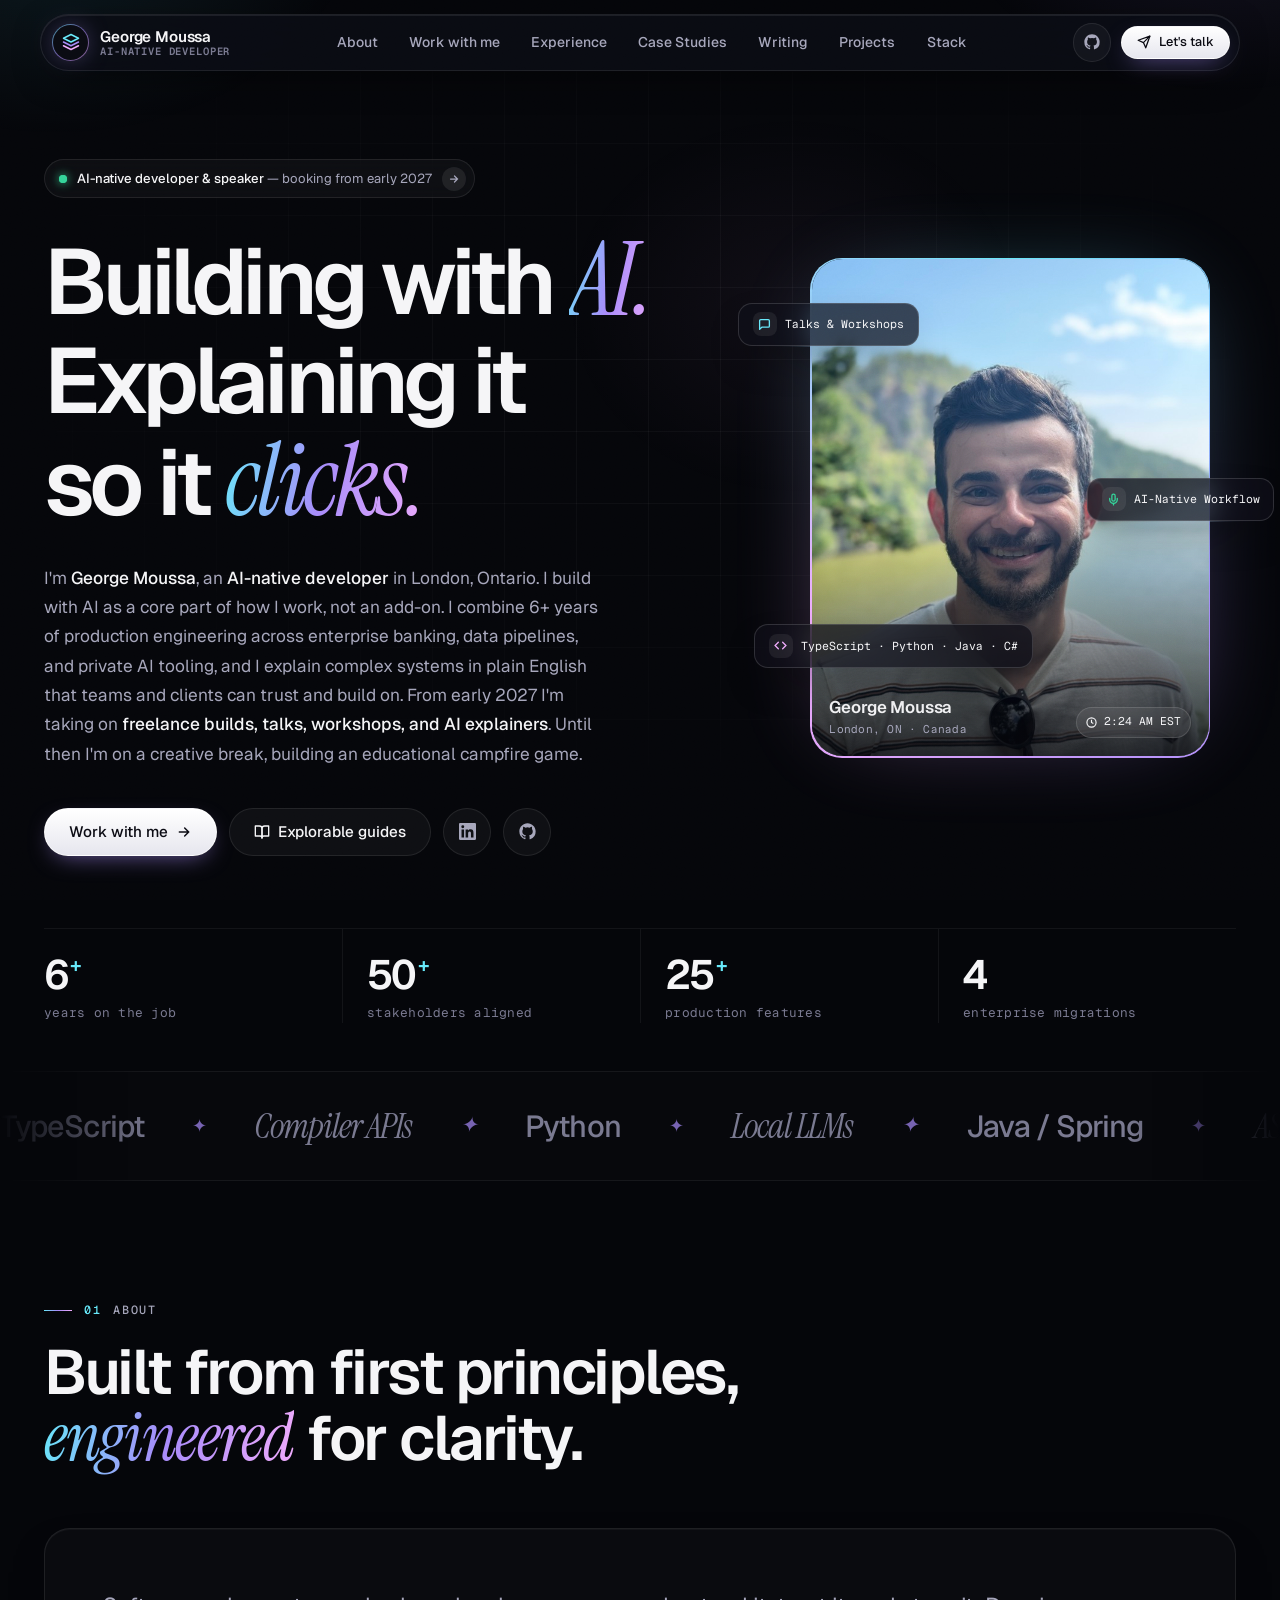
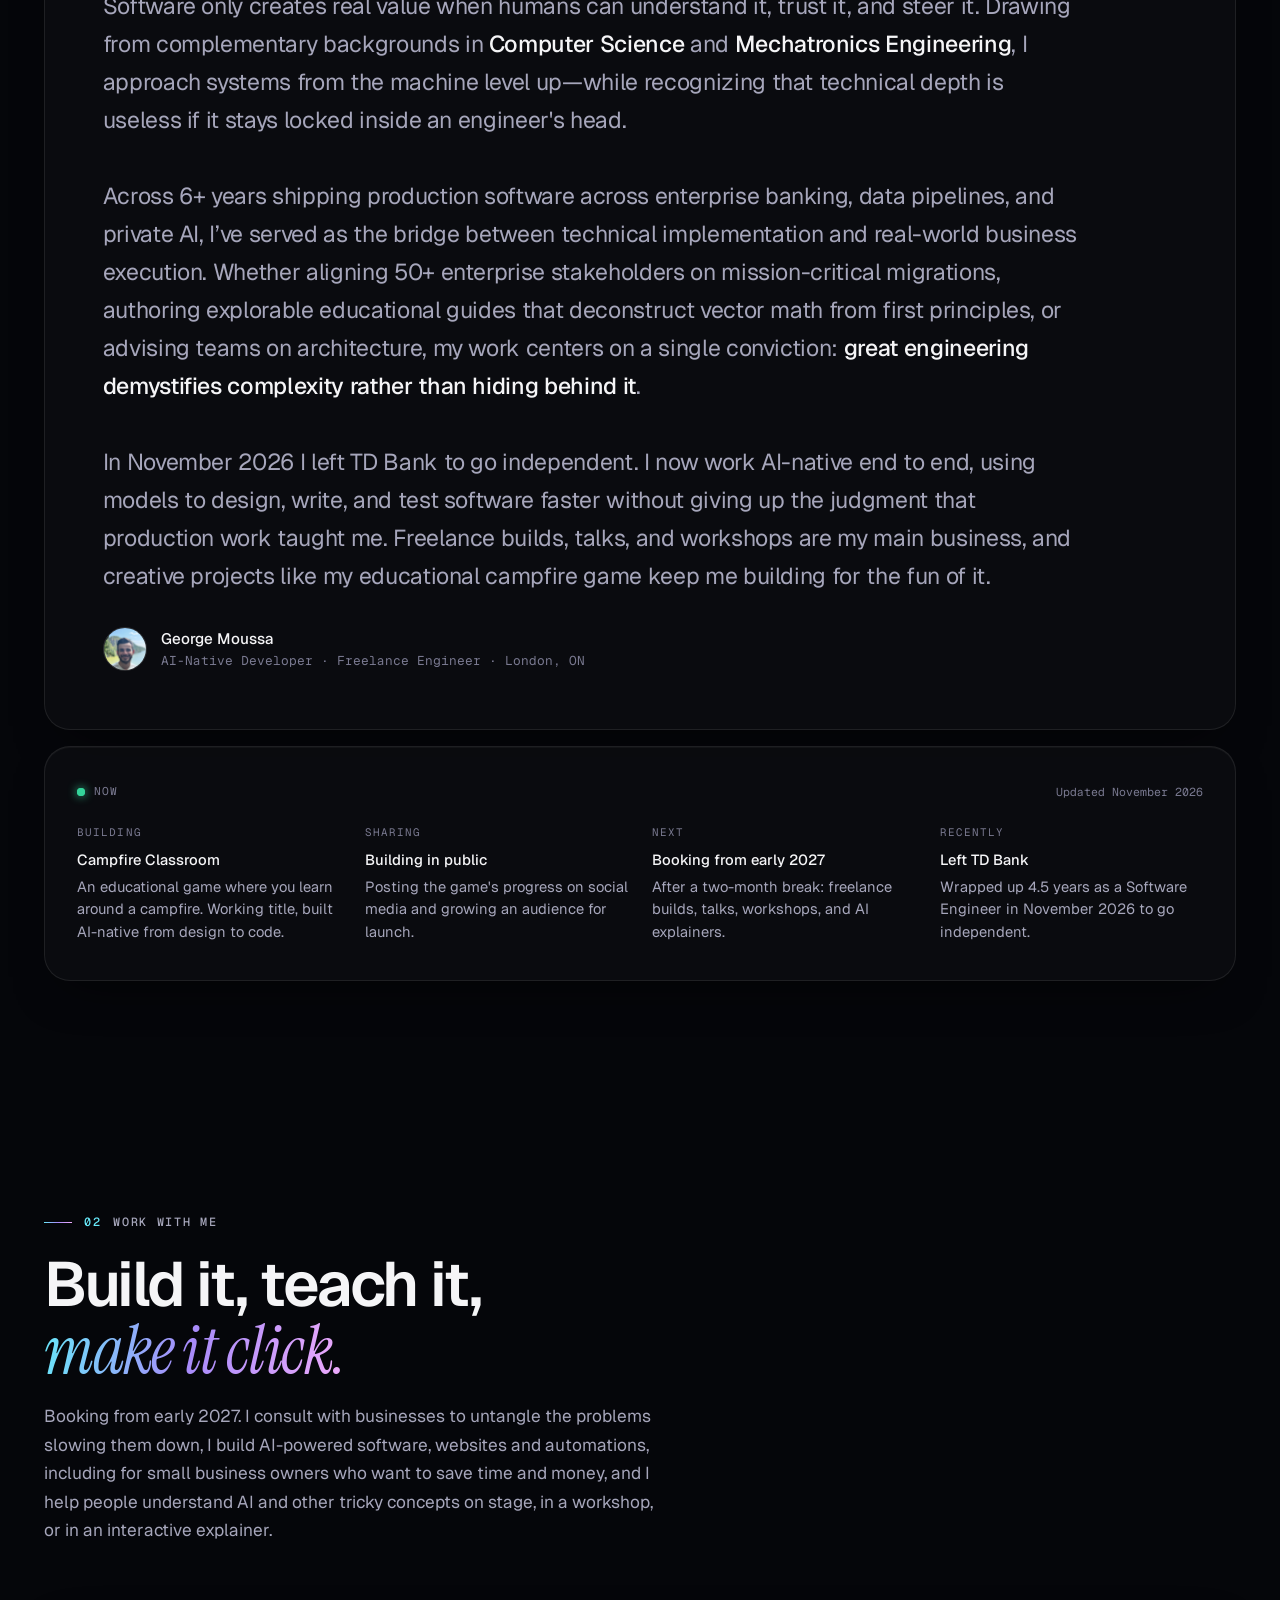
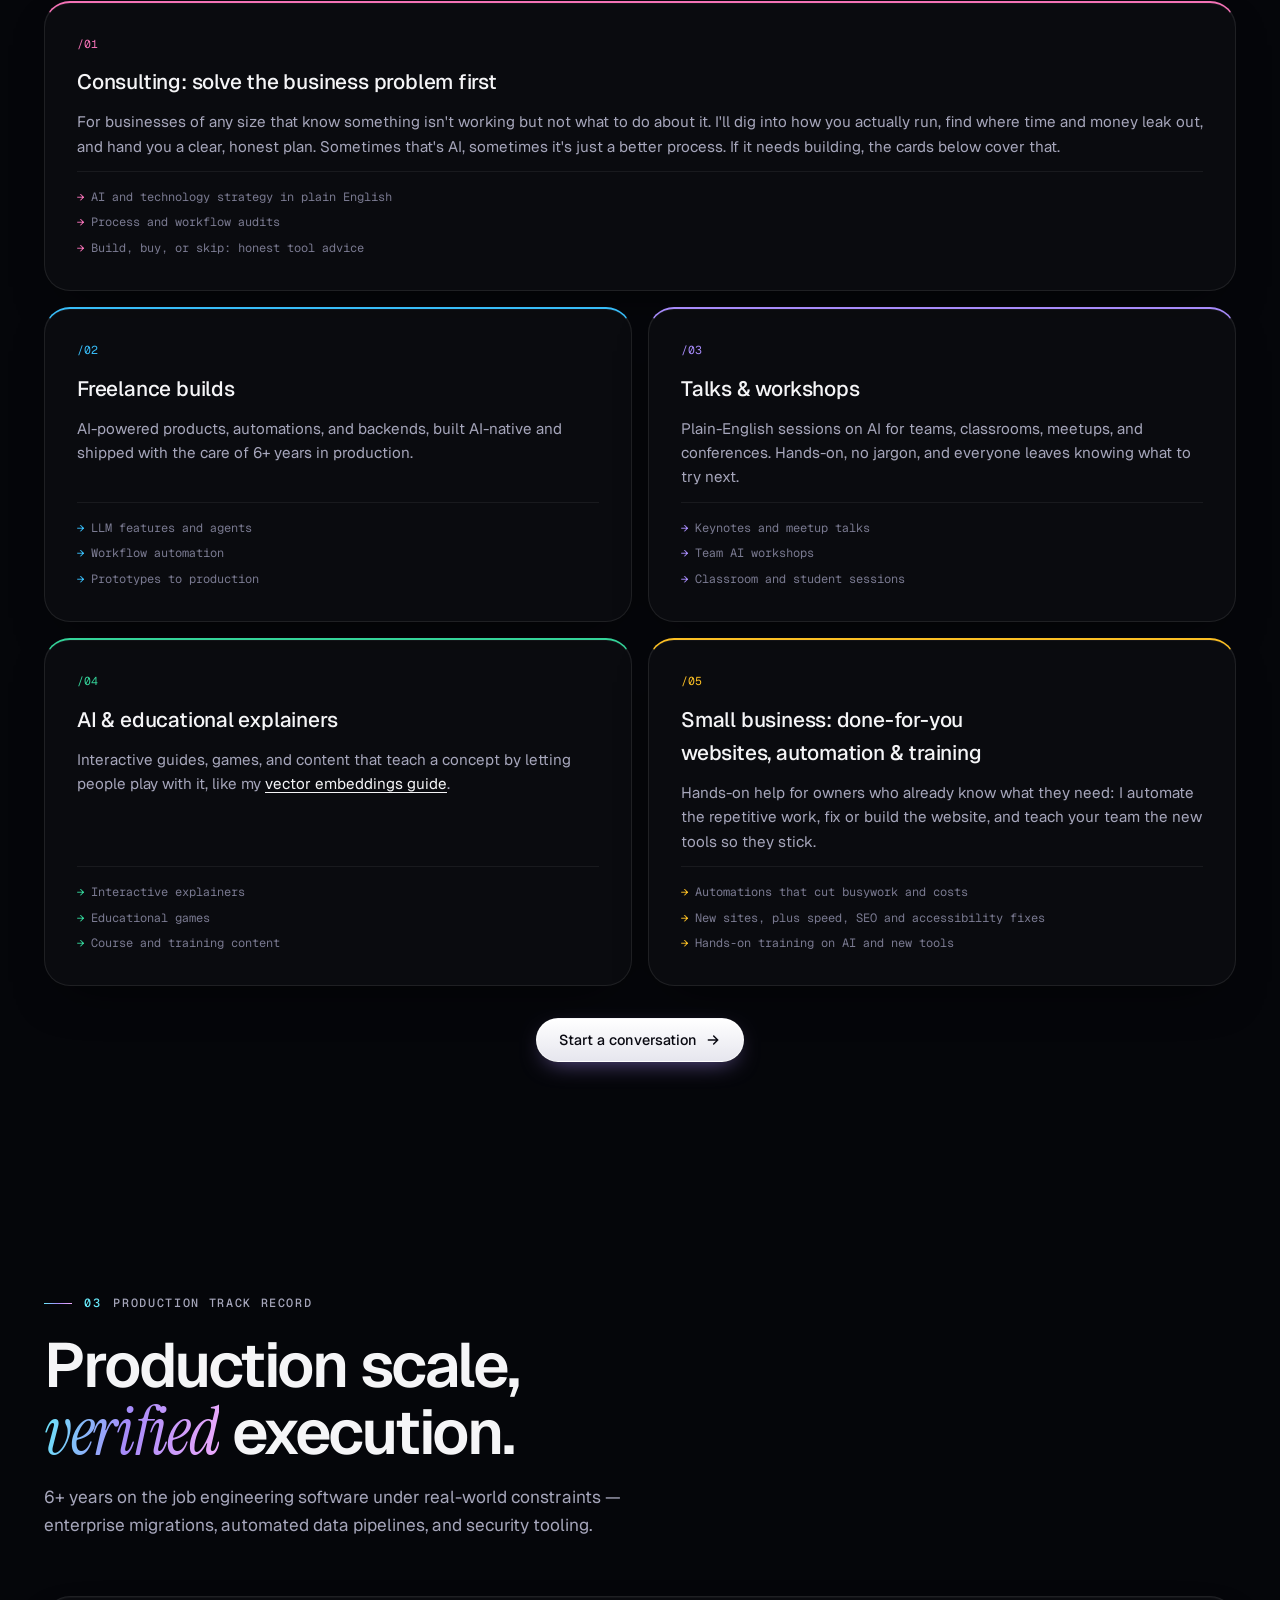
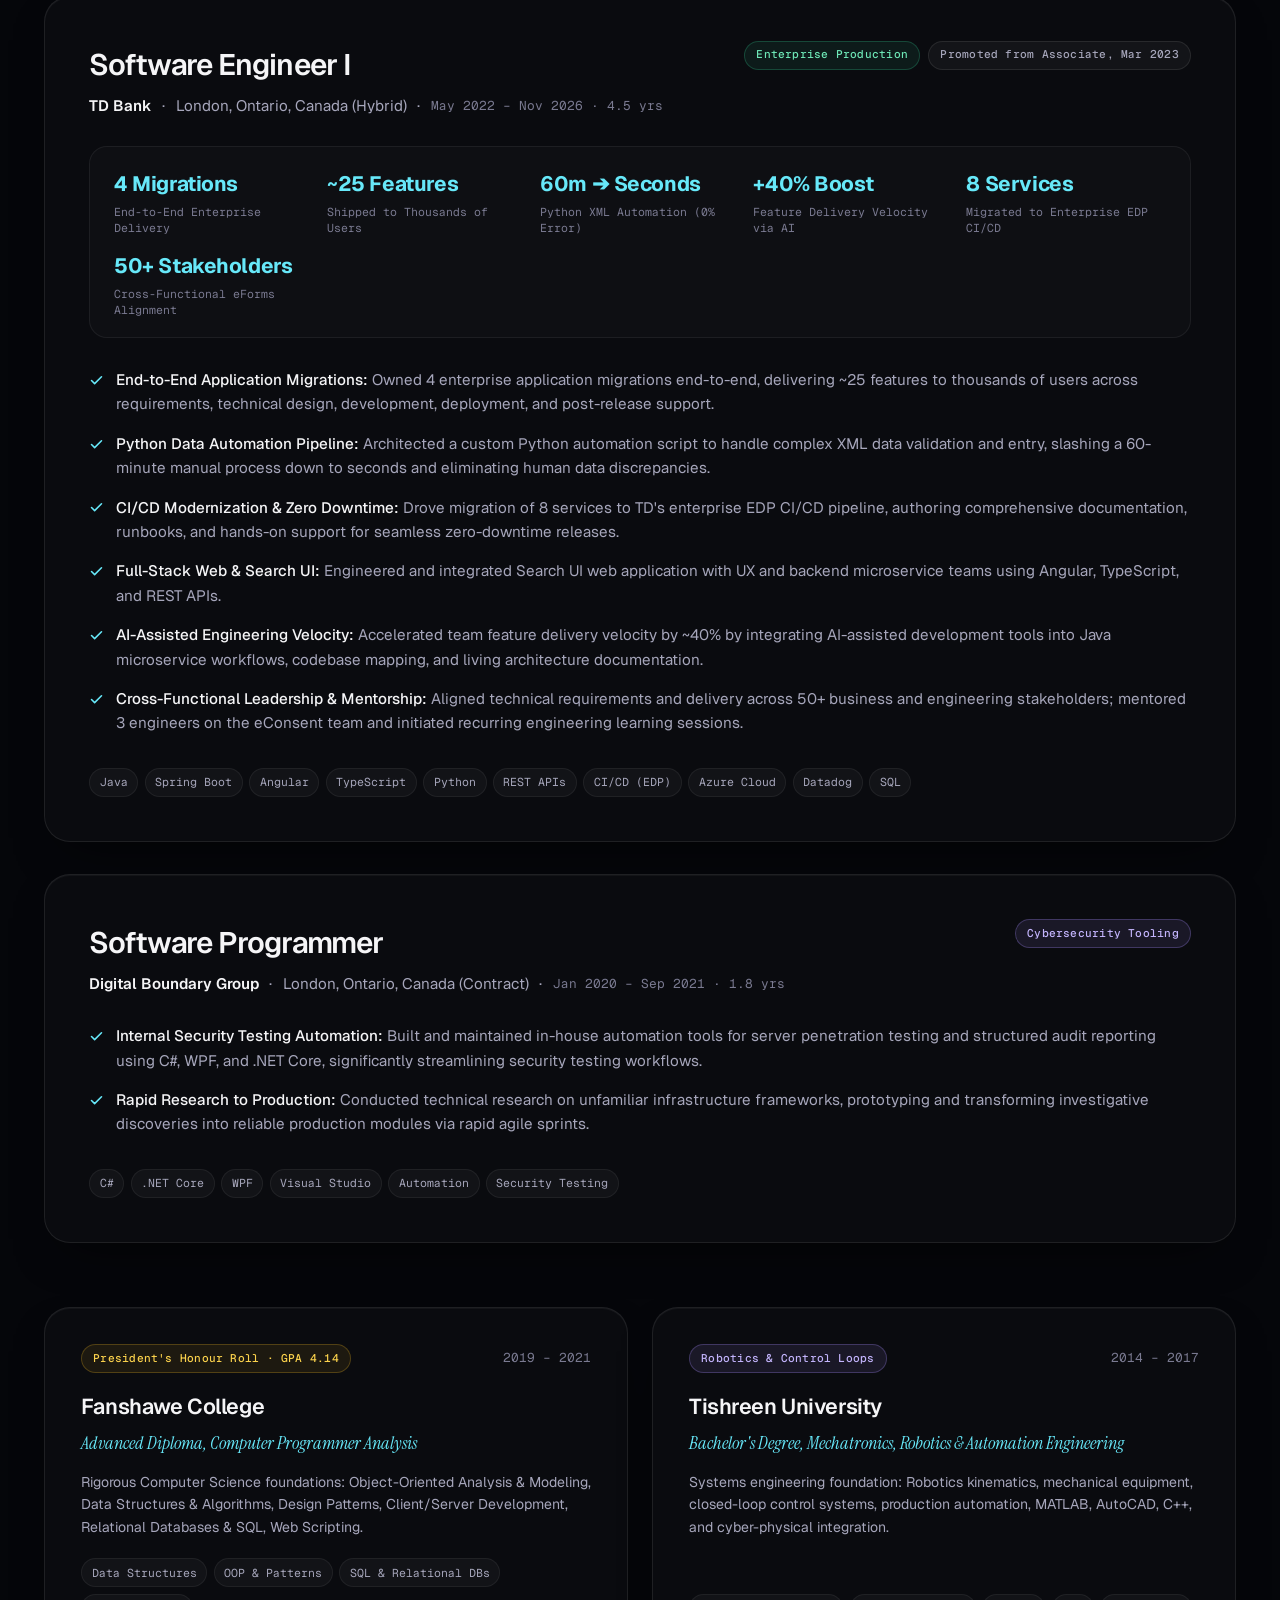
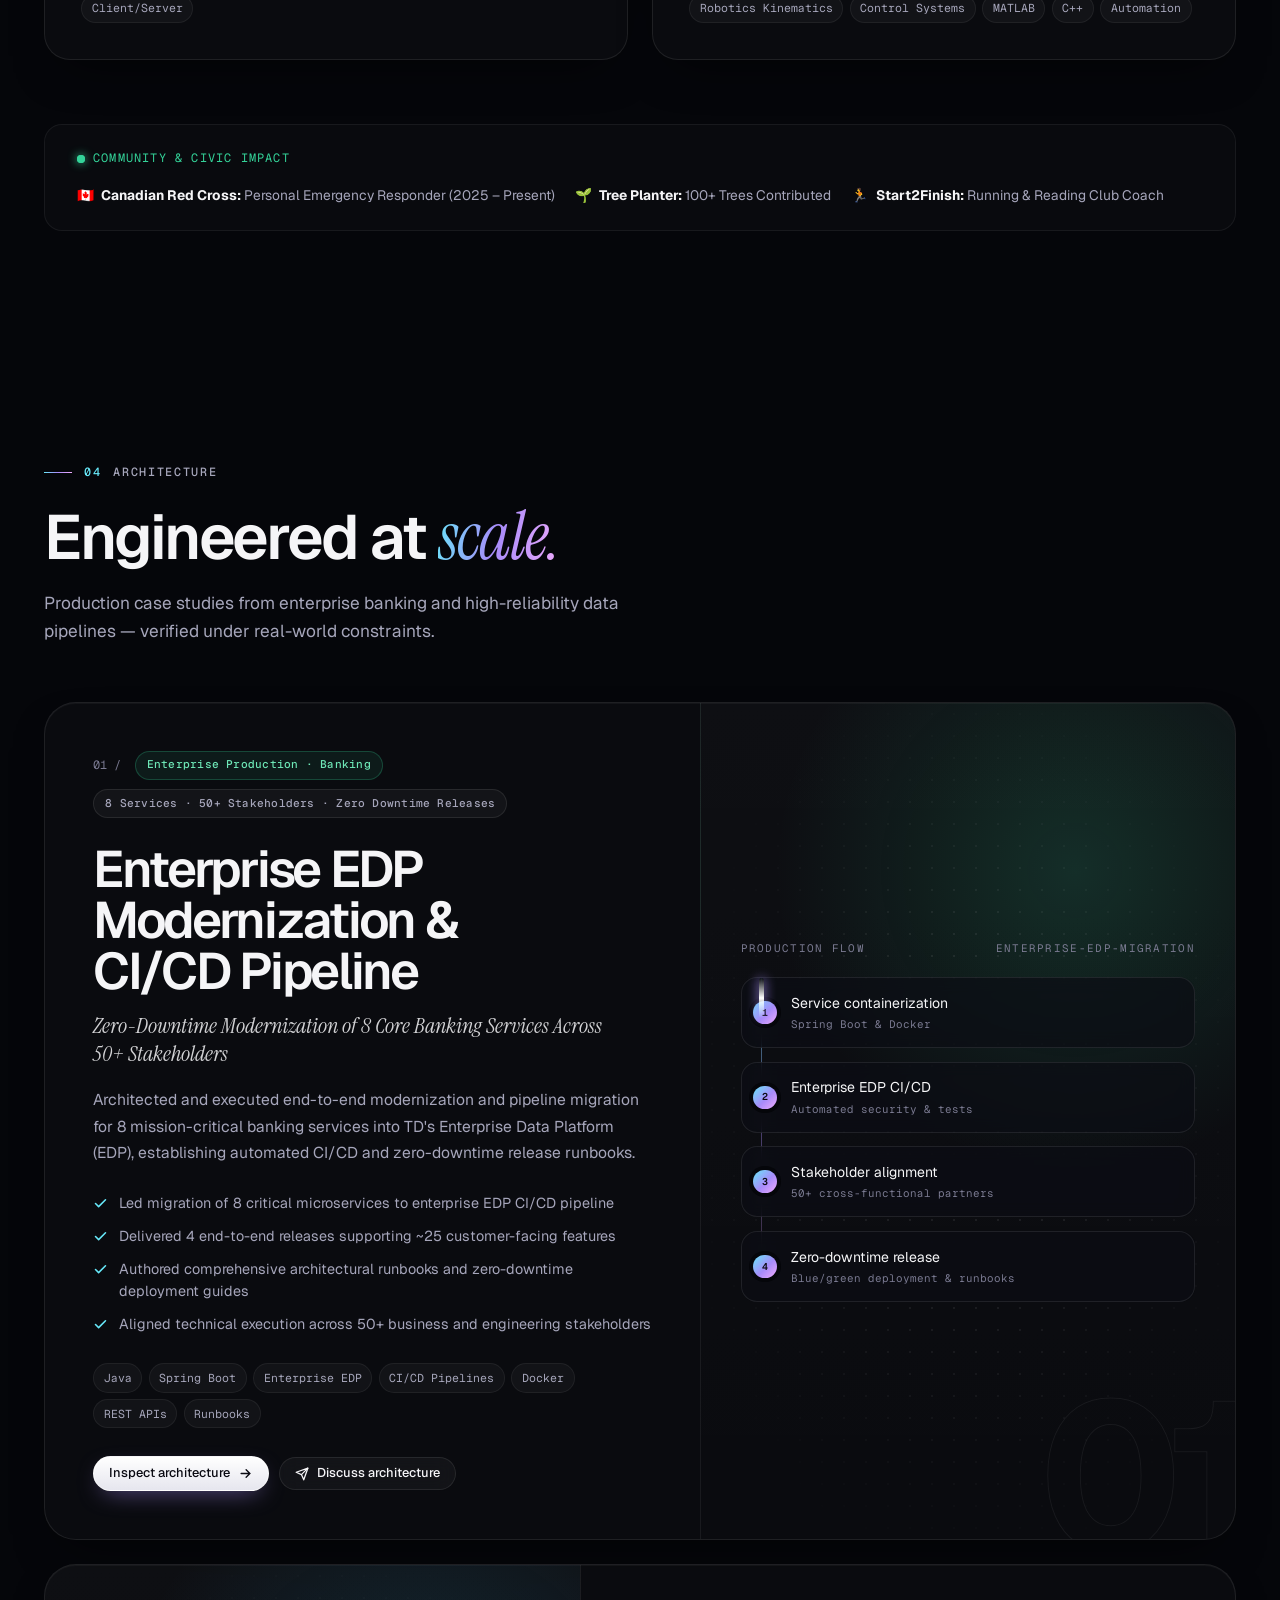
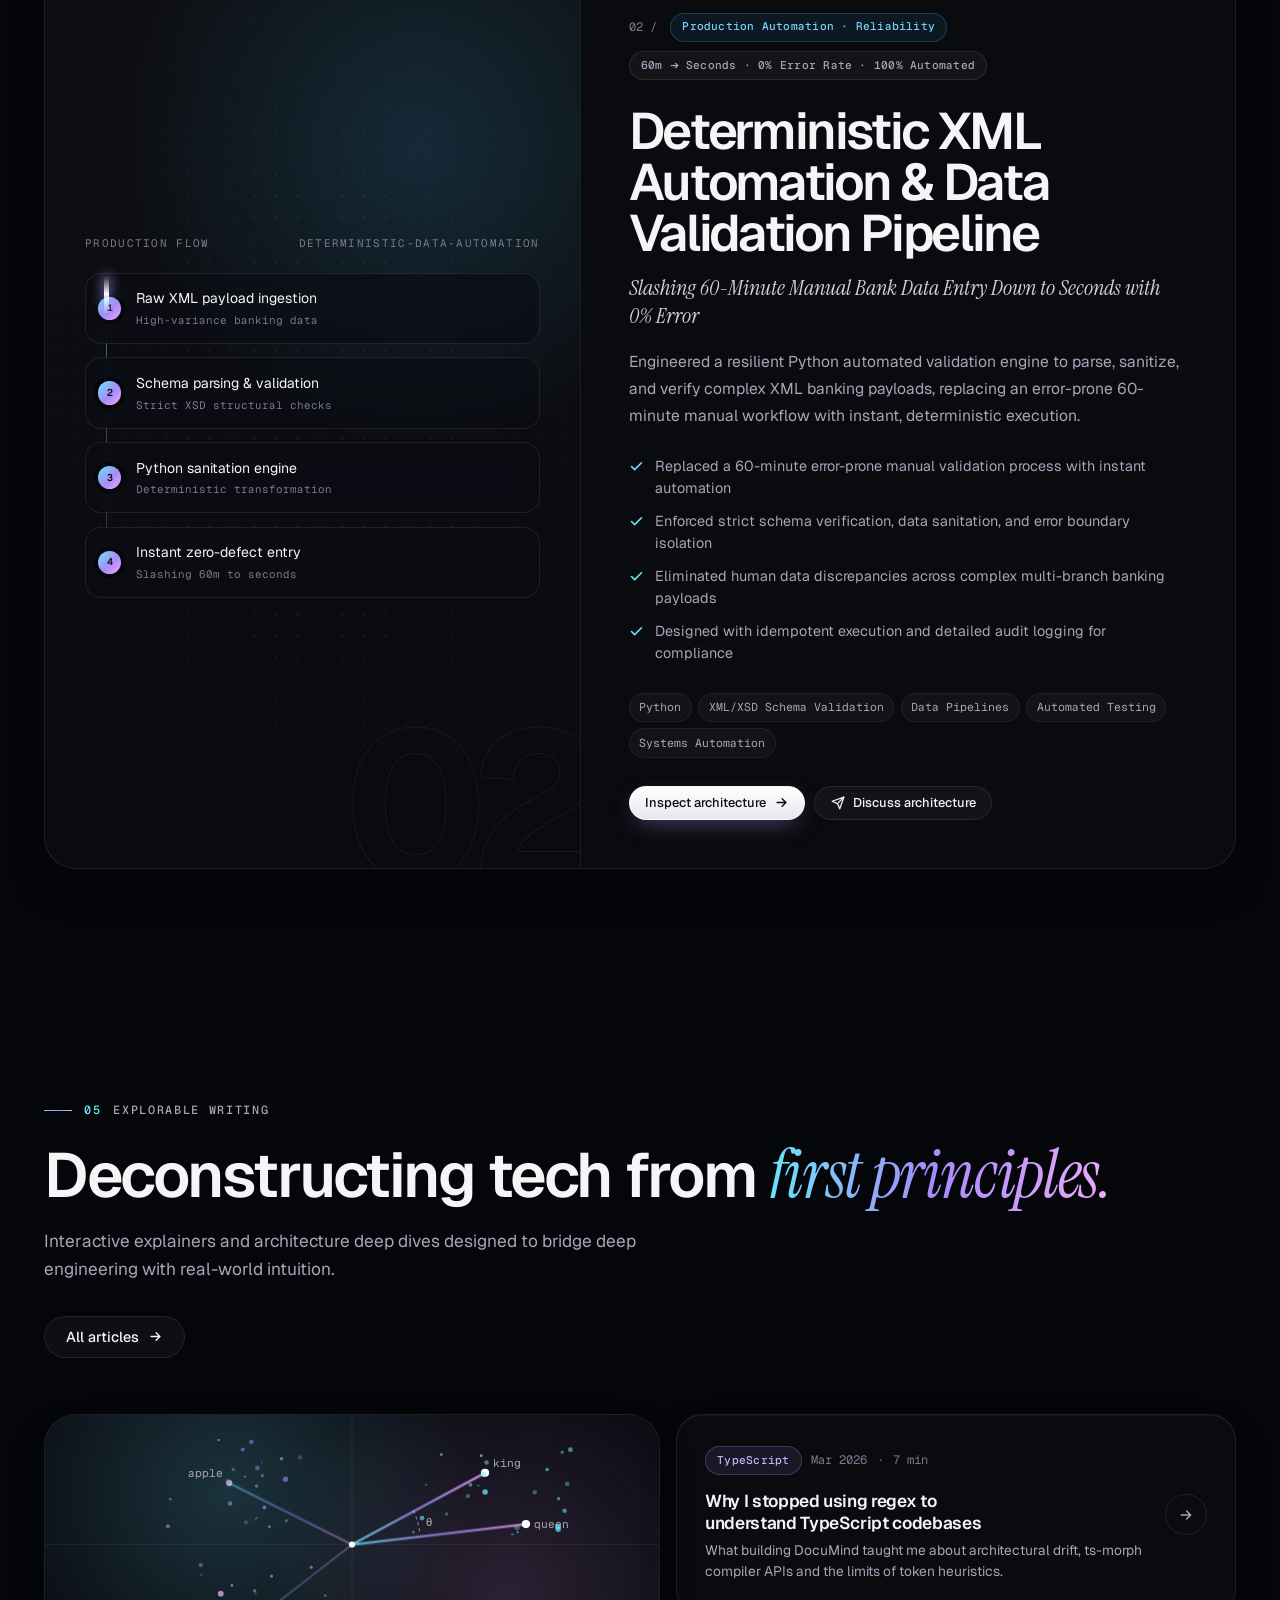
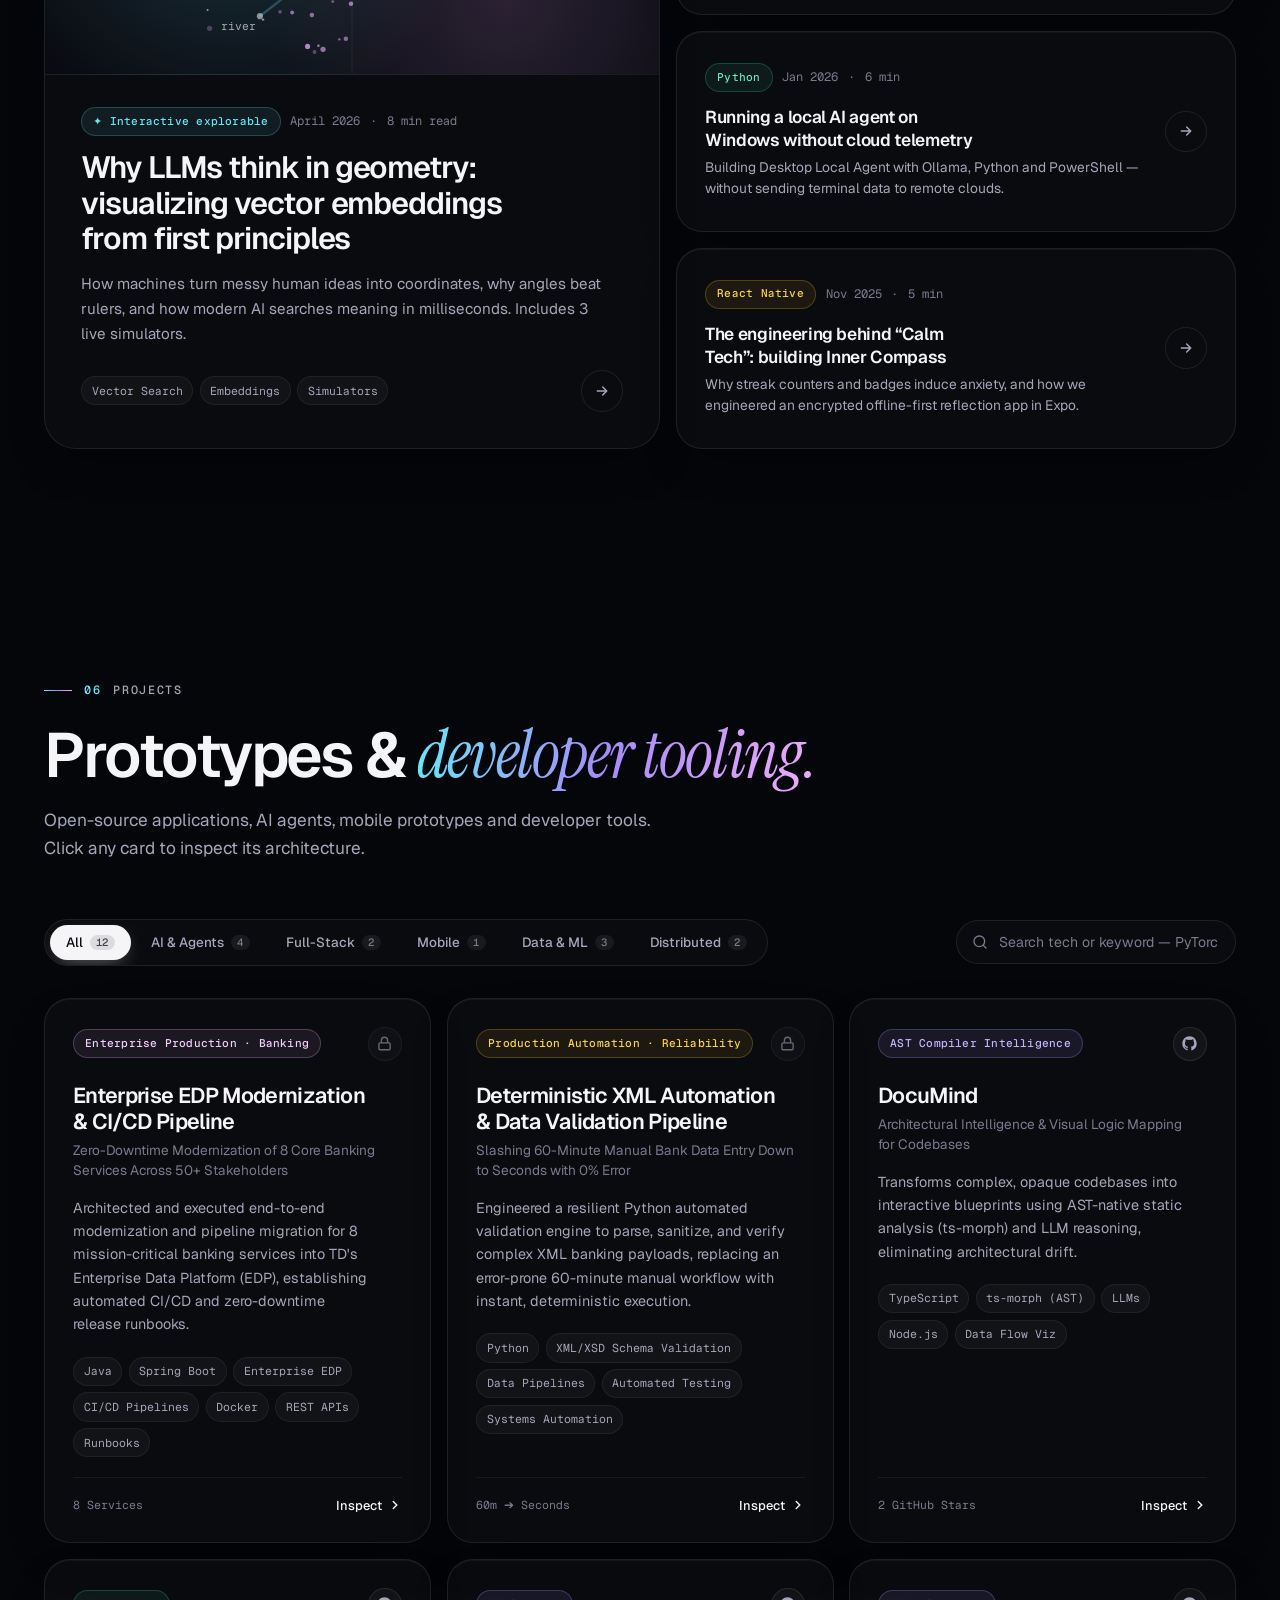
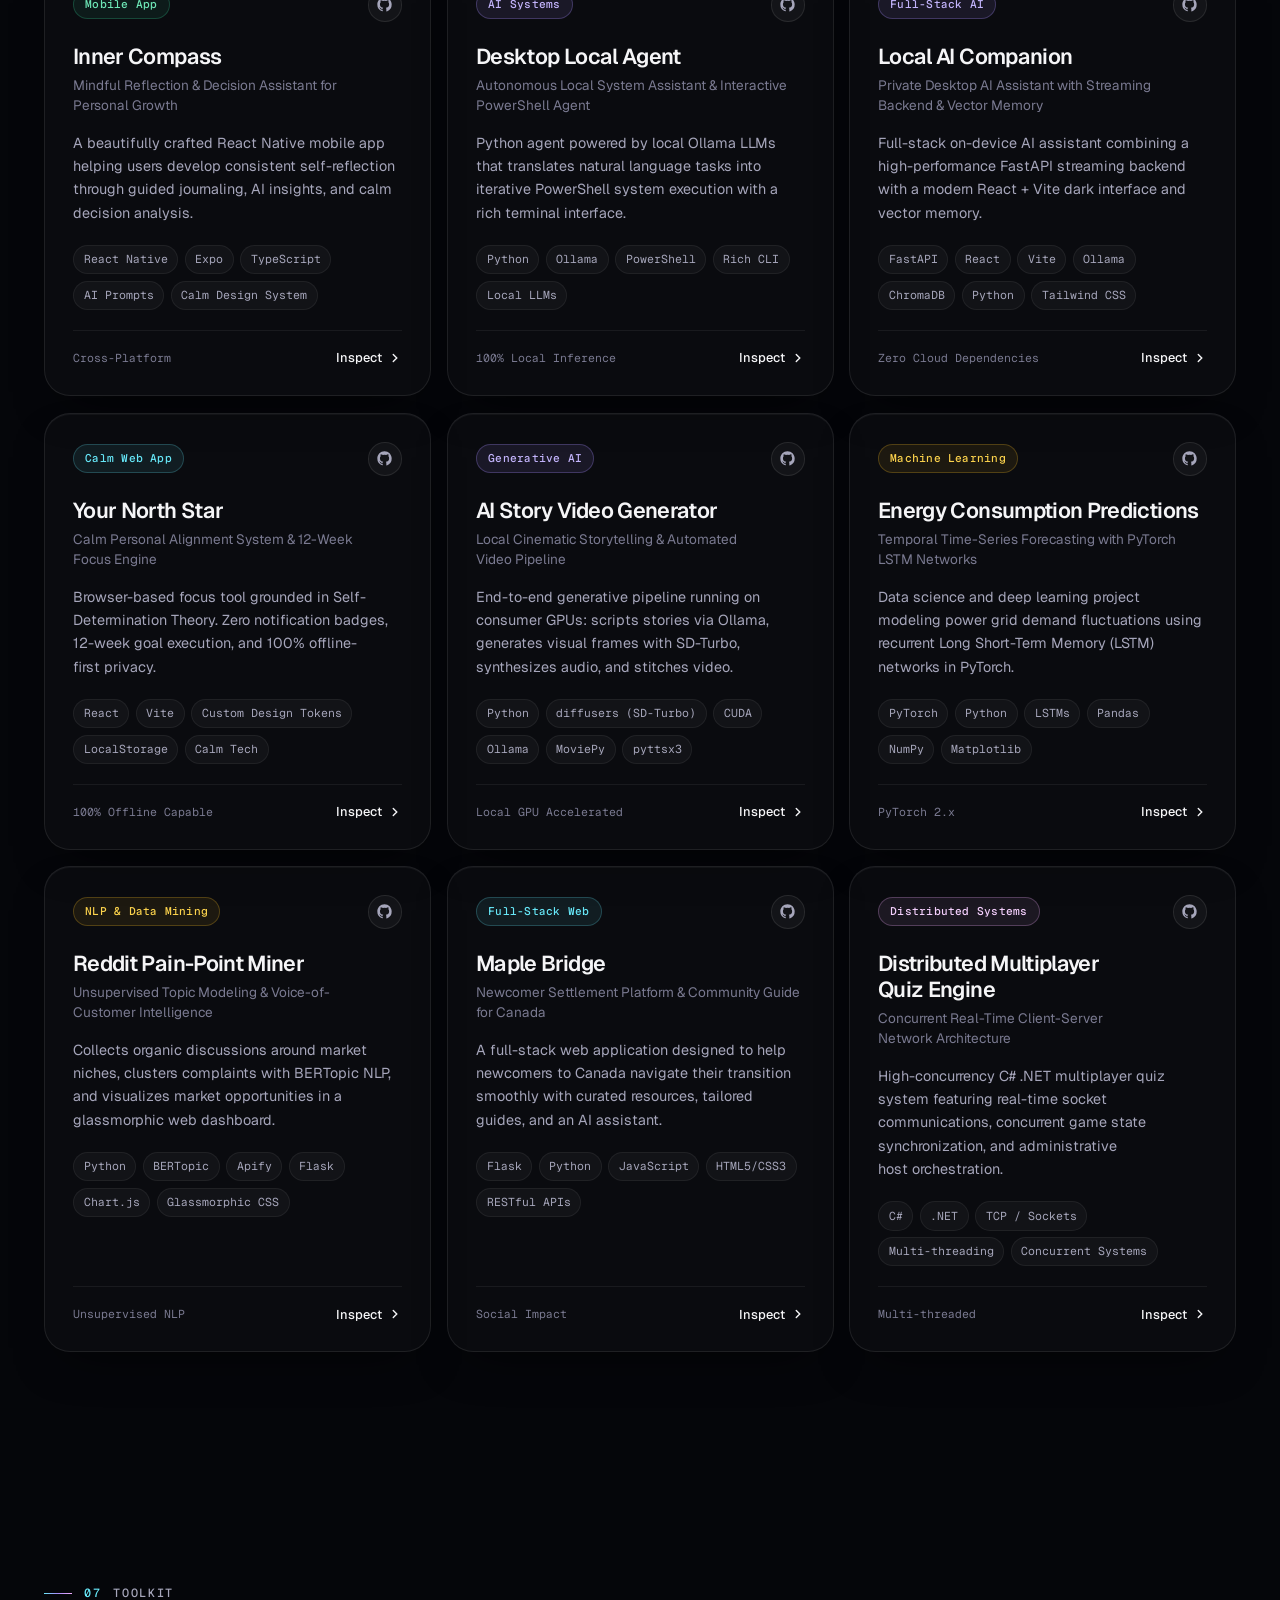
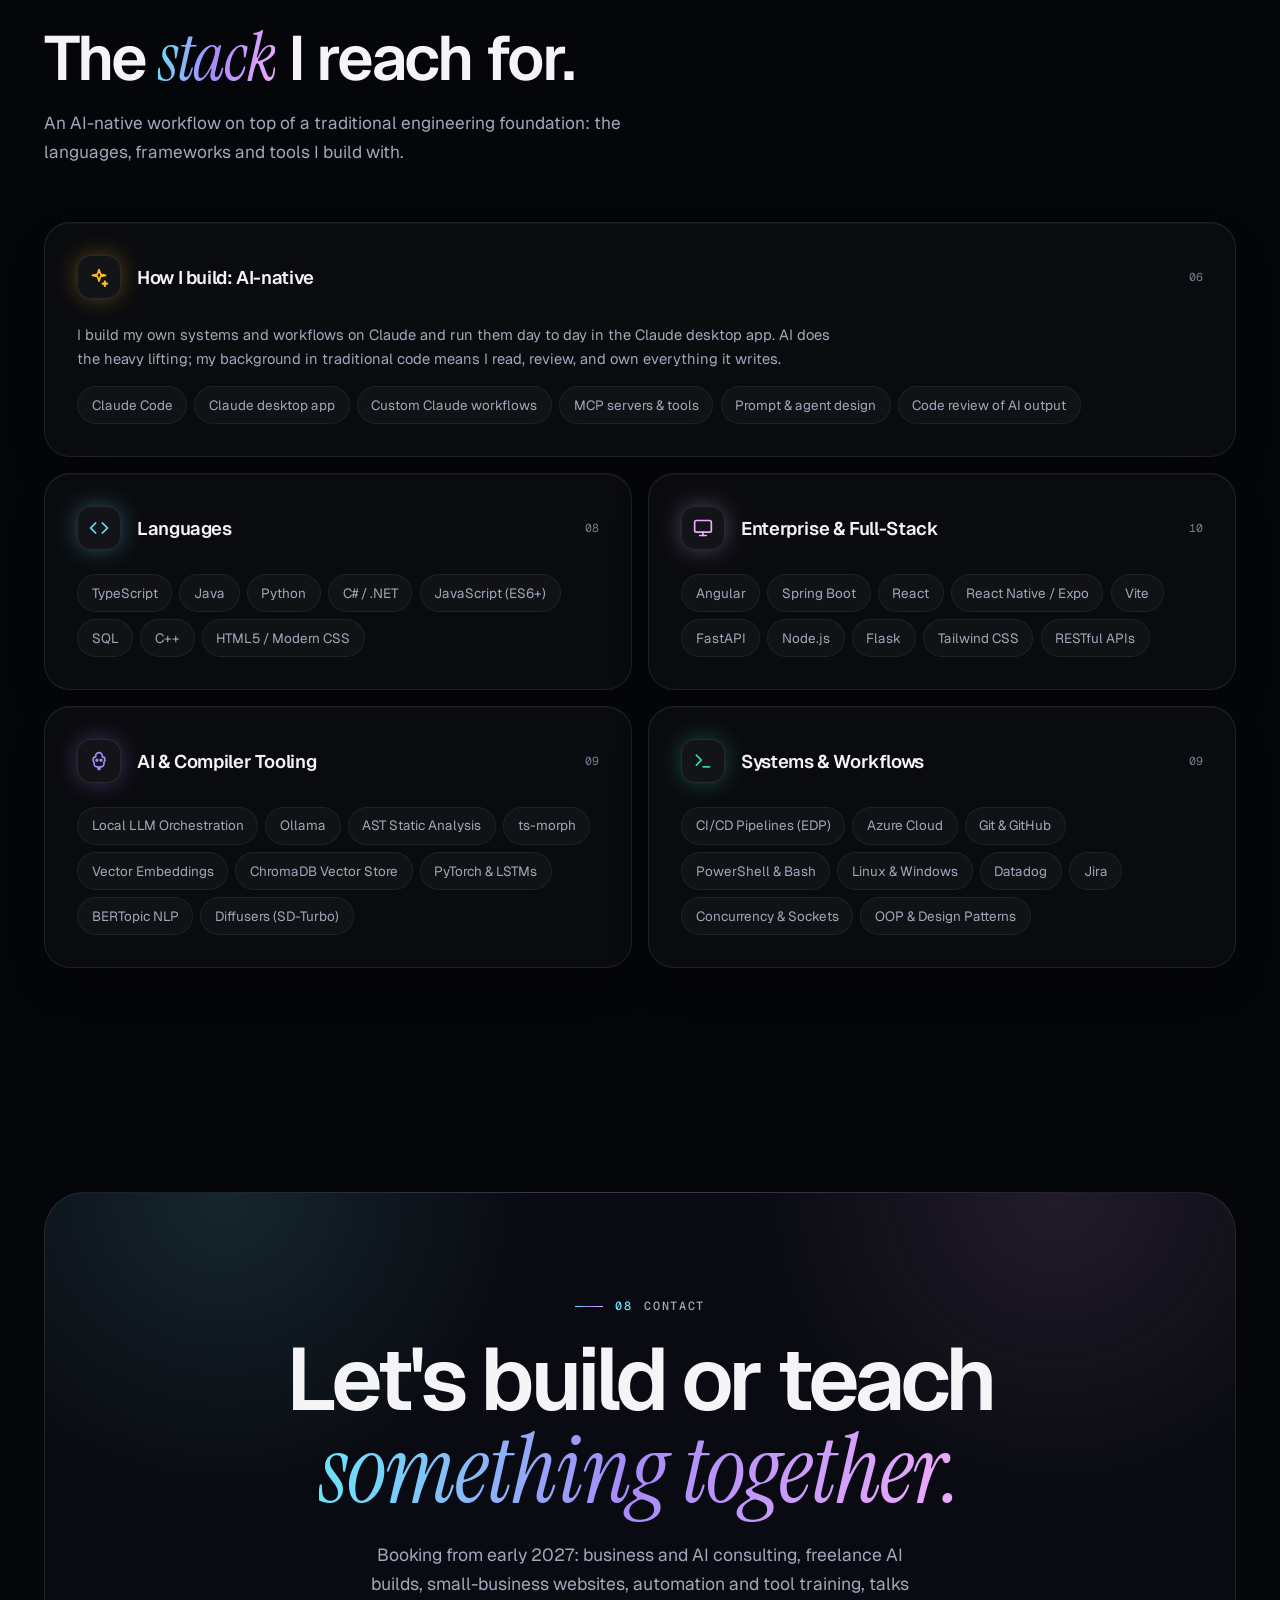
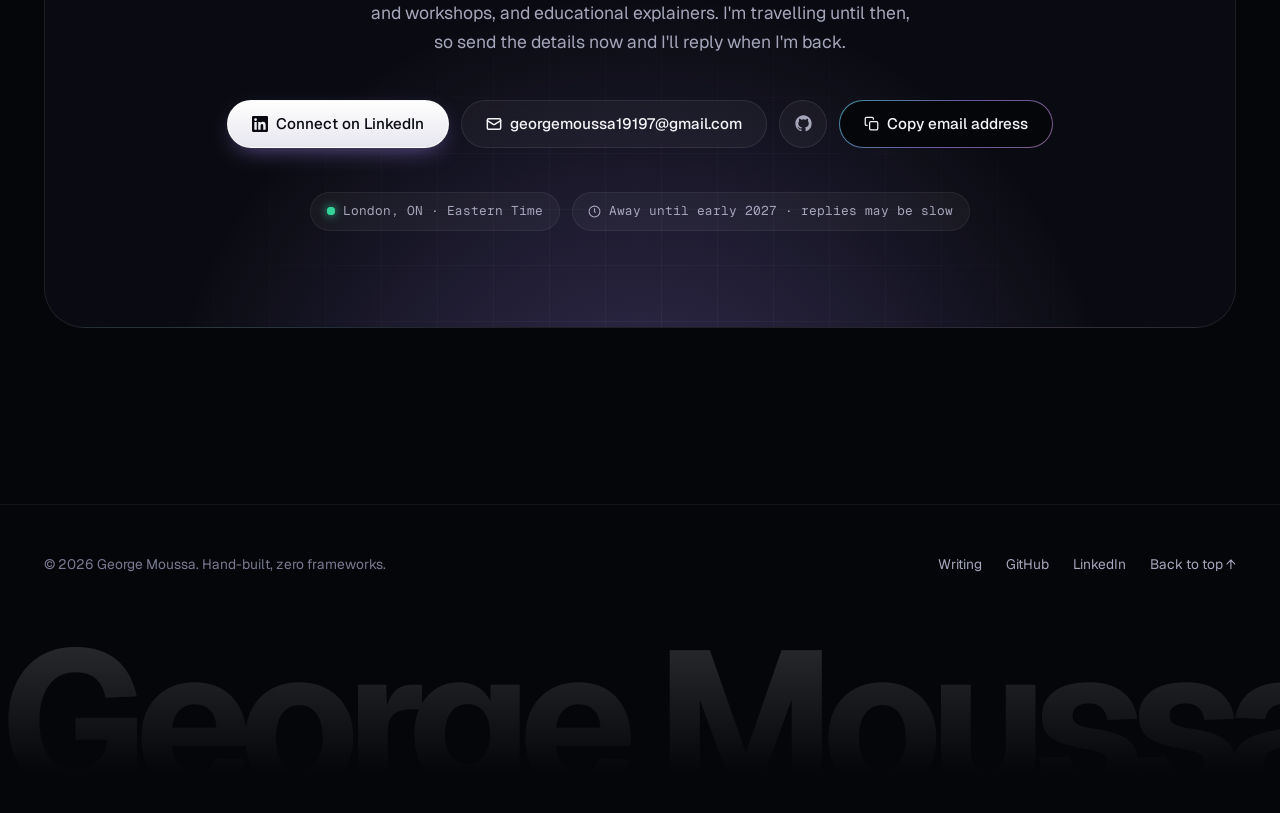
==== index.html @ ba59e2d6 "Separate consulting (diagnose and plan) from small-business card (done for you) Co-Authored-By: Clau" ====
<!DOCTYPE html>
<html lang="en">
<head>
  <meta charset="UTF-8">
  <meta name="viewport" content="width=device-width, initial-scale=1.0">
  <title>George Moussa — AI-Native Developer, Speaker &amp; Freelance Engineer</title>
  <meta name="description" content="Portfolio of George Moussa, an AI-native developer and freelance engineer in London, Ontario. 6+ years of production engineering, now consulting on business problems and building with AI as a core part of the workflow, plus talks, workshops, and explainers that make AI make sense.">
  <meta name="author" content="George Moussa">

  <!-- Geographic / Geotargeting Meta Tags (GEO) -->
  <meta name="geo.region" content="CA-ON">
  <meta name="geo.placename" content="London, Ontario, Canada">
  <meta name="geo.position" content="42.9849;-81.2453">
  <meta name="ICBM" content="42.9849, -81.2453">

  <!-- OpenGraph / Social Meta Tags -->
  <meta property="og:site_name" content="George Moussa">
  <meta property="og:locale" content="en_CA">
  <meta property="og:title" content="George Moussa — AI-Native Developer, Speaker &amp; Freelance Engineer">
  <meta property="og:description" content="AI-native developer, consultant and freelance engineer. 6+ years of production engineering, now shipping with AI at the core and teaching it through talks, workshops, and explainers.">
  <meta property="og:type" content="website">
  <meta property="og:url" content="https://gogmoussa.github.io/">
  <meta property="og:image" content="https://gogmoussa.github.io/assets/profile.jpg">
  <meta property="og:image:width" content="675">
  <meta property="og:image:height" content="900">
  <meta property="og:image:alt" content="Portrait of George Moussa, AI-native developer">
  <meta name="twitter:card" content="summary">
  <meta name="twitter:title" content="George Moussa — AI-Native Developer, Speaker &amp; Freelance Engineer">
  <meta name="twitter:description" content="AI-native developer, consultant and freelance engineer. 6+ years of production engineering, now shipping with AI at the core and teaching it through talks, workshops, and explainers.">
  <meta name="twitter:image" content="https://gogmoussa.github.io/assets/profile.jpg">
  <meta name="twitter:image:alt" content="Portrait of George Moussa, AI-native developer">
  <meta name="theme-color" content="#05060a">
  <link rel="canonical" href="https://gogmoussa.github.io/">

  <!-- Favicon -->
  <link rel="icon" type="image/svg+xml" href="assets/favicon.svg">

  <!-- Fonts: Geist, Geist Mono & Instrument Serif -->
  <link rel="preconnect" href="https://fonts.googleapis.com">
  <link rel="preconnect" href="https://fonts.gstatic.com" crossorigin>
  <link href="https://fonts.googleapis.com/css2?family=Geist:wght@300..800&family=Geist+Mono:wght@400..600&family=Instrument+Serif:ital@0;1&display=swap" rel="stylesheet">

  <!-- Stylesheet -->
  <link rel="stylesheet" href="styles.css">
  <script>document.documentElement.classList.add('js');</script>

  <!-- JSON-LD Structured Data for Search & Generative AI Crawlers (GEO / SEO) -->
  <script type="application/ld+json">
  {
    "@context": "https://schema.org",
    "@graph": [
      {
        "@type": "ProfilePage",
        "@id": "https://gogmoussa.github.io/#webpage",
        "url": "https://gogmoussa.github.io/",
        "name": "George Moussa — AI-Native Developer, Speaker & Freelance Engineer",
        "description": "Portfolio of George Moussa, an AI-native developer and freelance engineer in London, Ontario. 6+ years of production engineering, now consulting on business problems and building with AI as a core part of the workflow, plus talks, workshops, and explainers that make AI make sense.",
        "inLanguage": "en",
        "mainEntity": {
          "@id": "https://gogmoussa.github.io/#person"
        },
        "dateModified": "2026-11-24T12:00:00-05:00"
      },
      {
        "@type": "WebSite",
        "@id": "https://gogmoussa.github.io/#website",
        "url": "https://gogmoussa.github.io/",
        "name": "George Moussa",
        "publisher": {
          "@id": "https://gogmoussa.github.io/#person"
        }
      },
      {
        "@type": "Person",
        "@id": "https://gogmoussa.github.io/#person",
        "name": "George Moussa",
        "jobTitle": "AI-Native Developer, Speaker & Freelance Engineer",
        "description": "AI-native developer and freelance engineer in London, Ontario with 6+ years of production experience across enterprise application migrations, distributed backends, local AI tooling, and explorable educational content.",
        "url": "https://gogmoussa.github.io/",
        "image": "https://gogmoussa.github.io/assets/profile.jpg",
        "email": "mailto:georgemoussa19197@gmail.com",
        "sameAs": [
          "https://github.com/gogmoussa",
          "https://www.linkedin.com/in/gogmoussa/"
        ],
        "address": {
          "@type": "PostalAddress",
          "addressLocality": "London",
          "addressRegion": "Ontario",
          "addressCountry": "Canada"
        },
        "homeLocation": {
          "@type": "Place",
          "name": "London, Ontario, Canada",
          "geo": {
            "@type": "GeoCoordinates",
            "latitude": 42.9849,
            "longitude": -81.2453
          }
        },
        "alumniOf": [
          {
            "@type": "EducationalOrganization",
            "name": "Fanshawe College"
          },
          {
            "@type": "EducationalOrganization",
            "name": "Tishreen University"
          }
        ],
        "knowsAbout": [
          "Enterprise Application Migrations",
          "Technical Communication & Alignment",
          "Technical Speaking & Advising",
          "Explorable Educational Content",
          "CoreXY Kinematics & Motion Control",
          "Vector Embeddings & High-Dimensional Geometry",
          "AST Static Analysis & Code Intelligence",
          "Local LLMs & Private Autonomous Agents",
          "Java",
          "Spring Boot",
          "Microservices",
          "Angular",
          "TypeScript",
          "Python",
          "PyTorch",
          "Apache Kafka",
          "Red Hat OpenShift",
          "CI/CD Pipelines",
          "Jenkins",
          "C#",
          ".NET Core",
          "React Native",
          "Calm Technology"
        ],
        "hasOccupation": {
          "@type": "Occupation",
          "name": "AI-Native Developer, Speaker & Freelance Engineer",
          "occupationalCategory": "15-1252.00",
          "skills": "Enterprise Architecture, Microservices Modernization, Code Intelligence, Local AI Agents, Technical Writing & Speaking"
        }
      }
    ]
  }
  </script>

  <!-- GoatCounter Analytics -->
  <script data-goatcounter="https://gogmoussa.goatcounter.com/count" async src="//gc.zgo.at/count.js"></script>
</head>
<body>

  <!-- ==========================================================================
       Navigation Bar
       ========================================================================== -->
  <header class="navbar">
    <div class="container nav-container">
      <a href="#top" class="nav-brand" aria-label="George Moussa Portfolio Home">
        <span class="brand-badge" aria-hidden="true">
          <svg width="18" height="18" viewBox="0 0 24 24" fill="none">
            <path d="M12 2L2 7L12 12L22 7L12 2Z" stroke="#38bdf8" stroke-width="2" stroke-linecap="round" stroke-linejoin="round"/>
            <path d="M2 17L12 22L22 17" stroke="#818cf8" stroke-width="2" stroke-linecap="round" stroke-linejoin="round"/>
            <path d="M2 12L12 17L22 12" stroke="#38bdf8" stroke-width="2" stroke-linecap="round" stroke-linejoin="round" opacity="0.7"/>
          </svg>
        </span>
        <span class="brand-text">
          <span class="brand-name">George Moussa</span>
          <span class="brand-title">AI-Native Developer</span>
        </span>
      </a>

      <nav aria-label="Primary">
        <ul class="nav-links">
          <li><a href="#about" class="nav-link">About</a></li>
          <li><a href="#services" class="nav-link">Work with me</a></li>
          <li><a href="#experience" class="nav-link">Experience</a></li>
          <li><a href="#featured" class="nav-link">Case Studies</a></li>
          <li><a href="#blog" class="nav-link">Writing</a></li>
          <li><a href="#projects" class="nav-link">Projects</a></li>
          <li><a href="#stack" class="nav-link">Stack</a></li>
        </ul>
      </nav>

      <div class="nav-actions">
        <a href="https://github.com/gogmoussa" target="_blank" rel="noopener noreferrer" class="btn-icon" title="GitHub Profile" aria-label="GitHub Profile">
          <svg width="16" height="16" viewBox="0 0 24 24" fill="currentColor"><path d="M12 .5C5.65.5.5 5.65.5 12a11.5 11.5 0 0 0 7.86 10.92c.58.1.79-.25.79-.56v-2c-3.2.7-3.87-1.37-3.87-1.37-.53-1.33-1.28-1.69-1.28-1.69-1.05-.71.08-.7.08-.7 1.16.08 1.77 1.19 1.77 1.19 1.03 1.77 2.7 1.26 3.36.96.1-.75.4-1.26.73-1.55-2.55-.29-5.24-1.28-5.24-5.69 0-1.26.45-2.29 1.19-3.1-.12-.29-.52-1.46.11-3.05 0 0 .97-.31 3.17 1.18a11 11 0 0 1 5.77 0c2.2-1.49 3.17-1.18 3.17-1.18.63 1.59.23 2.76.11 3.05.74.81 1.19 1.84 1.19 3.1 0 4.42-2.7 5.4-5.26 5.68.41.36.78 1.06.78 2.14v3.17c0 .31.21.67.8.56A11.5 11.5 0 0 0 23.5 12C23.5 5.65 18.35.5 12 .5Z"/></svg>
        </a>
        <a href="#contact" class="btn btn-primary btn-sm" title="Get in touch">
          <svg width="14" height="14" viewBox="0 0 24 24" fill="none" stroke="currentColor" stroke-width="2.2" stroke-linecap="round" stroke-linejoin="round"><path d="M22 2 11 13"/><path d="M22 2 15 22l-4-9-9-4 20-7Z"/></svg>
          <span>Let's talk</span>
        </a>
        <button class="mobile-toggle" aria-label="Toggle Navigation" aria-expanded="false">
          <span></span>
          <span></span>
          <span></span>
        </button>
      </div>
    </div>
  </header>

  <main id="top">
    <!-- ==========================================================================
         Hero
         ========================================================================== -->
    <section class="hero" aria-label="Introduction">
      <canvas id="hero-canvas" aria-hidden="true"></canvas>
      <div class="hero-grid-lines" aria-hidden="true"></div>

      <div class="container">
        <div class="hero-inner">
          <div class="hero-copy">
            <a href="#about" class="hero-status hero-fade" style="--d: 0s">
              <span class="status-dot"></span>
              <span><strong>AI-native developer &amp; speaker</strong> — booking from early 2027</span>
              <span class="pill-arrow" aria-hidden="true">
                <svg width="12" height="12" viewBox="0 0 24 24" fill="none" stroke="currentColor" stroke-width="2.5" stroke-linecap="round"><path d="M5 12h14M13 6l6 6-6 6"/></svg>
              </span>
            </a>

            <h1 class="hero-title">
              <span class="line"><span style="--i:0">Building with <span class="serif grad">AI.</span></span></span>
              <span class="line"><span style="--i:1">Explaining it</span></span>
              <span class="line"><span style="--i:2">so it <span class="serif grad">clicks.</span></span></span>
            </h1>

            <p class="hero-subtitle hero-fade" style="--d: 0.45s">
              I'm <strong>George Moussa</strong>, an <strong>AI-native developer</strong> in London, Ontario. I build with AI as a core part of how I work, not an add-on.
              I combine <span data-years>6+ years</span> of production engineering across enterprise banking, data pipelines, and private AI tooling, and I explain complex systems in plain English that teams and clients can trust and build on.
              From early 2027 I'm taking on <strong>freelance builds, talks, workshops, and AI explainers</strong>. Until then I'm on a creative break, building an educational campfire game.
            </p>

            <div class="hero-cta-group hero-fade" style="--d: 0.6s">
              <a href="#services" class="btn btn-primary">
                <span>Work with me</span>
                <svg class="arrow" width="16" height="16" viewBox="0 0 24 24" fill="none" stroke="currentColor" stroke-width="2.2" stroke-linecap="round"><path d="M5 12h14M13 6l6 6-6 6"/></svg>
              </a>
              <a href="blog.html" class="btn btn-secondary">
                <svg width="16" height="16" viewBox="0 0 24 24" fill="none" stroke="currentColor" stroke-width="2" stroke-linecap="round" stroke-linejoin="round"><path d="M2 3h6a4 4 0 0 1 4 4v14a3 3 0 0 0-3-3H2z"/><path d="M22 3h-6a4 4 0 0 0-4 4v14a3 3 0 0 1 3-3h7z"/></svg>
                <span>Explorable guides</span>
              </a>
              <a href="https://www.linkedin.com/in/gogmoussa/" target="_blank" rel="noopener noreferrer" class="btn-icon" style="width:3rem;height:3rem" aria-label="LinkedIn Profile" title="LinkedIn">
                <svg width="17" height="17" viewBox="0 0 24 24" fill="currentColor"><path d="M20.45 20.45h-3.56v-5.57c0-1.33-.02-3.04-1.85-3.04-1.86 0-2.14 1.45-2.14 2.94v5.67H9.34V9h3.42v1.56h.05c.48-.9 1.64-1.85 3.37-1.85 3.6 0 4.27 2.37 4.27 5.46v6.28ZM5.34 7.43a2.06 2.06 0 1 1 0-4.13 2.06 2.06 0 0 1 0 4.13ZM7.12 20.45H3.56V9h3.56v11.45ZM22.22 0H1.77C.79 0 0 .77 0 1.73v20.54C0 23.23.79 24 1.77 24h20.45c.98 0 1.78-.77 1.78-1.73V1.73C24 .77 23.2 0 22.22 0Z"/></svg>
              </a>
              <a href="https://github.com/gogmoussa" target="_blank" rel="noopener noreferrer" class="btn-icon" style="width:3rem;height:3rem" aria-label="GitHub Profile" title="GitHub">
                <svg width="17" height="17" viewBox="0 0 24 24" fill="currentColor"><path d="M12 .5C5.65.5.5 5.65.5 12a11.5 11.5 0 0 0 7.86 10.92c.58.1.79-.25.79-.56v-2c-3.2.7-3.87-1.37-3.87-1.37-.53-1.33-1.28-1.69-1.28-1.69-1.05-.71.08-.7.08-.7 1.16.08 1.77 1.19 1.77 1.19 1.03 1.77 2.7 1.26 3.36.96.1-.75.4-1.26.73-1.55-2.550-.29-5.24-1.28-5.24-5.69 0-1.26.45-2.29 1.19-3.1-.12-.29-.52-1.46.11-3.05 0 0 .97-.31 3.170 1.18a11 11 0 0 1 5.77 0c2.2-1.49 3.17-1.18 3.17-1.18.63 1.59.23 2.76.11 3.05.74.81 1.19 1.84 1.19 3.1 0 4.42-2.7 5.4-5.26 5.68.41.36.78 1.06.78 2.14v3.17c0 .31.21.67.8.56A11.5 11.5 0 0 0 23.5 12C23.5 5.65 18.35.5 12 .5Z"/></svg>
              </a>
            </div>
          </div>

          <div class="hero-visual hero-fade" style="--d: 0.3s">
            <div class="portrait" id="portrait">
              <div class="portrait-inner">
                <img src="assets/profile.jpg" alt="Portrait of George Moussa" width="675" height="900" decoding="async" fetchpriority="high">
                <div class="portrait-caption">
                  <div>
                    <div class="portrait-name">George Moussa</div>
                    <div class="portrait-meta">London, ON · Canada</div>
                  </div>
                  <span class="portrait-clock" title="My local time">
                    <svg width="11" height="11" viewBox="0 0 24 24" fill="none" stroke="currentColor" stroke-width="2.5"><circle cx="12" cy="12" r="10"/><path d="M12 6v6l4 2"/></svg>
                    <span id="local-time">--:--</span>
                  </span>
                </div>
              </div>
            </div>
            <div class="float-chip c1" aria-hidden="true">
              <span class="chip-icon" style="color: var(--accent-cyan)">
                <svg width="13" height="13" viewBox="0 0 24 24" fill="none" stroke="currentColor" stroke-width="2.4" stroke-linecap="round" stroke-linejoin="round"><path d="M21 15a2 2 0 0 1-2 2H7l-4 4V5a2 2 0 0 1 2-2h14a2 2 0 0 1 2 2z"/></svg>
              </span>
              Talks &amp; Workshops
            </div>
            <div class="float-chip c2" aria-hidden="true">
              <span class="chip-icon" style="color: var(--accent-emerald)">
                <svg width="13" height="13" viewBox="0 0 24 24" fill="none" stroke="currentColor" stroke-width="2.4" stroke-linecap="round" stroke-linejoin="round"><path d="M12 2a3 3 0 0 0-3 3v7a3 3 0 0 0 6 0V5a3 3 0 0 0-3-3Z"/><path d="M19 10v2a7 7 0 0 1-14 0v-2"/><line x1="12" y1="19" x2="12" y2="22"/></svg>
              </span>
              AI-Native Workflow
            </div>
            <div class="float-chip c3" aria-hidden="true">
              <span class="chip-icon" style="color: var(--accent-pink)">
                <svg width="13" height="13" viewBox="0 0 24 24" fill="none" stroke="currentColor" stroke-width="2.4" stroke-linecap="round"><path d="m16 18 6-6-6-6M8 6l-6 6 6 6"/></svg>
              </span>
              TypeScript · Python · Java · C#
            </div>
          </div>
        </div>

        <div class="hero-stats hero-fade" style="--d: 0.8s">
          <div class="stat">
            <div class="stat-num"><span data-count="6" id="stat-years">6</span><sup>+</sup></div>
            <div class="stat-label">years on the job</div>
          </div>
          <div class="stat">
            <div class="stat-num"><span data-count="50">50</span><sup>+</sup></div>
            <div class="stat-label">stakeholders aligned</div>
          </div>
          <div class="stat">
            <div class="stat-num"><span data-count="25">25</span><sup>+</sup></div>
            <div class="stat-label">production features</div>
          </div>
          <div class="stat">
            <div class="stat-num"><span data-count="4">4</span></div>
            <div class="stat-label">enterprise migrations</div>
          </div>
        </div>
      </div>
    </section>

    <!-- Tech marquee -->
    <div class="marquee" aria-hidden="true">
      <div class="marquee-track">
        <span class="marquee-item">TypeScript</span>
        <span class="marquee-item serif">Compiler APIs</span>
        <span class="marquee-item">Python</span>
        <span class="marquee-item serif">Local LLMs</span>
        <span class="marquee-item">Java / Spring</span>
        <span class="marquee-item serif">AST static analysis</span>
        <span class="marquee-item">C# / .NET Core</span>
        <span class="marquee-item serif">Zero-drift blueprints</span>
        <span class="marquee-item">React Native</span>
        <span class="marquee-item serif">calm technology</span>
        <span class="marquee-item">PyTorch</span>
        <span class="marquee-item serif">vector search</span>
        <span class="marquee-item">Ollama</span>
        <span class="marquee-item serif">ts-morph</span>
        <span class="marquee-item">FastAPI</span>
        <span class="marquee-item serif">Explorable tools</span>
        <!-- duplicate for seamless loop -->
        <span class="marquee-item">TypeScript</span>
        <span class="marquee-item serif">Compiler APIs</span>
        <span class="marquee-item">Python</span>
        <span class="marquee-item serif">Local LLMs</span>
        <span class="marquee-item">Java / Spring</span>
        <span class="marquee-item serif">AST static analysis</span>
        <span class="marquee-item">C# / .NET Core</span>
        <span class="marquee-item serif">Zero-drift blueprints</span>
        <span class="marquee-item">React Native</span>
        <span class="marquee-item serif">calm technology</span>
        <span class="marquee-item">PyTorch</span>
        <span class="marquee-item serif">vector search</span>
        <span class="marquee-item">Ollama</span>
        <span class="marquee-item serif">ts-morph</span>
        <span class="marquee-item">FastAPI</span>
        <span class="marquee-item serif">Explorable tools</span>
      </div>
    </div>

    <!-- ==========================================================================
         About & Ethos (Bento)
         ========================================================================== -->
    <section id="about" class="section">
      <div class="container">
        <div class="section-header reveal">
          <span class="section-tag"><span class="tag-num">01</span> About</span>
          <h2 class="section-title">Built from first principles,<br><span class="serif grad">engineered</span> for clarity.</h2>
        </div>

        <div class="bento">
          <article class="bento-card bento-intro spotlight reveal">
            <p class="about-intro">
              Software only creates real value when humans can understand it, trust it, and steer it.
              Drawing from complementary backgrounds in <strong>Computer Science</strong> and <strong>Mechatronics Engineering</strong>, I approach systems from the machine level up—while recognizing that technical depth is useless if it stays locked inside an engineer's head.
              <br><br>
              Across <span data-years>6+ years</span> shipping production software across enterprise banking, data pipelines, and private AI, I’ve served as the bridge between technical implementation and real-world business execution. Whether aligning 50+ enterprise stakeholders on mission-critical migrations, authoring explorable educational guides that deconstruct vector math from first principles, or advising teams on architecture, my work centers on a single conviction: <strong>great engineering demystifies complexity rather than hiding behind it</strong>.
              <br><br>
              In November 2026 I left TD Bank to go independent. I now work AI-native end to end, using models to design, write, and test software faster without giving up the judgment that production work taught me. Freelance builds, talks, and workshops are my main business, and creative projects like my educational campfire game keep me building for the fun of it.
            </p>
            <div class="about-sig">
              <img src="assets/profile.jpg" alt="George Moussa" width="44" height="44" loading="lazy">
              <div>
                <div class="sig-name">George Moussa</div>
                <div class="sig-role">AI-Native Developer · Freelance Engineer · London, ON</div>
              </div>
            </div>
          </article>

          <!-- Now — what George is focused on this season. Update the date stamp whenever this changes. -->
          <aside id="now" class="bento-card bento-now spotlight reveal" style="--d: 0.08s" aria-labelledby="now-title">
            <div class="now-head">
              <div class="card-label"><span class="status-dot"></span> <span id="now-title">Now</span></div>
              <time class="now-stamp" datetime="2026-11">Updated November 2026</time>
            </div>
            <ul class="now-list">
              <li>
                <span class="now-kicker">Building</span>
                <span><strong>Campfire Classroom</strong>An educational game where you learn around a campfire. Working title, built AI-native from design to code.</span>
              </li>
              <li>
                <span class="now-kicker">Sharing</span>
                <span><strong>Building in public</strong>Posting the game's progress on social media and growing an audience for launch.</span>
              </li>
              <li>
                <span class="now-kicker">Next</span>
                <span><strong>Booking from early 2027</strong>After a two-month break: freelance builds, talks, workshops, and AI explainers.</span>
              </li>
              <li>
                <span class="now-kicker">Recently</span>
                <span><strong>Left TD Bank</strong>Wrapped up 4.5 years as a Software Engineer in November 2026 to go independent.</span>
              </li>
            </ul>
          </aside>
        </div>
      </div>
    </section>

    <!-- ==========================================================================
         Work with me (services)
         ========================================================================== -->
    <section id="services" class="section">
      <div class="container">
        <div class="section-header split reveal">
          <div>
            <span class="section-tag"><span class="tag-num">02</span> Work with me</span>
            <h2 class="section-title">Build it, teach it,<br><span class="serif grad">make it click.</span></h2>
            <p class="section-desc">Booking from early 2027. I consult with businesses to untangle the problems slowing them down, I build AI-powered software, websites and automations, including for small business owners who want to save time and money, and I help people understand AI and other tricky concepts on stage, in a workshop, or in an interactive explainer.</p>
          </div>
        </div>

        <div class="offer-grid">
          <article class="bento-card offer-card offer-card-wide spotlight reveal" style="--pc: #f472b6">
            <span class="offer-num">/01</span>
            <h3 class="offer-title">Consulting: solve the business problem first</h3>
            <p class="offer-desc">For businesses of any size that know something isn't working but not what to do about it. I'll dig into how you actually run, find where time and money leak out, and hand you a clear, honest plan. Sometimes that's AI, sometimes it's just a better process. If it needs building, the cards below cover that.</p>
            <ul class="offer-list">
              <li>AI and technology strategy in plain English</li>
              <li>Process and workflow audits</li>
              <li>Build, buy, or skip: honest tool advice</li>
            </ul>
          </article>

          <article class="bento-card offer-card spotlight reveal" style="--pc: #38bdf8; --d: 0.06s">
            <span class="offer-num">/02</span>
            <h3 class="offer-title">Freelance builds</h3>
            <p class="offer-desc">AI-powered products, automations, and backends, built AI-native and shipped with the care of 6+ years in production.</p>
            <ul class="offer-list">
              <li>LLM features and agents</li>
              <li>Workflow automation</li>
              <li>Prototypes to production</li>
            </ul>
          </article>

          <article class="bento-card offer-card spotlight reveal" style="--pc: #a78bfa; --d: 0.12s">
            <span class="offer-num">/03</span>
            <h3 class="offer-title">Talks &amp; workshops</h3>
            <p class="offer-desc">Plain-English sessions on AI for teams, classrooms, meetups, and conferences. Hands-on, no jargon, and everyone leaves knowing what to try next.</p>
            <ul class="offer-list">
              <li>Keynotes and meetup talks</li>
              <li>Team AI workshops</li>
              <li>Classroom and student sessions</li>
            </ul>
          </article>

          <article class="bento-card offer-card spotlight reveal" style="--pc: #34d399; --d: 0.18s">
            <span class="offer-num">/04</span>
            <h3 class="offer-title">AI &amp; educational explainers</h3>
            <p class="offer-desc">Interactive guides, games, and content that teach a concept by letting people play with it, like my <a href="articles/vector_embeddings_guide.html">vector embeddings guide</a>.</p>
            <ul class="offer-list">
              <li>Interactive explainers</li>
              <li>Educational games</li>
              <li>Course and training content</li>
            </ul>
          </article>

          <article class="bento-card offer-card spotlight reveal" style="--pc: #fbbf24; --d: 0.24s">
            <span class="offer-num">/05</span>
            <h3 class="offer-title">Small business: done-for-you websites, automation &amp; training</h3>
            <p class="offer-desc">Hands-on help for owners who already know what they need: I automate the repetitive work, fix or build the website, and teach your team the new tools so they stick.</p>
            <ul class="offer-list">
              <li>Automations that cut busywork and costs</li>
              <li>New sites, plus speed, SEO and accessibility fixes</li>
              <li>Hands-on training on AI and new tools</li>
            </ul>
          </article>
        </div>

        <div class="offer-cta reveal">
          <a href="#contact" class="btn btn-primary">
            <span>Start a conversation</span>
            <svg class="arrow" width="16" height="16" viewBox="0 0 24 24" fill="none" stroke="currentColor" stroke-width="2.2" stroke-linecap="round"><path d="M5 12h14M13 6l6 6-6 6"/></svg>
          </a>
        </div>
      </div>
    </section>

    <!-- ==========================================================================
         Production Track Record & Engineering Impact
         ========================================================================== -->
    <section id="experience" class="section">
      <div class="container">
        <div class="section-header split reveal">
          <div>
            <span class="section-tag"><span class="tag-num">03</span> Production Track Record</span>
            <h2 class="section-title">Production scale,<br><span class="serif grad">verified</span> execution.</h2>
            <p class="section-desc"><span data-years>6+ years</span> on the job engineering software under real-world constraints — enterprise migrations, automated data pipelines, and security tooling.</p>
          </div>
        </div>

        <div class="experience-list">
          <!-- TD Bank -->
          <article class="experience-card spotlight reveal" style="--pc: #34d399">
            <div class="exp-header">
              <div>
                <h3 class="exp-role-title">Software Engineer I</h3>
                <div class="exp-company-row">
                  <span class="exp-company">TD Bank</span>
                  <span>·</span>
                  <span>London, Ontario, Canada (Hybrid)</span>
                  <span>·</span>
                  <span class="exp-period">May 2022 – Nov 2026 · 4.5 yrs</span>
                </div>
              </div>
              <div class="exp-badges">
                <span class="badge badge-emerald">Enterprise Production</span>
                <span class="badge badge-ghost">Promoted from Associate, Mar 2023</span>
              </div>
            </div>

            <div class="exp-metrics-grid">
              <div class="exp-metric-item">
                <div class="exp-metric-num">4 Migrations</div>
                <div class="exp-metric-label">End-to-End Enterprise Delivery</div>
              </div>
              <div class="exp-metric-item">
                <div class="exp-metric-num">~25 Features</div>
                <div class="exp-metric-label">Shipped to Thousands of Users</div>
              </div>
              <div class="exp-metric-item">
                <div class="exp-metric-num">60m ➔ Seconds</div>
                <div class="exp-metric-label">Python XML Automation (0% Error)</div>
              </div>
              <div class="exp-metric-item">
                <div class="exp-metric-num">+40% Boost</div>
                <div class="exp-metric-label">Feature Delivery Velocity via AI</div>
              </div>
              <div class="exp-metric-item">
                <div class="exp-metric-num">8 Services</div>
                <div class="exp-metric-label">Migrated to Enterprise EDP CI/CD</div>
              </div>
              <div class="exp-metric-item">
                <div class="exp-metric-num">50+ Stakeholders</div>
                <div class="exp-metric-label">Cross-Functional eForms Alignment</div>
              </div>
            </div>

            <ul class="exp-bullet-list">
              <li class="exp-bullet-item">
                <svg width="15" height="15" viewBox="0 0 24 24" fill="none" stroke="currentColor" stroke-width="2.5" stroke-linecap="round" stroke-linejoin="round"><polyline points="20 6 9 17 4 12"></polyline></svg>
                <span><strong>End-to-End Application Migrations:</strong> Owned 4 enterprise application migrations end-to-end, delivering ~25 features to thousands of users across requirements, technical design, development, deployment, and post-release support.</span>
              </li>
              <li class="exp-bullet-item">
                <svg width="15" height="15" viewBox="0 0 24 24" fill="none" stroke="currentColor" stroke-width="2.5" stroke-linecap="round" stroke-linejoin="round"><polyline points="20 6 9 17 4 12"></polyline></svg>
                <span><strong>Python Data Automation Pipeline:</strong> Architected a custom Python automation script to handle complex XML data validation and entry, slashing a 60-minute manual process down to seconds and eliminating human data discrepancies.</span>
              </li>
              <li class="exp-bullet-item">
                <svg width="15" height="15" viewBox="0 0 24 24" fill="none" stroke="currentColor" stroke-width="2.5" stroke-linecap="round" stroke-linejoin="round"><polyline points="20 6 9 17 4 12"></polyline></svg>
                <span><strong>CI/CD Modernization &amp; Zero Downtime:</strong> Drove migration of 8 services to TD's enterprise EDP CI/CD pipeline, authoring comprehensive documentation, runbooks, and hands-on support for seamless zero-downtime releases.</span>
              </li>
              <li class="exp-bullet-item">
                <svg width="15" height="15" viewBox="0 0 24 24" fill="none" stroke="currentColor" stroke-width="2.5" stroke-linecap="round" stroke-linejoin="round"><polyline points="20 6 9 17 4 12"></polyline></svg>
                <span><strong>Full-Stack Web &amp; Search UI:</strong> Engineered and integrated Search UI web application with UX and backend microservice teams using Angular, TypeScript, and REST APIs.</span>
              </li>
              <li class="exp-bullet-item">
                <svg width="15" height="15" viewBox="0 0 24 24" fill="none" stroke="currentColor" stroke-width="2.5" stroke-linecap="round" stroke-linejoin="round"><polyline points="20 6 9 17 4 12"></polyline></svg>
                <span><strong>AI-Assisted Engineering Velocity:</strong> Accelerated team feature delivery velocity by ~40% by integrating AI-assisted development tools into Java microservice workflows, codebase mapping, and living architecture documentation.</span>
              </li>
              <li class="exp-bullet-item">
                <svg width="15" height="15" viewBox="0 0 24 24" fill="none" stroke="currentColor" stroke-width="2.5" stroke-linecap="round" stroke-linejoin="round"><polyline points="20 6 9 17 4 12"></polyline></svg>
                <span><strong>Cross-Functional Leadership &amp; Mentorship:</strong> Aligned technical requirements and delivery across 50+ business and engineering stakeholders; mentored 3 engineers on the eConsent team and initiated recurring engineering learning sessions.</span>
              </li>
            </ul>

            <div class="tech-tag-group" style="margin-bottom: 0;">
              <span class="tech-tag">Java</span>
              <span class="tech-tag">Spring Boot</span>
              <span class="tech-tag">Angular</span>
              <span class="tech-tag">TypeScript</span>
              <span class="tech-tag">Python</span>
              <span class="tech-tag">REST APIs</span>
              <span class="tech-tag">CI/CD (EDP)</span>
              <span class="tech-tag">Azure Cloud</span>
              <span class="tech-tag">Datadog</span>
              <span class="tech-tag">SQL</span>
            </div>
          </article>

          <!-- Digital Boundary Group -->
          <article class="experience-card spotlight reveal" style="--pc: #67e8f9; --d: 0.08s">
            <div class="exp-header">
              <div>
                <h3 class="exp-role-title">Software Programmer</h3>
                <div class="exp-company-row">
                  <span class="exp-company">Digital Boundary Group</span>
                  <span>·</span>
                  <span>London, Ontario, Canada (Contract)</span>
                  <span>·</span>
                  <span class="exp-period">Jan 2020 – Sep 2021 · 1.8 yrs</span>
                </div>
              </div>
              <div class="exp-badges">
                <span class="badge badge-purple">Cybersecurity Tooling</span>
              </div>
            </div>

            <ul class="exp-bullet-list">
              <li class="exp-bullet-item">
                <svg width="15" height="15" viewBox="0 0 24 24" fill="none" stroke="currentColor" stroke-width="2.5" stroke-linecap="round" stroke-linejoin="round"><polyline points="20 6 9 17 4 12"></polyline></svg>
                <span><strong>Internal Security Testing Automation:</strong> Built and maintained in-house automation tools for server penetration testing and structured audit reporting using C#, WPF, and .NET Core, significantly streamlining security testing workflows.</span>
              </li>
              <li class="exp-bullet-item">
                <svg width="15" height="15" viewBox="0 0 24 24" fill="none" stroke="currentColor" stroke-width="2.5" stroke-linecap="round" stroke-linejoin="round"><polyline points="20 6 9 17 4 12"></polyline></svg>
                <span><strong>Rapid Research to Production:</strong> Conducted technical research on unfamiliar infrastructure frameworks, prototyping and transforming investigative discoveries into reliable production modules via rapid agile sprints.</span>
              </li>
            </ul>

            <div class="tech-tag-group" style="margin-bottom: 0;">
              <span class="tech-tag">C#</span>
              <span class="tech-tag">.NET Core</span>
              <span class="tech-tag">WPF</span>
              <span class="tech-tag">Visual Studio</span>
              <span class="tech-tag">Automation</span>
              <span class="tech-tag">Security Testing</span>
            </div>
          </article>

          <!-- Education & The Dual Moat -->
          <div class="experience-dual-grid">
            <article class="edu-card spotlight reveal" style="--pc: #fbbf24">
              <div style="display: flex; align-items: center; justify-content: space-between; margin-bottom: 1rem; flex-wrap: wrap; gap: 0.5rem;">
                <span class="badge badge-amber">President's Honour Roll · GPA 4.14</span>
                <span class="exp-period">2019 – 2021</span>
              </div>
              <h3 class="edu-institution">Fanshawe College</h3>
              <div class="edu-degree">Advanced Diploma, Computer Programmer Analysis</div>
              <p class="edu-desc">
                Rigorous Computer Science foundations: Object-Oriented Analysis &amp; Modeling, Data Structures &amp; Algorithms, Design Patterns, Client/Server Development, Relational Databases &amp; SQL, Web Scripting.
              </p>
              <div class="tech-tag-group" style="margin-top: auto; margin-bottom: 0;">
                <span class="tech-tag">Data Structures</span>
                <span class="tech-tag">OOP &amp; Patterns</span>
                <span class="tech-tag">SQL &amp; Relational DBs</span>
                <span class="tech-tag">Client/Server</span>
              </div>
            </article>

            <article class="edu-card spotlight reveal" style="--pc: #a78bfa; --d: 0.08s">
              <div style="display: flex; align-items: center; justify-content: space-between; margin-bottom: 1rem; flex-wrap: wrap; gap: 0.5rem;">
                <span class="badge badge-purple">Robotics &amp; Control Loops</span>
                <span class="exp-period">2014 – 2017</span>
              </div>
              <h3 class="edu-institution">Tishreen University</h3>
              <div class="edu-degree">Bachelor's Degree, Mechatronics, Robotics &amp; Automation Engineering</div>
              <p class="edu-desc">
                Systems engineering foundation: Robotics kinematics, mechanical equipment, closed-loop control systems, production automation, MATLAB, AutoCAD, C++, and cyber-physical integration.
              </p>
              <div class="tech-tag-group" style="margin-top: auto; margin-bottom: 0;">
                <span class="tech-tag">Robotics Kinematics</span>
                <span class="tech-tag">Control Systems</span>
                <span class="tech-tag">MATLAB</span>
                <span class="tech-tag">C++</span>
                <span class="tech-tag">Automation</span>
              </div>
            </article>
          </div>

          <!-- Community & Volunteering Strip -->
          <div class="community-strip reveal">
            <div class="community-title">
              <span class="status-dot"></span>
              <span>Community &amp; Civic Impact</span>
            </div>
            <div class="community-items">
              <span class="community-item">
                <span>🇨🇦</span>
                <span><strong>Canadian Red Cross:</strong> Personal Emergency Responder (2025 – Present)</span>
              </span>
              <span class="community-item">
                <span>🌱</span>
                <span><strong>Tree Planter:</strong> 100+ Trees Contributed</span>
              </span>
              <span class="community-item">
                <span>🏃</span>
                <span><strong>Start2Finish:</strong> Running &amp; Reading Club Coach</span>
              </span>
            </div>
          </div>
        </div>
      </div>
    </section>

    <!-- ==========================================================================
         Production Case Studies
         ========================================================================== -->
    <section id="featured" class="section">
      <div class="container">
        <div class="section-header split reveal">
          <div>
            <span class="section-tag"><span class="tag-num">04</span> Architecture</span>
            <h2 class="section-title">Engineered at <span class="serif grad">scale.</span></h2>
            <p class="section-desc">Production case studies from enterprise banking and high-reliability data pipelines — verified under real-world constraints.</p>
          </div>
        </div>

        <div class="flagship-grid" id="flagship-container">
          <!-- Rendered dynamically via script.js -->
        </div>
      </div>
    </section>

    <!-- ==========================================================================
         Explorable Writing (The Portfolio Bridge)
         ========================================================================== -->
    <section id="blog" class="section">
      <div class="container">
        <div class="section-header split reveal">
          <div>
            <span class="section-tag"><span class="tag-num">05</span> Explorable Writing</span>
            <h2 class="section-title">Deconstructing tech from <span class="serif grad">first principles.</span></h2>
            <p class="section-desc">Interactive explainers and architecture deep dives designed to bridge deep engineering with real-world intuition.</p>
          </div>
          <a href="blog.html" class="btn btn-secondary">
            <span>All articles</span>
            <svg class="arrow" width="15" height="15" viewBox="0 0 24 24" fill="none" stroke="currentColor" stroke-width="2.2" stroke-linecap="round"><path d="M5 12h14M13 6l6 6-6 6"/></svg>
          </a>
        </div>

        <div class="writing-grid">
          <a href="articles/vector_embeddings_guide.html" class="post-feature spotlight reveal">
            <div class="post-feature-visual" aria-hidden="true">
              <svg viewBox="0 0 600 260" preserveAspectRatio="xMidYMid slice" id="embed-viz">
                <defs>
                  <linearGradient id="vg" x1="0" x2="1">
                    <stop offset="0" stop-color="#67e8f9"/>
                    <stop offset="0.5" stop-color="#a78bfa"/>
                    <stop offset="1" stop-color="#f0abfc"/>
                  </linearGradient>
                </defs>
                <g stroke="rgba(255,255,255,0.06)">
                  <line x1="0" y1="130" x2="600" y2="130"/>
                  <line x1="300" y1="0" x2="300" y2="260"/>
                </g>
                <g stroke="url(#vg)" stroke-width="2" stroke-linecap="round" fill="none" opacity="0.9">
                  <path d="M300 130 L430 60"/>
                  <path d="M300 130 L470 110"/>
                  <path d="M300 130 L180 70" opacity="0.5"/>
                  <path d="M300 130 L210 200" opacity="0.35"/>
                </g>
                <path d="M360 97 A 68 68 0 0 1 366 117" stroke="#fff" stroke-opacity="0.5" fill="none" stroke-dasharray="3 3"/>
                <g font-family="Geist Mono, monospace" font-size="11" fill="#a6a6bb">
                  <text x="438" y="54">king</text>
                  <text x="478" y="114">queen</text>
                  <text x="140" y="64">apple</text>
                  <text x="172" y="214">river</text>
                  <text x="372" y="112" fill="#fff" fill-opacity="0.7">&theta;</text>
                </g>
                <g fill="#fff">
                  <circle cx="430" cy="60" r="4"/>
                  <circle cx="470" cy="110" r="4"/>
                  <circle cx="180" cy="70" r="3" opacity="0.6"/>
                  <circle cx="210" cy="200" r="3" opacity="0.5"/>
                  <circle cx="300" cy="130" r="3"/>
                </g>
                <g id="embed-dots" fill="#a78bfa"></g>
              </svg>
            </div>
            <div class="post-feature-body">
              <div class="blog-meta-row">
                <span class="badge">✦ Interactive explorable</span>
                <span>April 2026</span><span>·</span><span>8 min read</span>
              </div>
              <h3 class="post-feature-title">Why LLMs think in geometry: visualizing vector embeddings from first principles</h3>
              <p class="post-feature-desc">How machines turn messy human ideas into coordinates, why angles beat rulers, and how modern AI searches meaning in milliseconds. Includes 3 live simulators.</p>
              <div style="display:flex; align-items:center; justify-content:space-between; margin-top:auto; gap: 1rem;">
                <div class="tech-tag-group" style="margin:0">
                  <span class="tech-tag">Vector Search</span>
                  <span class="tech-tag">Embeddings</span>
                  <span class="tech-tag">Simulators</span>
                </div>
                <span class="post-arrow"><svg width="16" height="16" viewBox="0 0 24 24" fill="none" stroke="currentColor" stroke-width="2.2" stroke-linecap="round"><path d="M5 12h14M13 6l6 6-6 6"/></svg></span>
              </div>
            </div>
          </a>

          <div class="post-list">
            <a href="articles/why-ast-parsing-beats-regex.html" class="post-row spotlight reveal" style="--d: 0.06s">
              <div>
                <div class="blog-meta-row"><span class="badge badge-purple">TypeScript</span><span>Mar 2026</span><span>·</span><span>7 min</span></div>
                <h3 class="post-row-title">Why I stopped using regex to understand TypeScript codebases</h3>
                <p class="post-row-desc">What building DocuMind taught me about architectural drift, ts-morph compiler APIs and the limits of token heuristics.</p>
              </div>
              <span class="post-arrow"><svg width="16" height="16" viewBox="0 0 24 24" fill="none" stroke="currentColor" stroke-width="2.2" stroke-linecap="round"><path d="M5 12h14M13 6l6 6-6 6"/></svg></span>
            </a>

            <a href="articles/running-local-llms-on-windows.html" class="post-row spotlight reveal" style="--d: 0.12s">
              <div>
                <div class="blog-meta-row"><span class="badge badge-emerald">Python</span><span>Jan 2026</span><span>·</span><span>6 min</span></div>
                <h3 class="post-row-title">Running a local AI agent on Windows without cloud telemetry</h3>
                <p class="post-row-desc">Building Desktop Local Agent with Ollama, Python and PowerShell — without sending terminal data to remote clouds.</p>
              </div>
              <span class="post-arrow"><svg width="16" height="16" viewBox="0 0 24 24" fill="none" stroke="currentColor" stroke-width="2.2" stroke-linecap="round"><path d="M5 12h14M13 6l6 6-6 6"/></svg></span>
            </a>

            <a href="articles/engineering-calm-technology.html" class="post-row spotlight reveal" style="--d: 0.18s">
              <div>
                <div class="blog-meta-row"><span class="badge badge-amber">React Native</span><span>Nov 2025</span><span>·</span><span>5 min</span></div>
                <h3 class="post-row-title">The engineering behind “Calm Tech”: building Inner Compass</h3>
                <p class="post-row-desc">Why streak counters and badges induce anxiety, and how we engineered an encrypted offline-first reflection app in Expo.</p>
              </div>
              <span class="post-arrow"><svg width="16" height="16" viewBox="0 0 24 24" fill="none" stroke="currentColor" stroke-width="2.2" stroke-linecap="round"><path d="M5 12h14M13 6l6 6-6 6"/></svg></span>
            </a>
          </div>
        </div>
      </div>
    </section>

    <!-- ==========================================================================
         All Projects (Filterable & Searchable)
         ========================================================================== -->
    <section id="projects" class="section">
      <div class="container">
        <div class="section-header reveal">
          <span class="section-tag"><span class="tag-num">06</span> Projects</span>
          <h2 class="section-title">Prototypes &amp; <span class="serif grad">developer tooling.</span></h2>
          <p class="section-desc">Open-source applications, AI agents, mobile prototypes and developer tools. Click any card to inspect its architecture.</p>
        </div>

        <div class="filter-container reveal">
          <div class="filter-pills" role="tablist" aria-label="Filter projects">
            <button class="filter-btn active" data-filter="all">All</button>
            <button class="filter-btn" data-filter="ai">AI &amp; Agents</button>
            <button class="filter-btn" data-filter="web">Full-Stack</button>
            <button class="filter-btn" data-filter="mobile">Mobile</button>
            <button class="filter-btn" data-filter="data">Data &amp; ML</button>
            <button class="filter-btn" data-filter="systems">Distributed</button>
          </div>

          <div class="search-input-wrap">
            <svg width="16" height="16" viewBox="0 0 24 24" fill="none" stroke="currentColor" stroke-width="2" stroke-linecap="round">
              <circle cx="11" cy="11" r="8"></circle>
              <line x1="21" y1="21" x2="16.65" y2="16.65"></line>
            </svg>
            <input type="text" id="project-search" class="search-input" placeholder="Search tech or keyword — PyTorch, AST, Ollama…" aria-label="Search projects">
          </div>
        </div>

        <div class="projects-grid" id="projects-grid">
          <!-- Rendered dynamically via script.js -->
        </div>
      </div>
    </section>

    <!-- ==========================================================================
         Stack
         ========================================================================== -->
    <section id="stack" class="section">
      <div class="container">
        <div class="section-header reveal">
          <span class="section-tag"><span class="tag-num">07</span> Toolkit</span>
          <h2 class="section-title">The <span class="serif grad">stack</span> I reach for.</h2>
          <p class="section-desc">An AI-native workflow on top of a traditional engineering foundation: the languages, frameworks and tools I build with.</p>
        </div>

        <div class="skills-grid">
          <div class="skill-category-card skill-card-wide spotlight reveal" style="--pc: #fbbf24">
            <div class="skill-cat-header">
              <div class="skill-cat-icon">
                <svg width="20" height="20" viewBox="0 0 24 24" fill="none" stroke="currentColor" stroke-width="2" stroke-linecap="round" stroke-linejoin="round"><path d="M12 3l1.9 5.8L20 10l-6.1 1.2L12 17l-1.9-5.8L4 10l6.1-1.2Z"/><path d="M19 17l.7 2.3L22 20l-2.3.7L19 23l-.7-2.3L16 20l2.3-.7Z"/></svg>
              </div>
              <h3 class="skill-cat-title">How I build: AI-native</h3>
              <span class="skill-cat-count">06</span>
            </div>
            <p class="skill-cat-note">I build my own systems and workflows on Claude and run them day to day in the Claude desktop app. AI does the heavy lifting; my background in traditional code means I read, review, and own everything it writes.</p>
            <div class="skill-pills">
              <span class="skill-pill">Claude Code</span>
              <span class="skill-pill">Claude desktop app</span>
              <span class="skill-pill">Custom Claude workflows</span>
              <span class="skill-pill">MCP servers &amp; tools</span>
              <span class="skill-pill">Prompt &amp; agent design</span>
              <span class="skill-pill">Code review of AI output</span>
            </div>
          </div>

          <div class="skill-category-card spotlight reveal" style="--pc: #67e8f9">
            <div class="skill-cat-header">
              <div class="skill-cat-icon">
                <svg width="20" height="20" viewBox="0 0 24 24" fill="none" stroke="currentColor" stroke-width="2" stroke-linecap="round"><polyline points="16 18 22 12 16 6"></polyline><polyline points="8 6 2 12 8 18"></polyline></svg>
              </div>
              <h3 class="skill-cat-title">Languages</h3>
              <span class="skill-cat-count">08</span>
            </div>
            <div class="skill-pills">
              <span class="skill-pill">TypeScript</span>
              <span class="skill-pill">Java</span>
              <span class="skill-pill">Python</span>
              <span class="skill-pill">C# / .NET</span>
              <span class="skill-pill">JavaScript (ES6+)</span>
              <span class="skill-pill">SQL</span>
              <span class="skill-pill">C++</span>
              <span class="skill-pill">HTML5 / Modern CSS</span>
            </div>
          </div>

          <div class="skill-category-card spotlight reveal" style="--pc: #f0abfc; --d: 0.08s">
            <div class="skill-cat-header">
              <div class="skill-cat-icon">
                <svg width="20" height="20" viewBox="0 0 24 24" fill="none" stroke="currentColor" stroke-width="2" stroke-linecap="round"><rect x="2" y="3" width="20" height="14" rx="2" ry="2"></rect><line x1="8" y1="21" x2="16" y2="21"></line><line x1="12" y1="17" x2="12" y2="21"></line></svg>
              </div>
              <h3 class="skill-cat-title">Enterprise &amp; Full-Stack</h3>
              <span class="skill-cat-count">10</span>
            </div>
            <div class="skill-pills">
              <span class="skill-pill">Angular</span>
              <span class="skill-pill">Spring Boot</span>
              <span class="skill-pill">React</span>
              <span class="skill-pill">React Native / Expo</span>
              <span class="skill-pill">Vite</span>
              <span class="skill-pill">FastAPI</span>
              <span class="skill-pill">Node.js</span>
              <span class="skill-pill">Flask</span>
              <span class="skill-pill">Tailwind CSS</span>
              <span class="skill-pill">RESTful APIs</span>
            </div>
          </div>

          <div class="skill-category-card spotlight reveal" style="--pc: #a78bfa; --d: 0.08s">
            <div class="skill-cat-header">
              <div class="skill-cat-icon">
                <svg width="20" height="20" viewBox="0 0 24 24" fill="none" stroke="currentColor" stroke-width="2" stroke-linecap="round" stroke-linejoin="round"><path d="M12 2a4 4 0 0 1 4 4v1a3 3 0 0 1 3 3v1a3 3 0 0 1-1 2.24V15a4 4 0 0 1-4 4h-1v3h-2v-3h-1a4 4 0 0 1-4-4v-1.76A3 3 0 0 1 5 11v-1a3 3 0 0 1 3-3V6a4 4 0 0 1 4-4Z"/><circle cx="9.5" cy="11" r="1"/><circle cx="14.5" cy="11" r="1"/></svg>
              </div>
              <h3 class="skill-cat-title">AI &amp; Compiler Tooling</h3>
              <span class="skill-cat-count">09</span>
            </div>
            <div class="skill-pills">
              <span class="skill-pill">Local LLM Orchestration</span>
              <span class="skill-pill">Ollama</span>
              <span class="skill-pill">AST Static Analysis</span>
              <span class="skill-pill">ts-morph</span>
              <span class="skill-pill">Vector Embeddings</span>
              <span class="skill-pill">ChromaDB Vector Store</span>
              <span class="skill-pill">PyTorch &amp; LSTMs</span>
              <span class="skill-pill">BERTopic NLP</span>
              <span class="skill-pill">Diffusers (SD-Turbo)</span>
            </div>
          </div>

          <div class="skill-category-card spotlight reveal" style="--pc: #34d399; --d: 0.18s">
            <div class="skill-cat-header">
              <div class="skill-cat-icon">
                <svg width="20" height="20" viewBox="0 0 24 24" fill="none" stroke="currentColor" stroke-width="2" stroke-linecap="round" stroke-linejoin="round"><polyline points="4 17 10 11 4 5"/><line x1="12" y1="19" x2="20" y2="19"/></svg>
              </div>
              <h3 class="skill-cat-title">Systems &amp; Workflows</h3>
              <span class="skill-cat-count">09</span>
            </div>
            <div class="skill-pills">
              <span class="skill-pill">CI/CD Pipelines (EDP)</span>
              <span class="skill-pill">Azure Cloud</span>
              <span class="skill-pill">Git &amp; GitHub</span>
              <span class="skill-pill">PowerShell &amp; Bash</span>
              <span class="skill-pill">Linux &amp; Windows</span>
              <span class="skill-pill">Datadog</span>
              <span class="skill-pill">Jira</span>
              <span class="skill-pill">Concurrency &amp; Sockets</span>
              <span class="skill-pill">OOP &amp; Design Patterns</span>
            </div>
          </div>
        </div>
      </div>
    </section>

    <!-- ==========================================================================
         Contact
         ========================================================================== -->
    <section id="contact" class="section">
      <div class="container">
        <div class="contact-card reveal">
          <span class="section-tag"><span class="tag-num">08</span> Contact</span>
          <h2 class="contact-title">Let's build or teach<br><span class="serif grad">something together.</span></h2>
          <p class="contact-subtitle">
            Booking from early 2027: business and AI consulting, freelance AI builds, small-business websites, automation and tool training, talks and workshops, and educational explainers.
            I'm travelling until then, so send the details now and I'll reply when I'm back.
          </p>

          <div class="contact-button-row">
            <a href="https://www.linkedin.com/in/gogmoussa/" target="_blank" rel="noopener noreferrer" class="btn btn-primary">
              <svg width="16" height="16" viewBox="0 0 24 24" fill="currentColor"><path d="M20.45 20.45h-3.56v-5.57c0-1.33-.02-3.04-1.85-3.04-1.86 0-2.14 1.45-2.14 2.94v5.67H9.34V9h3.42v1.56h.05c.48-.9 1.64-1.850 3.37-1.85 3.6 0 4.27 2.37 4.27 5.46v6.28ZM5.34 7.43a2.06 2.06 0 1 1 0-4.13 2.06 2.06 0 0 1 0 4.13ZM7.12 20.45H3.56V9h3.56v11.45ZM22.22 0H1.77C.79 0 0 .77 0 1.73v20.54C0 23.23.79 24 1.77 24h20.45c.98 0 1.78-.77 1.78-1.73V1.73C24 .77 23.2 0 22.22 0Z"/></svg>
              <span>Connect on LinkedIn</span>
            </a>
            <a href="mailto:georgemoussa19197@gmail.com" class="btn btn-secondary">
              <svg width="16" height="16" viewBox="0 0 24 24" fill="none" stroke="currentColor" stroke-width="2.2" stroke-linecap="round" stroke-linejoin="round"><rect width="20" height="16" x="2" y="4" rx="2"/><path d="m22 7-8.97 5.7a1.94 1.94 0 0 1-2.06 0L2 7"/></svg>
              <span>georgemoussa19197@gmail.com</span>
            </a>
            <a href="https://github.com/gogmoussa" target="_blank" rel="noopener noreferrer" class="btn-icon" style="width:3rem;height:3rem" aria-label="GitHub Profile" title="GitHub">
              <svg width="17" height="17" viewBox="0 0 24 24" fill="currentColor"><path d="M12 .5C5.65.5.5 5.65.5 12a11.5 11.5 0 0 0 7.86 10.92c.58.1.79-.25.79-.56v-2c-3.2.7-3.87-1.37-3.87-1.37-.53-1.33-1.28-1.69-1.28-1.69-1.05-.71.08-.7.08-.7 1.16.08 1.77 1.19 1.77 1.19 1.03 1.77 2.7 1.26 3.36.96.1-.75.4-1.26.73-1.55-2.55-.29-5.24-1.28-5.24-5.69 0-1.26.45-2.29 1.19-3.1-.12-.29-.52-1.46.11-3.05 0 0 .97-.31 3.17 1.18a11 11 0 0 1 5.77 0c2.2-1.49 3.17-1.18 3.17-1.18.63 1.59.23 2.76.11 3.05.74.81 1.19 1.84 1.19 3.1 0 4.42-2.7 5.4-5.26 5.68.41.36.78 1.06.78 2.14v3.17c0 .31.21.67.8.56A11.5 11.5 0 0 0 23.5 12C23.5 5.65 18.35.5 12 .5Z"/></svg>
            </a>
            <button class="btn btn-outline" data-copy="georgemoussa19197@gmail.com">
              <svg width="15" height="15" viewBox="0 0 24 24" fill="none" stroke="currentColor" stroke-width="2" stroke-linecap="round"><rect x="9" y="9" width="13" height="13" rx="2" ry="2"></rect><path d="M5 15H4a2 2 0 0 1-2-2V4a2 2 0 0 1 2-2h9a2 2 0 0 1 2 2v1"></path></svg>
              <span>Copy email address</span>
            </button>
          </div>

          <div class="contact-links-row">
            <span class="contact-link-pill">
              <span class="status-dot"></span>
              <span>London, ON · Eastern Time</span>
            </span>
            <span class="contact-link-pill">
              <svg width="13" height="13" viewBox="0 0 24 24" fill="none" stroke="currentColor" stroke-width="2"><circle cx="12" cy="12" r="10"></circle><polyline points="12 6 12 12 14 14"></polyline></svg>
              <span>Away until early 2027 · replies may be slow</span>
            </span>
          </div>
        </div>
      </div>
    </section>
  </main>

  <!-- ==========================================================================
       Project Deep-Dive Modal
       ========================================================================== -->
  <div class="modal-backdrop" id="project-modal" role="dialog" aria-modal="true" aria-labelledby="modal-title">
    <div class="modal-content">
      <button class="modal-close-btn" id="modal-close-btn" aria-label="Close modal">
        <svg width="16" height="16" viewBox="0 0 24 24" fill="none" stroke="currentColor" stroke-width="2.2" stroke-linecap="round">
          <line x1="18" y1="6" x2="6" y2="18"></line>
          <line x1="6" y1="6" x2="18" y2="18"></line>
        </svg>
      </button>

      <div class="modal-badge-row">
        <span class="badge" id="modal-badge">Category</span>
        <span class="badge badge-ghost" id="modal-metrics"></span>
      </div>

      <h3 class="modal-title" id="modal-title">Project Title</h3>
      <p class="modal-tagline" id="modal-tagline">Project Tagline</p>

      <div class="modal-body-section">
        <h4 class="modal-section-title">System overview</h4>
        <p class="modal-desc" id="modal-desc"></p>
      </div>

      <div class="modal-body-section">
        <h4 class="modal-section-title">Engineering highlights</h4>
        <ul id="modal-highlights" class="modal-highlights"></ul>
      </div>

      <div class="modal-body-section">
        <h4 class="modal-section-title">Architecture &amp; data pipeline</h4>
        <div class="modal-arch-diagram" id="modal-arch"></div>
      </div>

      <div class="modal-body-section">
        <h4 class="modal-section-title">Technologies</h4>
        <div class="tech-tag-group" id="modal-tech"></div>
      </div>

      <div class="modal-actions">
        <a id="modal-github-link" href="#" target="_blank" rel="noopener noreferrer" class="btn btn-primary">
          <svg width="16" height="16" viewBox="0 0 24 24" fill="currentColor"><path d="M12 .5C5.65.5.5 5.65.5 12a11.5 11.5 0 0 0 7.86 10.92c.58.1.79-.25.79-.56v-2c-3.2.7-3.87-1.37-3.87-1.37-.53-1.33-1.28-1.69-1.28-1.69-1.05-.71.08-.7.08-.7 1.16.08 1.77 1.19 1.77 1.19 1.03 1.77 2.7 1.26 3.36.96.1-.75.4-1.26.73-1.55-2.55-.29-5.24-1.28-5.24-5.69 0-1.26.45-2.29 1.19-3.1-.12-.29-.52-1.46.11-3.05 0 0 .97-.31 3.17 1.18a11 11 0 0 1 5.77 0c2.2-1.49 3.17-1.18 3.17-1.18.63 1.59.23 2.76.11 3.05.74.81 1.19 1.84 1.19 3.1 0 4.42-2.7 5.4-5.26 5.68.41.36.78 1.06.78 2.14v3.17c0 .31.21.67.8.56A11.5 11.5 0 0 0 23.5 12C23.5 5.65 18.35.5 12 .5Z"/></svg>
          <span>View source on GitHub</span>
        </a>
      </div>
    </div>
  </div>

  <!-- Toast Notification -->
  <div class="toast" id="toast" role="status" aria-live="polite"></div>

  <!-- ==========================================================================
       Footer
       ========================================================================== -->
  <footer class="footer">
    <div class="container footer-content">
      <div class="footer-left">
        <span>&copy; <span id="current-year">2026</span> George Moussa. Hand-built, zero frameworks.</span>
      </div>
      <div class="footer-right">
        <a href="blog.html" class="social-link">Writing</a>
        <a href="https://github.com/gogmoussa" target="_blank" rel="noopener noreferrer" class="social-link">GitHub</a>
        <a href="https://www.linkedin.com/in/gogmoussa/" target="_blank" rel="noopener noreferrer" class="social-link">LinkedIn</a>
        <a href="#top" class="social-link">Back to top ↑</a>
      </div>
    </div>
    <div class="footer-wordmark" aria-hidden="true">George Moussa</div>
  </footer>

  <!-- Scripts -->
  <script src="career-data.js"></script>
  <script src="projects-data.js"></script>
  <script src="script.js"></script>
</body>
</html>
---- styles.css ----
/* ==========================================================================
   George Moussa — Portfolio Design System
   Theme: "Aurora Noir" — deep ink canvas, aurora accents, editorial type.
   NOTE: Legacy class names & CSS variable names are intentionally preserved
   so that blog.html, /articles/* and 404.html inherit the new design.
   ========================================================================== */

:root {
  /* Surfaces */
  --bg-primary: #05060a;
  --bg-secondary: #0a0b12;
  --bg-card: rgba(255, 255, 255, 0.025);
  --bg-card-hover: rgba(255, 255, 255, 0.045);
  --bg-surface: #11121b;
  --bg-glass: rgba(12, 13, 21, 0.62);

  /* Borders */
  --border-subtle: rgba(255, 255, 255, 0.06);
  --border-card: rgba(255, 255, 255, 0.085);
  --border-strong: rgba(255, 255, 255, 0.14);
  --border-accent: rgba(167, 139, 250, 0.38);

  /* Ink */
  --text-primary: #f5f5f7;
  --text-secondary: #a6a6bb;
  --text-muted: #7a7a91;
  --text-accent: #67e8f9;

  /* Accents */
  --accent-cyan: #67e8f9;
  --accent-blue: #60a5fa;
  --accent-indigo: #818cf8;
  --accent-purple: #a78bfa;
  --accent-pink: #f0abfc;
  --accent-emerald: #34d399;
  --accent-amber: #fbbf24;
  --accent-rose: #fb7185;

  --gradient-text: linear-gradient(100deg, #67e8f9 0%, #a78bfa 48%, #f0abfc 100%);
  --gradient-btn: linear-gradient(135deg, #67e8f9 0%, #a78bfa 55%, #f0abfc 100%);
  --gradient-border: linear-gradient(135deg, rgba(103, 232, 249, 0.6), rgba(167, 139, 250, 0.6), rgba(240, 171, 252, 0.5));
  --gradient-glow: radial-gradient(600px circle at 50% 0%, rgba(167, 139, 250, 0.16), transparent 60%);

  /* Type */
  --font-sans: 'Geist', 'Inter', -apple-system, BlinkMacSystemFont, 'Segoe UI', Roboto, sans-serif;
  --font-mono: 'Geist Mono', 'JetBrains Mono', ui-monospace, SFMono-Regular, Menlo, monospace;
  --font-serif: 'Instrument Serif', 'Iowan Old Style', Georgia, serif;

  /* Radii */
  --radius-sm: 8px;
  --radius-md: 12px;
  --radius-lg: 18px;
  --radius-xl: 26px;
  --radius-full: 9999px;

  /* Shadows */
  --shadow-card: 0 1px 0 0 rgba(255, 255, 255, 0.04) inset, 0 20px 50px -24px rgba(0, 0, 0, 0.8);
  --shadow-glow: 0 0 0 1px rgba(167, 139, 250, 0.25), 0 20px 60px -20px rgba(167, 139, 250, 0.35);
  --shadow-lg: 0 30px 80px -30px rgba(0, 0, 0, 0.9);

  /* Motion */
  --ease: cubic-bezier(0.16, 1, 0.3, 1);
  --transition-fast: 0.18s ease;
  --transition-normal: 0.35s var(--ease);
  --transition-slow: 0.7s var(--ease);

  --nav-h: 3.6rem;
}

/* ==========================================================================
   Reset & Base
   ========================================================================== */
*, *::before, *::after {
  box-sizing: border-box;
  margin: 0;
  padding: 0;
}

html {
  scroll-behavior: smooth;
  scroll-padding-top: 6rem;
  font-size: 16px;
  color-scheme: dark;
  -webkit-text-size-adjust: 100%;
}

body {
  font-family: var(--font-sans);
  background-color: var(--bg-primary);
  color: var(--text-primary);
  line-height: 1.6;
  overflow-x: hidden;
  min-height: 100vh;
  -webkit-font-smoothing: antialiased;
  -moz-osx-font-smoothing: grayscale;
  font-feature-settings: "ss01", "cv11";
  position: relative;
}

/* Ambient aurora wash (fixed, behind everything) */
body::before {
  content: '';
  position: fixed;
  inset: -20vh -10vw auto -10vw;
  height: 120vh;
  z-index: -2;
  pointer-events: none;
  background:
    radial-gradient(40vw 30vw at 12% 8%, rgba(103, 232, 249, 0.10), transparent 60%),
    radial-gradient(38vw 30vw at 88% 4%, rgba(167, 139, 250, 0.12), transparent 60%),
    radial-gradient(30vw 25vw at 60% 45%, rgba(240, 171, 252, 0.05), transparent 60%);
  filter: saturate(1.1);
}

/* Film grain */
body::after {
  content: '';
  position: fixed;
  inset: 0;
  z-index: 9999;
  pointer-events: none;
  opacity: 0.06;
  mix-blend-mode: overlay;
  background-image: url("data:image/svg+xml,%3Csvg xmlns='http://www.w3.org/2000/svg' width='160' height='160'%3E%3Cfilter id='n'%3E%3CfeTurbulence type='fractalNoise' baseFrequency='0.85' numOctaves='3' stitchTiles='stitch'/%3E%3C/filter%3E%3Crect width='100%25' height='100%25' filter='url(%23n)'/%3E%3C/svg%3E");
}

::selection {
  background: rgba(167, 139, 250, 0.38);
  color: #fff;
}

a {
  color: inherit;
  text-decoration: none;
  transition: color var(--transition-fast);
}

button {
  font-family: inherit;
  cursor: pointer;
  border: none;
  background: none;
  color: inherit;
}

img, svg, canvas { display: block; }
img { max-width: 100%; }

h1, h2, h3, h4 { text-wrap: balance; }
p { text-wrap: pretty; }

:focus-visible {
  outline: 2px solid var(--accent-purple);
  outline-offset: 3px;
  border-radius: var(--radius-sm);
}

.container {
  width: 100%;
  max-width: 1240px;
  margin: 0 auto;
  padding: 0 1.5rem;
}

.serif {
  font-family: var(--font-serif);
  font-style: italic;
  font-weight: 400;
  letter-spacing: -0.01em;
}

.gradient-text,
.serif.grad {
  background: var(--gradient-text);
  -webkit-background-clip: text;
  background-clip: text;
  -webkit-text-fill-color: transparent;
  color: transparent;
}

.sr-only {
  position: absolute;
  width: 1px; height: 1px;
  padding: 0; margin: -1px;
  overflow: hidden; clip: rect(0, 0, 0, 0);
  white-space: nowrap; border: 0;
}

/* ==========================================================================
   Navigation — floating glass pill
   ========================================================================== */
.navbar {
  position: sticky;
  top: 0;
  z-index: 100;
  display: block;
  padding: 0.85rem 0 0;
  background: transparent;
  border: 0;
  backdrop-filter: none;
  -webkit-backdrop-filter: none;
  transition: transform 0.45s var(--ease);
  will-change: transform;
}

.navbar .nav-container {
  display: flex;
  align-items: center;
  justify-content: space-between;
  gap: 1rem;
  height: var(--nav-h);
  width: calc(100% - 2rem);
  max-width: 1200px;
  padding: 0 0.55rem 0 0.7rem;
  border-radius: var(--radius-full);
  background: rgba(10, 12, 20, 0.92);
  border: 1px solid var(--border-card);
  backdrop-filter: blur(24px) saturate(1.8);
  -webkit-backdrop-filter: blur(24px) saturate(1.8);
  box-shadow: 0 10px 40px -15px rgba(0, 0, 0, 0.95), inset 0 1px 0 rgba(255, 255, 255, 0.08);
  transition: background var(--transition-normal), border-color var(--transition-normal), box-shadow var(--transition-normal);
}

.navbar.scrolled .nav-container {
  background: rgba(7, 8, 14, 0.97);
  border-color: var(--border-strong);
  box-shadow: 0 14px 44px -10px rgba(0, 0, 0, 0.98);
}

.nav-brand {
  display: flex;
  align-items: center;
  gap: 0.7rem;
  font-weight: 600;
  letter-spacing: -0.01em;
  flex-shrink: 0;
}

.brand-badge {
  display: inline-flex;
  align-items: center;
  justify-content: center;
  width: 2.3rem;
  height: 2.3rem;
  border-radius: 50%;
  background:
    linear-gradient(var(--bg-secondary), var(--bg-secondary)) padding-box,
    var(--gradient-border) border-box;
  border: 1px solid transparent;
  box-shadow: 0 0 24px -6px rgba(167, 139, 250, 0.55);
  transition: transform var(--transition-normal), box-shadow var(--transition-normal);
  flex-shrink: 0;
}

.brand-badge svg path:nth-child(1) { stroke: var(--accent-cyan); }
.brand-badge svg path:nth-child(2) { stroke: var(--accent-pink); }
.brand-badge svg path:nth-child(3) { stroke: var(--accent-purple); opacity: 1; }

.nav-brand:hover .brand-badge {
  transform: rotate(-8deg) scale(1.05);
  box-shadow: 0 0 30px -4px rgba(167, 139, 250, 0.8);
}

.brand-text {
  display: flex;
  flex-direction: column;
  line-height: 1.15;
}

.brand-name {
  font-size: 0.95rem;
  font-weight: 600;
  color: var(--text-primary);
}

.brand-title {
  font-size: 0.66rem;
  font-family: var(--font-mono);
  color: var(--text-muted);
  text-transform: uppercase;
  letter-spacing: 0.08em;
}

.nav-links {
  display: flex;
  align-items: center;
  gap: 0.15rem;
  list-style: none;
}

.nav-link {
  position: relative;
  display: inline-flex;
  align-items: center;
  font-size: 0.875rem;
  font-weight: 500;
  color: var(--text-secondary);
  padding: 0.45rem 0.9rem;
  border-radius: var(--radius-full);
  transition: color var(--transition-fast), background var(--transition-fast);
}

.nav-link:hover {
  color: var(--text-primary);
  background: rgba(255, 255, 255, 0.05);
}

.nav-link.active {
  color: var(--text-primary);
  background: rgba(255, 255, 255, 0.08);
  box-shadow: inset 0 0 0 1px rgba(255, 255, 255, 0.06);
}

.nav-link.active::after {
  content: '';
  position: absolute;
  left: 50%;
  bottom: 3px;
  width: 4px;
  height: 4px;
  border-radius: 50%;
  background: var(--accent-cyan);
  box-shadow: 0 0 8px var(--accent-cyan);
  transform: translateX(-50%);
}

.nav-actions,
.nav-article-actions {
  display: flex;
  align-items: center;
  gap: 0.6rem;
  flex-shrink: 0;
}

.nav-pill-btn {
  display: inline-flex !important;
  align-items: center !important;
  justify-content: center !important;
  gap: 0.45rem !important;
  padding: 0.48rem 0.95rem !important;
  font-size: 0.82rem !important;
  font-weight: 500 !important;
  white-space: nowrap !important;
  line-height: 1 !important;
  border-radius: var(--radius-full) !important;
  text-decoration: none !important;
  background: rgba(255, 255, 255, 0.05);
  border: 1px solid var(--border-card);
  color: var(--text-primary) !important;
  transition: all var(--transition-fast);
}

.nav-pill-btn svg {
  flex-shrink: 0;
  display: inline-block;
  vertical-align: middle;
}

.nav-pill-btn:hover {
  background: rgba(255, 255, 255, 0.1);
  border-color: var(--border-accent);
  color: #ffffff !important;
  transform: translateY(-1px);
}

.nav-pill-btn-primary {
  background: linear-gradient(180deg, #ffffff 0%, #e6e6ee 100%) !important;
  color: #0a0a12 !important;
  border: 1px solid rgba(255, 255, 255, 0.7) !important;
  font-weight: 600 !important;
}

.nav-pill-btn-primary:hover {
  color: #0a0a12 !important;
  box-shadow: 0 4px 16px rgba(167, 139, 250, 0.55);
  transform: translateY(-1px);
}

.brand-monogram {
  display: inline-flex;
  align-items: center;
  justify-content: center;
  width: 2.2rem;
  height: 2.2rem;
  border-radius: 50%;
  background: linear-gradient(135deg, rgba(56, 189, 248, 0.2), rgba(129, 140, 248, 0.2));
  border: 1px solid var(--border-accent);
  color: var(--accent-cyan);
  font-weight: 700;
  font-size: 0.82rem;
  font-family: var(--font-mono);
  flex-shrink: 0;
}

.mobile-toggle {
  display: none;
  position: relative;
  width: 2.4rem;
  height: 2.4rem;
  border-radius: 50%;
  background: rgba(255, 255, 255, 0.05);
  border: 1px solid var(--border-card);
  z-index: 101;
}

.mobile-toggle span {
  position: absolute;
  left: 50%;
  width: 1rem;
  height: 1.5px;
  background: var(--text-primary);
  border-radius: 2px;
  transform: translateX(-50%);
  transition: transform var(--transition-normal), opacity var(--transition-fast), top var(--transition-normal);
}
.mobile-toggle span:nth-child(1) { top: calc(50% - 5px); }
.mobile-toggle span:nth-child(2) { top: 50%; }
.mobile-toggle span:nth-child(3) { top: calc(50% + 5px); }

.mobile-toggle.open span:nth-child(1) { top: 50%; transform: translateX(-50%) rotate(45deg); }
.mobile-toggle.open span:nth-child(2) { opacity: 0; }
.mobile-toggle.open span:nth-child(3) { top: 50%; transform: translateX(-50%) rotate(-45deg); }

/* ==========================================================================
   Buttons, Badges, Tags
   ========================================================================== */
.btn {
  position: relative;
  display: inline-flex;
  align-items: center;
  justify-content: center;
  gap: 0.5rem;
  font-size: 0.9rem;
  font-weight: 500;
  line-height: 1;
  padding: 0.8rem 1.35rem;
  border-radius: var(--radius-full);
  transition: transform var(--transition-normal), box-shadow var(--transition-normal), background var(--transition-normal), border-color var(--transition-normal), color var(--transition-fast);
  text-decoration: none;
  white-space: nowrap;
  isolation: isolate;
}

.btn svg { flex-shrink: 0; transition: transform var(--transition-normal); }
.btn:hover svg.arrow { transform: translateX(3px); }

.btn-primary {
  background: linear-gradient(180deg, #ffffff 0%, #e6e6ee 100%);
  color: #0a0a12;
  border: 1px solid rgba(255, 255, 255, 0.6);
  box-shadow: 0 1px 0 rgba(255, 255, 255, 0.8) inset, 0 8px 24px -10px rgba(167, 139, 250, 0.7);
}

.btn-primary::before {
  content: '';
  position: absolute;
  inset: -2px;
  z-index: -1;
  border-radius: inherit;
  background: var(--gradient-btn);
  filter: blur(14px);
  opacity: 0;
  transition: opacity var(--transition-normal);
}

.btn-primary:hover {
  transform: translateY(-2px);
  color: #0a0a12;
  box-shadow: 0 1px 0 rgba(255, 255, 255, 0.8) inset, 0 14px 34px -12px rgba(167, 139, 250, 0.9);
}

.btn-primary:hover::before { opacity: 0.55; }

.btn-secondary {
  background: rgba(255, 255, 255, 0.04);
  color: var(--text-primary);
  border: 1px solid var(--border-card);
  backdrop-filter: blur(10px);
  -webkit-backdrop-filter: blur(10px);
}

.btn-secondary:hover {
  background: rgba(255, 255, 255, 0.08);
  border-color: var(--border-strong);
  transform: translateY(-2px);
}

.btn-outline {
  background:
    linear-gradient(var(--bg-primary), var(--bg-primary)) padding-box,
    var(--gradient-border) border-box;
  color: var(--text-primary);
  border: 1px solid transparent;
}

.btn-outline:hover {
  transform: translateY(-2px);
  box-shadow: 0 10px 30px -12px rgba(167, 139, 250, 0.6);
}

.btn-sm {
  padding: 0.55rem 0.95rem;
  font-size: 0.8rem;
}

.btn:active { transform: translateY(0) scale(0.97); }

.btn-icon {
  width: 2.4rem;
  height: 2.4rem;
  padding: 0;
  border-radius: 50%;
  background: rgba(255, 255, 255, 0.04);
  border: 1px solid var(--border-card);
  color: var(--text-secondary);
  display: inline-flex;
  align-items: center;
  justify-content: center;
  flex-shrink: 0;
  transition: all var(--transition-normal);
}

.btn-icon:hover {
  color: var(--text-primary);
  background: rgba(255, 255, 255, 0.1);
  border-color: var(--border-strong);
  transform: translateY(-2px);
}

.badge {
  display: inline-flex;
  align-items: center;
  gap: 0.4rem;
  padding: 0.28rem 0.7rem;
  font-size: 0.7rem;
  font-family: var(--font-mono);
  font-weight: 500;
  letter-spacing: 0.02em;
  border-radius: var(--radius-full);
  background: rgba(103, 232, 249, 0.08);
  color: var(--accent-cyan);
  border: 1px solid rgba(103, 232, 249, 0.22);
  white-space: nowrap;
}

.badge-emerald { background: rgba(52, 211, 153, 0.08); color: #6ee7b7; border-color: rgba(52, 211, 153, 0.24); }
.badge-cyan    { background: rgba(56, 189, 248, 0.08); color: #7dd3fc; border-color: rgba(56, 189, 248, 0.24); }
.badge-purple  { background: rgba(167, 139, 250, 0.1); color: #c4b5fd; border-color: rgba(167, 139, 250, 0.28); }
.badge-amber   { background: rgba(251, 191, 36, 0.08); color: #fcd34d; border-color: rgba(251, 191, 36, 0.24); }
.badge-pink    { background: rgba(240, 171, 252, 0.08); color: #f5d0fe; border-color: rgba(240, 171, 252, 0.26); }
.badge-ghost   { background: rgba(255, 255, 255, 0.04); color: var(--text-secondary); border-color: var(--border-card); }

.tech-tag-group {
  display: flex;
  flex-wrap: wrap;
  gap: 0.4rem;
  margin-bottom: 1.75rem;
}

.tech-tag {
  font-family: var(--font-mono);
  font-size: 0.72rem;
  padding: 0.28rem 0.6rem;
  border-radius: var(--radius-full);
  background: rgba(255, 255, 255, 0.035);
  border: 1px solid var(--border-subtle);
  color: var(--text-secondary);
  transition: all var(--transition-fast);
  white-space: nowrap;
}

.tech-tag:hover {
  color: var(--text-primary);
  border-color: var(--border-strong);
  background: rgba(255, 255, 255, 0.07);
}

.status-dot {
  position: relative;
  width: 8px;
  height: 8px;
  border-radius: 50%;
  background: var(--accent-emerald);
  box-shadow: 0 0 10px var(--accent-emerald);
  flex-shrink: 0;
}

.status-dot::after {
  content: '';
  position: absolute;
  inset: 0;
  border-radius: 50%;
  background: var(--accent-emerald);
  animation: ping 2s var(--ease) infinite;
}

@keyframes ping {
  0% { transform: scale(1); opacity: 0.7; }
  80%, 100% { transform: scale(2.8); opacity: 0; }
}

.social-link {
  display: inline-flex;
  align-items: center;
  gap: 0.4rem;
  color: var(--text-secondary);
  transition: color var(--transition-fast);
}

.social-link:hover { color: var(--text-primary); }

/* ==========================================================================
   Section scaffolding
   ========================================================================== */
.section {
  position: relative;
  padding: 7rem 0;
}

.section-header {
  margin-bottom: 3.5rem;
  text-align: left;
}

.section-header.split {
  display: flex;
  align-items: flex-end;
  justify-content: space-between;
  gap: 2rem;
  flex-wrap: wrap;
}

.section-tag {
  display: inline-flex;
  align-items: center;
  gap: 0.75rem;
  font-family: var(--font-mono);
  font-size: 0.74rem;
  font-weight: 500;
  color: var(--text-secondary);
  text-transform: uppercase;
  letter-spacing: 0.14em;
  margin-bottom: 1.25rem;
}

.section-tag::before {
  content: '';
  width: 28px;
  height: 1px;
  background: var(--gradient-text);
}

.section-tag .tag-num {
  color: var(--accent-cyan);
}

.section-title {
  font-size: clamp(2.2rem, 5vw, 3.9rem);
  font-weight: 600;
  line-height: 1.02;
  letter-spacing: -0.04em;
  color: var(--text-primary);
  margin-bottom: 1.1rem;
}

.section-title .serif {
  font-size: 1.08em;
  letter-spacing: -0.02em;
}

.section-desc {
  font-size: 1.08rem;
  color: var(--text-secondary);
  max-width: 620px;
  line-height: 1.65;
}

/* Spotlight cards (cursor-follow glow; --mx/--my set from JS) */
.spotlight {
  position: relative;
  isolation: isolate;
}

.spotlight::before {
  content: '';
  position: absolute;
  inset: 0;
  border-radius: inherit;
  pointer-events: none;
  z-index: -1;
  opacity: 0;
  transition: opacity 0.4s ease;
  background: radial-gradient(420px circle at var(--mx, 50%) var(--my, 50%), rgba(167, 139, 250, 0.12), transparent 45%);
}

.spotlight::after {
  content: '';
  position: absolute;
  inset: -1px;
  border-radius: inherit;
  pointer-events: none;
  padding: 1px;
  opacity: 0;
  transition: opacity 0.4s ease;
  background: radial-gradient(300px circle at var(--mx, 50%) var(--my, 50%), rgba(103, 232, 249, 0.7), rgba(167, 139, 250, 0.4) 40%, transparent 70%);
  -webkit-mask: linear-gradient(#000 0 0) content-box, linear-gradient(#000 0 0);
  -webkit-mask-composite: xor;
  mask-composite: exclude;
}

.spotlight:hover::before,
.spotlight:hover::after { opacity: 1; }

/* Generic card */
.card {
  background: var(--bg-card);
  border: 1px solid var(--border-card);
  border-radius: var(--radius-xl);
  box-shadow: var(--shadow-card);
}

/* Reveal on scroll */
.js .reveal {
  opacity: 0;
  transform: translateY(28px);
  filter: blur(6px);
  transition: opacity 0.9s var(--ease), transform 0.9s var(--ease), filter 0.9s var(--ease);
  transition-delay: var(--d, 0s);
}

.js .reveal.in {
  opacity: 1;
  transform: none;
  filter: none;
}

/* ==========================================================================
   HERO
   ========================================================================== */
.hero {
  position: relative;
  padding: 5.5rem 0 3rem;
  min-height: calc(100vh - 4.5rem);
  display: flex;
  flex-direction: column;
  justify-content: center;
  overflow: hidden;
}

#hero-canvas {
  position: absolute;
  inset: 0;
  width: 100%;
  height: 100%;
  z-index: -1;
  -webkit-mask-image: radial-gradient(ellipse 80% 70% at 60% 45%, #000 30%, transparent 85%);
  mask-image: radial-gradient(ellipse 80% 70% at 60% 45%, #000 30%, transparent 85%);
}

.hero-grid-lines {
  position: absolute;
  inset: 0;
  z-index: -2;
  background-image:
    linear-gradient(to right, rgba(255, 255, 255, 0.035) 1px, transparent 1px),
    linear-gradient(to bottom, rgba(255, 255, 255, 0.035) 1px, transparent 1px);
  background-size: 72px 72px;
  -webkit-mask-image: radial-gradient(ellipse 70% 60% at 50% 30%, #000 20%, transparent 75%);
  mask-image: radial-gradient(ellipse 70% 60% at 50% 30%, #000 20%, transparent 75%);
}

.hero-inner {
  display: grid;
  grid-template-columns: 1.35fr 0.9fr;
  gap: 4rem;
  align-items: center;
}

.hero-status {
  display: inline-flex;
  align-items: center;
  gap: 0.65rem;
  padding: 0.4rem 0.5rem 0.4rem 0.85rem;
  margin-bottom: 2rem;
  border-radius: var(--radius-full);
  font-size: 0.82rem;
  color: var(--text-secondary);
  background: rgba(255, 255, 255, 0.035);
  border: 1px solid var(--border-card);
  backdrop-filter: blur(8px);
  transition: border-color var(--transition-normal), background var(--transition-normal);
}

.hero-status:hover {
  border-color: var(--border-strong);
  background: rgba(255, 255, 255, 0.06);
}

.hero-status strong { color: var(--text-primary); font-weight: 500; }

.hero-status .pill-arrow {
  display: inline-flex;
  align-items: center;
  justify-content: center;
  width: 1.5rem;
  height: 1.5rem;
  border-radius: 50%;
  background: rgba(255, 255, 255, 0.08);
  transition: transform var(--transition-normal);
}

.hero-status:hover .pill-arrow { transform: translateX(2px); }

.hero-title {
  font-size: clamp(2.9rem, 7.2vw, 6.1rem);
  font-weight: 600;
  line-height: 0.98;
  letter-spacing: -0.055em;
  margin-bottom: 1.75rem;
}

.hero-title .serif {
  font-size: 1.1em;
  letter-spacing: -0.03em;
  padding-right: 0.06em;
}

.hero-title .line {
  display: block;
  overflow: hidden;
  padding-bottom: 0.06em;
}

.hero-title .line > span {
  display: inline-block;
  animation: rise 1.1s var(--ease) both;
  animation-delay: calc(var(--i, 0) * 0.09s + 0.1s);
}

@keyframes rise {
  from { transform: translateY(105%); opacity: 0; }
  to { transform: translateY(0); opacity: 1; }
}

.hero-subtitle {
  font-size: clamp(1.02rem, 1.35vw, 1.18rem);
  color: var(--text-secondary);
  line-height: 1.7;
  max-width: 560px;
  margin-bottom: 2.4rem;
}

.hero-subtitle strong { color: var(--text-primary); font-weight: 500; }

.hero-highlight {
  color: var(--text-primary);
  font-weight: 500;
}

.hero-cta-group {
  display: flex;
  align-items: center;
  gap: 0.75rem;
  flex-wrap: wrap;
}

.hero-cta-group .btn { padding: 0.95rem 1.5rem; font-size: 0.95rem; }

.hero-fade {
  animation: fade-up 1s var(--ease) both;
  animation-delay: var(--d, 0.4s);
}

@keyframes fade-up {
  from { opacity: 0; transform: translateY(16px); }
  to   { opacity: 1; transform: none; }
}

/* Portrait */
.hero-visual {
  position: relative;
  justify-self: center;
  width: min(100%, 400px);
}

.portrait {
  position: relative;
  aspect-ratio: 4 / 5;
  border-radius: 32px;
  padding: 1.5px;
  isolation: isolate;
  transform-style: preserve-3d;
  transition: transform 0.6s var(--ease);
}

.portrait::before {
  content: '';
  position: absolute;
  inset: 0;
  border-radius: inherit;
  z-index: -1;
  background: conic-gradient(from var(--angle, 0deg), #67e8f9, #a78bfa, #f0abfc, #67e8f9);
  animation: spin 6s linear infinite;
}

.portrait::after {
  content: '';
  position: absolute;
  inset: 8%;
  border-radius: inherit;
  z-index: -2;
  background: conic-gradient(from var(--angle, 0deg), #67e8f9, #a78bfa, #f0abfc, #67e8f9);
  filter: blur(50px);
  opacity: 0.45;
  animation: spin 6s linear infinite;
}

@property --angle {
  syntax: '<angle>';
  initial-value: 0deg;
  inherits: false;
}

@keyframes spin { to { --angle: 360deg; } }

.portrait-inner {
  position: relative;
  width: 100%;
  height: 100%;
  border-radius: 31px;
  overflow: hidden;
  background: var(--bg-secondary);
}

.portrait-inner img {
  width: 100%;
  height: 100%;
  object-fit: cover;
  object-position: center 25%;
  transform: scale(1.02);
}

.portrait-inner::after {
  content: '';
  position: absolute;
  inset: 0;
  background: linear-gradient(180deg, transparent 50%, rgba(5, 6, 10, 0.85) 100%);
}

.portrait-caption {
  position: absolute;
  left: 1.1rem;
  right: 1.1rem;
  bottom: 1.1rem;
  z-index: 2;
  display: flex;
  align-items: flex-end;
  justify-content: space-between;
  gap: 0.75rem;
}

.portrait-name {
  font-weight: 600;
  font-size: 1.05rem;
  letter-spacing: -0.01em;
}

.portrait-meta {
  font-family: var(--font-mono);
  font-size: 0.7rem;
  color: var(--text-secondary);
  letter-spacing: 0.02em;
}

.portrait-clock {
  font-family: var(--font-mono);
  font-size: 0.7rem;
  color: var(--text-primary);
  padding: 0.35rem 0.6rem;
  border-radius: var(--radius-full);
  background: rgba(255, 255, 255, 0.08);
  border: 1px solid rgba(255, 255, 255, 0.12);
  backdrop-filter: blur(10px);
  white-space: nowrap;
  display: inline-flex;
  align-items: center;
  gap: 0.4rem;
}

.float-chip {
  position: absolute;
  z-index: 3;
  display: inline-flex;
  align-items: center;
  gap: 0.5rem;
  padding: 0.55rem 0.85rem;
  border-radius: 14px;
  font-family: var(--font-mono);
  font-size: 0.72rem;
  color: var(--text-primary);
  background: rgba(14, 15, 24, 0.72);
  border: 1px solid var(--border-strong);
  backdrop-filter: blur(14px);
  -webkit-backdrop-filter: blur(14px);
  box-shadow: 0 18px 40px -16px rgba(0, 0, 0, 0.9);
  white-space: nowrap;
  animation: bob 6s ease-in-out infinite;
}

.float-chip .chip-icon {
  display: inline-flex;
  width: 1.5rem;
  height: 1.5rem;
  align-items: center;
  justify-content: center;
  border-radius: 8px;
  background: rgba(255, 255, 255, 0.07);
}

.float-chip.c1 { top: 9%; left: -18%; animation-delay: -1s; }
.float-chip.c2 { top: 44%; right: -16%; animation-delay: -3s; }
.float-chip.c3 { bottom: 18%; left: -14%; animation-delay: -4.5s; }

@keyframes bob {
  0%, 100% { transform: translateY(0); }
  50% { transform: translateY(-10px); }
}

/* Stats strip */
.hero-stats {
  margin-top: 4.5rem;
  display: grid;
  grid-template-columns: repeat(4, 1fr);
  border-top: 1px solid var(--border-subtle);
}

.stat {
  padding: 1.6rem 1.5rem 0 0;
}

.stat + .stat {
  padding-left: 1.5rem;
  border-left: 1px solid var(--border-subtle);
}

.stat-num {
  font-size: clamp(1.9rem, 3.2vw, 2.6rem);
  font-weight: 600;
  letter-spacing: -0.04em;
  line-height: 1;
  margin-bottom: 0.45rem;
  font-variant-numeric: tabular-nums;
}

.stat-num sup {
  font-size: 0.5em;
  vertical-align: top;
  margin-left: 2px;
  color: var(--accent-cyan);
}

.stat-label {
  font-size: 0.8rem;
  color: var(--text-muted);
  font-family: var(--font-mono);
  letter-spacing: 0.02em;
}

/* ==========================================================================
   Marquee
   ========================================================================== */
.marquee {
  position: relative;
  padding: 1.6rem 0;
  border-top: 1px solid var(--border-subtle);
  border-bottom: 1px solid var(--border-subtle);
  background: rgba(255, 255, 255, 0.012);
  overflow: hidden;
  -webkit-mask-image: linear-gradient(90deg, transparent, #000 12%, #000 88%, transparent);
  mask-image: linear-gradient(90deg, transparent, #000 12%, #000 88%, transparent);
}

.marquee-track {
  display: flex;
  width: max-content;
  gap: 3rem;
  animation: marquee 45s linear infinite;
}

.marquee:hover .marquee-track { animation-play-state: paused; }

.marquee-item {
  display: inline-flex;
  align-items: center;
  gap: 3rem;
  font-size: clamp(1.3rem, 2.4vw, 1.9rem);
  font-weight: 500;
  letter-spacing: -0.03em;
  color: var(--text-muted);
  white-space: nowrap;
  transition: color var(--transition-fast);
}

.marquee-item:hover { color: var(--text-primary); }

.marquee-item.serif { font-size: clamp(1.5rem, 2.8vw, 2.2rem); }

.marquee-item::after {
  content: '✦';
  font-size: 0.6em;
  color: var(--accent-purple);
  opacity: 0.7;
}

@keyframes marquee {
  to { transform: translateX(-50%); }
}

/* ==========================================================================
   About — Bento grid
   ========================================================================== */
.bento {
  display: grid;
  grid-template-columns: repeat(12, 1fr);
  gap: 1rem;
}

.bento-card {
  background: var(--bg-card);
  border: 1px solid var(--border-card);
  border-radius: var(--radius-xl);
  padding: 2rem;
  box-shadow: var(--shadow-card);
  overflow: hidden;
  transition: transform var(--transition-normal), border-color var(--transition-normal), background var(--transition-normal);
}

.bento-card:hover {
  background: var(--bg-card-hover);
  border-color: var(--border-strong);
}

.bento-intro {
  grid-column: span 12;
  padding: clamp(2.5rem, 4.5vw, 3.75rem);
  display: flex;
  flex-direction: column;
  justify-content: space-between;
}

.bento-snapshot {
  grid-column: span 5;
  padding: 2.25rem 2rem;
  display: flex;
  flex-direction: column;
}

.bento-now { grid-column: span 12; padding: 2.25rem 2rem; }

.now-head {
  display: flex;
  align-items: baseline;
  justify-content: space-between;
  gap: 1rem;
  flex-wrap: wrap;
  margin-bottom: 1.4rem;
}

.now-head .card-label { margin-bottom: 0; }

.now-stamp {
  font-family: var(--font-mono);
  font-size: 0.72rem;
  color: var(--text-muted);
}

.now-list {
  list-style: none;
  margin: 0;
  padding: 0;
  display: grid;
  grid-template-columns: repeat(4, minmax(0, 1fr));
  gap: 1.5rem;
}

.now-list li {
  display: flex;
  flex-direction: column;
  gap: 0.5rem;
  font-size: 0.92rem;
  line-height: 1.55;
  color: var(--text-secondary);
}

.now-list strong {
  display: block;
  color: var(--text-primary);
  font-weight: 500;
  margin-bottom: 0.25rem;
}

.now-kicker {
  font-family: var(--font-mono);
  font-size: 0.68rem;
  letter-spacing: 0.1em;
  text-transform: uppercase;
  color: var(--text-muted);
}

@media (max-width: 860px) {
  .now-list { grid-template-columns: repeat(2, minmax(0, 1fr)); }
}

@media (max-width: 480px) {
  .now-list { grid-template-columns: 1fr; }
}
.bento-principle { grid-column: span 3; display: flex; flex-direction: column; }

.about-intro {
  font-size: clamp(1.15rem, 1.8vw, 1.55rem);
  line-height: 1.65;
  letter-spacing: -0.015em;
  color: var(--text-secondary);
  font-weight: 400;
  max-width: 980px;
}

.about-intro strong {
  color: var(--text-primary);
  font-weight: 500;
}

.about-intro .serif { color: var(--text-primary); font-size: 1.1em; }

.about-sig {
  margin-top: 2rem;
  display: flex;
  align-items: center;
  gap: 0.9rem;
  flex-wrap: wrap;
}

.about-sig img {
  width: 44px;
  height: 44px;
  border-radius: 50%;
  object-fit: cover;
  object-position: center 20%;
  border: 1px solid var(--border-strong);
}

.about-sig .sig-name { font-weight: 500; font-size: 0.95rem; }
.about-sig .sig-role { font-size: 0.8rem; color: var(--text-muted); font-family: var(--font-mono); }

.card-label {
  display: flex;
  align-items: center;
  gap: 0.55rem;
  font-family: var(--font-mono);
  font-size: 0.7rem;
  letter-spacing: 0.12em;
  text-transform: uppercase;
  color: var(--text-muted);
  margin-bottom: 1.4rem;
}

.snapshot-list {
  display: flex;
  flex-direction: column;
  gap: 1.15rem;
  height: 100%;
  justify-content: space-between;
}

.snapshot-item {
  display: flex;
  flex-direction: column;
  gap: 0.35rem;
  padding-bottom: 0.95rem;
  border-bottom: 1px solid var(--border-subtle);
}

.snapshot-item:last-child {
  padding-bottom: 0;
  border-bottom: 0;
}

.snapshot-head {
  display: flex;
  align-items: center;
  gap: 0.55rem;
}

.snapshot-icon {
  width: 1.6rem;
  height: 1.6rem;
  border-radius: 8px;
  display: inline-flex;
  align-items: center;
  justify-content: center;
  background: rgba(255, 255, 255, 0.04);
  border: 1px solid var(--border-subtle);
  flex-shrink: 0;
}

.snapshot-prop {
  font-family: var(--font-mono);
  font-size: 0.68rem;
  letter-spacing: 0.08em;
  text-transform: uppercase;
  color: var(--text-muted);
}

.snapshot-val {
  font-size: 0.88rem;
  color: var(--text-secondary);
  line-height: 1.45;
  padding-left: 2.15rem;
}

.snapshot-val strong {
  color: var(--text-primary);
  font-weight: 500;
}

.snapshot-tags {
  display: flex;
  flex-wrap: wrap;
  gap: 0.35rem;
  padding-left: 2.15rem;
}

.snapshot-tag {
  font-family: var(--font-mono);
  font-size: 0.72rem;
  padding: 0.18rem 0.55rem;
  border-radius: var(--radius-sm);
  background: rgba(255, 255, 255, 0.04);
  border: 1px solid var(--border-subtle);
  color: var(--text-primary);
  transition: border-color var(--transition-fast), background var(--transition-fast);
}

.snapshot-tag:hover {
  background: rgba(255, 255, 255, 0.08);
  border-color: var(--border-strong);
}

/* ==========================================================================
   Experience & Proven Impact
   ========================================================================== */
.experience-list {
  display: flex;
  flex-direction: column;
  gap: 2rem;
}

.experience-card {
  background: var(--bg-card);
  border: 1px solid var(--border-card);
  border-radius: var(--radius-xl);
  padding: 2.75rem;
  box-shadow: var(--shadow-card);
  transition: border-color var(--transition-normal), background var(--transition-normal);
}

.experience-card:hover {
  background: var(--bg-card-hover);
  border-color: var(--border-strong);
}

.exp-header {
  display: flex;
  justify-content: space-between;
  align-items: flex-start;
  gap: 1.5rem;
  margin-bottom: 1.75rem;
  flex-wrap: wrap;
}

.exp-role-title {
  font-size: clamp(1.4rem, 2.5vw, 1.85rem);
  font-weight: 600;
  letter-spacing: -0.03em;
  color: var(--text-primary);
  margin-bottom: 0.35rem;
}

.exp-company-row {
  display: flex;
  align-items: center;
  gap: 0.65rem;
  font-size: 0.95rem;
  color: var(--text-secondary);
  flex-wrap: wrap;
}

.exp-company {
  font-weight: 600;
  color: var(--text-primary);
}

.exp-period {
  font-family: var(--font-mono);
  font-size: 0.8rem;
  color: var(--text-muted);
}

.exp-badges {
  display: flex;
  align-items: center;
  gap: 0.5rem;
  flex-wrap: wrap;
}

.exp-metrics-grid {
  display: grid;
  grid-template-columns: repeat(auto-fit, minmax(180px, 1fr));
  gap: 0.85rem;
  margin-bottom: 1.85rem;
  padding: 1.25rem 1.5rem;
  background: rgba(255, 255, 255, 0.02);
  border: 1px solid var(--border-subtle);
  border-radius: var(--radius-lg);
}

.exp-metric-item {
  display: flex;
  flex-direction: column;
  gap: 0.25rem;
}

.exp-metric-num {
  font-family: var(--font-sans);
  font-size: 1.3rem;
  font-weight: 700;
  letter-spacing: -0.02em;
  color: var(--accent-cyan);
}

.exp-metric-label {
  font-family: var(--font-mono);
  font-size: 0.72rem;
  color: var(--text-muted);
  line-height: 1.35;
}

.exp-bullet-list {
  list-style: none;
  display: flex;
  flex-direction: column;
  gap: 0.95rem;
  margin-bottom: 2rem;
}

.exp-bullet-item {
  display: grid;
  grid-template-columns: auto 1fr;
  gap: 0.75rem;
  align-items: start;
  font-size: 0.95rem;
  color: var(--text-secondary);
  line-height: 1.6;
}

.exp-bullet-item svg {
  margin-top: 0.3rem;
  color: var(--accent-cyan);
  flex-shrink: 0;
}

.exp-bullet-item strong {
  color: var(--text-primary);
  font-weight: 500;
}

/* Dual Moat / Education Grid */
.experience-dual-grid {
  display: grid;
  grid-template-columns: repeat(2, 1fr);
  gap: 1.5rem;
  margin-top: 2rem;
}

.edu-card {
  background: var(--bg-card);
  border: 1px solid var(--border-card);
  border-radius: var(--radius-xl);
  padding: 2.25rem;
  box-shadow: var(--shadow-card);
  display: flex;
  flex-direction: column;
  transition: border-color var(--transition-normal), background var(--transition-normal);
}

.edu-card:hover {
  background: var(--bg-card-hover);
  border-color: var(--border-strong);
}

.edu-institution {
  font-size: 1.35rem;
  font-weight: 600;
  color: var(--text-primary);
  letter-spacing: -0.02em;
  margin-bottom: 0.35rem;
}

.edu-degree {
  font-family: var(--font-serif);
  font-style: italic;
  font-size: 1.15rem;
  color: var(--accent-cyan);
  margin-bottom: 0.75rem;
}

.edu-desc {
  font-size: 0.88rem;
  color: var(--text-secondary);
  line-height: 1.6;
  margin-bottom: 1.25rem;
}

.community-strip {
  margin-top: 2rem;
  padding: 1.5rem 2rem;
  background: rgba(255, 255, 255, 0.02);
  border: 1px solid var(--border-subtle);
  border-radius: var(--radius-lg);
  display: flex;
  align-items: center;
  justify-content: space-between;
  flex-wrap: wrap;
  gap: 1rem;
}

.community-title {
  font-family: var(--font-mono);
  font-size: 0.75rem;
  color: var(--accent-emerald);
  text-transform: uppercase;
  letter-spacing: 0.1em;
  display: flex;
  align-items: center;
  gap: 0.5rem;
}

.community-items {
  display: flex;
  align-items: center;
  gap: 1.25rem;
  flex-wrap: wrap;
  font-size: 0.86rem;
  color: var(--text-secondary);
}

.community-item {
  display: inline-flex;
  align-items: center;
  gap: 0.45rem;
}

.community-item strong {
  color: var(--text-primary);
}

/* ==========================================================================
   Flagship projects
   ========================================================================== */
.flagship-grid {
  display: grid;
  grid-template-columns: 1fr;
  gap: 1.5rem;
}

.flagship-card {
  display: grid;
  grid-template-columns: 1.1fr 0.9fr;
  background: var(--bg-card);
  border: 1px solid var(--border-card);
  border-radius: 32px;
  overflow: hidden;
  box-shadow: var(--shadow-card);
  transition: border-color var(--transition-normal), transform var(--transition-normal);
}

.flagship-card:hover { border-color: var(--border-strong); }

.flagship-card:nth-child(even) { grid-template-columns: 0.9fr 1.1fr; }
.flagship-card:nth-child(even) .flagship-visual { order: -1; border-left: 0; border-right: 1px solid var(--border-subtle); }

.flagship-content {
  padding: 3rem;
  display: flex;
  flex-direction: column;
  justify-content: space-between;
}

.flagship-meta {
  display: flex;
  align-items: center;
  gap: 0.6rem;
  margin-bottom: 1.6rem;
  flex-wrap: wrap;
}

.flagship-index {
  font-family: var(--font-mono);
  font-size: 0.75rem;
  color: var(--text-muted);
  margin-right: 0.25rem;
}

.flagship-title {
  font-size: clamp(2.2rem, 4vw, 3.3rem);
  font-weight: 600;
  letter-spacing: -0.045em;
  line-height: 1;
  margin-bottom: 0.9rem;
  color: var(--text-primary);
}

.flagship-tagline {
  font-family: var(--font-serif);
  font-style: italic;
  font-size: 1.35rem;
  line-height: 1.3;
  color: var(--text-primary);
  opacity: 0.85;
  margin-bottom: 1.2rem;
}

.flagship-desc {
  color: var(--text-secondary);
  font-size: 0.98rem;
  line-height: 1.7;
  margin-bottom: 1.6rem;
  max-width: 560px;
}

.flagship-highlights {
  list-style: none;
  margin-bottom: 1.75rem;
  display: flex;
  flex-direction: column;
  gap: 0.65rem;
}

.flagship-highlights li {
  display: flex;
  align-items: flex-start;
  gap: 0.7rem;
  font-size: 0.9rem;
  color: var(--text-secondary);
  line-height: 1.55;
}

.flagship-highlights li svg {
  color: var(--accent-cyan);
  flex-shrink: 0;
  margin-top: 4px;
}

.card-actions {
  display: flex;
  align-items: center;
  gap: 0.6rem;
  flex-wrap: wrap;
}

/* Visual panel: animated pipeline */
.flagship-visual {
  position: relative;
  border-left: 1px solid var(--border-subtle);
  padding: 3rem 2.5rem;
  display: flex;
  flex-direction: column;
  justify-content: center;
  overflow: hidden;
  background:
    radial-gradient(500px circle at 70% 20%, rgba(var(--fc, 167, 139, 250), 0.16), transparent 60%),
    linear-gradient(180deg, rgba(255, 255, 255, 0.015), transparent);
}

.flagship-visual::before {
  content: '';
  position: absolute;
  inset: 0;
  background-image: radial-gradient(rgba(255, 255, 255, 0.07) 1px, transparent 1px);
  background-size: 22px 22px;
  -webkit-mask-image: radial-gradient(ellipse at center, #000 30%, transparent 80%);
  mask-image: radial-gradient(ellipse at center, #000 30%, transparent 80%);
  pointer-events: none;
}

.flagship-bignum {
  position: absolute;
  right: -0.5rem;
  bottom: -2.5rem;
  font-size: 13rem;
  font-weight: 700;
  letter-spacing: -0.08em;
  line-height: 1;
  color: transparent;
  -webkit-text-stroke: 1px rgba(255, 255, 255, 0.06);
  pointer-events: none;
  user-select: none;
}

.pipeline {
  position: relative;
  display: flex;
  flex-direction: column;
  gap: 0.85rem;
  z-index: 1;
}

.pipeline-head {
  display: flex;
  justify-content: space-between;
  font-family: var(--font-mono);
  font-size: 0.68rem;
  letter-spacing: 0.12em;
  text-transform: uppercase;
  color: var(--text-muted);
  margin-bottom: 0.4rem;
}

.pipeline::before {
  content: '';
  position: absolute;
  left: 1.3rem;
  top: 2.4rem;
  bottom: 1.6rem;
  width: 1px;
  background: linear-gradient(180deg, rgba(103, 232, 249, 0.5), rgba(167, 139, 250, 0.4), rgba(240, 171, 252, 0.2));
}

.pipeline::after {
  content: '';
  position: absolute;
  left: calc(1.3rem - 2px);
  top: 2.4rem;
  width: 5px;
  height: 40px;
  border-radius: 4px;
  background: linear-gradient(180deg, transparent, #fff, transparent);
  box-shadow: 0 0 12px #a78bfa;
  animation: flow 3.2s var(--ease) infinite;
}

@keyframes flow {
  0% { transform: translateY(0); opacity: 0; }
  10% { opacity: 1; }
  90% { opacity: 1; }
  100% { transform: translateY(var(--flow-h, 220px)); opacity: 0; }
}

.pipeline-step {
  position: relative;
  display: flex;
  align-items: center;
  gap: 0.9rem;
  padding: 0.85rem 1rem 0.85rem 0.6rem;
  border-radius: 16px;
  background: rgba(12, 13, 21, 0.7);
  border: 1px solid var(--border-card);
  backdrop-filter: blur(8px);
  font-size: 0.88rem;
  color: var(--text-primary);
  transition: transform var(--transition-normal), border-color var(--transition-normal);
}

.pipeline-step:hover {
  transform: translateX(6px);
  border-color: var(--border-accent);
}

.pipeline-num {
  width: 1.45rem;
  height: 1.45rem;
  margin-left: 0.15rem;
  border-radius: 50%;
  display: inline-flex;
  align-items: center;
  justify-content: center;
  font-family: var(--font-mono);
  font-size: 0.62rem;
  font-weight: 600;
  color: #0a0a12;
  background: var(--gradient-btn);
  flex-shrink: 0;
  box-shadow: 0 0 0 4px var(--bg-primary);
}

.pipeline-sub {
  display: block;
  font-family: var(--font-mono);
  font-size: 0.68rem;
  color: var(--text-muted);
  margin-top: 2px;
}

/* ==========================================================================
   Project filters & grid
   ========================================================================== */
.filter-container {
  display: flex;
  align-items: center;
  justify-content: space-between;
  gap: 1rem;
  margin-bottom: 2rem;
  flex-wrap: wrap;
}

.filter-pills {
  display: flex;
  align-items: center;
  gap: 0.25rem;
  background: rgba(255, 255, 255, 0.025);
  padding: 0.3rem;
  border-radius: var(--radius-full);
  border: 1px solid var(--border-card);
  overflow-x: auto;
  max-width: 100%;
  scrollbar-width: none;
}

.filter-pills::-webkit-scrollbar { display: none; }

.filter-btn {
  display: inline-flex;
  align-items: center;
  gap: 0.45rem;
  padding: 0.55rem 1rem;
  font-size: 0.84rem;
  font-weight: 500;
  color: var(--text-secondary);
  border-radius: var(--radius-full);
  transition: color var(--transition-fast), background var(--transition-fast), box-shadow var(--transition-fast);
  white-space: nowrap;
}

.filter-btn:hover { color: var(--text-primary); }

.filter-btn .count {
  font-family: var(--font-mono);
  font-size: 0.66rem;
  color: var(--text-muted);
  padding: 0.05rem 0.4rem;
  border-radius: var(--radius-full);
  background: rgba(255, 255, 255, 0.06);
}

.filter-btn.active {
  background: var(--text-primary);
  color: #0a0a12;
  box-shadow: 0 6px 20px -8px rgba(255, 255, 255, 0.5);
}

.filter-btn.active .count { background: rgba(0, 0, 0, 0.1); color: #3f3f50; }

.search-input-wrap {
  position: relative;
  min-width: 280px;
}

.search-input-wrap svg {
  position: absolute;
  left: 1rem;
  top: 50%;
  transform: translateY(-50%);
  color: var(--text-muted);
  pointer-events: none;
}

.search-input {
  width: 100%;
  background: rgba(255, 255, 255, 0.025);
  border: 1px solid var(--border-card);
  border-radius: var(--radius-full);
  padding: 0.75rem 1rem 0.75rem 2.6rem;
  color: var(--text-primary);
  font-family: inherit;
  font-size: 0.88rem;
  outline: none;
  transition: border-color var(--transition-fast), box-shadow var(--transition-fast), background var(--transition-fast);
}

.search-input::placeholder { color: var(--text-muted); }

.search-input:focus {
  border-color: var(--border-accent);
  background: rgba(255, 255, 255, 0.04);
  box-shadow: 0 0 0 4px rgba(167, 139, 250, 0.12);
}

.projects-grid {
  display: grid;
  grid-template-columns: repeat(auto-fill, minmax(340px, 1fr));
  gap: 1rem;
}

.project-card {
  background: var(--bg-card);
  border: 1px solid var(--border-card);
  border-radius: var(--radius-xl);
  padding: 1.75rem;
  display: flex;
  flex-direction: column;
  justify-content: space-between;
  box-shadow: var(--shadow-card);
  transition: transform var(--transition-normal), border-color var(--transition-normal), background var(--transition-normal);
  animation: card-in 0.6s var(--ease) both;
  animation-delay: calc(var(--i, 0) * 0.05s);
  cursor: pointer;
}

@keyframes card-in {
  from { opacity: 0; transform: translateY(14px) scale(0.98); }
  to { opacity: 1; transform: none; }
}

.project-card:hover {
  transform: translateY(-4px);
  background: var(--bg-card-hover);
}

.card-top { margin-bottom: 1.25rem; }

.card-header-row {
  display: flex;
  align-items: center;
  justify-content: space-between;
  gap: 0.75rem;
  margin-bottom: 1.4rem;
}

.card-header-row .btn-icon { width: 2.1rem; height: 2.1rem; }

.project-card-title {
  font-size: 1.35rem;
  font-weight: 600;
  letter-spacing: -0.03em;
  color: var(--text-primary);
  line-height: 1.2;
  margin-bottom: 0.4rem;
}

.project-card-tagline {
  font-size: 0.85rem;
  color: var(--text-muted);
  margin-bottom: 1rem;
  line-height: 1.45;
}

.project-card-desc {
  font-size: 0.9rem;
  color: var(--text-secondary);
  line-height: 1.62;
  margin-bottom: 1.25rem;
}

.project-card .tech-tag-group { margin-bottom: 0; }

.card-footer-row {
  display: flex;
  align-items: center;
  justify-content: space-between;
  gap: 1rem;
  padding-top: 1.1rem;
  border-top: 1px solid var(--border-subtle);
  margin-top: auto;
}

.card-metrics {
  font-size: 0.72rem;
  font-family: var(--font-mono);
  color: var(--text-muted);
  white-space: nowrap;
  overflow: hidden;
  text-overflow: ellipsis;
}

.details-btn {
  font-size: 0.8rem;
  font-weight: 500;
  color: var(--text-primary);
  display: inline-flex;
  align-items: center;
  gap: 0.35rem;
  padding: 0;
  white-space: nowrap;
  transition: gap var(--transition-fast), color var(--transition-fast);
}

.details-btn:hover { gap: 0.6rem; color: var(--accent-cyan); }

.empty-state {
  grid-column: 1 / -1;
  text-align: center;
  padding: 4rem 1rem;
  color: var(--text-muted);
  border: 1px dashed var(--border-card);
  border-radius: var(--radius-xl);
}

.empty-state p { font-size: 1.1rem; margin-bottom: 1rem; }

/* ==========================================================================
   Stack
   ========================================================================== */
.skills-grid {
  display: grid;
  grid-template-columns: repeat(2, 1fr);
  gap: 1rem;
}

.skill-category-card {
  background: var(--bg-card);
  border: 1px solid var(--border-card);
  border-radius: var(--radius-xl);
  padding: 2rem;
  box-shadow: var(--shadow-card);
  transition: border-color var(--transition-normal), background var(--transition-normal);
}

.skill-category-card:hover { background: var(--bg-card-hover); }

.skill-cat-header {
  display: flex;
  align-items: center;
  gap: 1rem;
  margin-bottom: 1.5rem;
}

.skill-cat-icon {
  width: 2.75rem;
  height: 2.75rem;
  border-radius: 14px;
  background: rgba(255, 255, 255, 0.04);
  border: 1px solid var(--border-card);
  color: var(--pc, var(--accent-cyan));
  display: flex;
  align-items: center;
  justify-content: center;
  box-shadow: 0 0 30px -10px var(--pc, var(--accent-cyan));
}

.skill-cat-title {
  font-size: 1.15rem;
  font-weight: 600;
  letter-spacing: -0.02em;
  color: var(--text-primary);
}

.skill-cat-count {
  margin-left: auto;
  font-family: var(--font-mono);
  font-size: 0.72rem;
  color: var(--text-muted);
}

.skill-pills {
  display: flex;
  flex-wrap: wrap;
  gap: 0.45rem;
}

.skill-pill {
  font-size: 0.84rem;
  padding: 0.45rem 0.85rem;
  background: rgba(255, 255, 255, 0.03);
  border: 1px solid var(--border-subtle);
  border-radius: var(--radius-full);
  color: var(--text-secondary);
  transition: all var(--transition-fast);
}

.skill-pill:hover {
  color: var(--text-primary);
  border-color: var(--border-strong);
  background: rgba(255, 255, 255, 0.07);
  transform: translateY(-1px);
}

/* ==========================================================================
   Writing (homepage)
   ========================================================================== */
.writing-grid {
  display: grid;
  grid-template-columns: 1.1fr 1fr;
  gap: 1rem;
}

.post-feature {
  display: flex;
  flex-direction: column;
  background: var(--bg-card);
  border: 1px solid var(--border-card);
  border-radius: 32px;
  overflow: hidden;
  box-shadow: var(--shadow-card);
  transition: transform var(--transition-normal), border-color var(--transition-normal);
}

.post-feature:hover { transform: translateY(-4px); border-color: var(--border-strong); }

.post-feature-visual {
  position: relative;
  height: 260px;
  border-bottom: 1px solid var(--border-subtle);
  background:
    radial-gradient(400px circle at 30% 30%, rgba(103, 232, 249, 0.18), transparent 60%),
    radial-gradient(400px circle at 75% 70%, rgba(240, 171, 252, 0.14), transparent 60%),
    var(--bg-secondary);
  overflow: hidden;
}

.post-feature-visual svg { width: 100%; height: 100%; }

.post-feature-body {
  padding: 2rem 2.25rem 2.25rem;
  display: flex;
  flex-direction: column;
  flex: 1;
}

.post-feature-title {
  font-size: clamp(1.5rem, 2.4vw, 1.95rem);
  font-weight: 600;
  letter-spacing: -0.035em;
  line-height: 1.15;
  margin-bottom: 0.9rem;
}

.post-feature-desc {
  color: var(--text-secondary);
  font-size: 0.95rem;
  line-height: 1.65;
  margin-bottom: 1.5rem;
}

.post-list {
  display: flex;
  flex-direction: column;
  gap: 1rem;
}

.post-row {
  display: grid;
  grid-template-columns: 1fr auto;
  gap: 1.25rem;
  align-items: center;
  padding: 1.6rem 1.75rem;
  background: var(--bg-card);
  border: 1px solid var(--border-card);
  border-radius: var(--radius-xl);
  box-shadow: var(--shadow-card);
  transition: transform var(--transition-normal), border-color var(--transition-normal), background var(--transition-normal);
  flex: 1;
}

.post-row:hover {
  transform: translateX(4px);
  background: var(--bg-card-hover);
  border-color: var(--border-strong);
}

.post-row-title {
  font-size: 1.08rem;
  font-weight: 600;
  letter-spacing: -0.02em;
  line-height: 1.3;
  margin-bottom: 0.35rem;
}

.post-row-desc {
  font-size: 0.86rem;
  color: var(--text-secondary);
  line-height: 1.55;
  display: -webkit-box;
  -webkit-line-clamp: 2;
  -webkit-box-orient: vertical;
  overflow: hidden;
}

.post-arrow {
  width: 2.6rem;
  height: 2.6rem;
  border-radius: 50%;
  display: inline-flex;
  align-items: center;
  justify-content: center;
  border: 1px solid var(--border-card);
  color: var(--text-secondary);
  transition: all var(--transition-normal);
}

.post-row:hover .post-arrow,
.post-feature:hover .post-arrow {
  background: var(--text-primary);
  color: #0a0a12;
  border-color: var(--text-primary);
  transform: rotate(-45deg);
}

.blog-meta-row {
  display: flex;
  align-items: center;
  gap: 0.6rem;
  margin-bottom: 0.9rem;
  font-size: 0.76rem;
  font-family: var(--font-mono);
  color: var(--text-muted);
  flex-wrap: wrap;
}

.read-btn {
  display: inline-flex;
  align-items: center;
  gap: 0.4rem;
  font-size: 0.86rem;
  font-weight: 500;
  color: var(--text-primary);
}

/* Legacy homepage blog cards (kept for compatibility) */
.featured-blog-grid {
  display: grid;
  grid-template-columns: repeat(2, 1fr);
  gap: 1rem;
}

.featured-blog-card {
  display: flex;
  flex-direction: column;
  background: var(--bg-card);
  border: 1px solid var(--border-card);
  border-radius: var(--radius-xl);
  padding: 1.75rem;
  transition: all var(--transition-normal);
}

.featured-blog-card:hover { transform: translateY(-3px); border-color: var(--border-strong); }
.featured-blog-title { font-size: 1.15rem; font-weight: 600; margin-bottom: 0.75rem; }
.featured-blog-desc { font-size: 0.88rem; color: var(--text-secondary); margin-bottom: 1.5rem; flex-grow: 1; }
.featured-blog-footer { display: flex; justify-content: space-between; align-items: center; flex-wrap: wrap; gap: 0.75rem; padding-top: 1.25rem; border-top: 1px solid var(--border-subtle); }

/* ==========================================================================
   Contact
   ========================================================================== */
.contact-card {
  position: relative;
  text-align: center;
  padding: 6rem 2rem;
  border-radius: 40px;
  border: 1px solid var(--border-card);
  background:
    radial-gradient(800px circle at 50% 120%, rgba(167, 139, 250, 0.28), transparent 60%),
    radial-gradient(500px circle at 15% 0%, rgba(103, 232, 249, 0.12), transparent 60%),
    radial-gradient(500px circle at 85% 0%, rgba(240, 171, 252, 0.10), transparent 60%),
    var(--bg-secondary);
  overflow: hidden;
  isolation: isolate;
}

.contact-card::before {
  content: '';
  position: absolute;
  inset: 0;
  z-index: -1;
  background-image:
    linear-gradient(to right, rgba(255, 255, 255, 0.04) 1px, transparent 1px),
    linear-gradient(to bottom, rgba(255, 255, 255, 0.04) 1px, transparent 1px);
  background-size: 56px 56px;
  -webkit-mask-image: radial-gradient(ellipse 60% 70% at 50% 100%, #000, transparent 80%);
  mask-image: radial-gradient(ellipse 60% 70% at 50% 100%, #000, transparent 80%);
}

.contact-card .section-tag { justify-content: center; }

.contact-title {
  font-size: clamp(2.6rem, 7vw, 5.5rem);
  font-weight: 600;
  letter-spacing: -0.055em;
  line-height: 0.98;
  margin-bottom: 1.5rem;
}

.contact-title .serif { font-size: 1.08em; }

.contact-subtitle {
  font-size: 1.1rem;
  color: var(--text-secondary);
  max-width: 560px;
  margin: 0 auto 2.75rem;
  line-height: 1.65;
}

.contact-button-row {
  display: flex;
  align-items: center;
  justify-content: center;
  gap: 0.75rem;
  flex-wrap: wrap;
  margin-bottom: 2.75rem;
}

.contact-button-row .btn { padding: 0.95rem 1.5rem; font-size: 0.95rem; }

.contact-links-row {
  display: flex;
  align-items: center;
  justify-content: center;
  gap: 0.75rem;
  flex-wrap: wrap;
}

.contact-link-pill {
  display: inline-flex;
  align-items: center;
  gap: 0.55rem;
  font-size: 0.8rem;
  font-family: var(--font-mono);
  color: var(--text-secondary);
  padding: 0.5rem 0.95rem;
  background: rgba(255, 255, 255, 0.04);
  border: 1px solid var(--border-subtle);
  border-radius: var(--radius-full);
}

/* ==========================================================================
   Modal
   ========================================================================== */
.modal-backdrop {
  position: fixed;
  inset: 0;
  background: rgba(3, 3, 6, 0.7);
  backdrop-filter: blur(14px);
  -webkit-backdrop-filter: blur(14px);
  z-index: 1000;
  display: flex;
  align-items: center;
  justify-content: center;
  padding: 1.5rem;
  opacity: 0;
  visibility: hidden;
  transition: opacity 0.35s var(--ease), visibility 0.35s;
}

.modal-backdrop.open {
  opacity: 1;
  visibility: visible;
}

.modal-content {
  position: relative;
  max-width: 780px;
  width: 100%;
  max-height: 88vh;
  overflow-y: auto;
  padding: 2.75rem;
  border-radius: 28px;
  background:
    radial-gradient(600px circle at 0% 0%, rgba(167, 139, 250, 0.12), transparent 50%),
    var(--bg-secondary);
  border: 1px solid var(--border-strong);
  box-shadow: var(--shadow-lg), 0 0 0 1px rgba(255, 255, 255, 0.03);
  transform: translateY(24px) scale(0.97);
  transition: transform 0.5s var(--ease);
  scrollbar-width: thin;
}

.modal-backdrop.open .modal-content { transform: none; }

.modal-close-btn {
  position: absolute;
  top: 1.25rem;
  right: 1.25rem;
  width: 2.4rem;
  height: 2.4rem;
  border-radius: 50%;
  background: rgba(255, 255, 255, 0.05);
  border: 1px solid var(--border-card);
  color: var(--text-secondary);
  display: flex;
  align-items: center;
  justify-content: center;
  transition: all var(--transition-normal);
}

.modal-close-btn:hover { color: #fff; background: rgba(255, 255, 255, 0.12); transform: rotate(90deg); }

.modal-badge-row { display: flex; align-items: center; gap: 0.6rem; margin-bottom: 1rem; }

.modal-title {
  font-size: clamp(1.9rem, 4vw, 2.6rem);
  font-weight: 600;
  letter-spacing: -0.04em;
  line-height: 1.05;
  margin-bottom: 0.6rem;
  padding-right: 3rem;
}

.modal-tagline {
  font-family: var(--font-serif);
  font-style: italic;
  font-size: 1.25rem;
  color: var(--text-secondary);
  margin-bottom: 2rem;
  line-height: 1.35;
}

.modal-body-section {
  margin-bottom: 1.9rem;
}

.modal-section-title {
  font-size: 0.7rem;
  font-family: var(--font-mono);
  font-weight: 500;
  color: var(--text-muted);
  text-transform: uppercase;
  letter-spacing: 0.14em;
  margin-bottom: 0.85rem;
}

.modal-desc {
  font-size: 0.98rem;
  color: var(--text-secondary);
  line-height: 1.75;
}

.modal-highlights {
  list-style: none;
  display: flex;
  flex-direction: column;
  gap: 0.65rem;
}

.modal-highlights li {
  display: flex;
  gap: 0.7rem;
  align-items: flex-start;
  font-size: 0.93rem;
  color: var(--text-secondary);
  line-height: 1.55;
}

.modal-highlights li svg { flex-shrink: 0; margin-top: 4px; color: var(--accent-cyan); }

.modal-arch-diagram {
  display: flex;
  flex-wrap: wrap;
  align-items: center;
  gap: 0.5rem;
  padding: 1.1rem;
  border-radius: var(--radius-lg);
  background: rgba(255, 255, 255, 0.02);
  border: 1px solid var(--border-subtle);
}

.arch-node {
  font-family: var(--font-mono);
  font-size: 0.76rem;
  color: var(--text-primary);
  padding: 0.5rem 0.8rem;
  border-radius: 10px;
  background: rgba(255, 255, 255, 0.05);
  border: 1px solid var(--border-card);
}

.arch-node:first-child { border-color: rgba(103, 232, 249, 0.4); }
.arch-node:last-child { border-color: rgba(240, 171, 252, 0.4); }

.arch-arrow { color: var(--accent-purple); font-family: var(--font-mono); font-size: 0.8rem; }

.modal-actions { margin-top: 2rem; display: flex; gap: 0.75rem; flex-wrap: wrap; }

/* Toast */
.toast {
  position: fixed;
  bottom: 2rem;
  left: 50%;
  background: rgba(14, 15, 24, 0.92);
  border: 1px solid var(--border-strong);
  color: #fff;
  padding: 0.8rem 1.25rem;
  border-radius: var(--radius-full);
  font-size: 0.85rem;
  box-shadow: var(--shadow-lg);
  backdrop-filter: blur(14px);
  z-index: 2000;
  display: flex;
  align-items: center;
  gap: 0.6rem;
  transform: translate(-50%, 120px);
  opacity: 0;
  transition: all 0.5s var(--ease);
  pointer-events: none;
}

.toast.show { transform: translate(-50%, 0); opacity: 1; }

/* ==========================================================================
   Footer
   ========================================================================== */
.footer {
  position: relative;
  margin-top: 4rem;
  padding: 3rem 0 2rem;
  border-top: 1px solid var(--border-subtle);
  color: var(--text-muted);
  font-size: 0.86rem;
  overflow: hidden;
}

.footer-content {
  display: flex;
  align-items: center;
  justify-content: space-between;
  flex-wrap: wrap;
  gap: 1.25rem;
}

.footer-left {
  display: flex;
  align-items: center;
  gap: 0.75rem;
}

.footer-right,
.footer-links {
  display: flex;
  align-items: center;
  gap: 1.5rem;
  flex-wrap: wrap;
}

.footer-links a {
  color: var(--text-secondary);
  transition: color var(--transition-fast);
}

.footer-links a:hover { color: var(--text-primary); }

.footer-wordmark {
  margin-top: 3rem;
  font-size: clamp(3.5rem, 15.5vw, 15rem);
  font-weight: 700;
  letter-spacing: -0.07em;
  line-height: 0.8;
  text-align: center;
  white-space: nowrap;
  background: linear-gradient(180deg, rgba(255, 255, 255, 0.14) 0%, rgba(255, 255, 255, 0.0) 85%);
  -webkit-background-clip: text;
  background-clip: text;
  color: transparent;
  user-select: none;
  pointer-events: none;
  transform: translateY(12%);
}

/* ==========================================================================
   Blog index & article helpers (shared)
   ========================================================================== */
.blog-hero {
  padding: 5.5rem 0 2.5rem;
}

.blog-grid {
  display: grid;
  grid-template-columns: 1fr;
  gap: 1.25rem;
  max-width: 920px;
  margin: 0 auto;
}

.blog-card {
  background: var(--bg-card);
  border: 1px solid var(--border-card);
  border-radius: var(--radius-xl);
  padding: 2.25rem;
  transition: transform var(--transition-normal), border-color var(--transition-normal), background var(--transition-normal);
  cursor: pointer;
  position: relative;
  box-shadow: var(--shadow-card);
}

.blog-card:hover {
  background: var(--bg-card-hover);
  border-color: var(--border-strong);
  transform: translateY(-3px);
}

.blog-card-title {
  font-size: 1.6rem;
  font-weight: 600;
  color: var(--text-primary);
  line-height: 1.25;
  margin-bottom: 0.5rem;
  letter-spacing: -0.03em;
}

.blog-card-subtitle {
  font-family: var(--font-serif);
  font-style: italic;
  font-size: 1.18rem;
  color: var(--text-secondary);
  margin-bottom: 1rem;
  line-height: 1.45;
}

.blog-card-summary {
  font-size: 0.95rem;
  color: var(--text-secondary);
  line-height: 1.65;
  margin-bottom: 1.5rem;
}

.blog-card-footer {
  display: flex;
  align-items: center;
  justify-content: space-between;
  flex-wrap: wrap;
  gap: 1rem;
  padding-top: 1.25rem;
  border-top: 1px solid var(--border-subtle);
}

/* Article Reader View (in blog.html) */
.article-reader-container {
  max-width: 820px;
  margin: 0 auto;
  padding: 3rem 1.5rem 6rem;
  display: none;
}
.article-reader-container.active {
  display: block;
}
.article-header {
  margin-bottom: 2.5rem;
  padding-bottom: 1.75rem;
  border-bottom: 1px solid var(--border-subtle);
}
.back-btn {
  display: inline-flex;
  align-items: center;
  gap: 0.5rem;
  color: var(--text-secondary);
  font-size: 0.88rem;
  font-weight: 500;
  margin-bottom: 2rem;
  transition: color var(--transition-fast), transform var(--transition-fast);
  cursor: pointer;
  background: none;
  border: none;
  padding: 0;
}
.back-btn:hover {
  color: var(--text-primary);
  transform: translateX(-3px);
}
.article-body {
  font-size: 1.05rem;
  color: #cbd5e1;
  line-height: 1.85;
}
.article-body h3 {
  font-size: 1.45rem;
  font-weight: 600;
  color: var(--text-primary);
  margin: 2.5rem 0 1rem;
  letter-spacing: -0.02em;
}
.article-body p {
  margin-bottom: 1.5rem;
}
.article-body ul, .article-body ol {
  margin: 1rem 0 1.5rem 1.5rem;
  color: #cbd5e1;
}
.article-body li {
  margin-bottom: 0.5rem;
}
.article-body pre {
  background: #0a0b12;
  border: 1px solid var(--border-card);
  border-radius: var(--radius-lg);
  padding: 1.25rem;
  overflow-x: auto;
  margin: 1.75rem 0;
  font-family: var(--font-mono);
  font-size: 0.88rem;
  color: #e2e8f0;
  line-height: 1.65;
}
.article-body code {
  font-family: var(--font-mono);
  background: rgba(255, 255, 255, 0.08);
  padding: 0.15rem 0.4rem;
  border-radius: 4px;
  font-size: 0.88em;
  color: #c4b5fd;
}
.article-body pre code {
  background: transparent;
  padding: 0;
  border-radius: 0;
  color: inherit;
}

.page-hero {
  padding: 6rem 0 3rem;
}

.page-title {
  font-size: clamp(2.6rem, 6.5vw, 5rem);
  font-weight: 600;
  letter-spacing: -0.05em;
  line-height: 1;
  margin-bottom: 1.25rem;
}

.page-title .serif { font-size: 1.08em; }

.article-related-grid {
  display: grid;
  grid-template-columns: repeat(auto-fit, minmax(260px, 1fr));
  gap: 1rem;
  margin: 2rem 0 3rem;
}

.article-related-card {
  background: var(--bg-card);
  border: 1px solid var(--border-card);
  border-radius: var(--radius-lg);
  padding: 1.5rem;
  display: flex;
  flex-direction: column;
  justify-content: space-between;
  text-decoration: none;
  transition: transform var(--transition-normal), border-color var(--transition-normal), background var(--transition-normal);
}

.article-related-card:hover {
  transform: translateY(-3px);
  border-color: var(--border-accent);
  background: var(--bg-card-hover);
}

.article-related-card h4 {
  font-size: 1.05rem;
  font-weight: 600;
  letter-spacing: -0.02em;
  color: var(--text-primary);
  margin-bottom: 0.5rem;
  line-height: 1.35;
}

.article-related-card p {
  font-size: 0.88rem;
  color: var(--text-secondary);
  line-height: 1.55;
  margin-bottom: 1rem;
}

.project-callout-box {
  background:
    radial-gradient(400px circle at 0% 0%, rgba(103, 232, 249, 0.1), transparent 60%),
    rgba(255, 255, 255, 0.025);
  border: 1px solid var(--border-accent);
  border-radius: var(--radius-lg);
  padding: 1.4rem 1.6rem;
  margin: 2.25rem 0;
  display: flex;
  align-items: center;
  justify-content: space-between;
  flex-wrap: wrap;
  gap: 1rem;
}

/* ==========================================================================
   Article Pages (.article-wrap & standalone articles)
   ========================================================================== */
.article-wrap {
  max-width: 820px;
  margin: 0 auto;
  padding: 4.5rem 1.5rem 6rem;
}

.article-wrap .back-nav {
  display: inline-flex;
  align-items: center;
  gap: 0.5rem;
  color: var(--text-secondary);
  font-size: 0.88rem;
  font-weight: 500;
  text-decoration: none;
  margin-bottom: 2rem;
  transition: color var(--transition-fast), transform var(--transition-fast);
}

.article-wrap .back-nav:hover {
  color: var(--text-primary);
  transform: translateX(-3px);
}

.article-header {
  margin-bottom: 2.75rem;
  padding-bottom: 2rem;
  border-bottom: 1px solid var(--border-subtle);
}

.article-title {
  font-size: clamp(2.1rem, 4.2vw, 3rem);
  font-weight: 600 !important;
  line-height: 1.15;
  margin-bottom: 0.85rem;
  letter-spacing: -0.035em !important;
  color: var(--text-primary);
}

.article-subtitle {
  font-family: var(--font-serif) !important;
  font-style: italic;
  font-size: 1.3rem !important;
  color: var(--text-secondary) !important;
  margin-bottom: 1.5rem;
  line-height: 1.45 !important;
}

.article-content {
  font-size: 1.05rem;
  color: #cbd5e1;
  line-height: 1.85;
}

.article-content h2 {
  font-size: clamp(1.65rem, 3.2vw, 2.15rem);
  font-weight: 600 !important;
  color: var(--text-primary);
  margin: 3.5rem 0 1.25rem;
  letter-spacing: -0.03em;
}

.article-content h3 {
  font-size: 1.45rem;
  font-weight: 600 !important;
  color: var(--text-primary);
  margin: 2.75rem 0 1rem;
  letter-spacing: -0.025em;
}

.article-content p {
  margin-bottom: 1.5rem;
}

.article-content ul, .article-content ol {
  margin: 1rem 0 1.5rem 1.5rem;
  color: #cbd5e1;
}

.article-content li {
  margin-bottom: 0.5rem;
}

.article-content pre, .article-body pre {
  background: #0a0b12 !important;
  border: 1px solid var(--border-card) !important;
  border-radius: var(--radius-lg) !important;
  box-shadow: inset 0 1px 0 rgba(255, 255, 255, 0.03);
  padding: 1.25rem;
  overflow-x: auto;
  margin: 1.75rem 0;
  font-family: var(--font-mono);
  font-size: 0.88rem;
  color: #e2e8f0 !important;
  line-height: 1.65;
}

.article-content code, .article-body code {
  font-family: var(--font-mono);
  background: rgba(255, 255, 255, 0.08);
  padding: 0.15rem 0.4rem;
  border-radius: 4px;
  font-size: 0.88em;
  color: #c4b5fd !important;
}

.article-content pre code, .article-body pre code {
  background: transparent;
  padding: 0;
  border-radius: 0;
  color: inherit !important;
}

.article-content a, .article-body a {
  color: var(--accent-purple);
  text-decoration: underline;
  text-underline-offset: 3px;
  text-decoration-color: rgba(167, 139, 250, 0.4);
  transition: color var(--transition-fast), text-decoration-color var(--transition-fast);
}

.article-content a:hover, .article-body a:hover {
  color: #ffffff;
  text-decoration-color: var(--accent-purple);
}

.article-footer-box {
  margin-top: 4rem;
  padding: 2.25rem;
  background: var(--bg-card);
  border: 1px solid var(--border-card);
  border-radius: var(--radius-xl) !important;
  display: flex;
  justify-content: space-between;
  align-items: center;
  flex-wrap: wrap;
  gap: 1.25rem;
}

/* Reading progress bar */
.read-progress {
  position: fixed;
  top: 0;
  left: 0;
  height: 2px;
  width: 100%;
  z-index: 200;
  background: var(--gradient-btn);
  transform-origin: 0 50%;
  transform: scaleX(0);
  box-shadow: 0 0 12px rgba(167, 139, 250, 0.7);
  pointer-events: none;
}

/* Scrollbar */
::-webkit-scrollbar { width: 10px; height: 10px; }
::-webkit-scrollbar-track { background: var(--bg-primary); }
::-webkit-scrollbar-thumb {
  background: #1d1e2b;
  border-radius: var(--radius-full);
  border: 2px solid var(--bg-primary);
}
::-webkit-scrollbar-thumb:hover { background: #34354a; }

/* ==========================================================================
   Responsive
   ========================================================================== */
@media (max-width: 1100px) {
  .float-chip.c1 { left: -8%; }
  .float-chip.c2 { right: -8%; }
  .float-chip.c3 { left: -6%; }
}

@media (max-width: 1024px) {
  .hero { min-height: auto; padding-top: 4rem; }
  .hero-inner { grid-template-columns: 1fr; gap: 3.5rem; }
  .hero-visual { width: min(100%, 360px); }
  .bento-intro, .bento-snapshot, .bento-now { grid-column: span 12; }
  .bento-principle { grid-column: span 6; }
  .flagship-card,
  .flagship-card:nth-child(even) { grid-template-columns: 1fr; }
  .flagship-visual,
  .flagship-card:nth-child(even) .flagship-visual { order: 0; border-left: 0; border-right: 0; border-top: 1px solid var(--border-subtle); }
  .writing-grid { grid-template-columns: 1fr; }
  .skills-grid { grid-template-columns: 1fr; }
}

@media (max-width: 860px) {
  .navbar .nav-links {
    position: fixed;
    top: calc(var(--nav-h) + 1.5rem);
    left: 1rem;
    right: 1rem;
    flex-direction: column;
    align-items: stretch;
    gap: 0.25rem;
    padding: 0.75rem;
    border-radius: 24px;
    background: rgba(10, 11, 18, 0.95);
    border: 1px solid var(--border-strong);
    backdrop-filter: blur(20px);
    -webkit-backdrop-filter: blur(20px);
    box-shadow: var(--shadow-lg);
    opacity: 0;
    visibility: hidden;
    transform: translateY(-10px) scale(0.98);
    transition: opacity 0.3s var(--ease), transform 0.3s var(--ease), visibility 0.3s;
  }

  .navbar .nav-links.open {
    opacity: 1;
    visibility: visible;
    transform: none;
  }

  .navbar .nav-link {
    padding: 0.9rem 1rem;
    font-size: 1rem;
    border-radius: 14px;
  }

  .navbar .nav-link.active::after { left: auto; right: 1rem; top: 50%; bottom: auto; transform: translateY(-50%); }

  .mobile-toggle { display: inline-block; }
  .nav-actions .btn-secondary { display: none; }
}

@media (max-width: 768px) {
  .navbar.nav-hidden { transform: translateY(-130%); }
  .section { padding: 5rem 0; }
  .hero-stats { grid-template-columns: repeat(2, 1fr); }
  .stat:nth-child(3) { padding-left: 0; border-left: 0; }
  .stat:nth-child(n+3) { border-top: 1px solid var(--border-subtle); margin-top: 1.6rem; }
  .bento-principle { grid-column: span 12; }
  .bento-intro { padding: 2rem; }
  .bento-snapshot { padding: 1.75rem 1.25rem; }
  .flagship-content, .flagship-visual { padding: 2rem 1.5rem; }
  .projects-grid { grid-template-columns: 1fr; }
  .filter-container { flex-direction: column; align-items: stretch; }
  .search-input-wrap { width: 100%; min-width: 0; }
  .contact-card { padding: 4rem 1.25rem; border-radius: 28px; }
  .modal-content { padding: 2rem 1.5rem; }
  .float-chip { font-size: 0.66rem; padding: 0.45rem 0.7rem; }
  .float-chip.c1 { left: -4%; }
  .float-chip.c2 { right: -4%; }
  .float-chip.c3 { left: -2%; }
  .post-row { padding: 1.35rem; }
  .experience-dual-grid { grid-template-columns: 1fr; }
  .experience-card, .edu-card { padding: 1.75rem 1.25rem; }
  .exp-metrics-grid { grid-template-columns: repeat(2, 1fr); padding: 1rem; }
  .nav-actions .btn-primary span,
  .nav-actions .btn-primary .label { display: none; }
  .nav-actions .btn-primary { padding: 0; width: 2.4rem; height: 2.4rem; }
  .nav-back-full { display: none; }
}

@media (max-width: 480px) {
  .container { padding: 0 1.1rem; }
  .navbar .nav-container { width: calc(100% - 1.25rem); }
  .brand-title { display: none; }
  .nav-actions .btn-icon { display: none; }
  .hero-title { letter-spacing: -0.05em; }
  .hero-cta-group .btn { flex: 1 1 auto; }
  .stat { padding-right: 0.75rem; }
  .stat + .stat { padding-left: 0.75rem; }
  .stat:nth-child(3) { padding-left: 0; }
  .exp-metrics-grid { grid-template-columns: 1fr; }
  .exp-header { flex-direction: column; align-items: flex-start; }
  .nav-article-actions .btn-sm { padding: 0.5rem 0.8rem; font-size: 0.76rem; }
}

/* ==========================================================================
   Reduced motion
   ========================================================================== */
@media (prefers-reduced-motion: reduce) {
  html { scroll-behavior: auto; }
  *, *::before, *::after {
    animation-duration: 0.01ms !important;
    animation-iteration-count: 1 !important;
    transition-duration: 0.01ms !important;
  }
  .js .reveal { opacity: 1; transform: none; filter: none; }
  .marquee-track { animation: none; }
}


/* ==========================================================================
   Work with me (services)
   ========================================================================== */
.offer-grid {
  display: grid;
  grid-template-columns: repeat(2, minmax(0, 1fr));
  gap: 1rem;
}

.offer-card-wide { grid-column: 1 / -1; }

.offer-card {
  display: flex;
  flex-direction: column;
  gap: 0.75rem;
  border-top: 2px solid var(--pc, var(--border-strong));
}

.offer-num {
  font-family: var(--font-mono);
  font-size: 0.72rem;
  color: var(--pc, var(--text-muted));
}

.offer-title {
  font-size: 1.3rem;
  font-weight: 500;
  color: var(--text-primary);
  letter-spacing: -0.01em;
}

.offer-desc {
  font-size: 0.95rem;
  line-height: 1.6;
  color: var(--text-secondary);
}

.offer-desc a { color: var(--text-primary); text-decoration: underline; text-underline-offset: 3px; }

.offer-list {
  list-style: none;
  margin: auto 0 0;
  padding: 1rem 0 0;
  border-top: 1px solid var(--border-subtle);
  display: flex;
  flex-direction: column;
  gap: 0.4rem;
  font-family: var(--font-mono);
  font-size: 0.75rem;
  color: var(--text-muted);
}

.offer-list li::before { content: "→ "; color: var(--pc, var(--text-muted)); }

.offer-cta { margin-top: 2rem; display: flex; justify-content: center; }

@media (max-width: 860px) {
  .offer-grid { grid-template-columns: 1fr; }
}

.skill-card-wide { grid-column: 1 / -1; }
.skill-cat-note {
  font-size: 0.92rem;
  line-height: 1.6;
  color: var(--text-secondary);
  margin: 0 0 1rem;
  max-width: 760px;
}
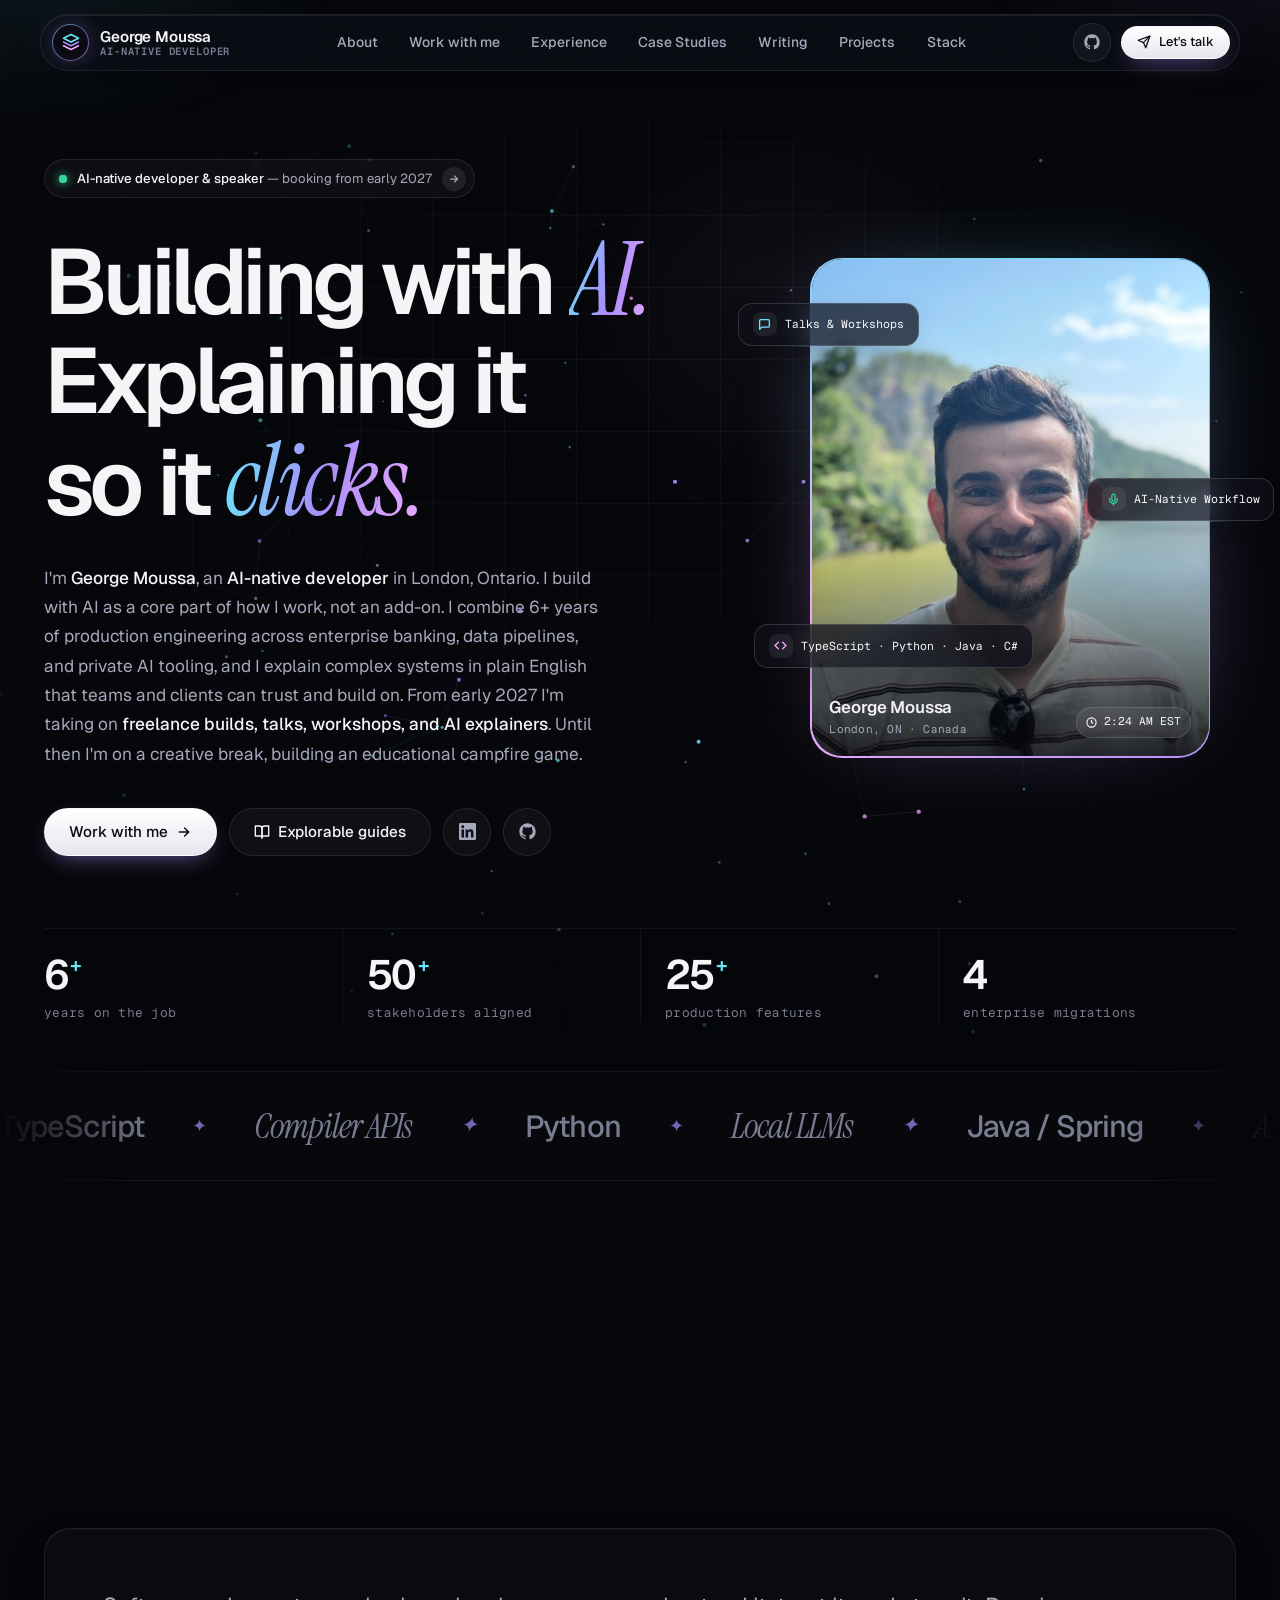
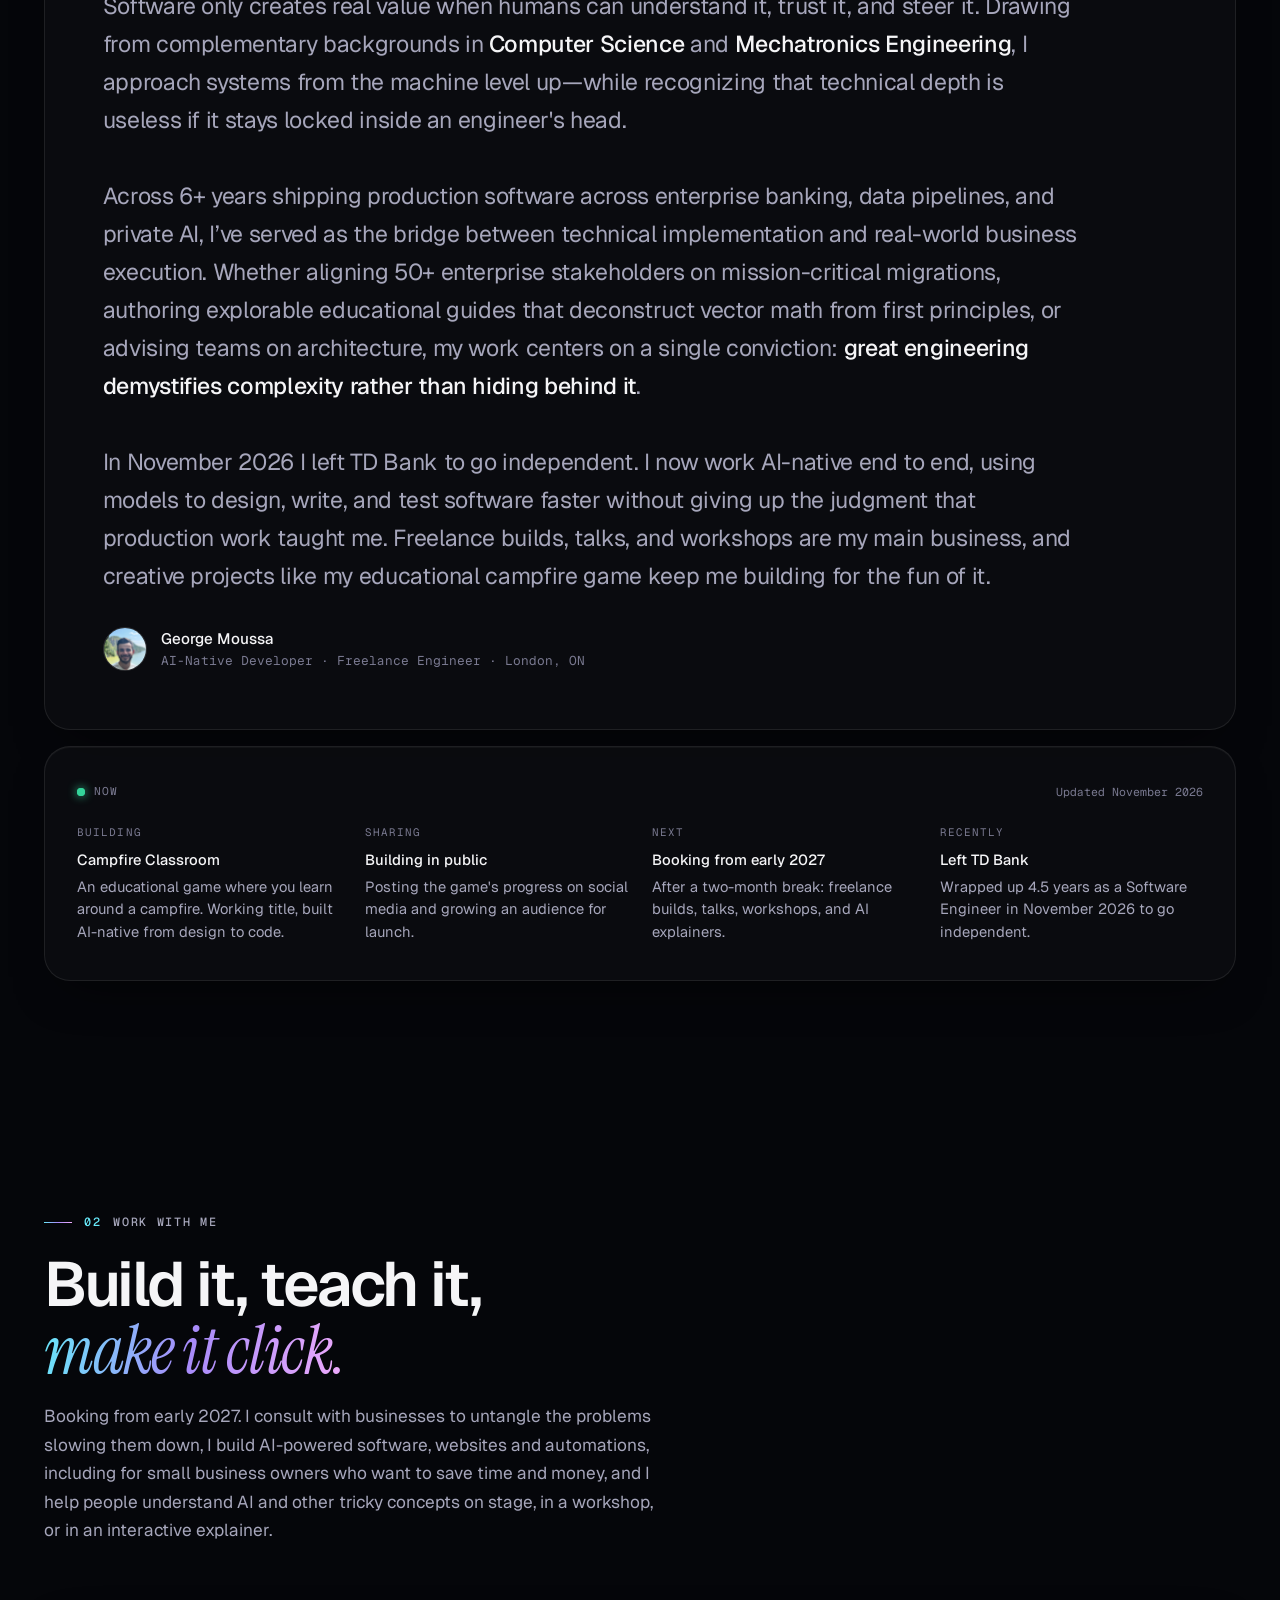
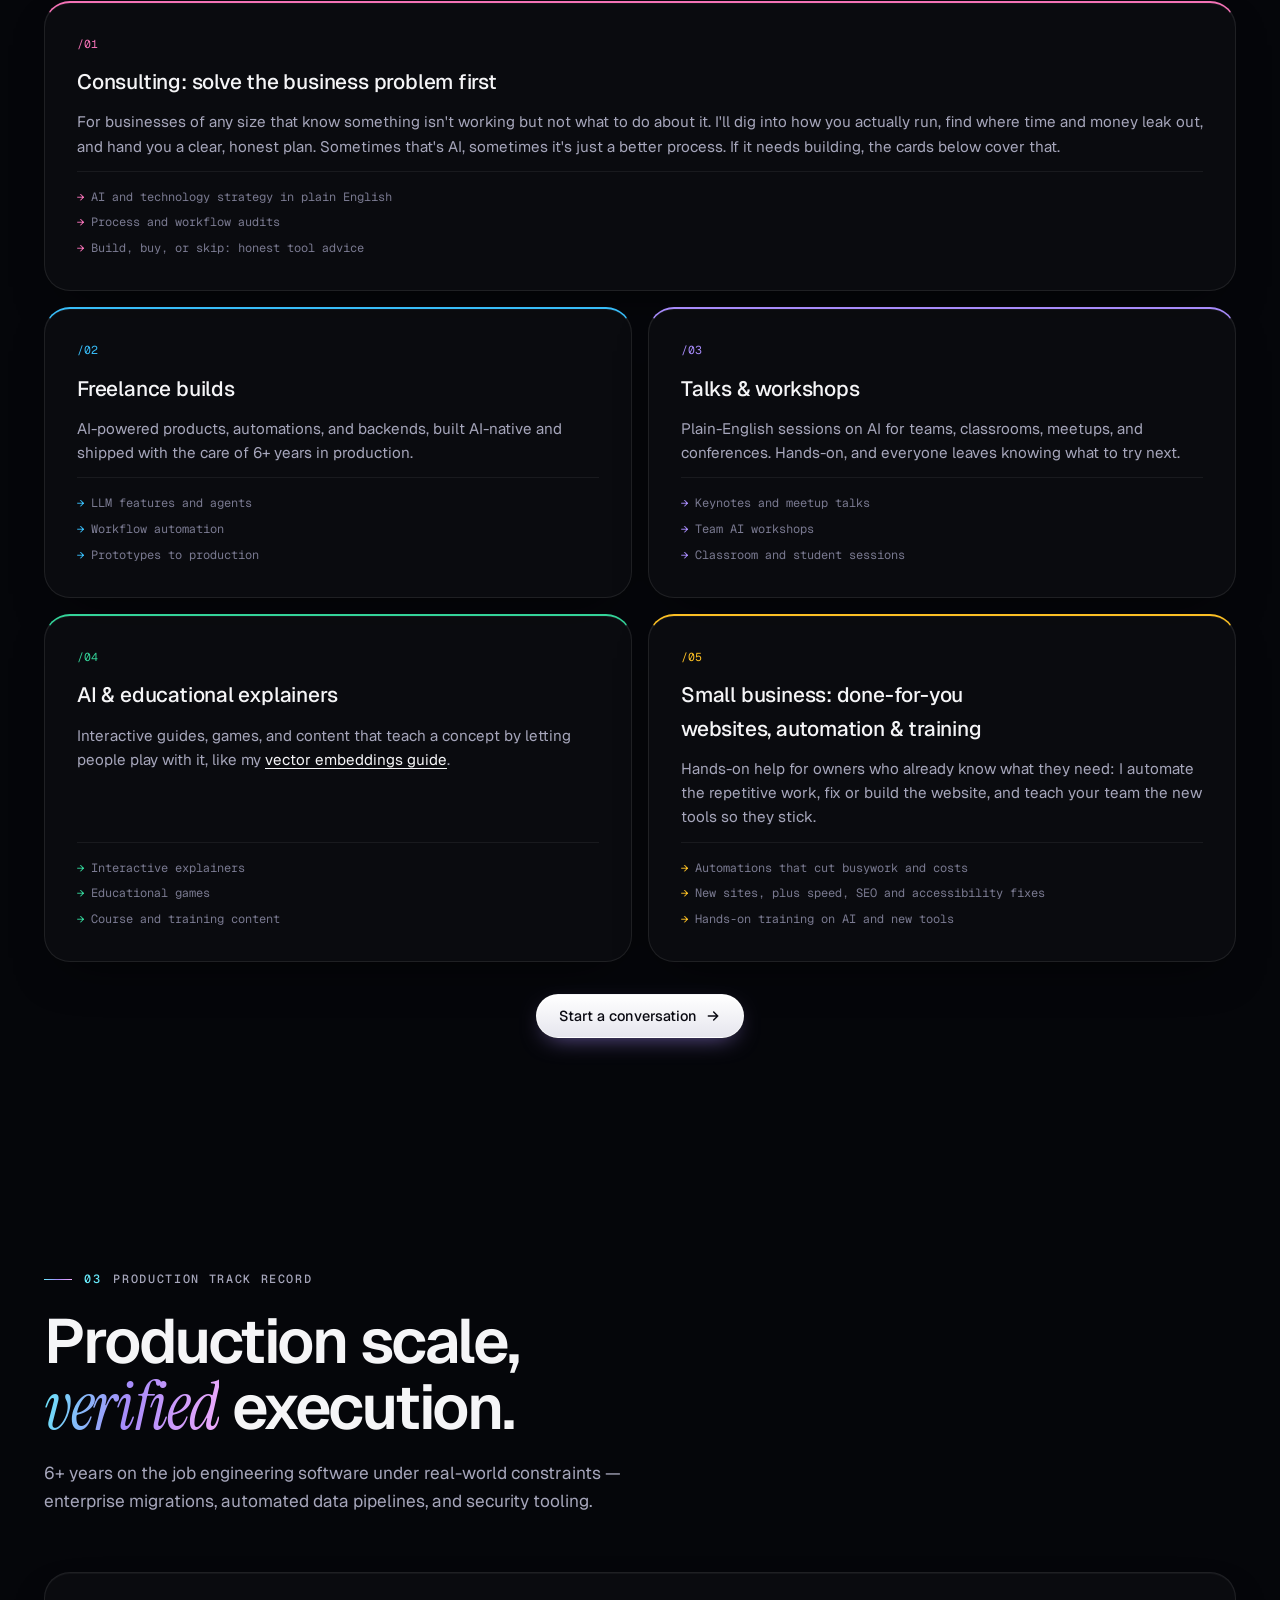
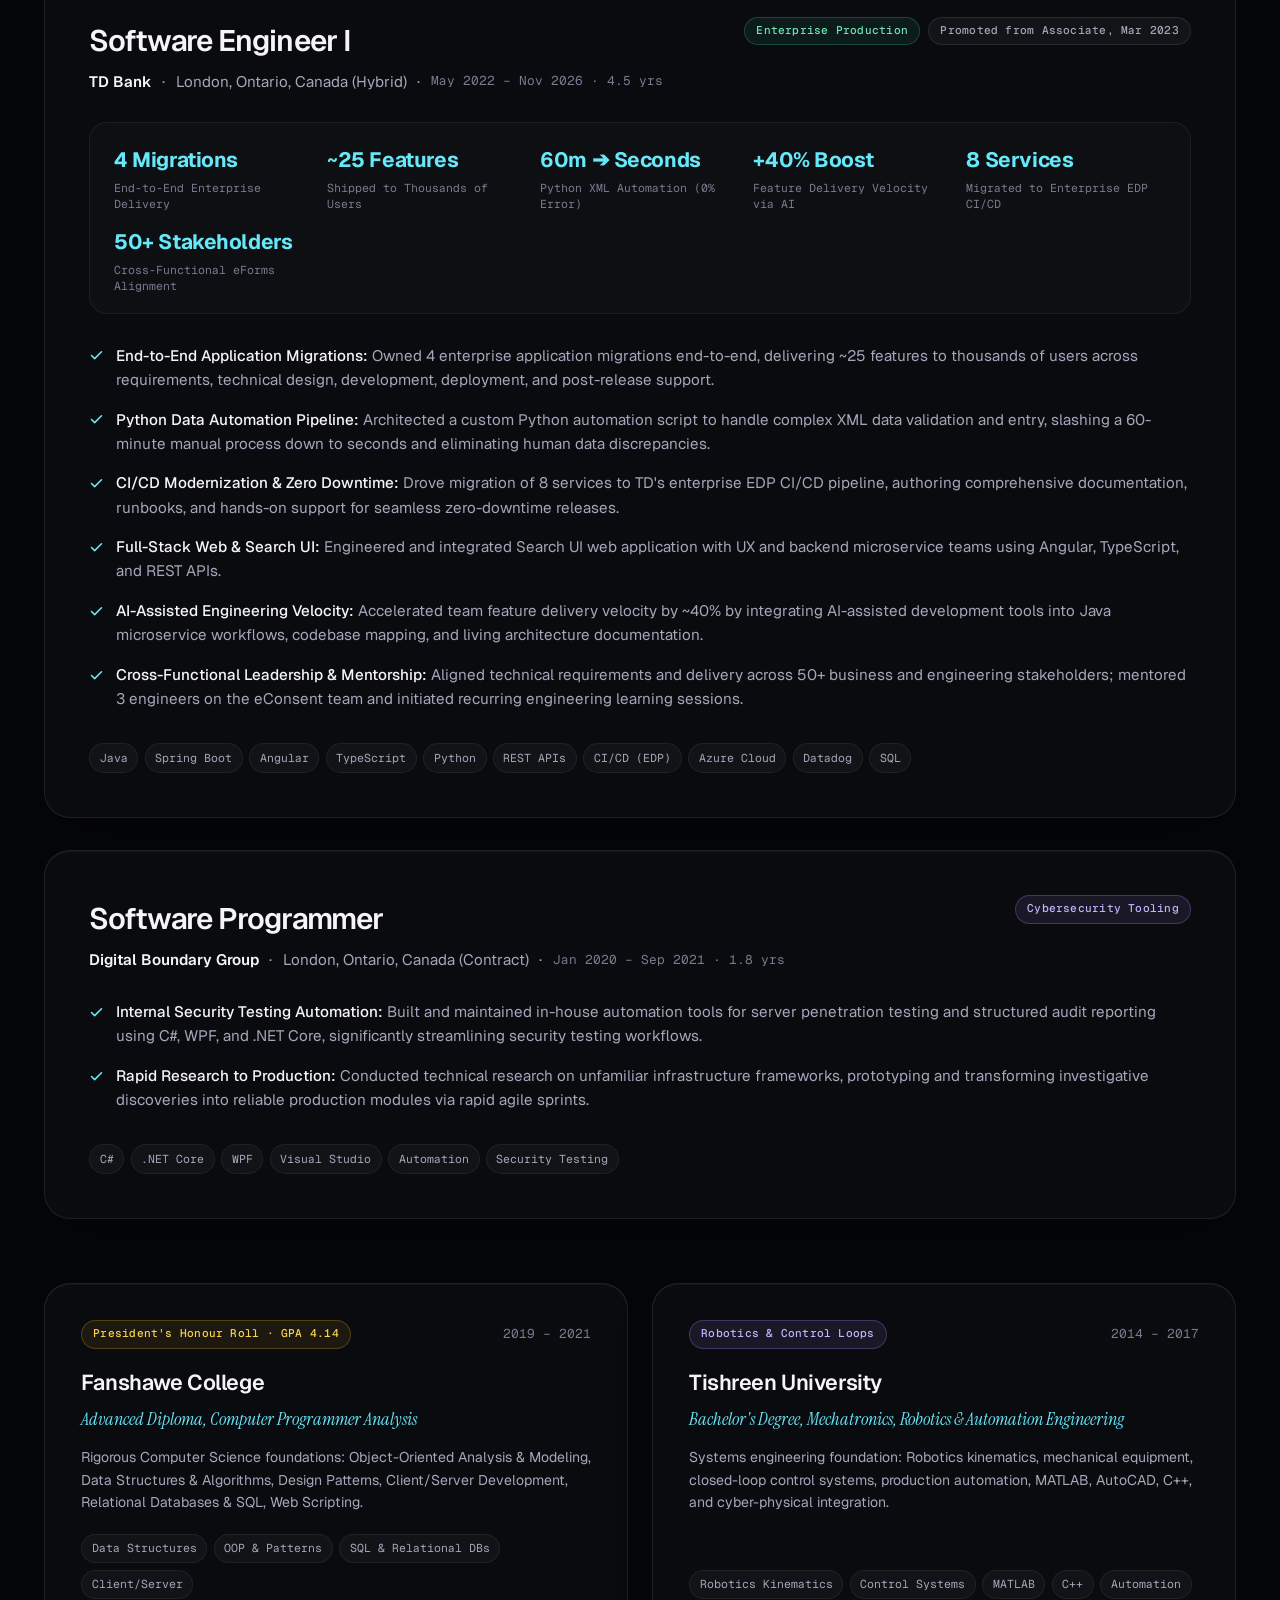
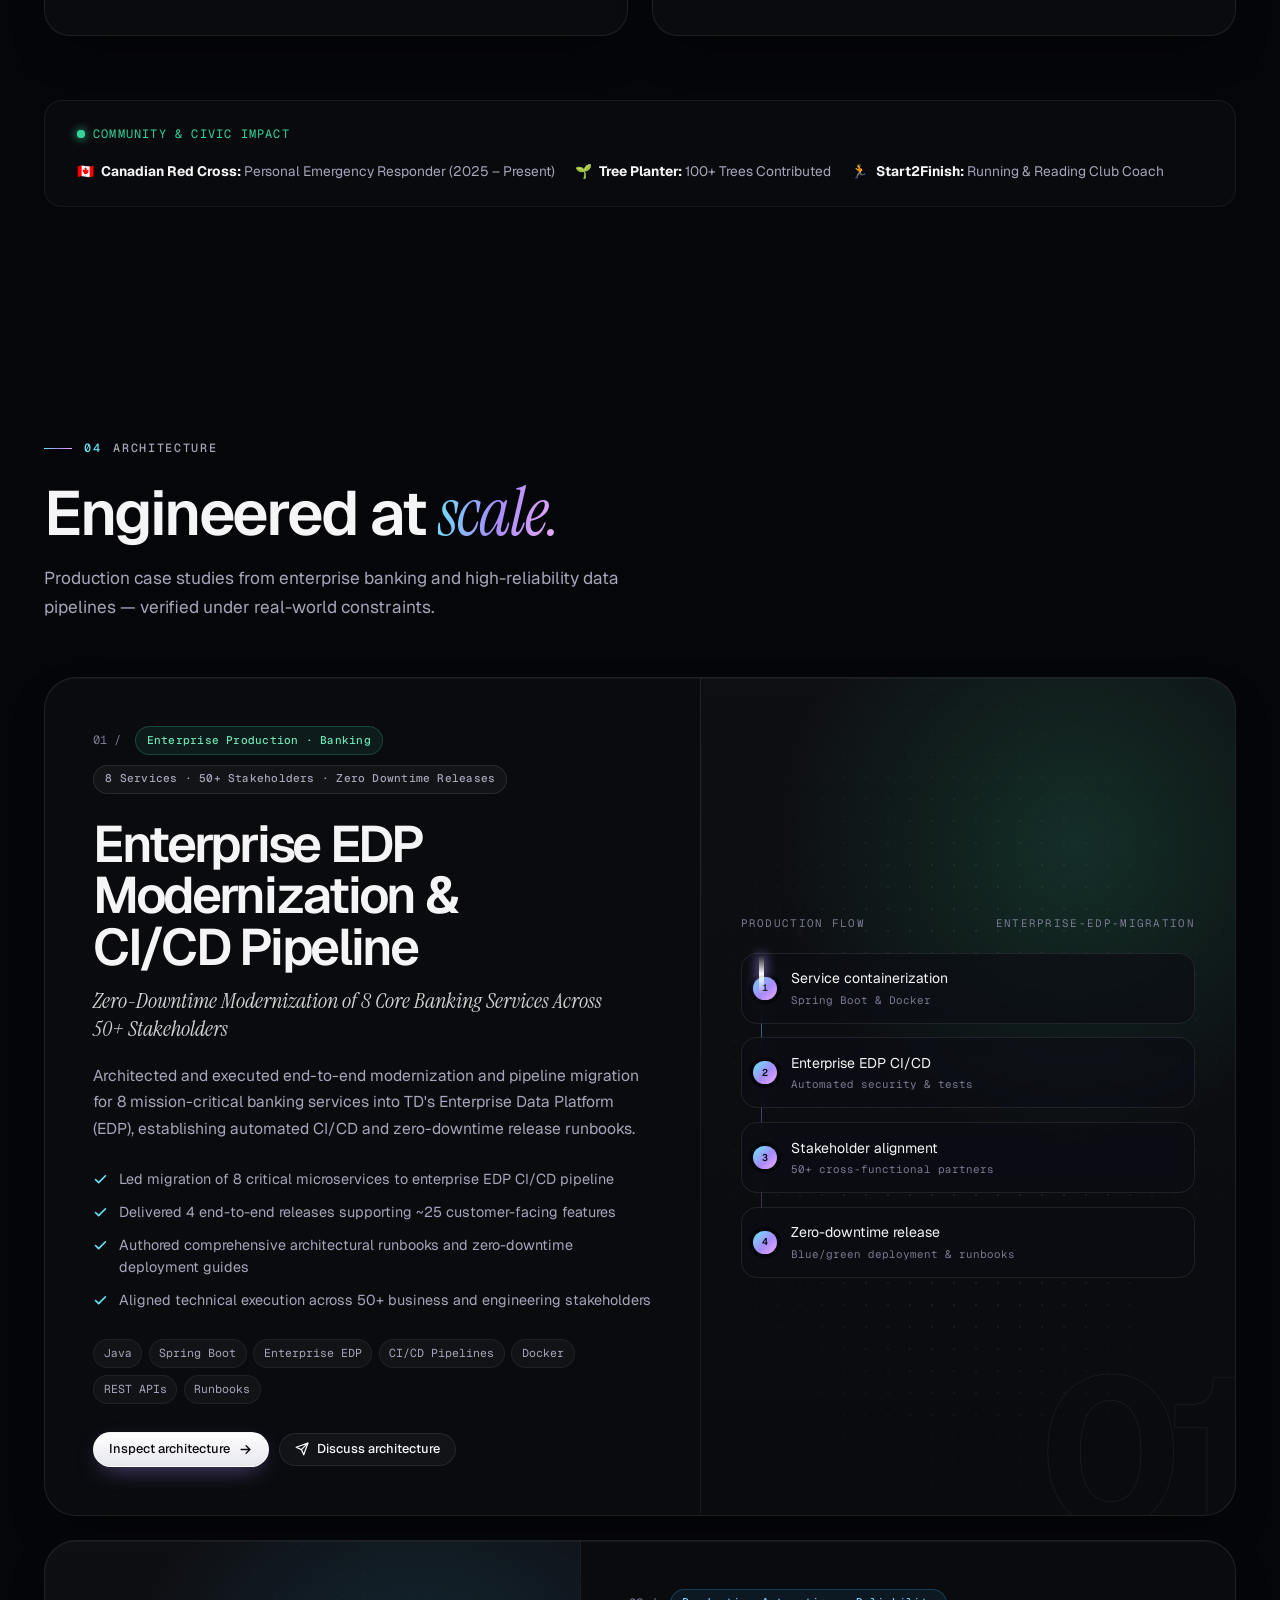
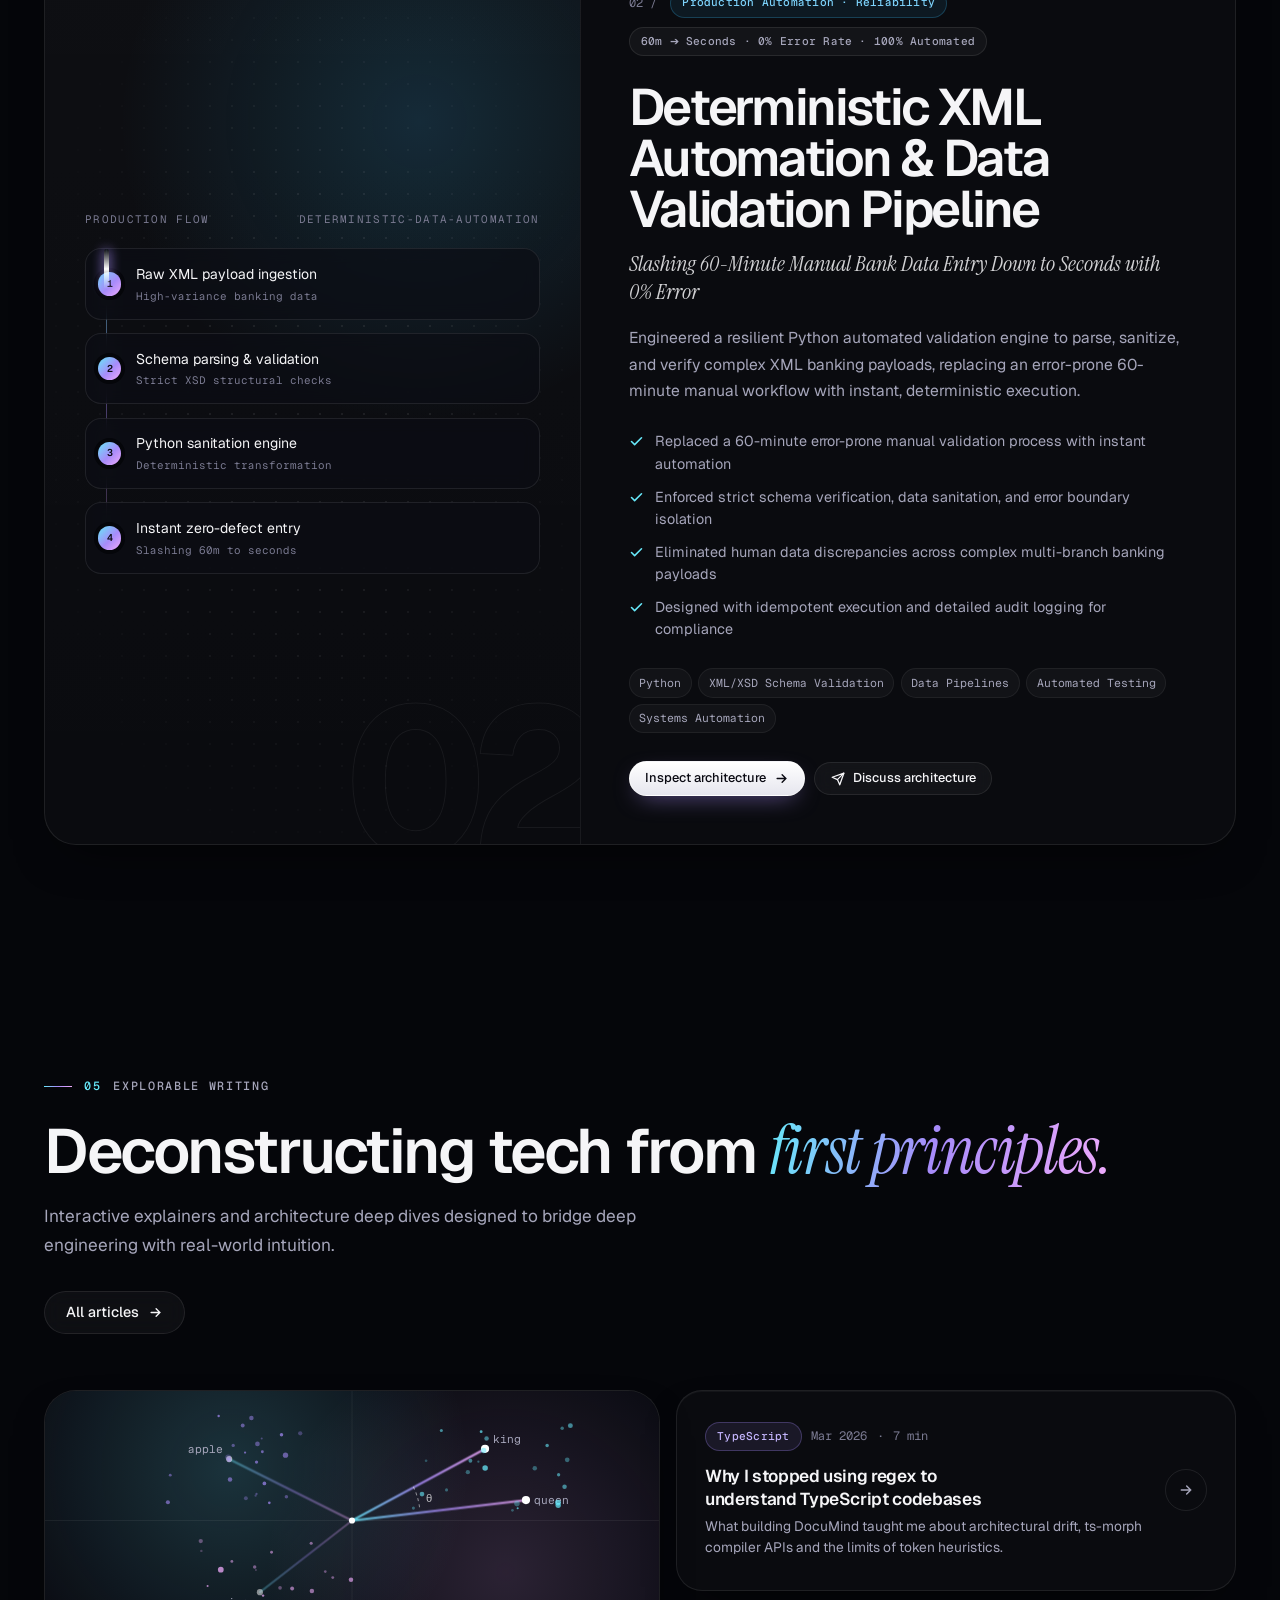
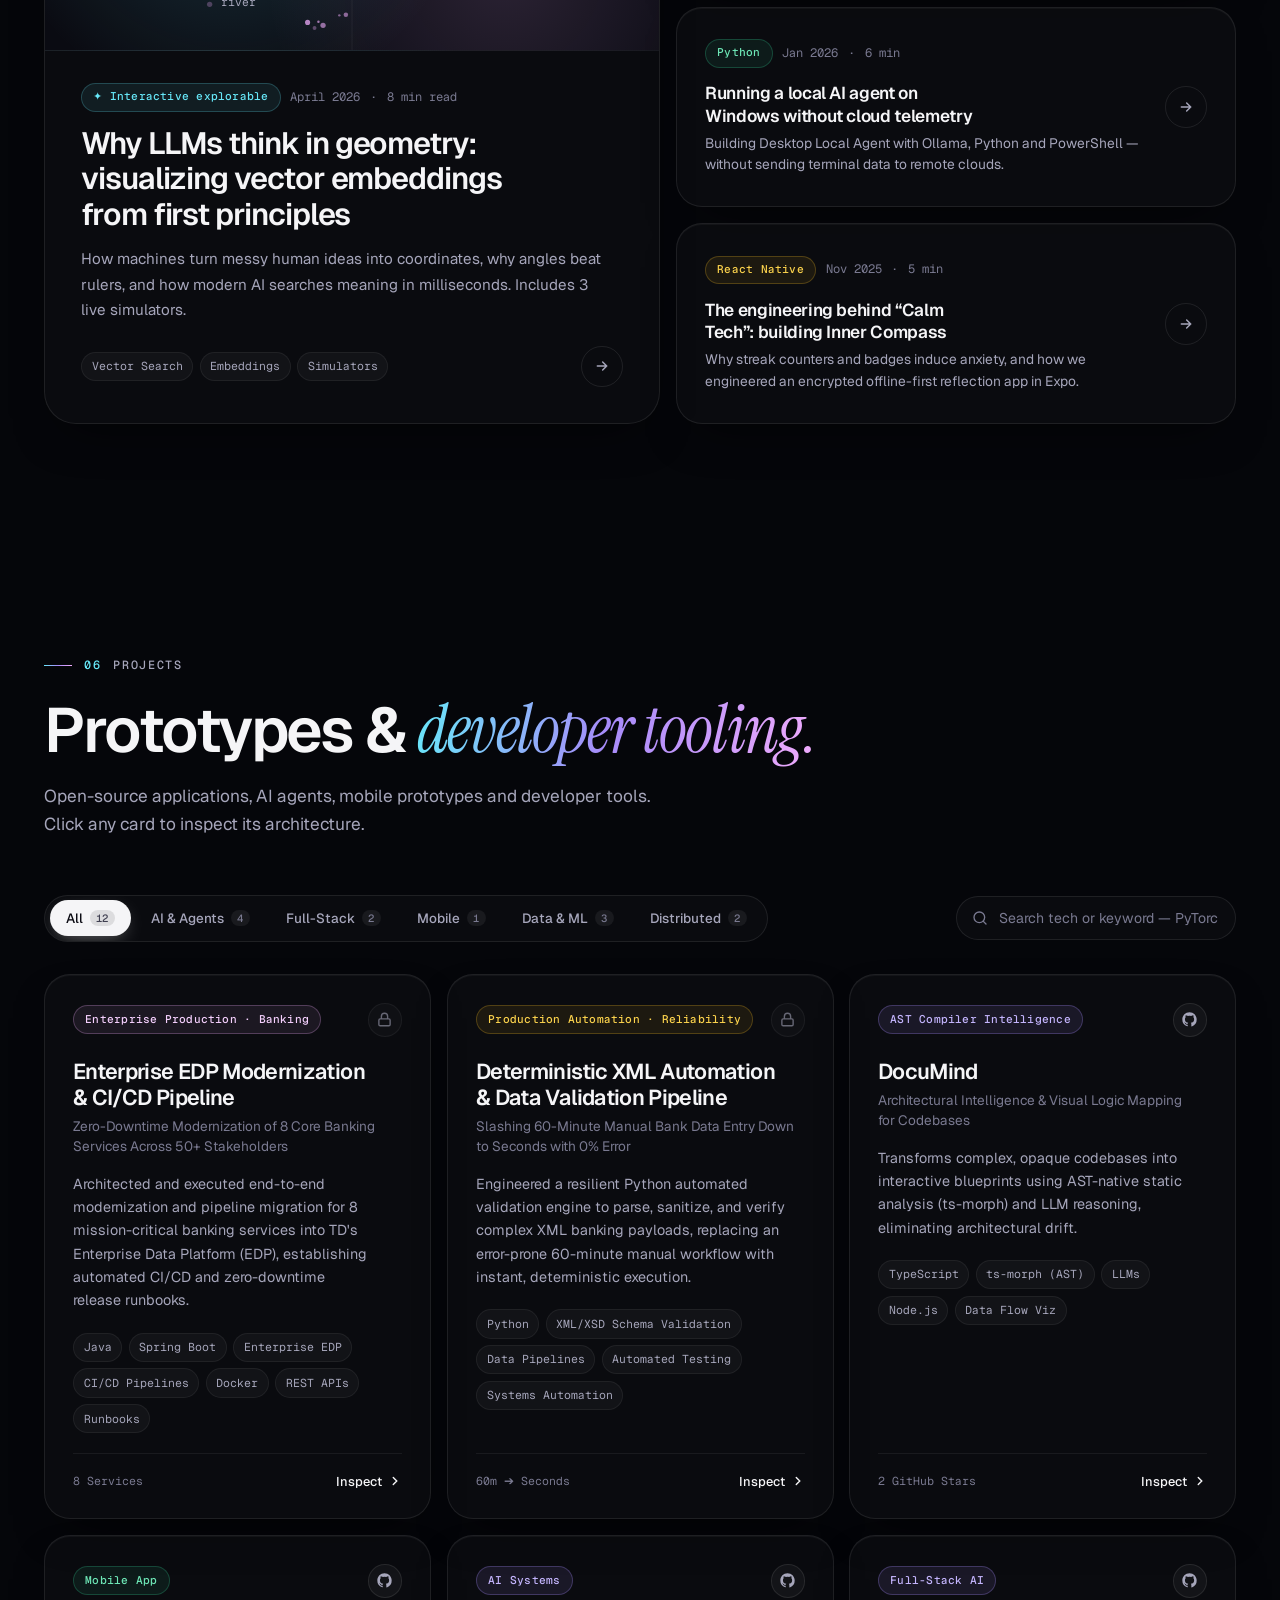
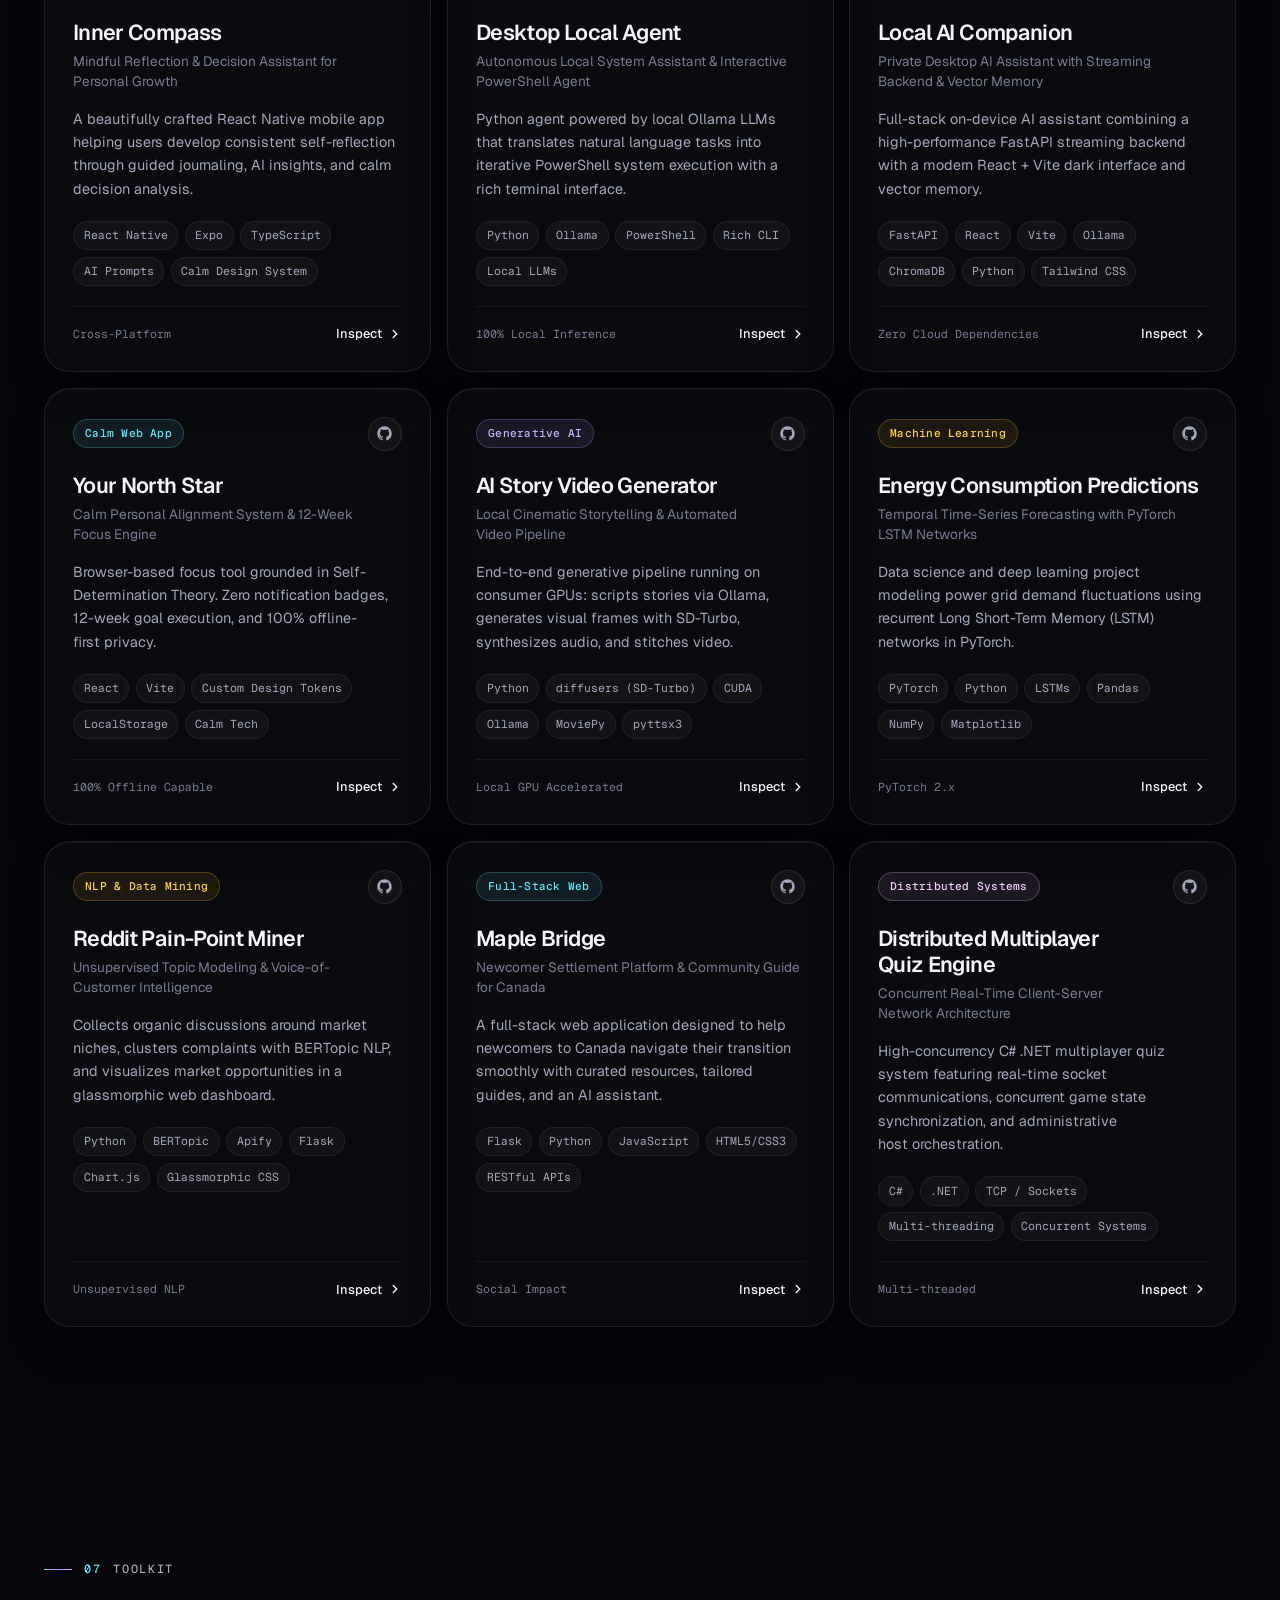
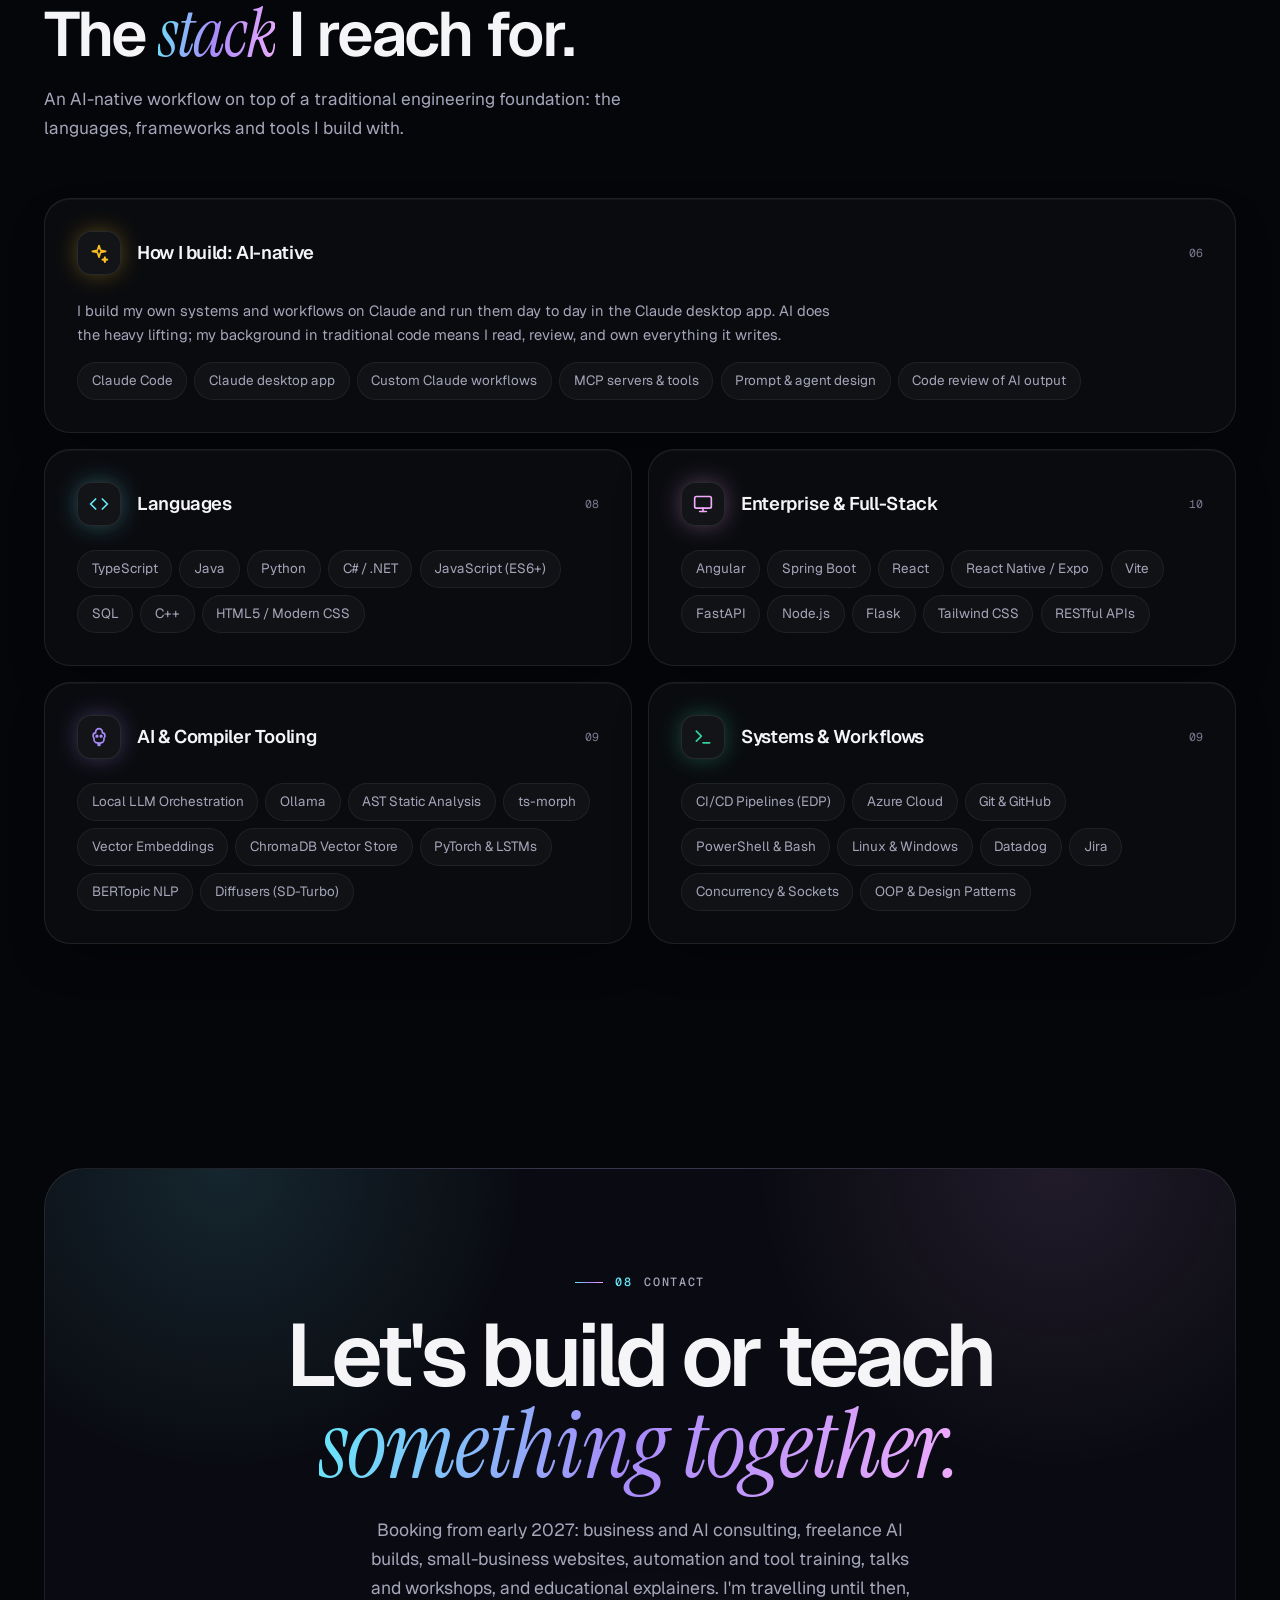
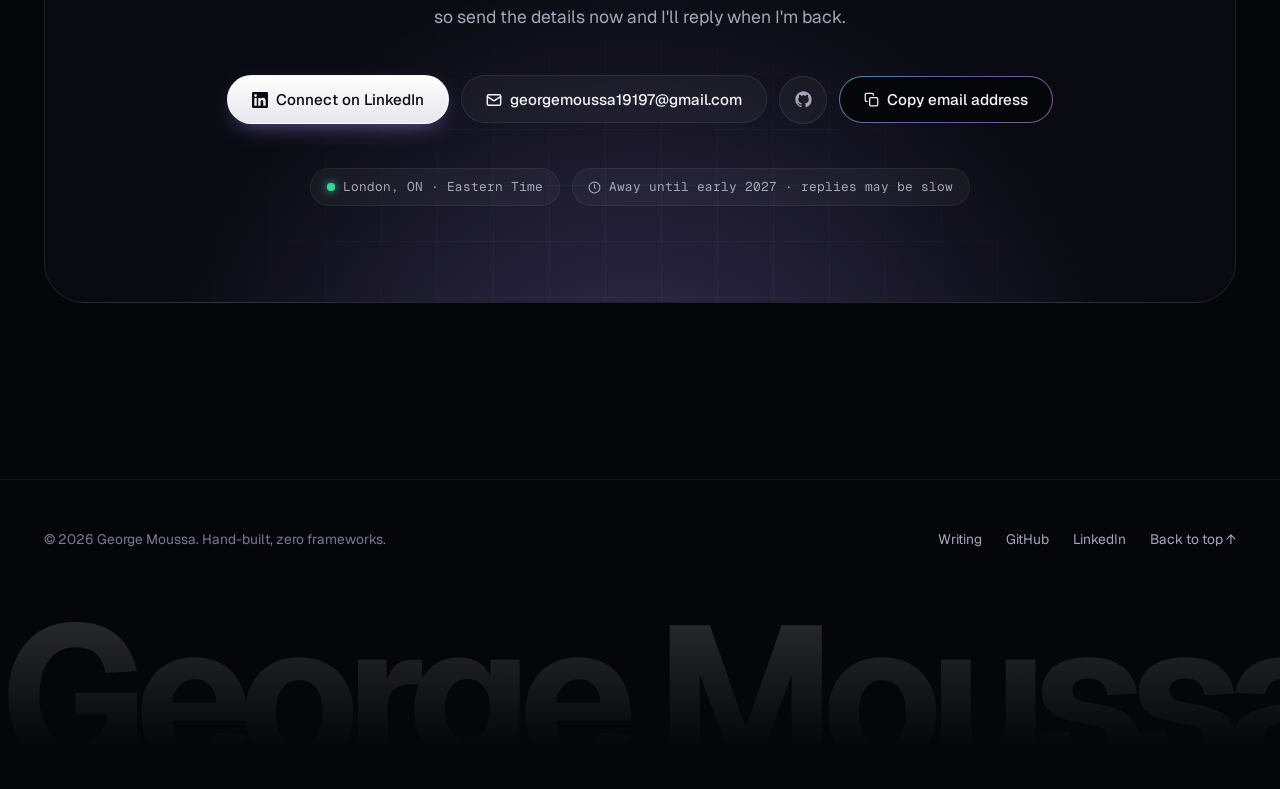
==== commit a6216c29: "Remove 'no jargon' from talks card Co-Authored-By: Claude Opus 5.5 <noreply@anthropic.com> Claude-Se" ====
--- a/index.html
+++ b/index.html
@@ -440,7 +440,7 @@
           <article class="bento-card offer-card spotlight reveal" style="--pc: #a78bfa; --d: 0.12s">
             <span class="offer-num">/03</span>
             <h3 class="offer-title">Talks &amp; workshops</h3>
-            <p class="offer-desc">Plain-English sessions on AI for teams, classrooms, meetups, and conferences. Hands-on, no jargon, and everyone leaves knowing what to try next.</p>
+            <p class="offer-desc">Plain-English sessions on AI for teams, classrooms, meetups, and conferences. Hands-on, and everyone leaves knowing what to try next.</p>
             <ul class="offer-list">
               <li>Keynotes and meetup talks</li>
               <li>Team AI workshops</li>
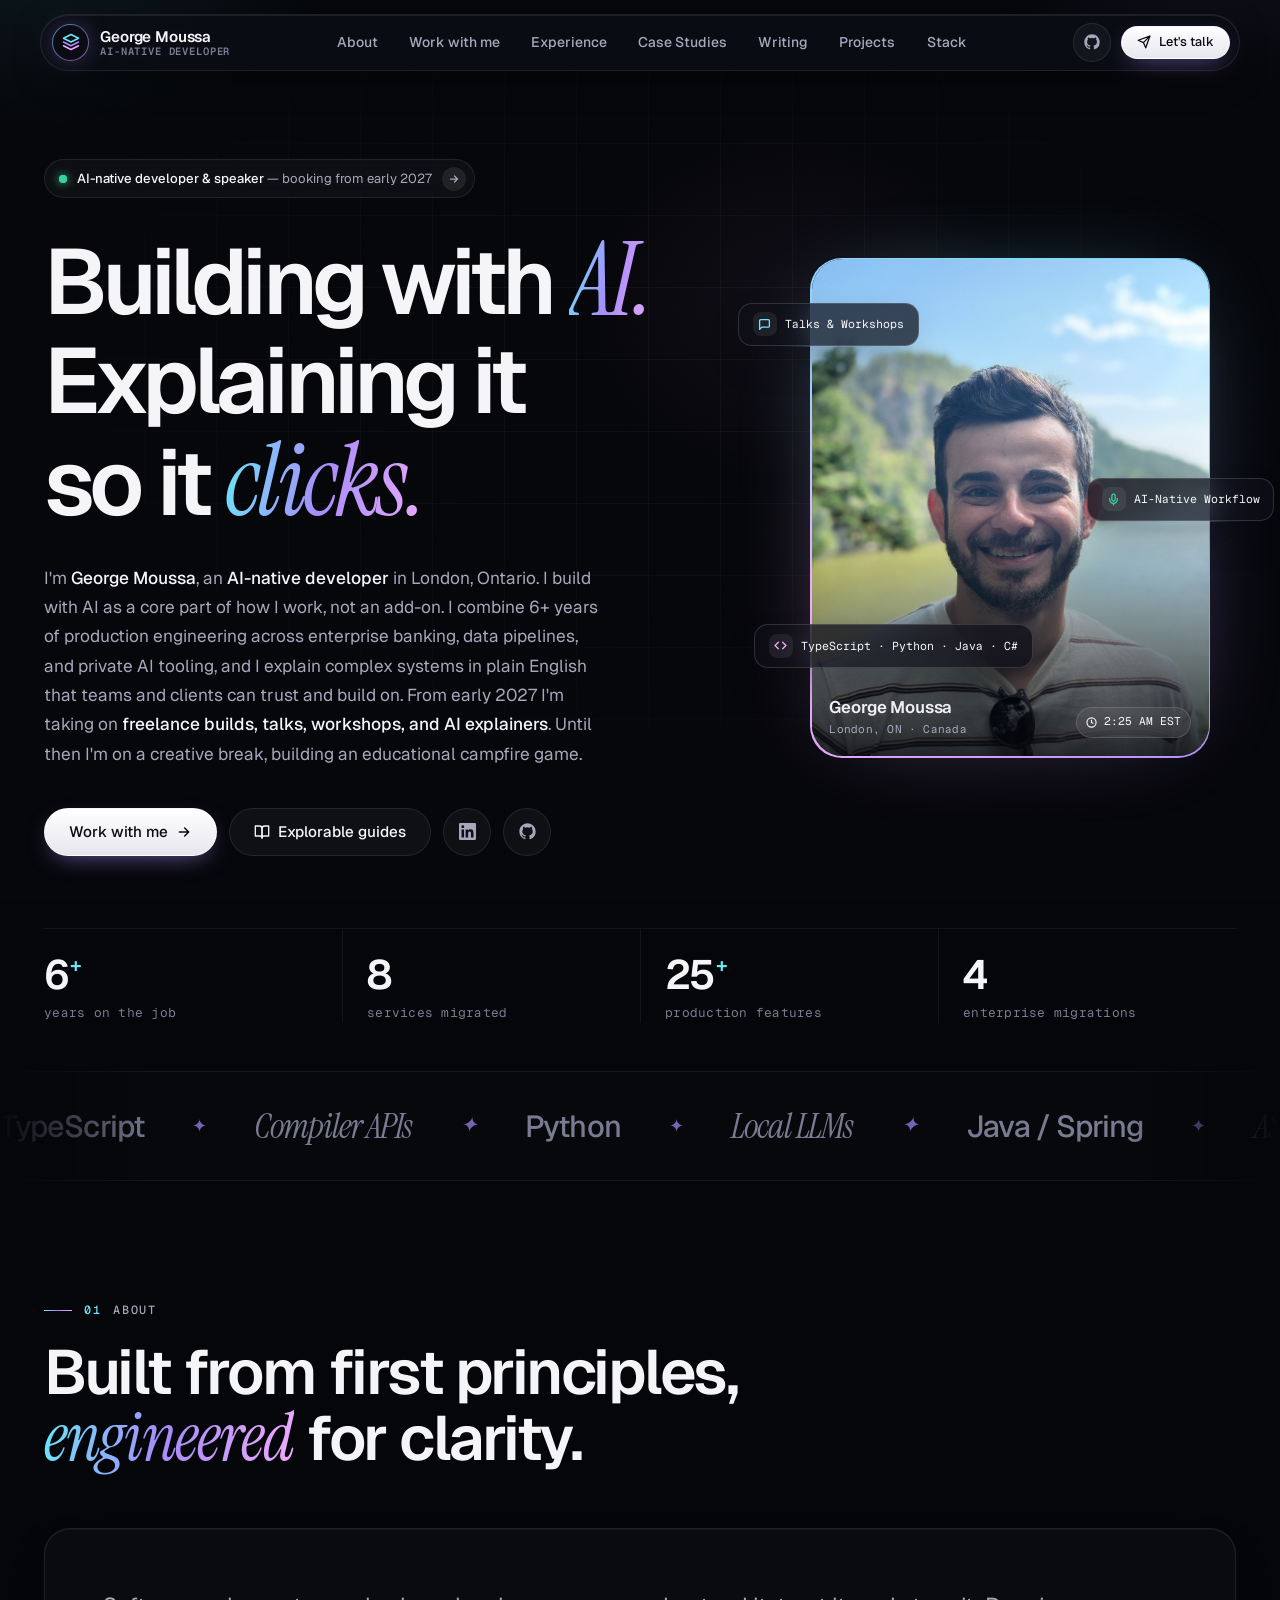
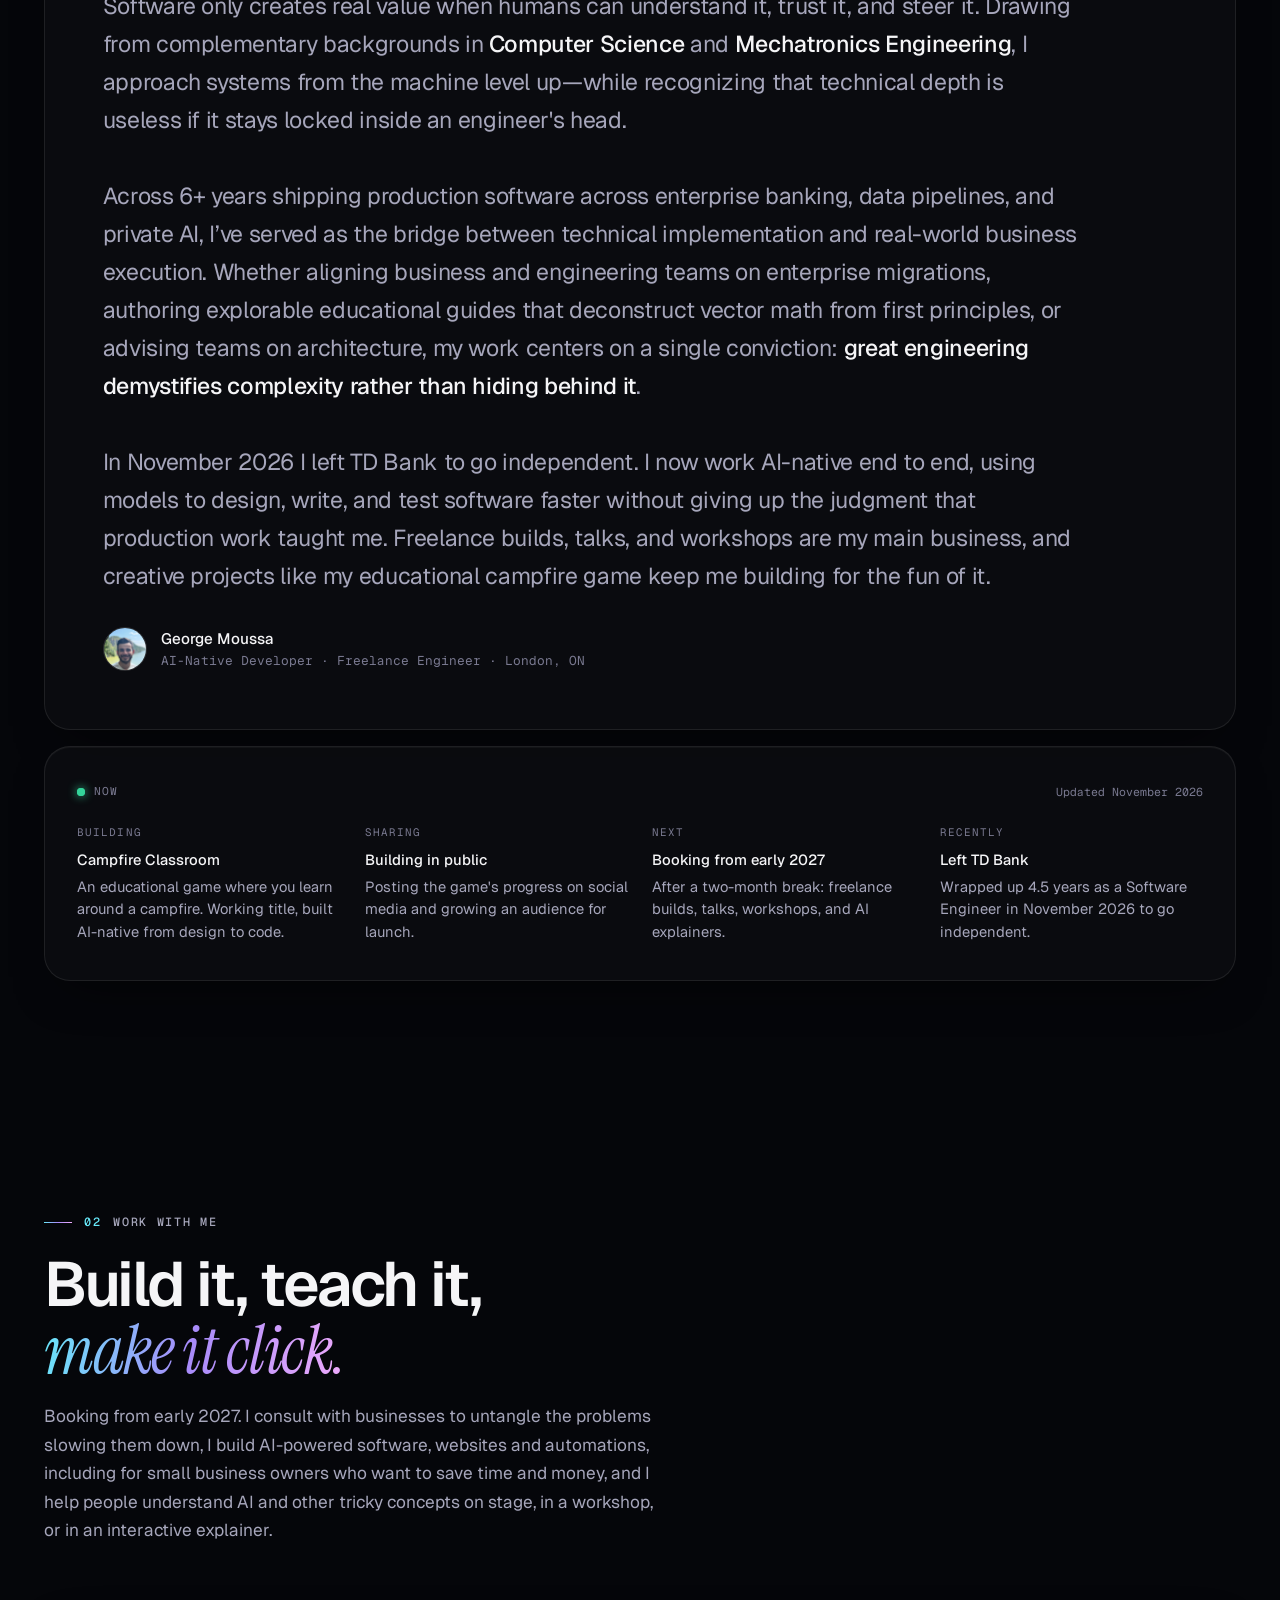
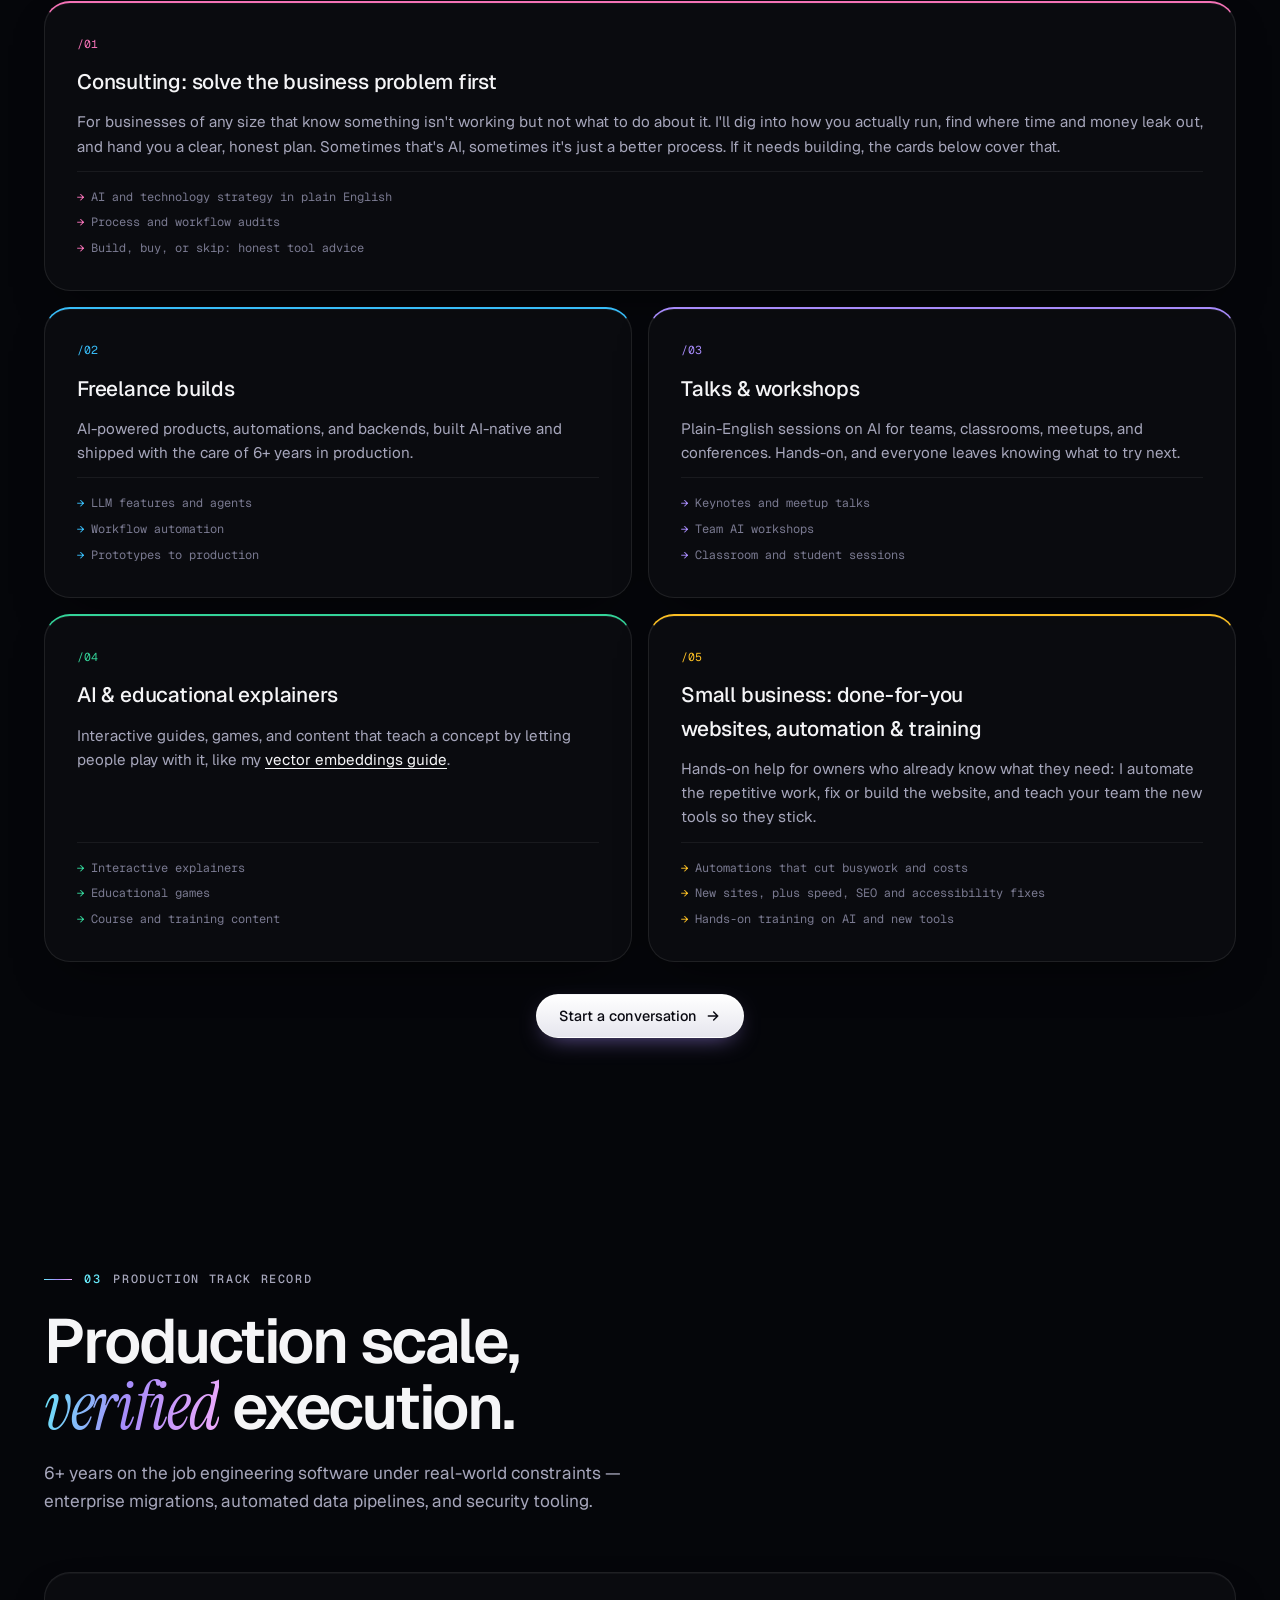
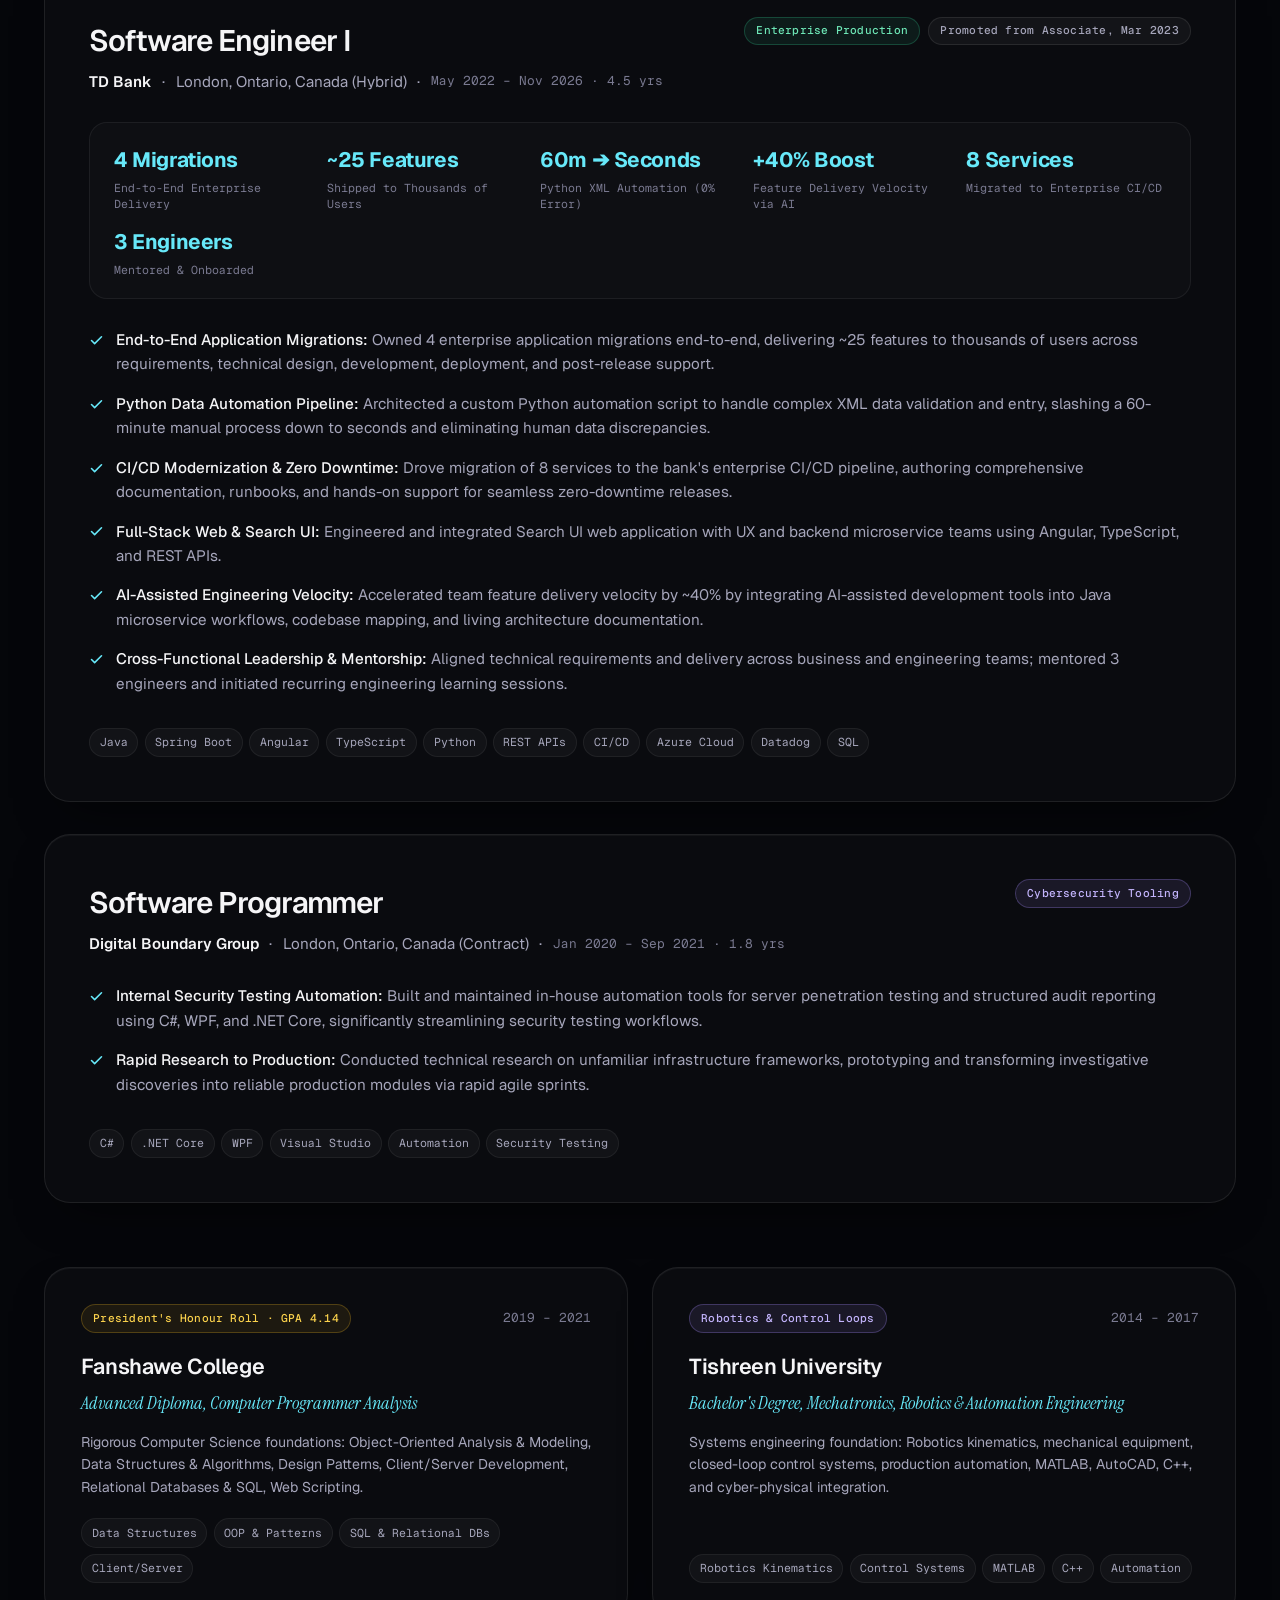
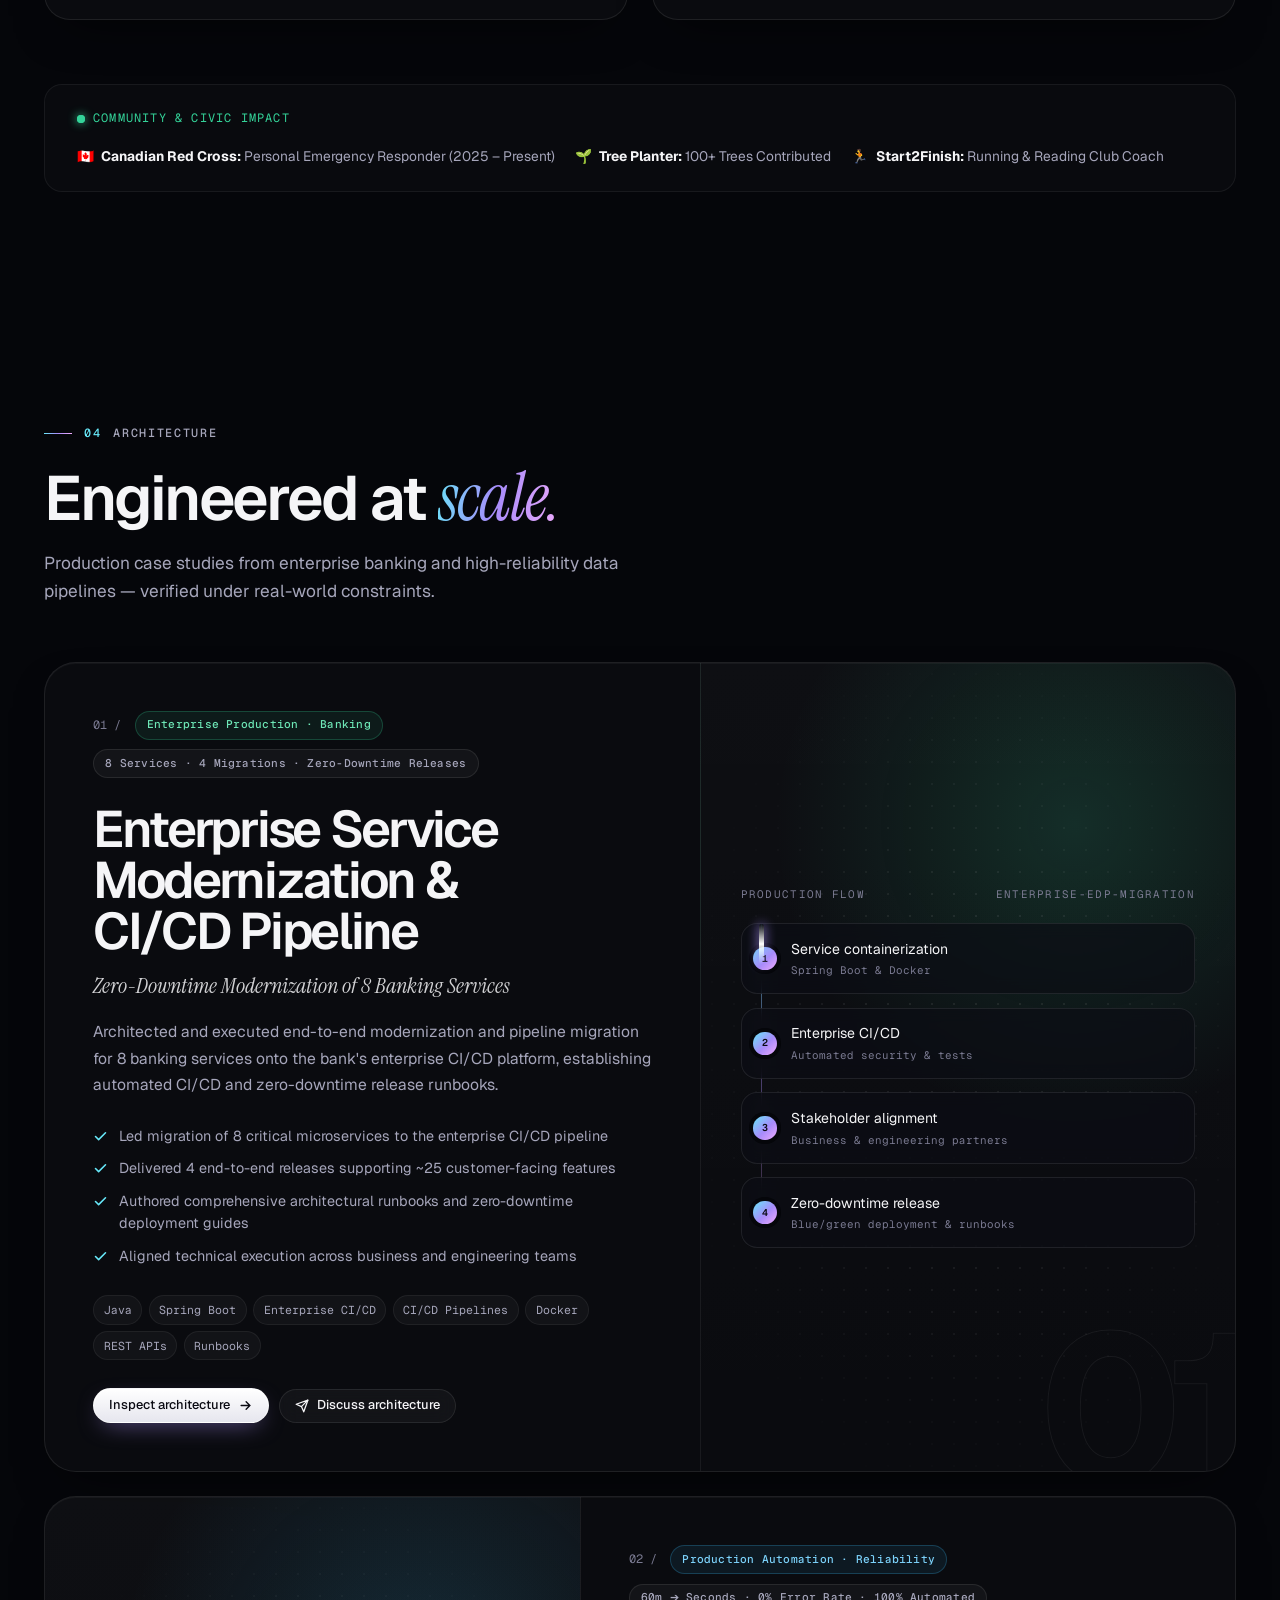
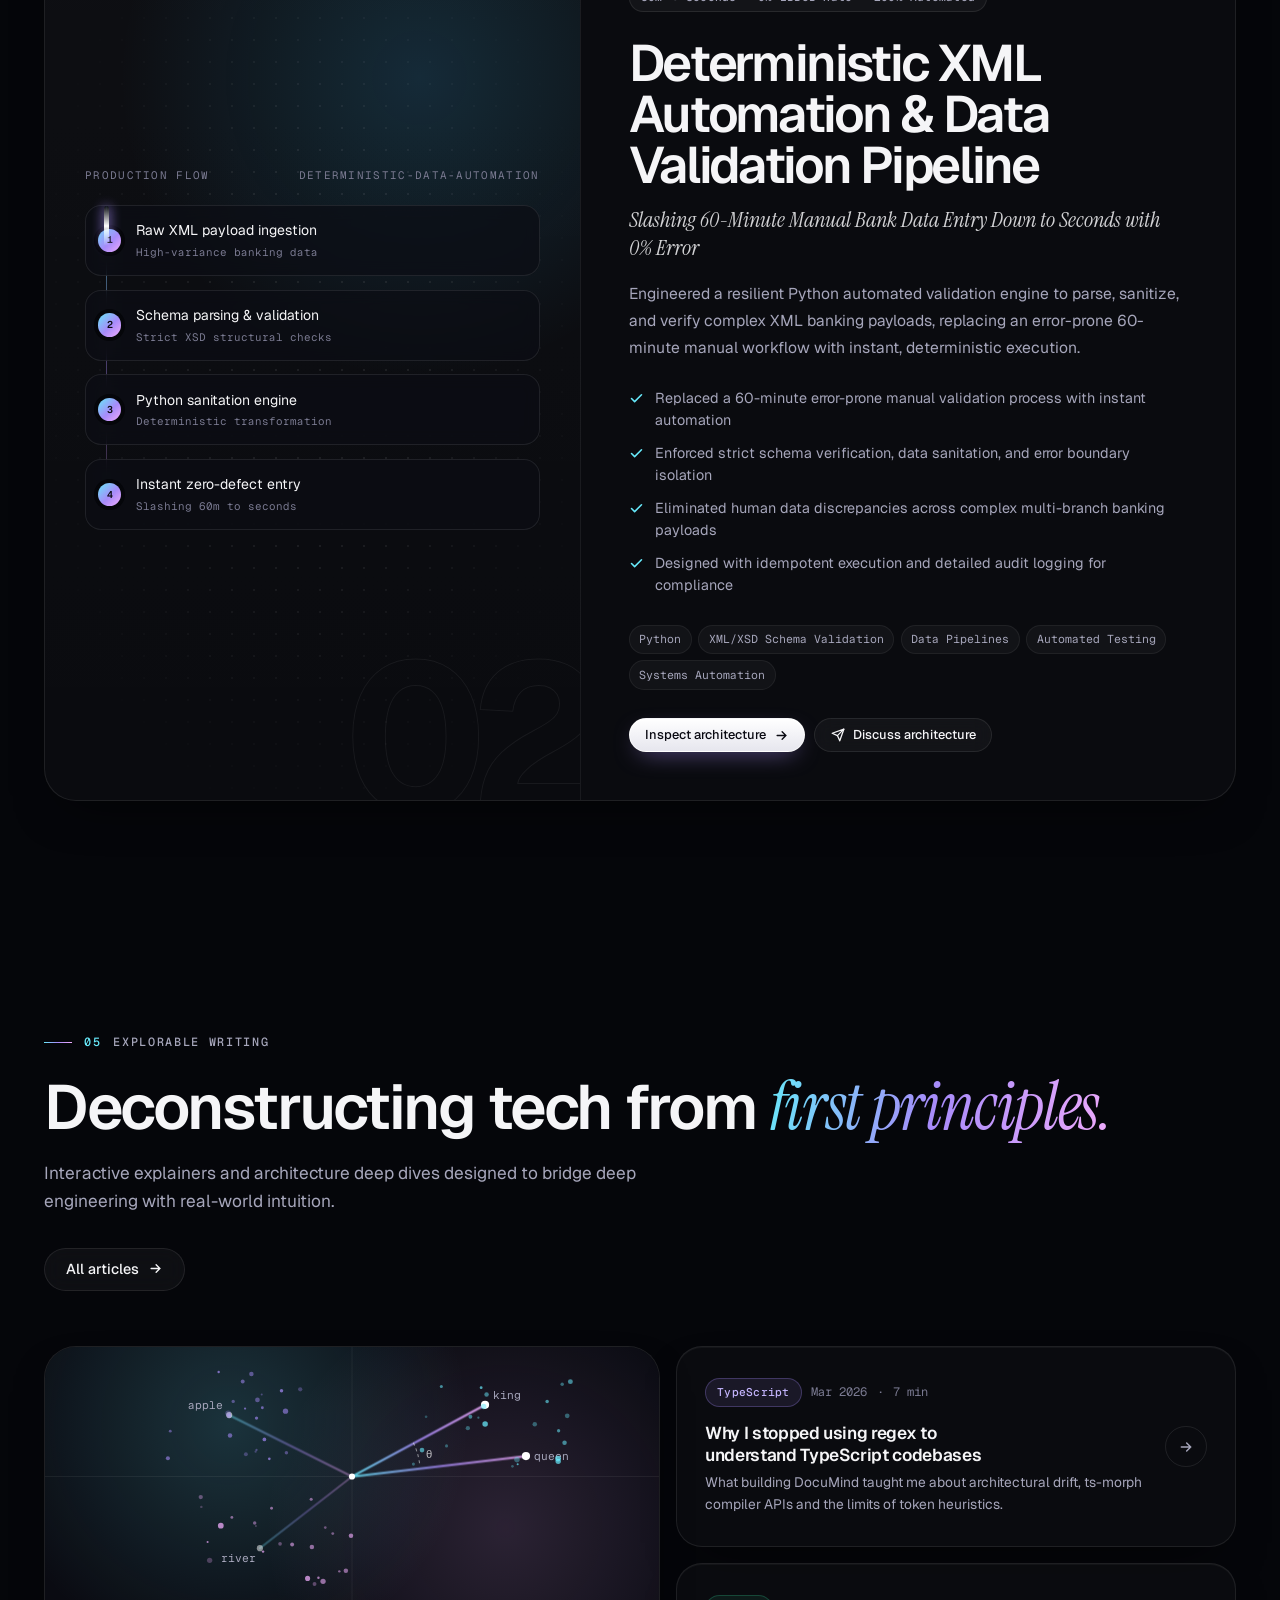
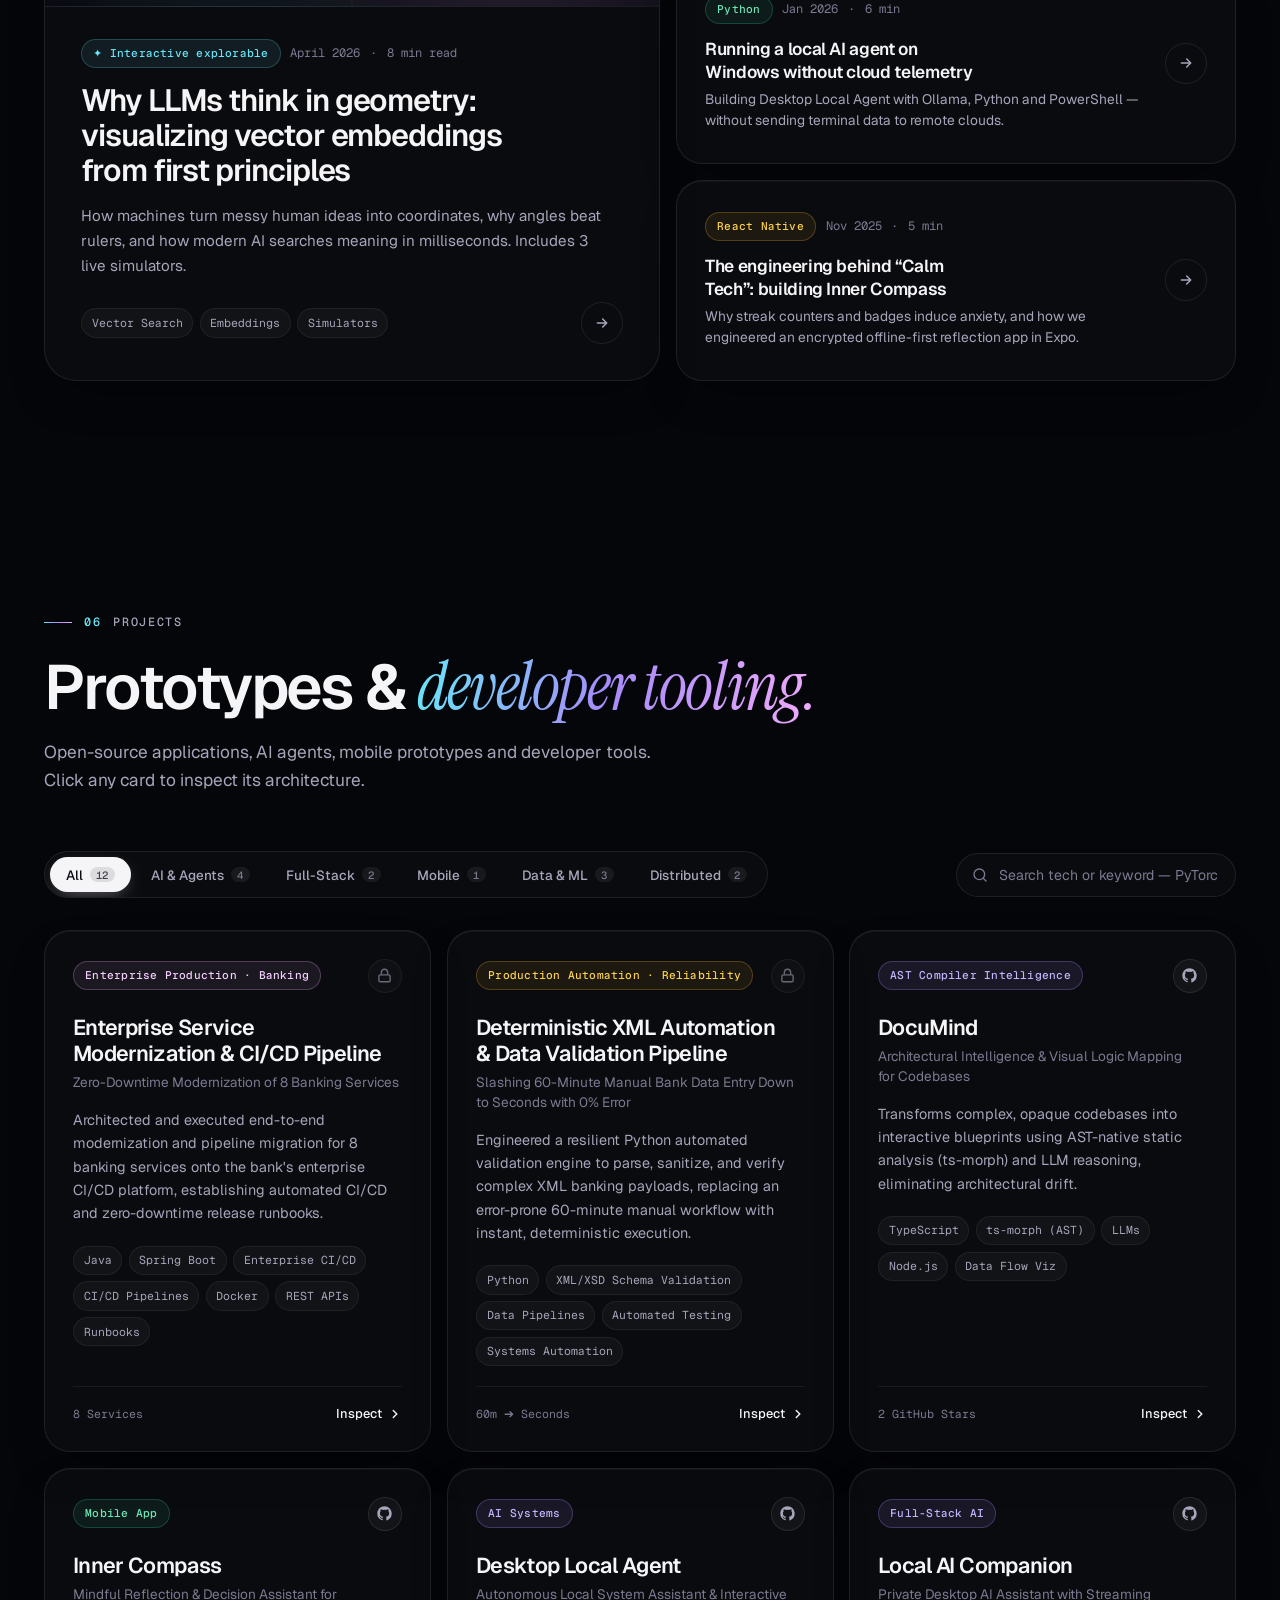
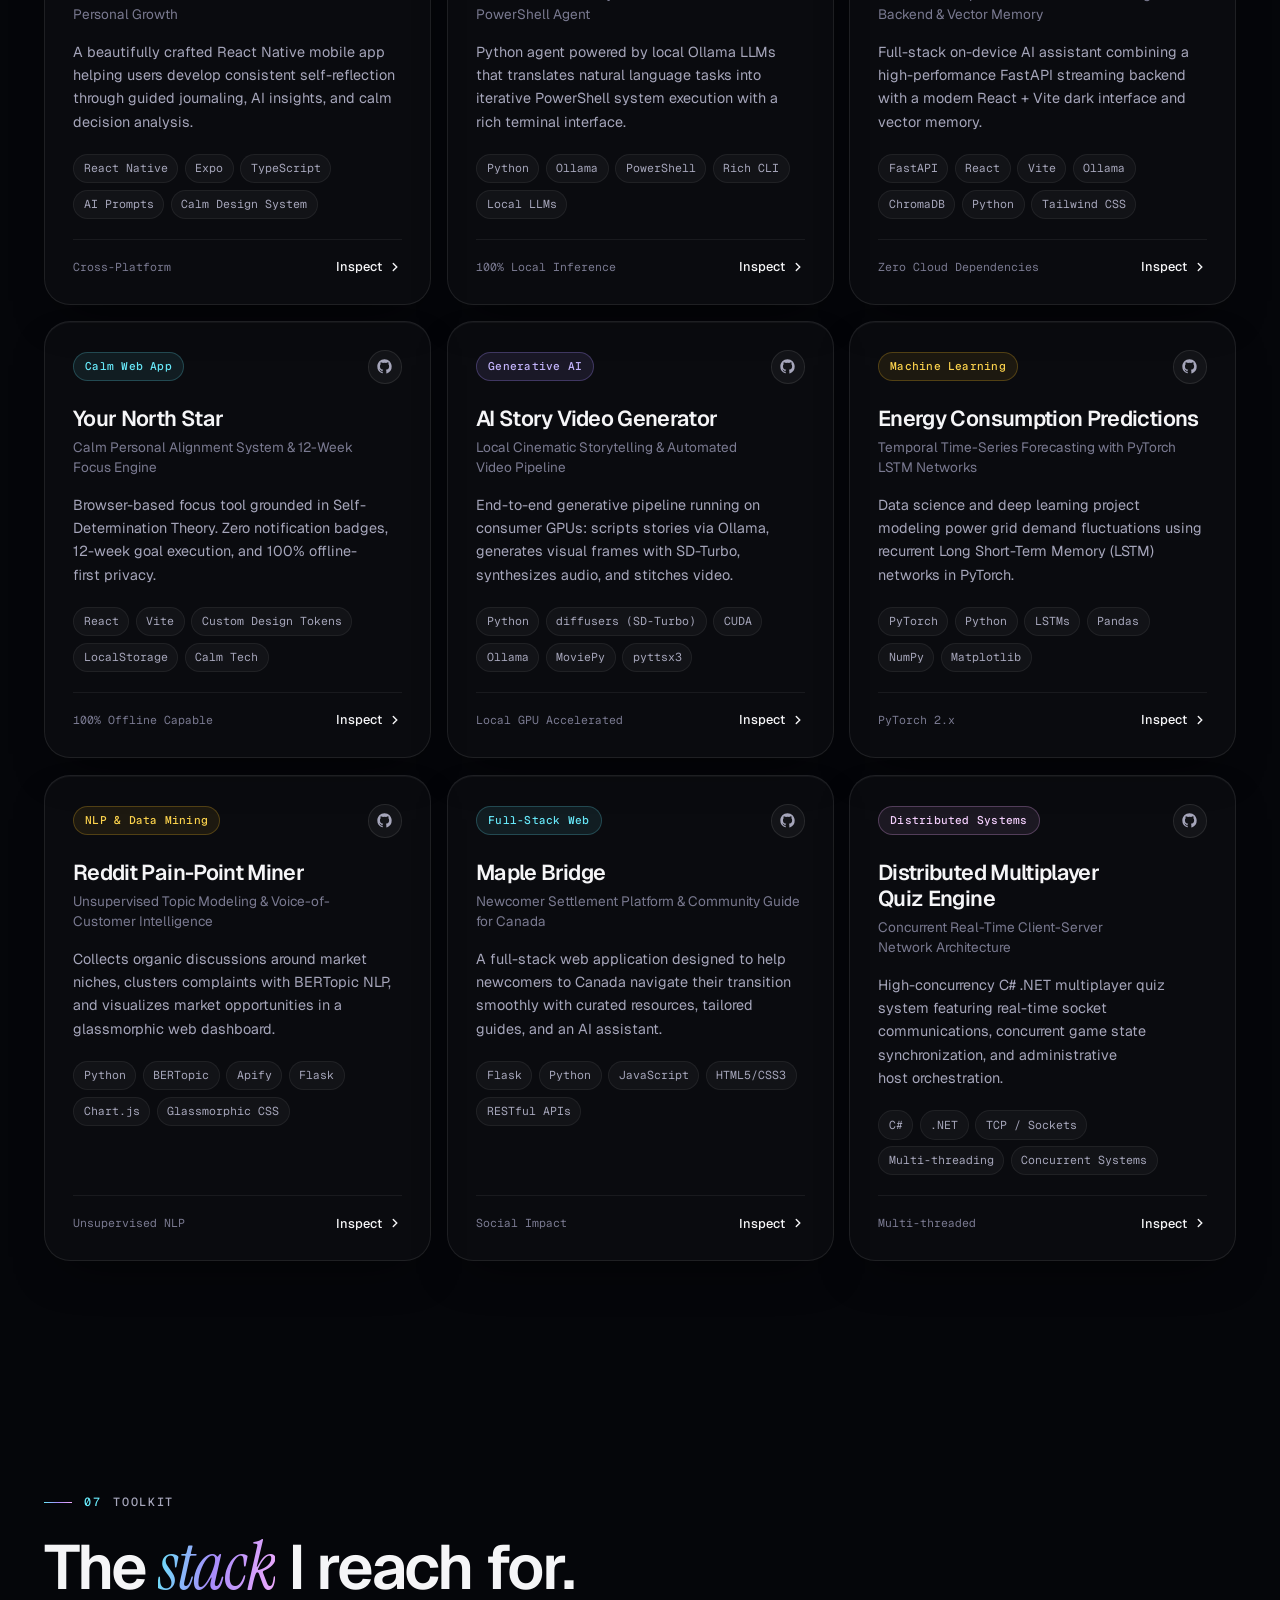
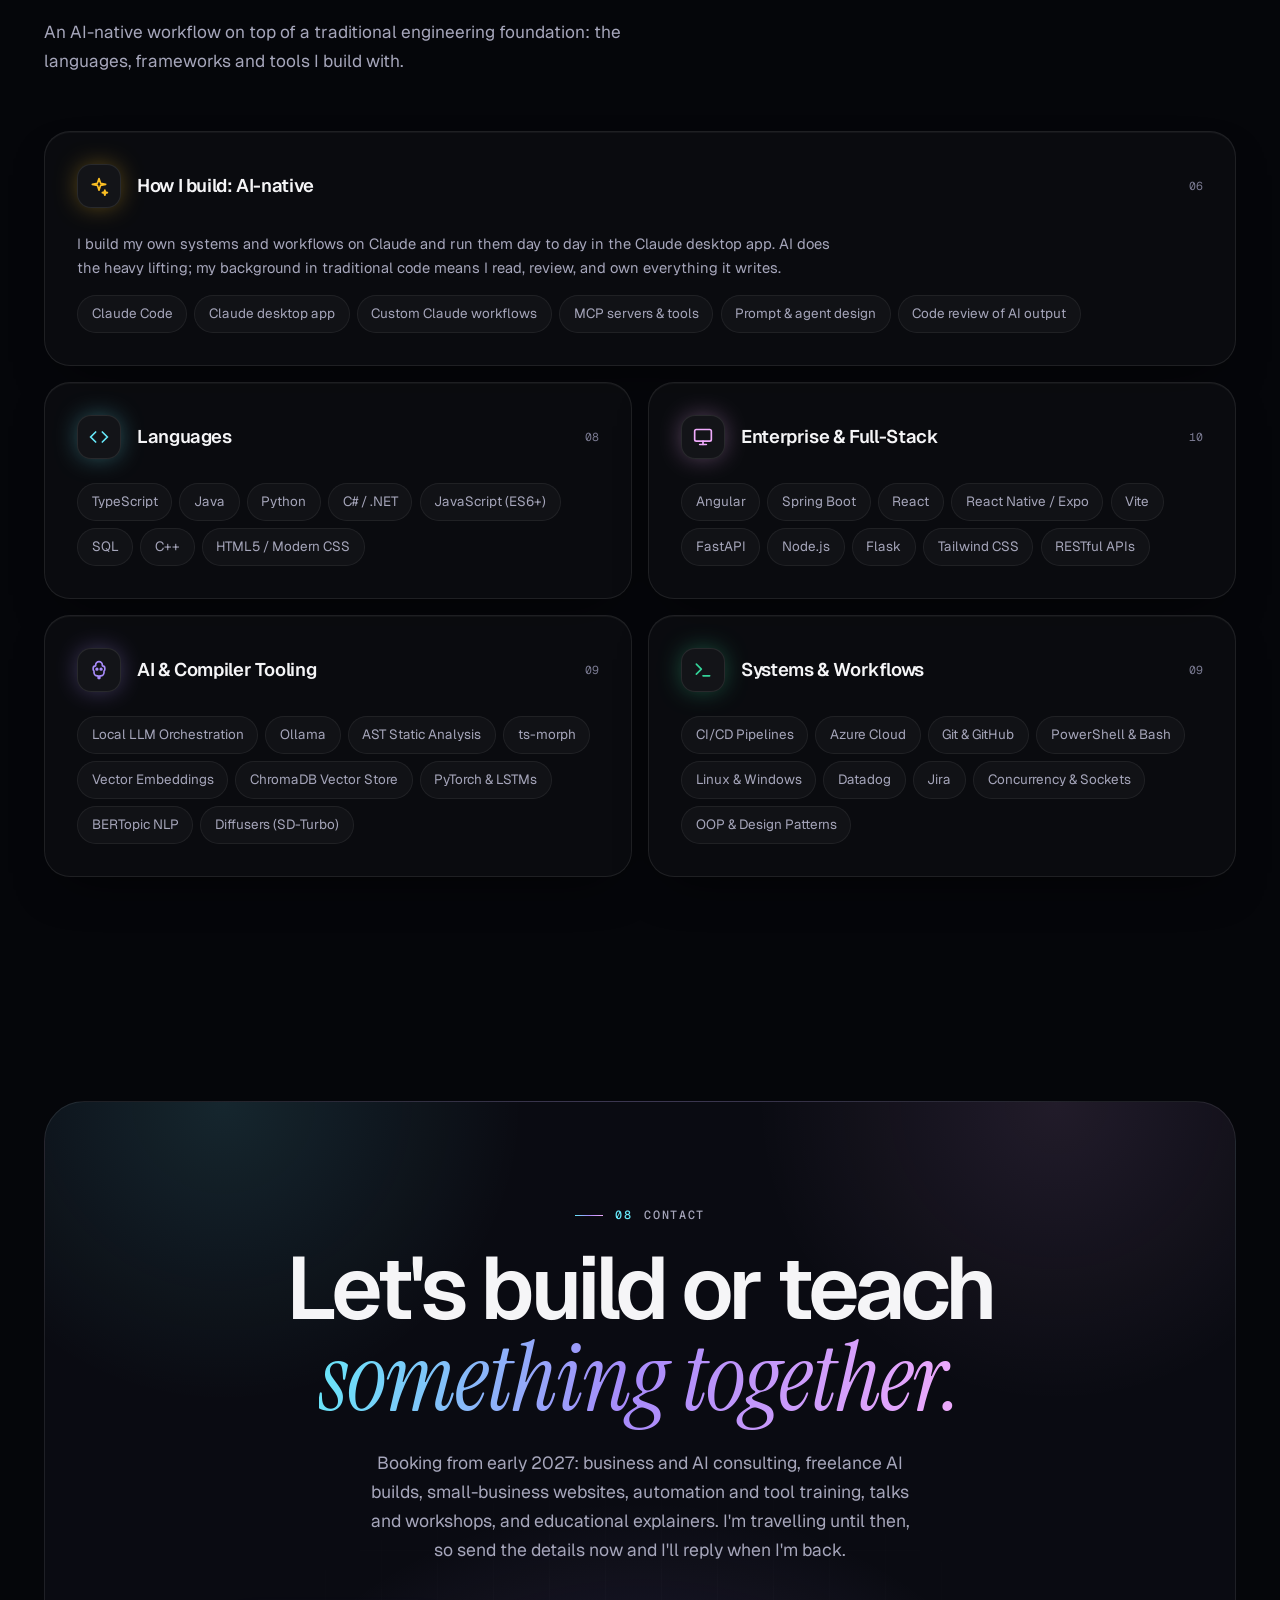
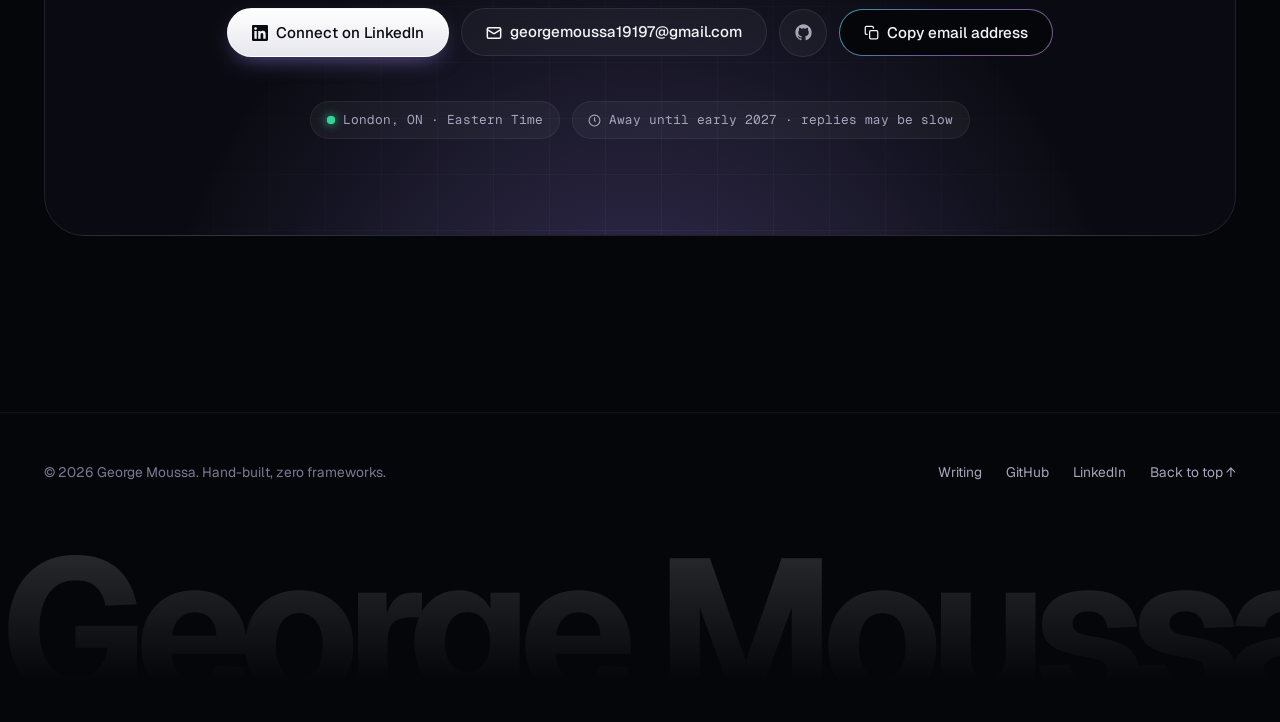
==== commit 8aae9f28: "Remove internal TD Bank details from site and llms.txt Drop the internal platform name (EDP), team n" ====
--- a/index.html
+++ b/index.html
@@ -289,8 +289,8 @@
             <div class="stat-label">years on the job</div>
           </div>
           <div class="stat">
-            <div class="stat-num"><span data-count="50">50</span><sup>+</sup></div>
-            <div class="stat-label">stakeholders aligned</div>
+            <div class="stat-num"><span data-count="8">8</span></div>
+            <div class="stat-label">services migrated</div>
           </div>
           <div class="stat">
             <div class="stat-num"><span data-count="25">25</span><sup>+</sup></div>
@@ -359,7 +359,7 @@
               Software only creates real value when humans can understand it, trust it, and steer it.
               Drawing from complementary backgrounds in <strong>Computer Science</strong> and <strong>Mechatronics Engineering</strong>, I approach systems from the machine level up—while recognizing that technical depth is useless if it stays locked inside an engineer's head.
               <br><br>
-              Across <span data-years>6+ years</span> shipping production software across enterprise banking, data pipelines, and private AI, I’ve served as the bridge between technical implementation and real-world business execution. Whether aligning 50+ enterprise stakeholders on mission-critical migrations, authoring explorable educational guides that deconstruct vector math from first principles, or advising teams on architecture, my work centers on a single conviction: <strong>great engineering demystifies complexity rather than hiding behind it</strong>.
+              Across <span data-years>6+ years</span> shipping production software across enterprise banking, data pipelines, and private AI, I’ve served as the bridge between technical implementation and real-world business execution. Whether aligning business and engineering teams on enterprise migrations, authoring explorable educational guides that deconstruct vector math from first principles, or advising teams on architecture, my work centers on a single conviction: <strong>great engineering demystifies complexity rather than hiding behind it</strong>.
               <br><br>
               In November 2026 I left TD Bank to go independent. I now work AI-native end to end, using models to design, write, and test software faster without giving up the judgment that production work taught me. Freelance builds, talks, and workshops are my main business, and creative projects like my educational campfire game keep me building for the fun of it.
             </p>
@@ -532,11 +532,11 @@
               </div>
               <div class="exp-metric-item">
                 <div class="exp-metric-num">8 Services</div>
-                <div class="exp-metric-label">Migrated to Enterprise EDP CI/CD</div>
+                <div class="exp-metric-label">Migrated to Enterprise CI/CD</div>
               </div>
               <div class="exp-metric-item">
-                <div class="exp-metric-num">50+ Stakeholders</div>
-                <div class="exp-metric-label">Cross-Functional eForms Alignment</div>
+                <div class="exp-metric-num">3 Engineers</div>
+                <div class="exp-metric-label">Mentored &amp; Onboarded</div>
               </div>
             </div>
 
@@ -551,7 +551,7 @@
               </li>
               <li class="exp-bullet-item">
                 <svg width="15" height="15" viewBox="0 0 24 24" fill="none" stroke="currentColor" stroke-width="2.5" stroke-linecap="round" stroke-linejoin="round"><polyline points="20 6 9 17 4 12"></polyline></svg>
-                <span><strong>CI/CD Modernization &amp; Zero Downtime:</strong> Drove migration of 8 services to TD's enterprise EDP CI/CD pipeline, authoring comprehensive documentation, runbooks, and hands-on support for seamless zero-downtime releases.</span>
+                <span><strong>CI/CD Modernization &amp; Zero Downtime:</strong> Drove migration of 8 services to the bank's enterprise CI/CD pipeline, authoring comprehensive documentation, runbooks, and hands-on support for seamless zero-downtime releases.</span>
               </li>
               <li class="exp-bullet-item">
                 <svg width="15" height="15" viewBox="0 0 24 24" fill="none" stroke="currentColor" stroke-width="2.5" stroke-linecap="round" stroke-linejoin="round"><polyline points="20 6 9 17 4 12"></polyline></svg>
@@ -563,7 +563,7 @@
               </li>
               <li class="exp-bullet-item">
                 <svg width="15" height="15" viewBox="0 0 24 24" fill="none" stroke="currentColor" stroke-width="2.5" stroke-linecap="round" stroke-linejoin="round"><polyline points="20 6 9 17 4 12"></polyline></svg>
-                <span><strong>Cross-Functional Leadership &amp; Mentorship:</strong> Aligned technical requirements and delivery across 50+ business and engineering stakeholders; mentored 3 engineers on the eConsent team and initiated recurring engineering learning sessions.</span>
+                <span><strong>Cross-Functional Leadership &amp; Mentorship:</strong> Aligned technical requirements and delivery across business and engineering teams; mentored 3 engineers and initiated recurring engineering learning sessions.</span>
               </li>
             </ul>
 
@@ -574,7 +574,7 @@
               <span class="tech-tag">TypeScript</span>
               <span class="tech-tag">Python</span>
               <span class="tech-tag">REST APIs</span>
-              <span class="tech-tag">CI/CD (EDP)</span>
+              <span class="tech-tag">CI/CD</span>
               <span class="tech-tag">Azure Cloud</span>
               <span class="tech-tag">Datadog</span>
               <span class="tech-tag">SQL</span>
@@ -949,7 +949,7 @@
               <span class="skill-cat-count">09</span>
             </div>
             <div class="skill-pills">
-              <span class="skill-pill">CI/CD Pipelines (EDP)</span>
+              <span class="skill-pill">CI/CD Pipelines</span>
               <span class="skill-pill">Azure Cloud</span>
               <span class="skill-pill">Git &amp; GitHub</span>
               <span class="skill-pill">PowerShell &amp; Bash</span>
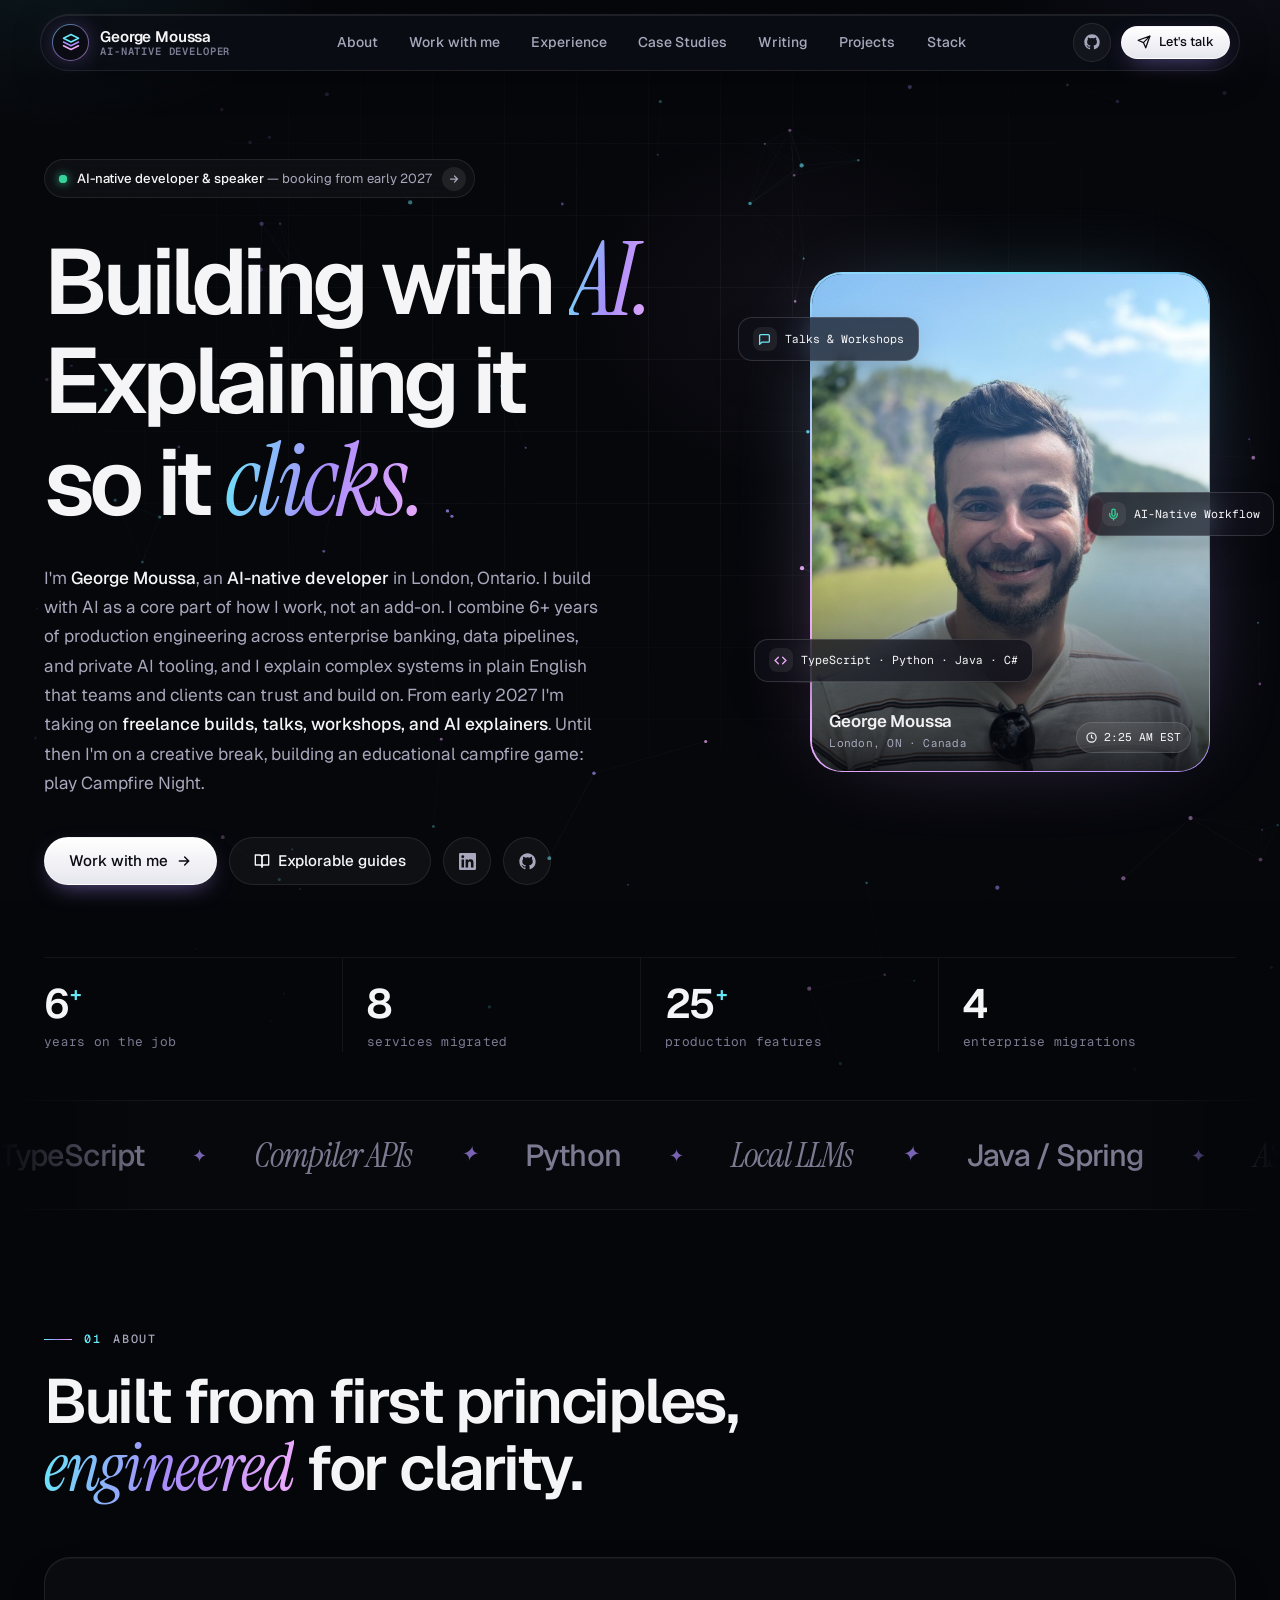
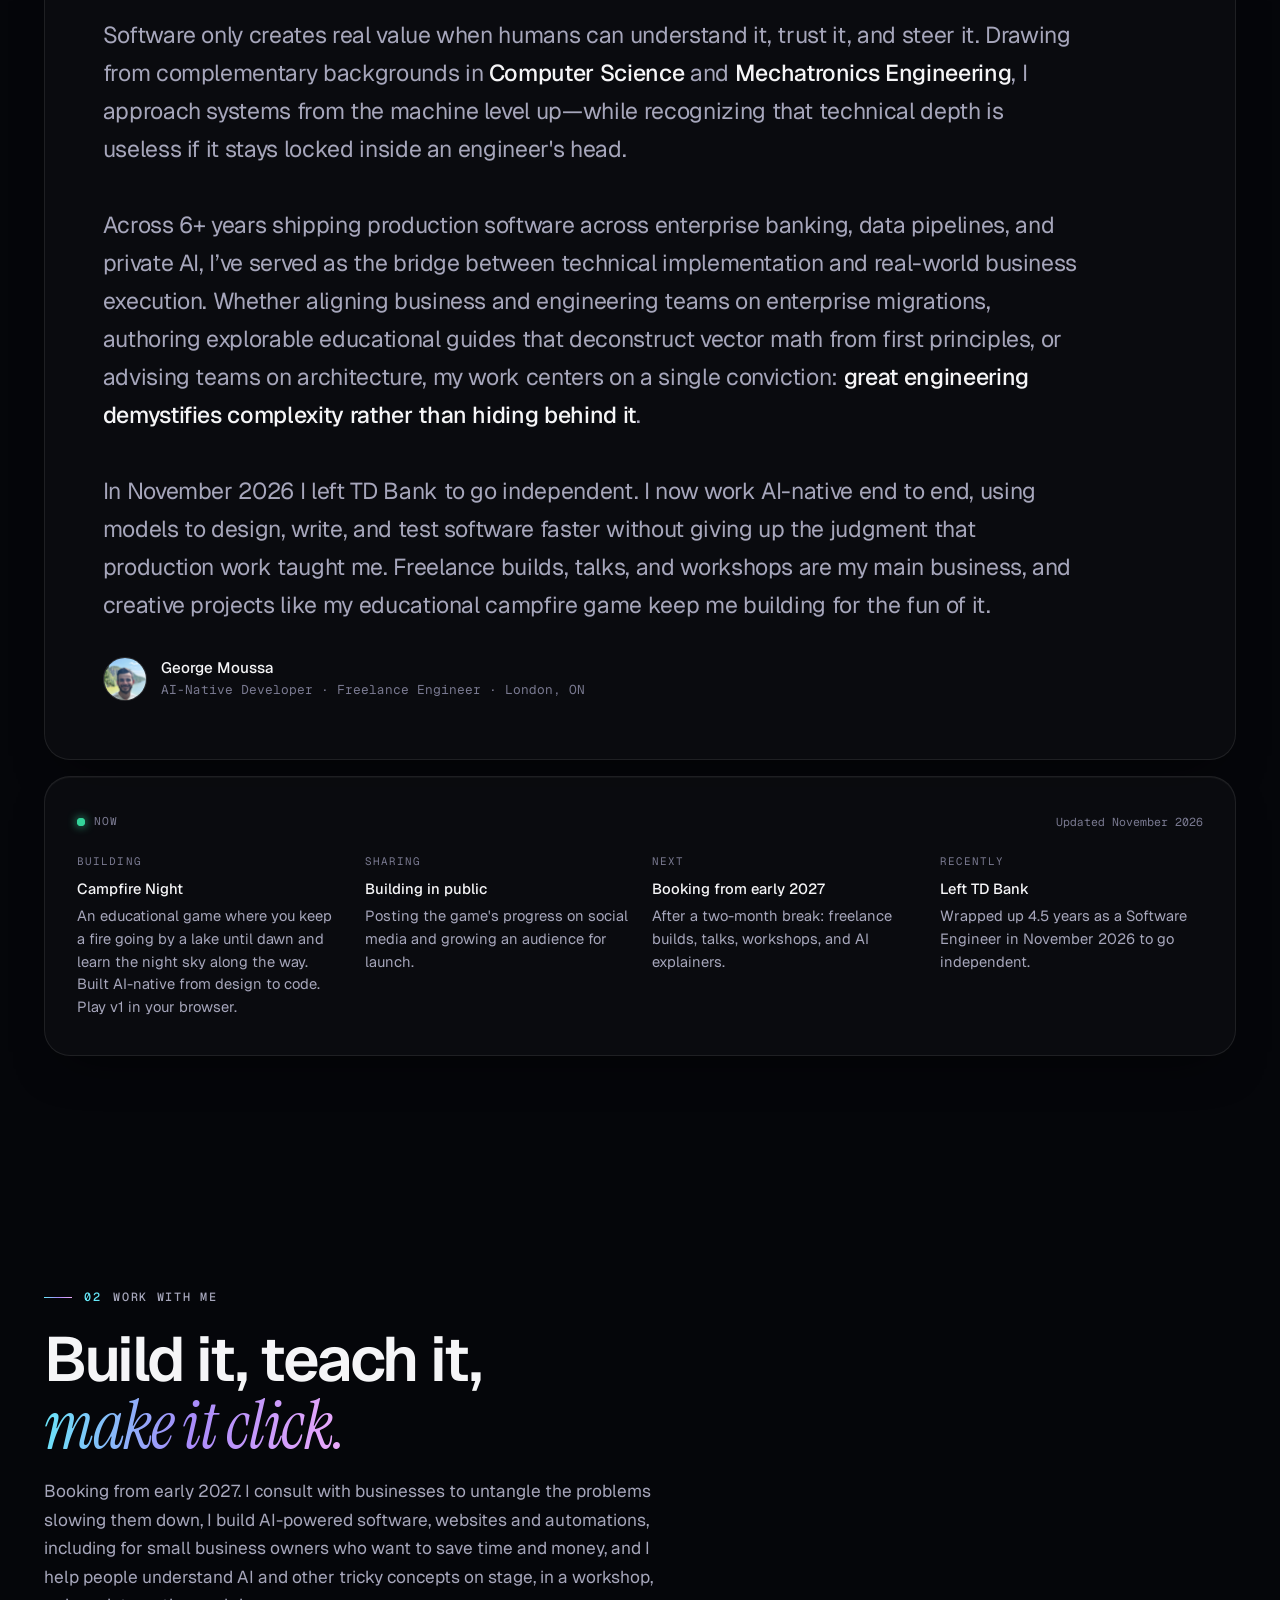
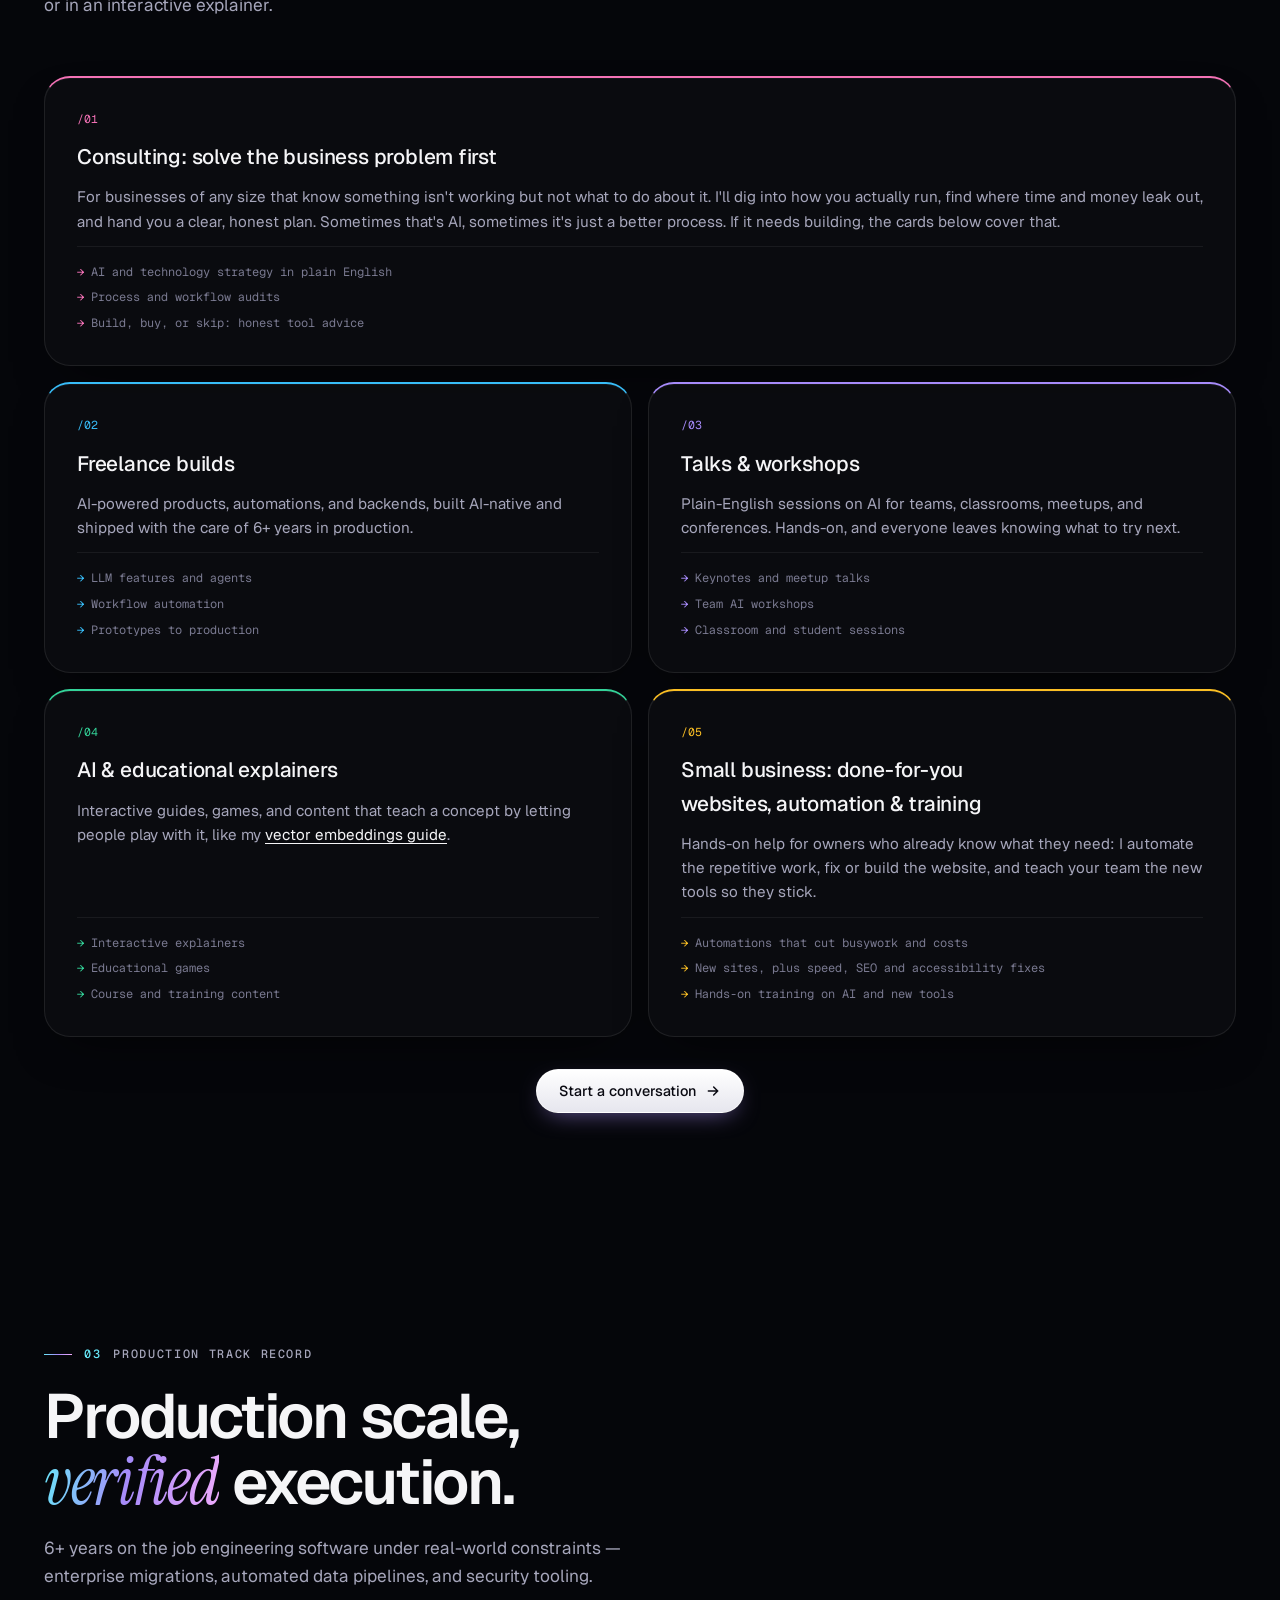
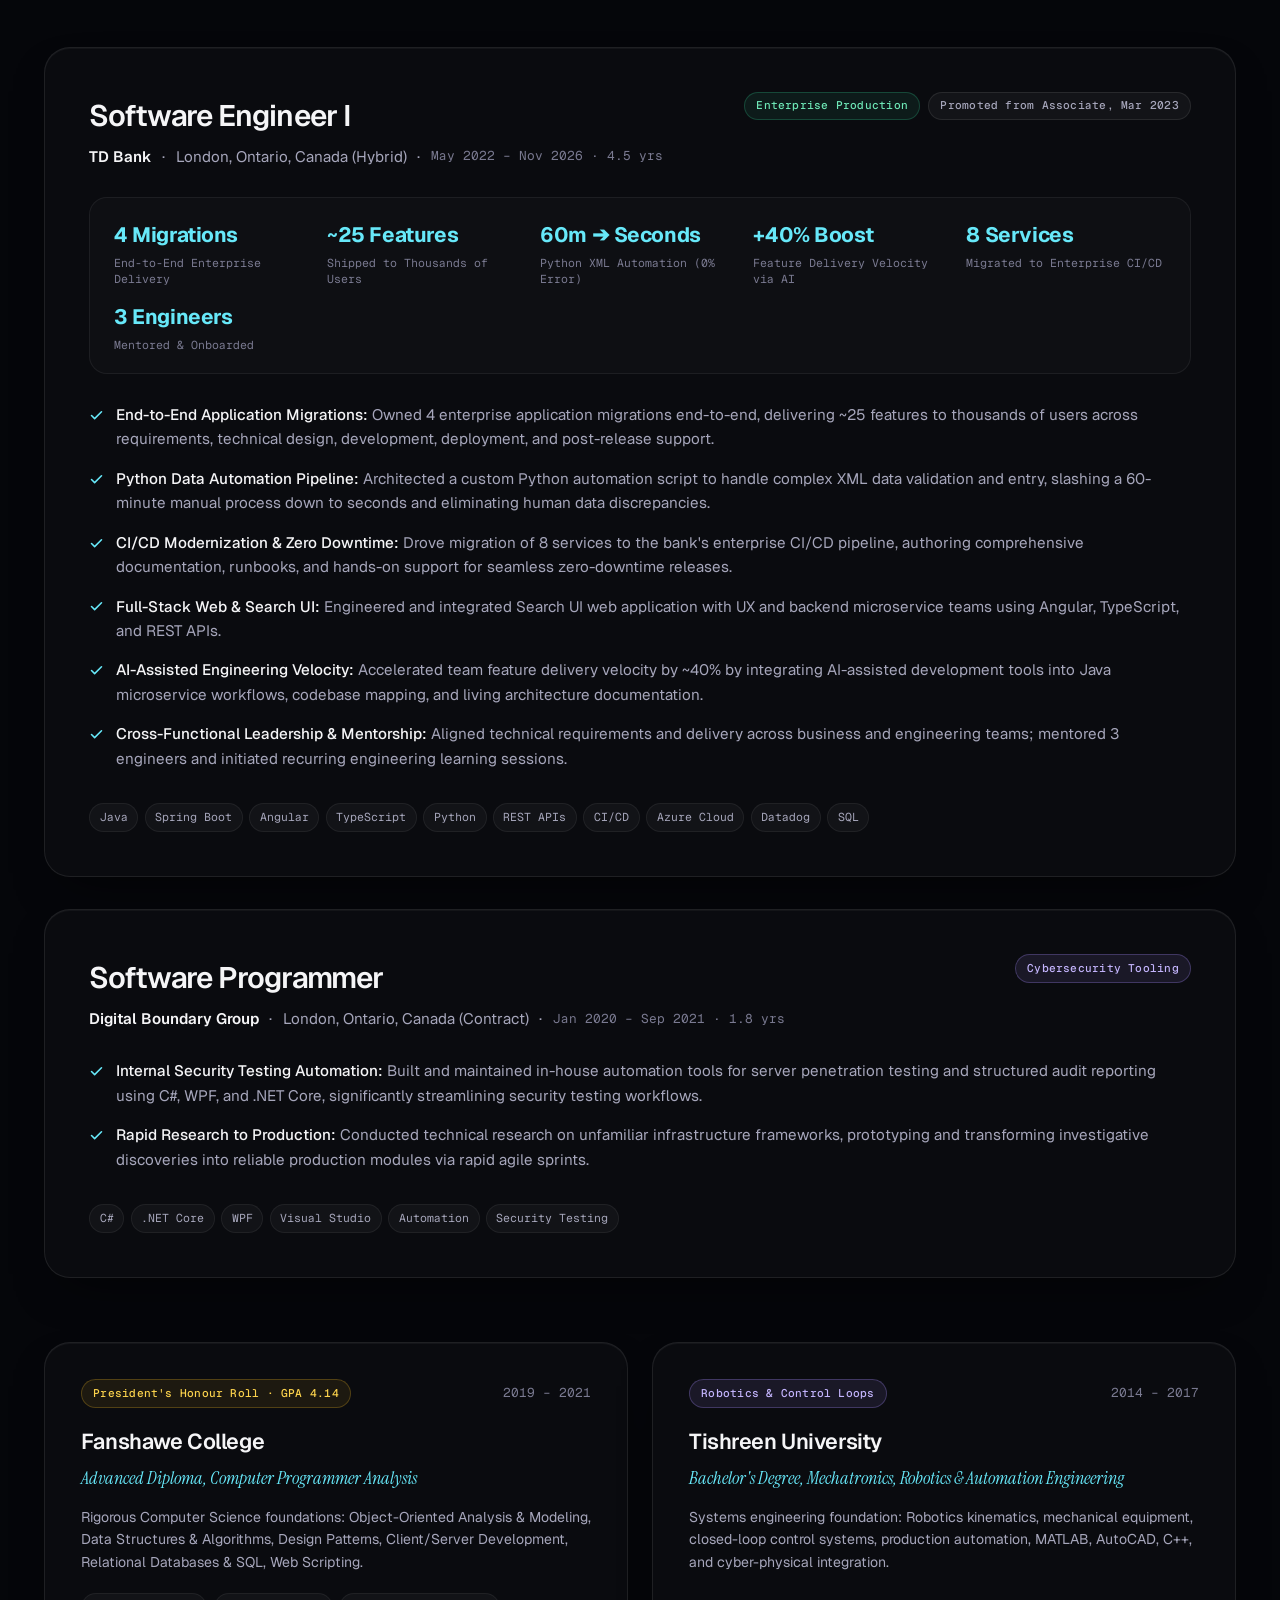
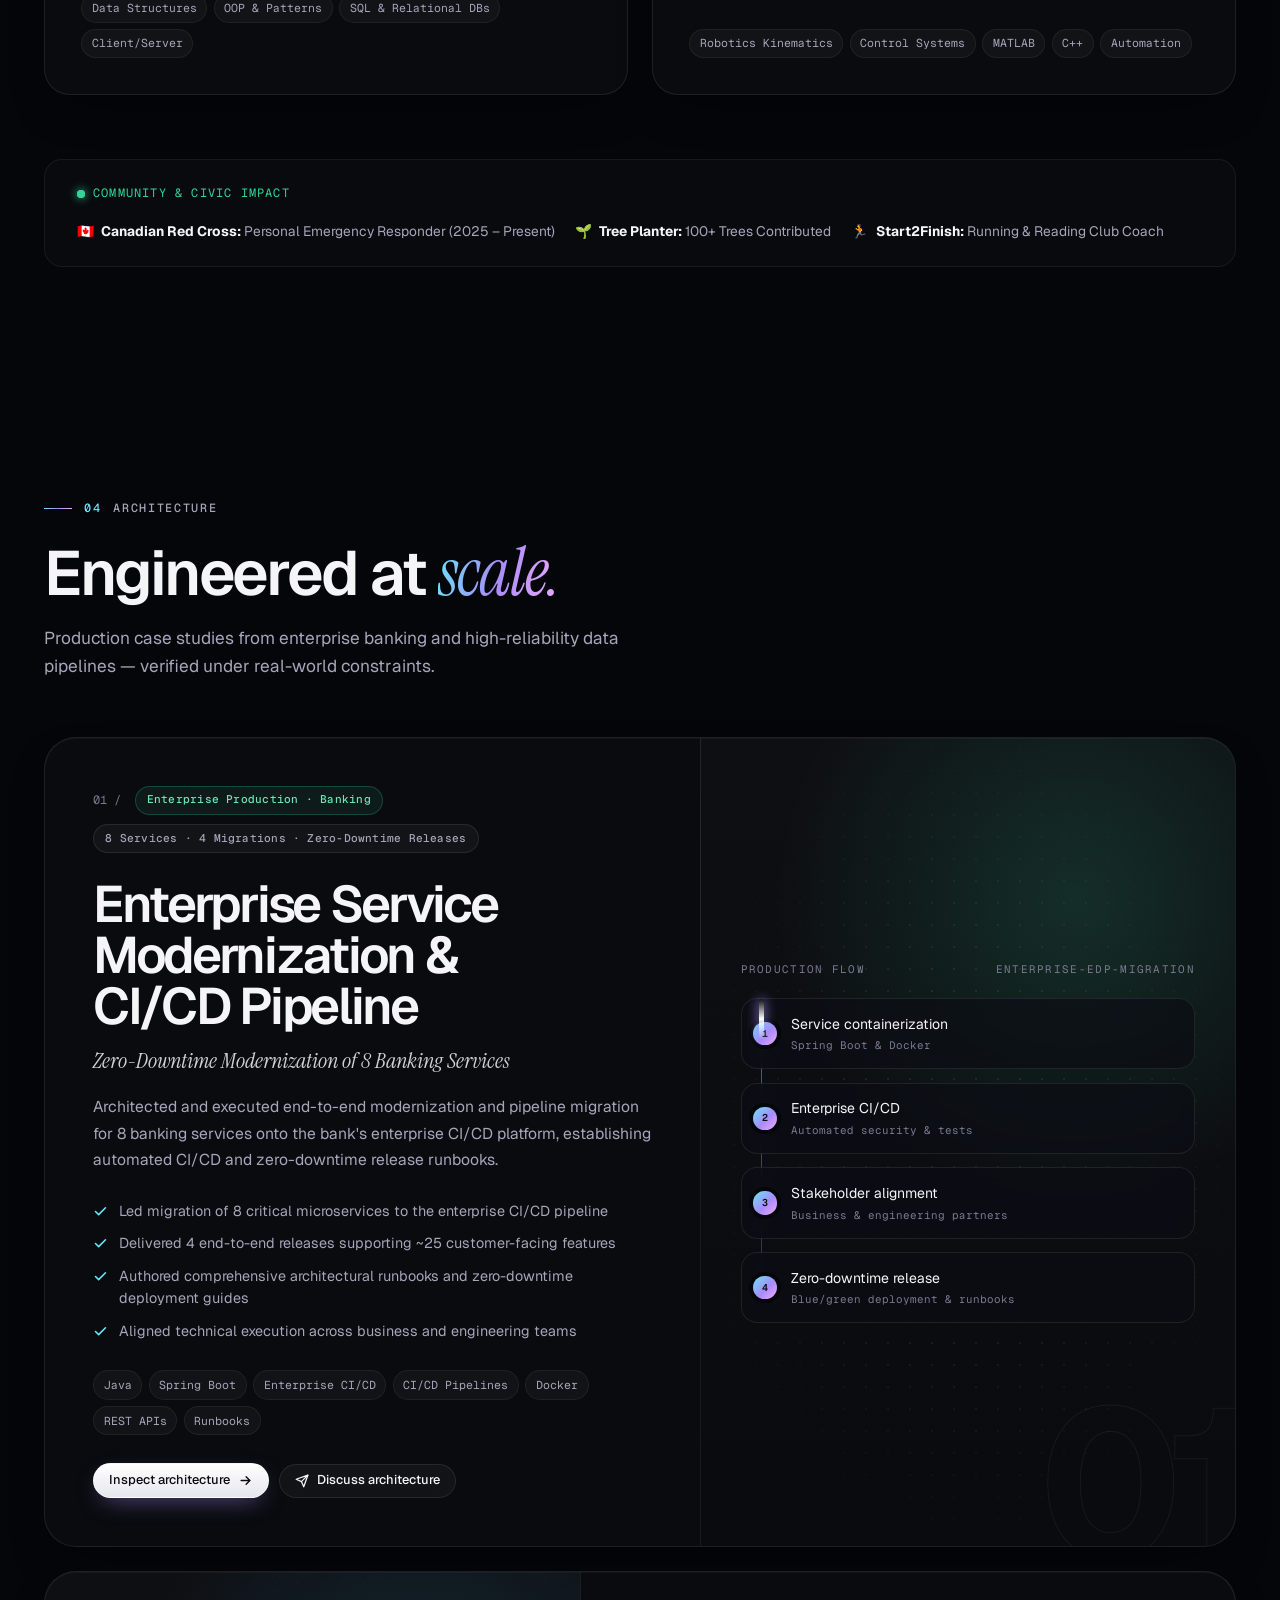
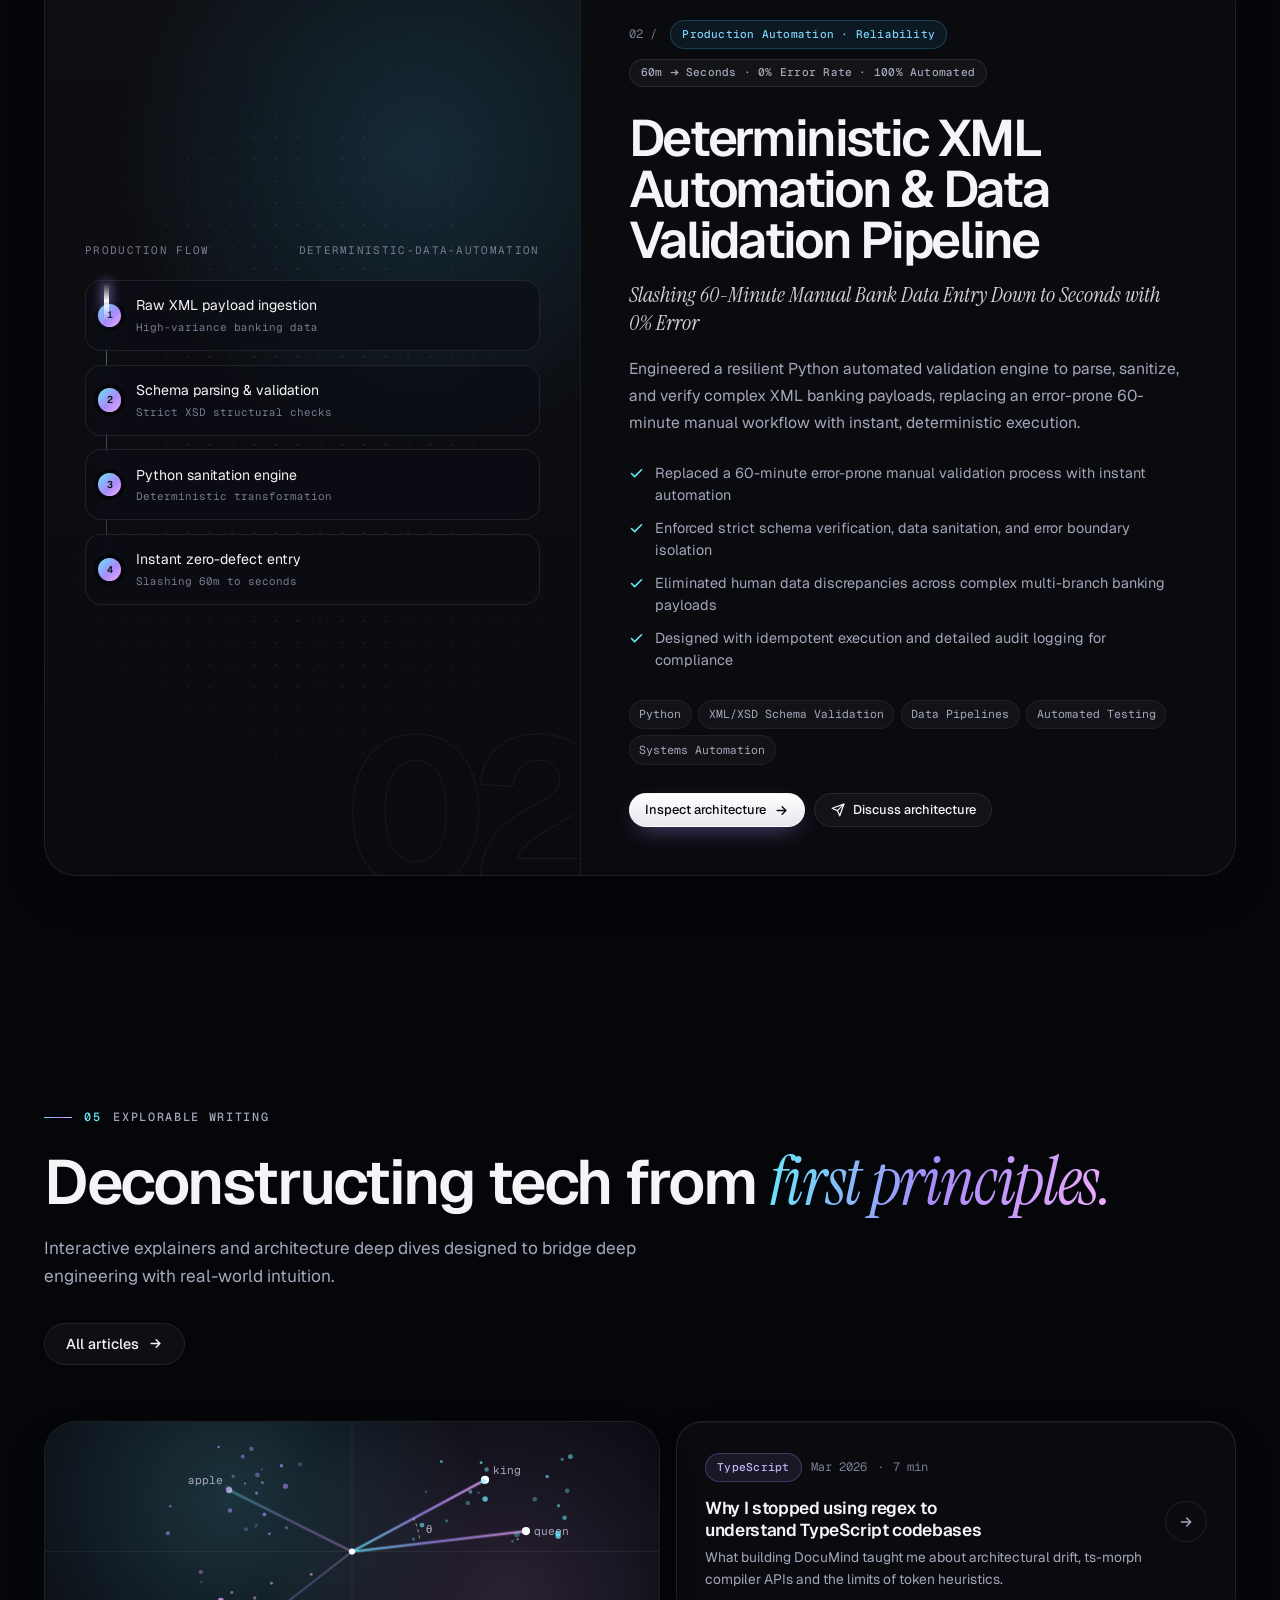
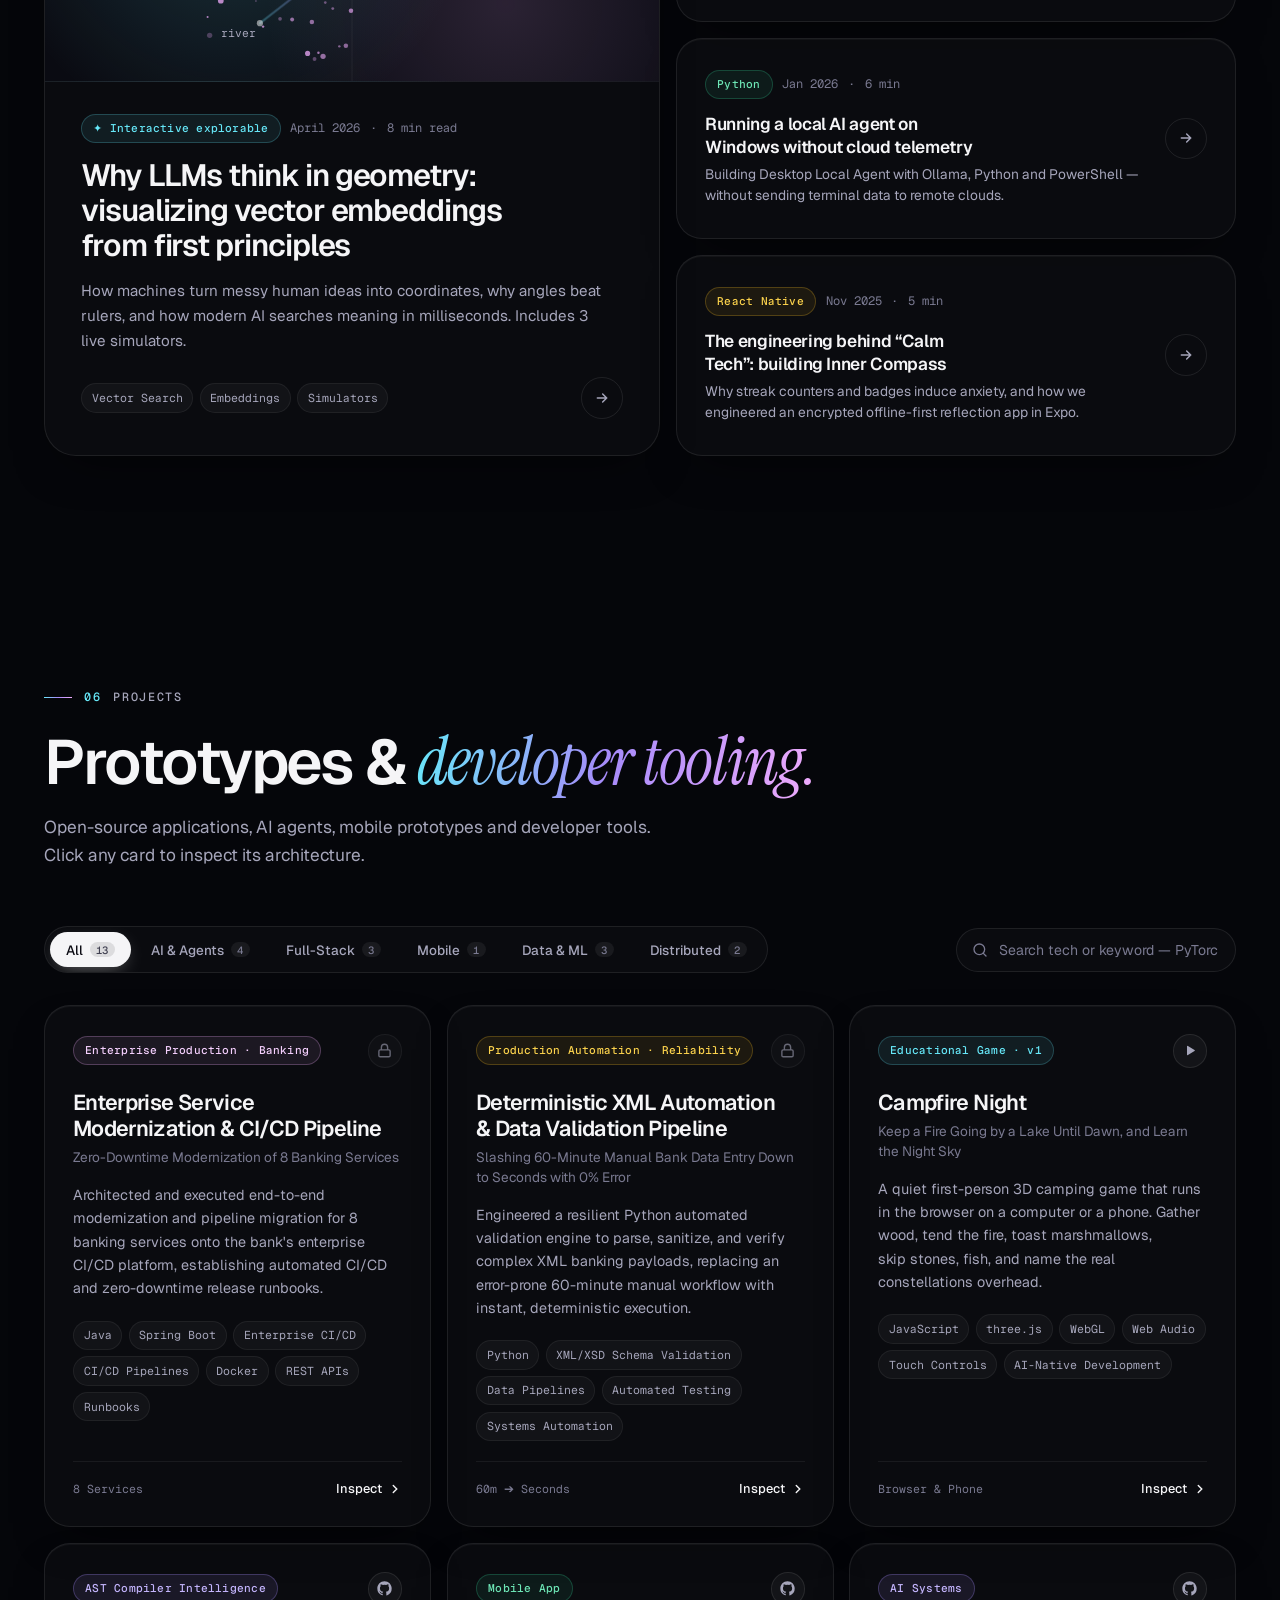
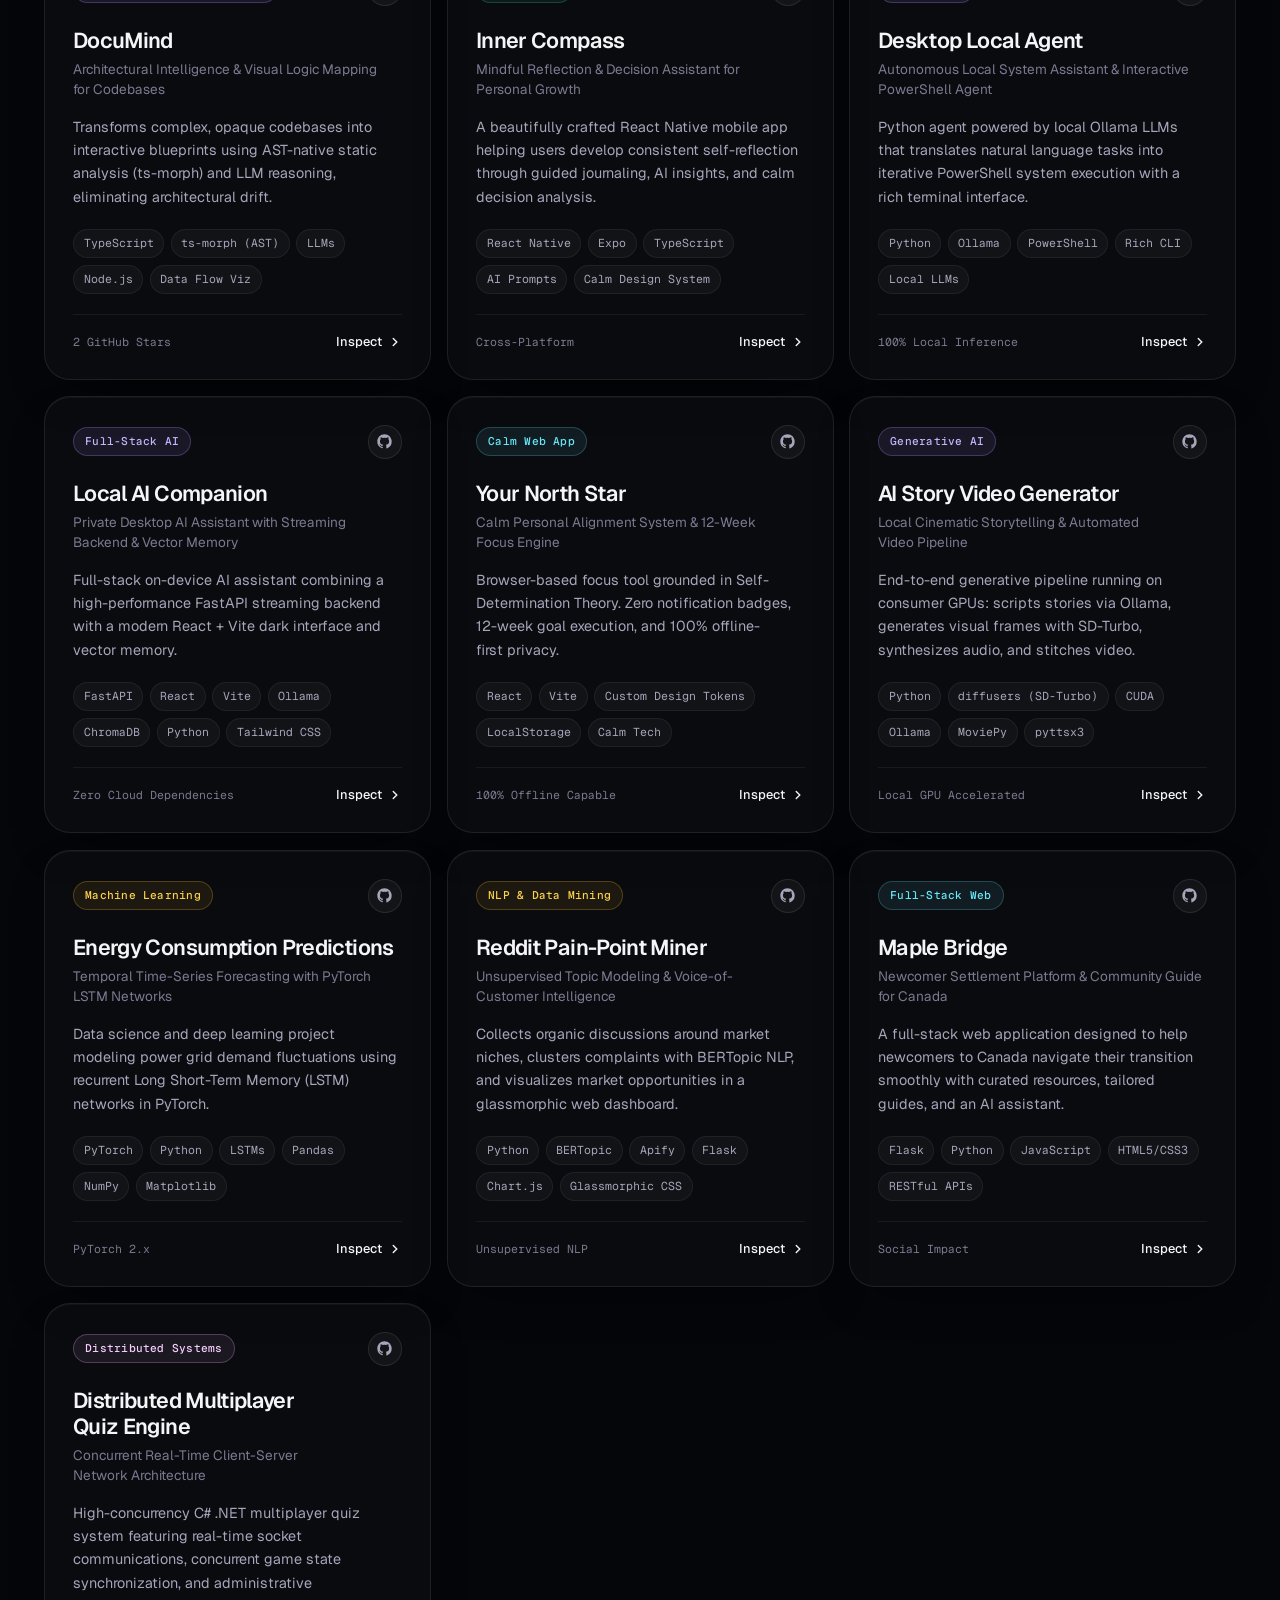
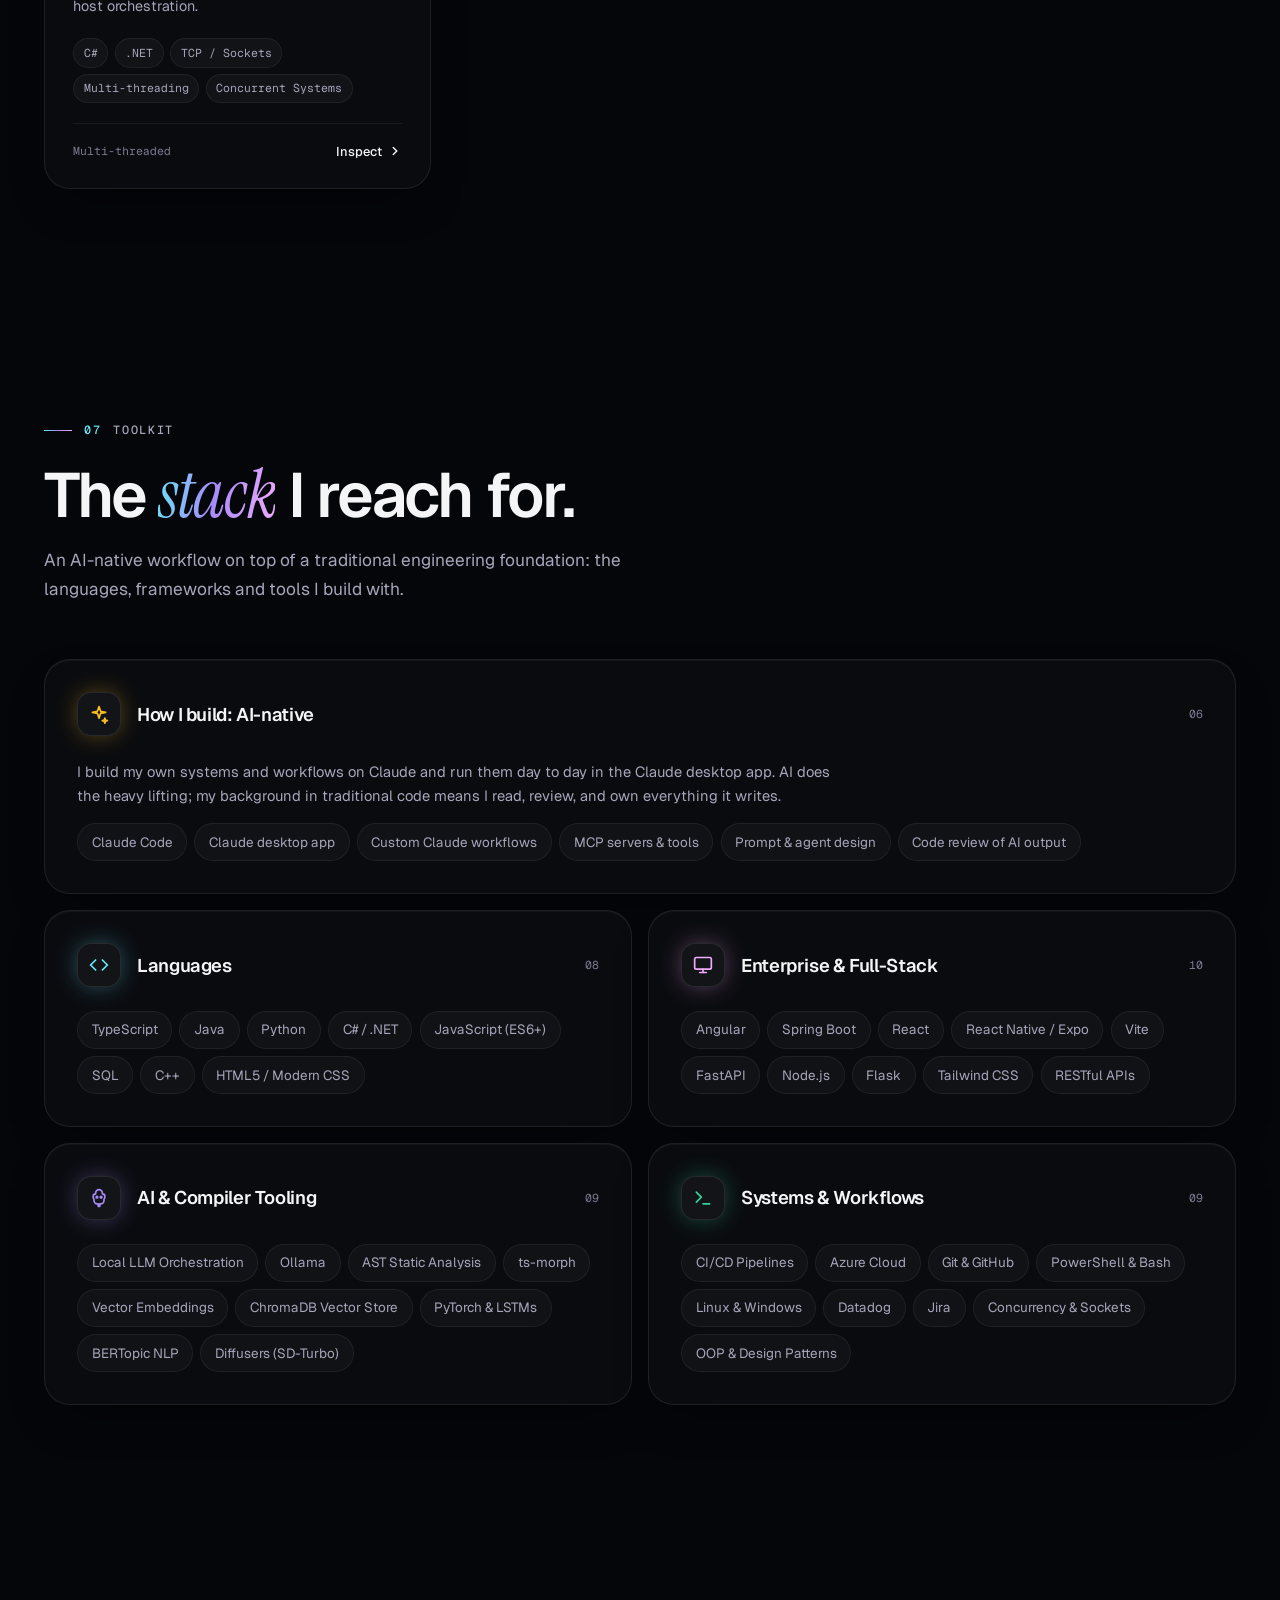
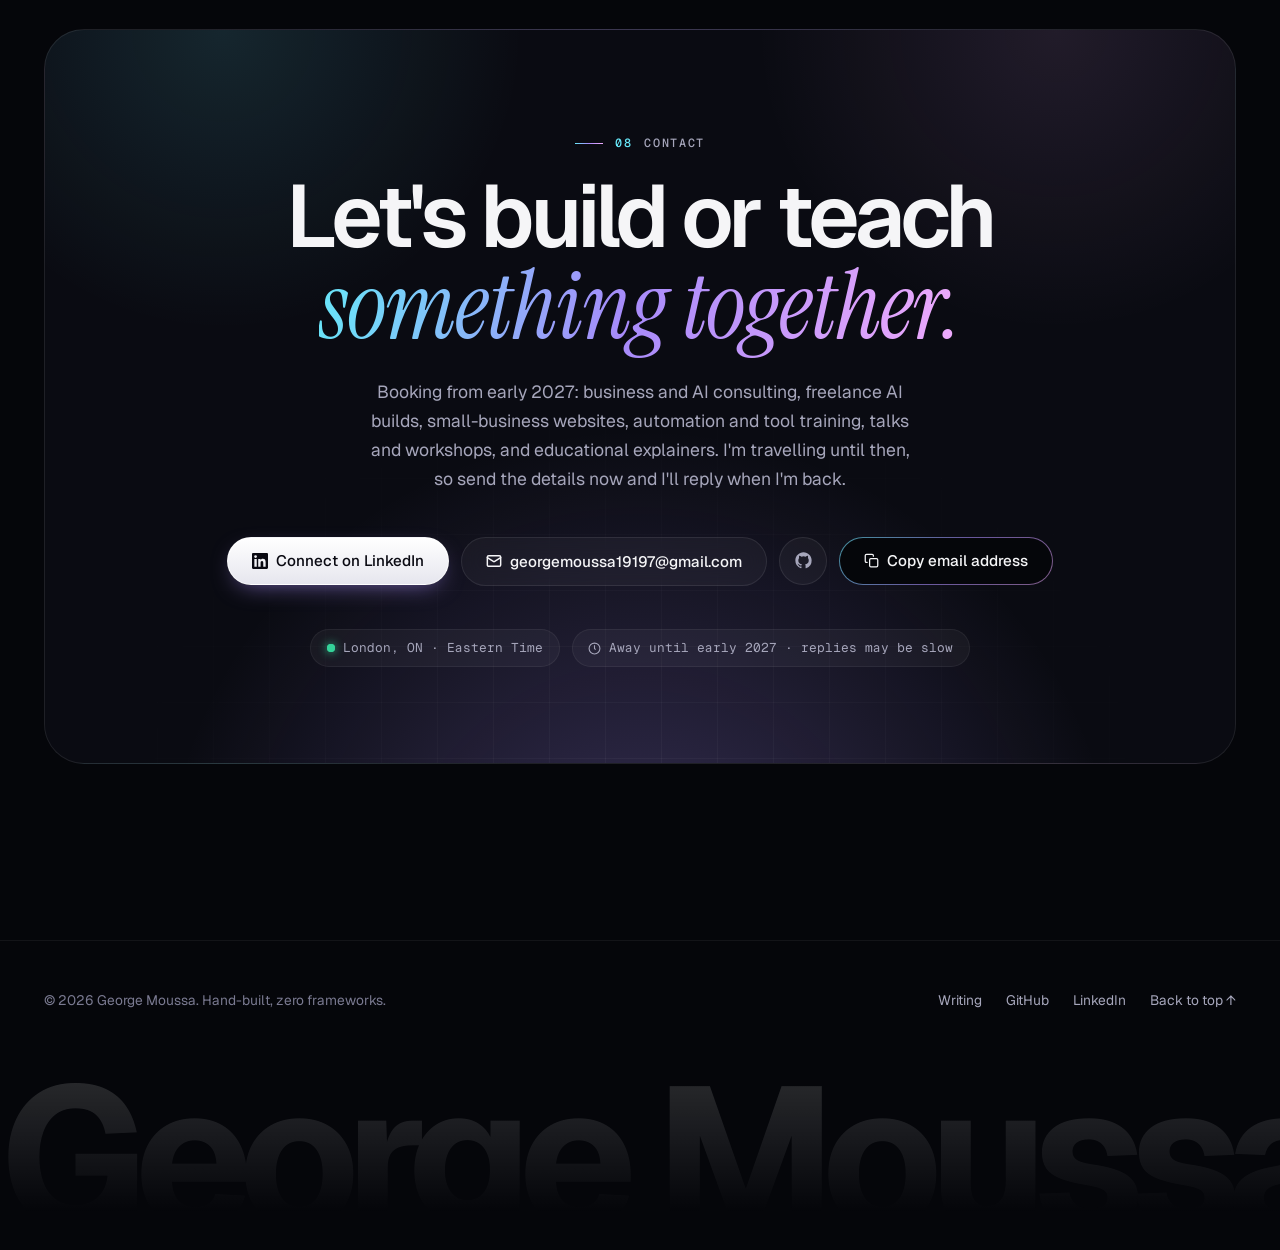
==== commit fecfadb6: "Publish Campfire Night v1 at /campfire-night/ and feature it on the home page Co-Authored-By: Claude" ====
--- a/index.html
+++ b/index.html
@@ -225,7 +225,7 @@
             <p class="hero-subtitle hero-fade" style="--d: 0.45s">
               I'm <strong>George Moussa</strong>, an <strong>AI-native developer</strong> in London, Ontario. I build with AI as a core part of how I work, not an add-on.
               I combine <span data-years>6+ years</span> of production engineering across enterprise banking, data pipelines, and private AI tooling, and I explain complex systems in plain English that teams and clients can trust and build on.
-              From early 2027 I'm taking on <strong>freelance builds, talks, workshops, and AI explainers</strong>. Until then I'm on a creative break, building an educational campfire game.
+              From early 2027 I'm taking on <strong>freelance builds, talks, workshops, and AI explainers</strong>. Until then I'm on a creative break, building an educational campfire game: <a href="campfire-night/">play Campfire Night</a>.
             </p>
 
             <div class="hero-cta-group hero-fade" style="--d: 0.6s">
@@ -381,7 +381,7 @@
             <ul class="now-list">
               <li>
                 <span class="now-kicker">Building</span>
-                <span><strong>Campfire Classroom</strong>An educational game where you learn around a campfire. Working title, built AI-native from design to code.</span>
+                <span><strong>Campfire Night</strong>An educational game where you keep a fire going by a lake until dawn and learn the night sky along the way. Built AI-native from design to code. <a href="campfire-night/">Play v1 in your browser</a>.</span>
               </li>
               <li>
                 <span class="now-kicker">Sharing</span>
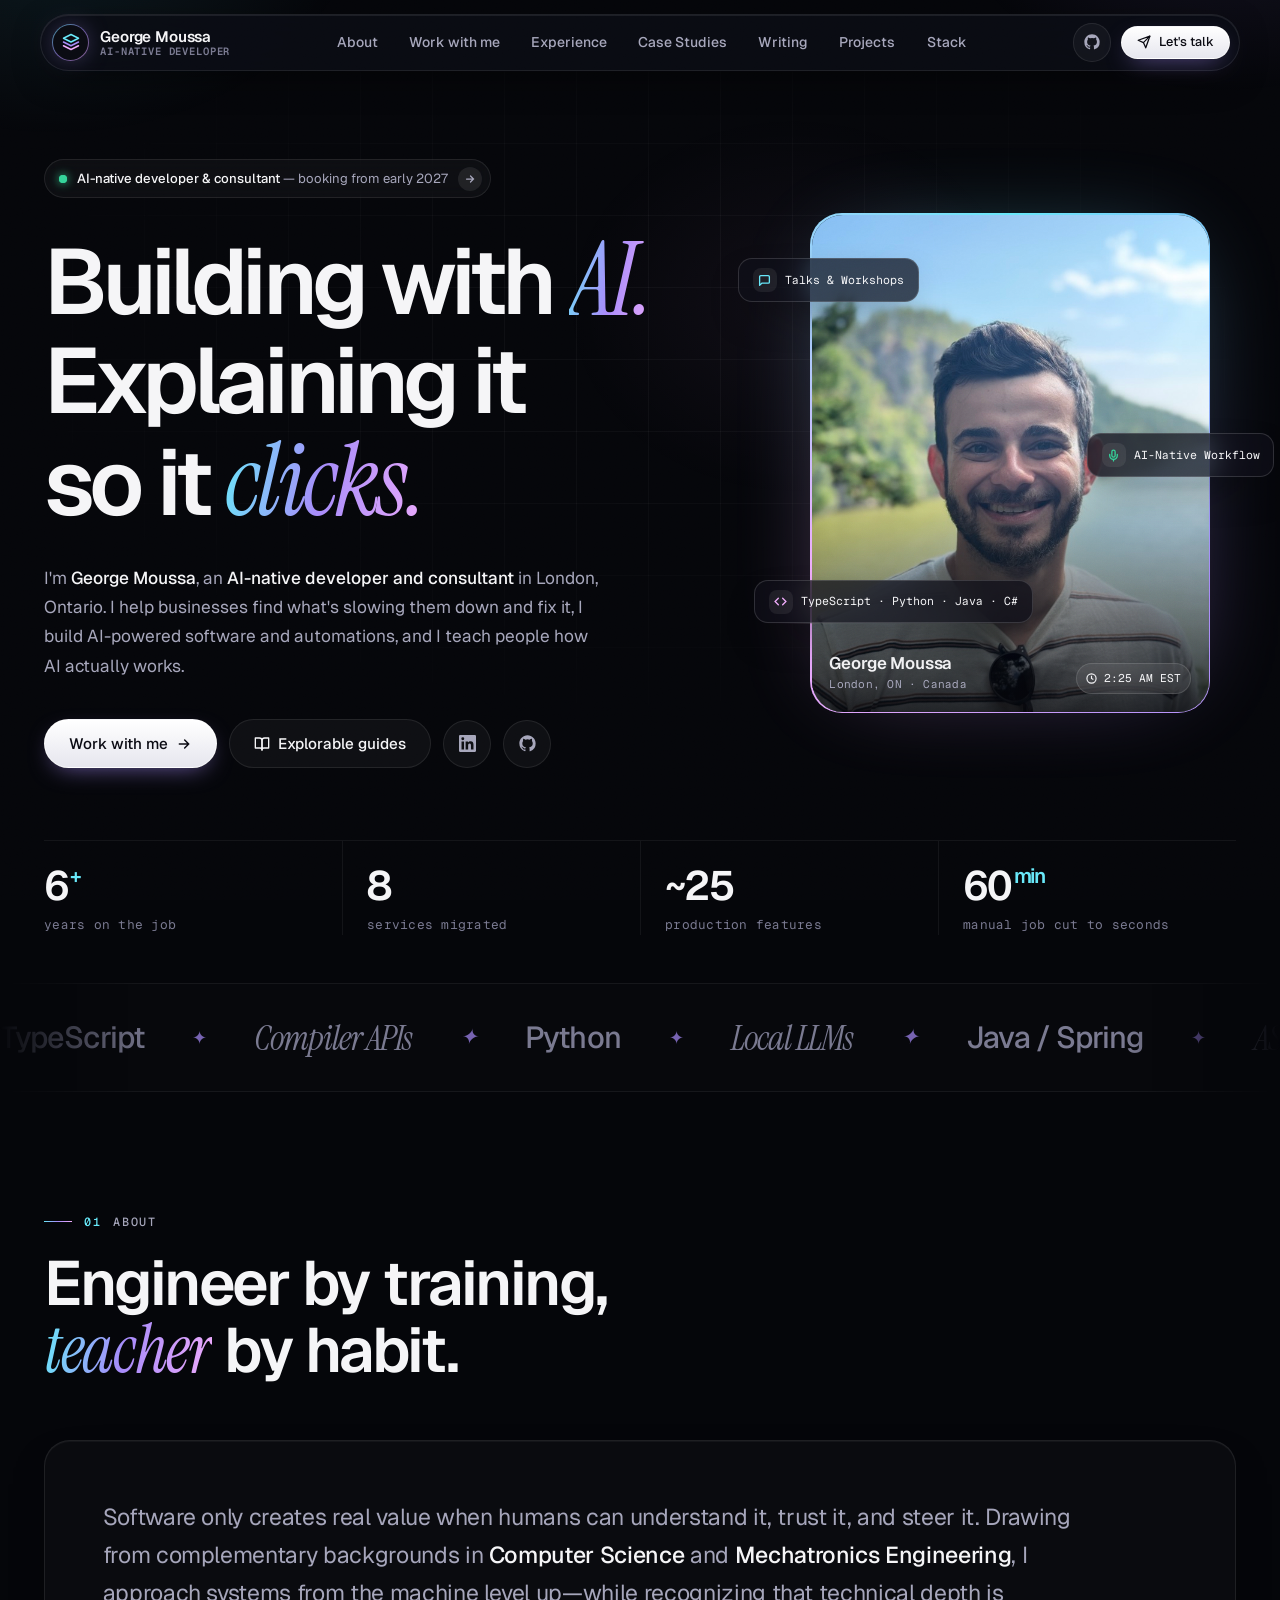
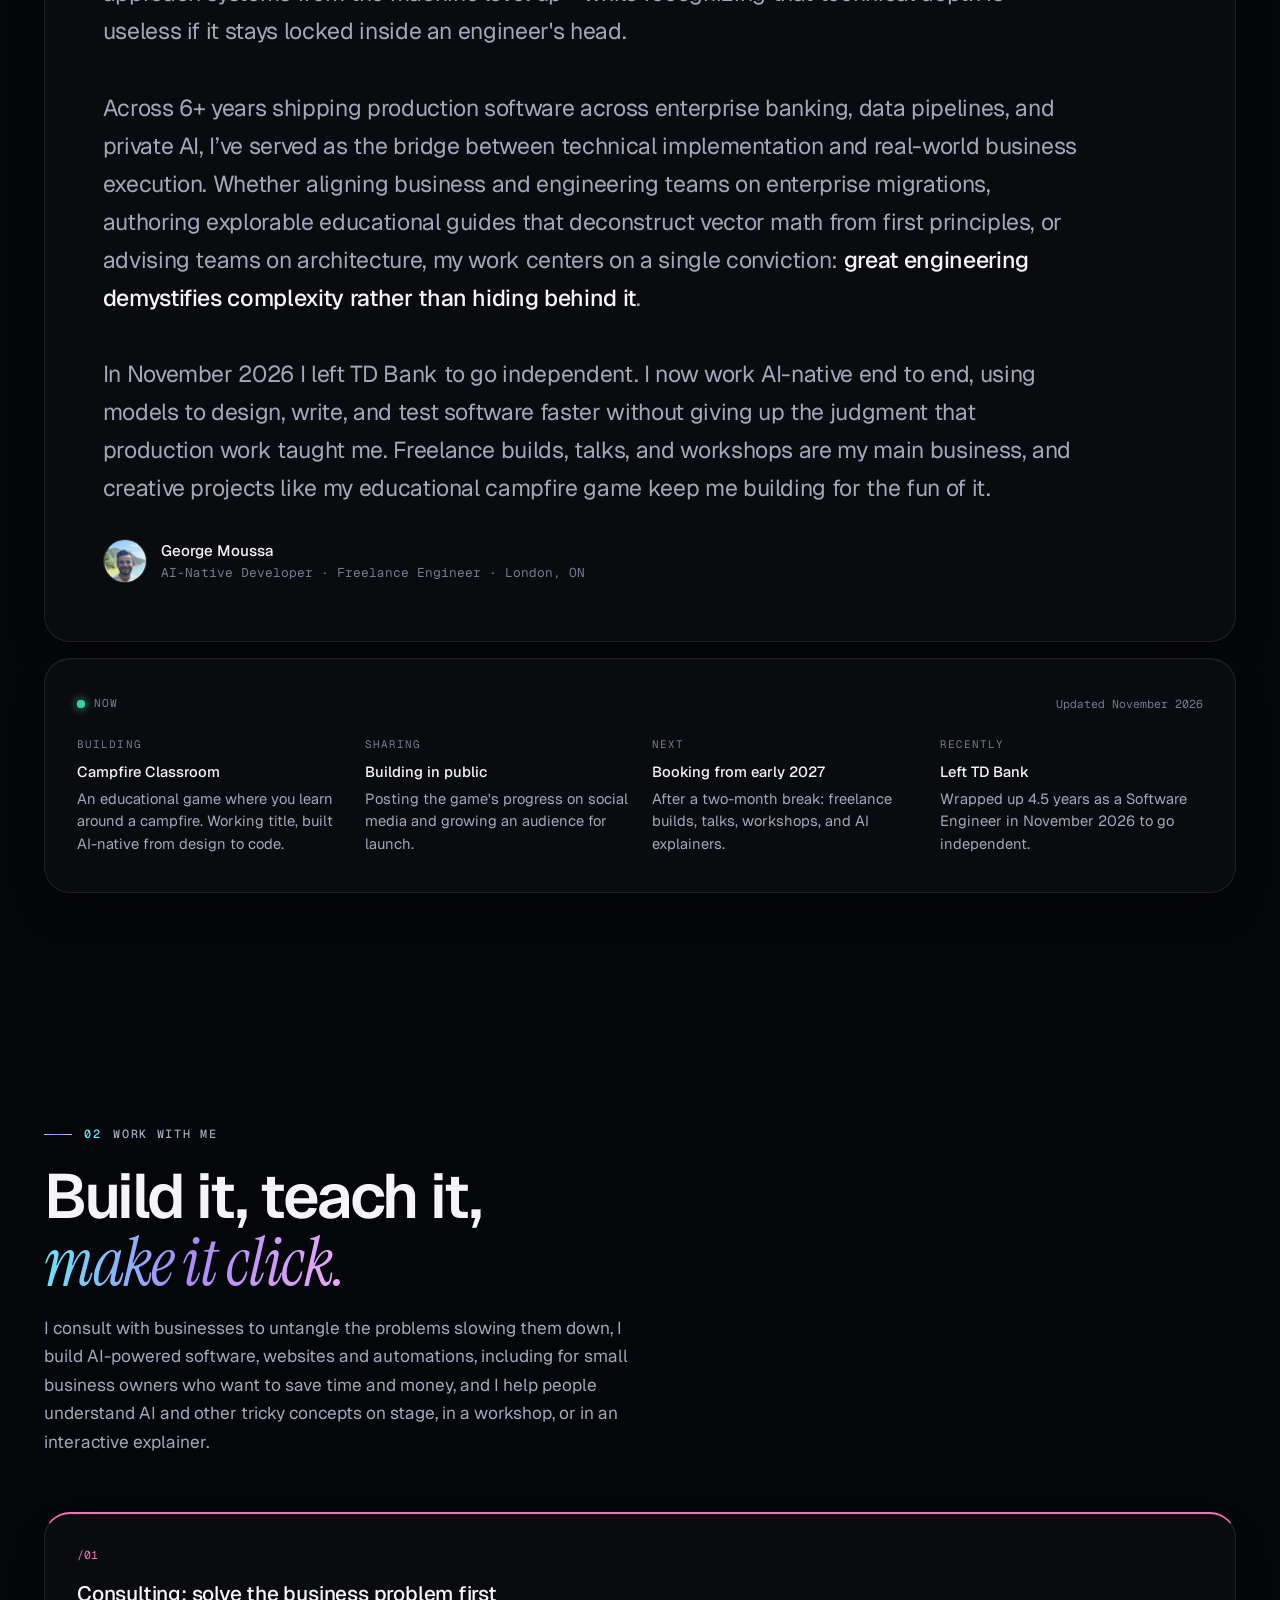
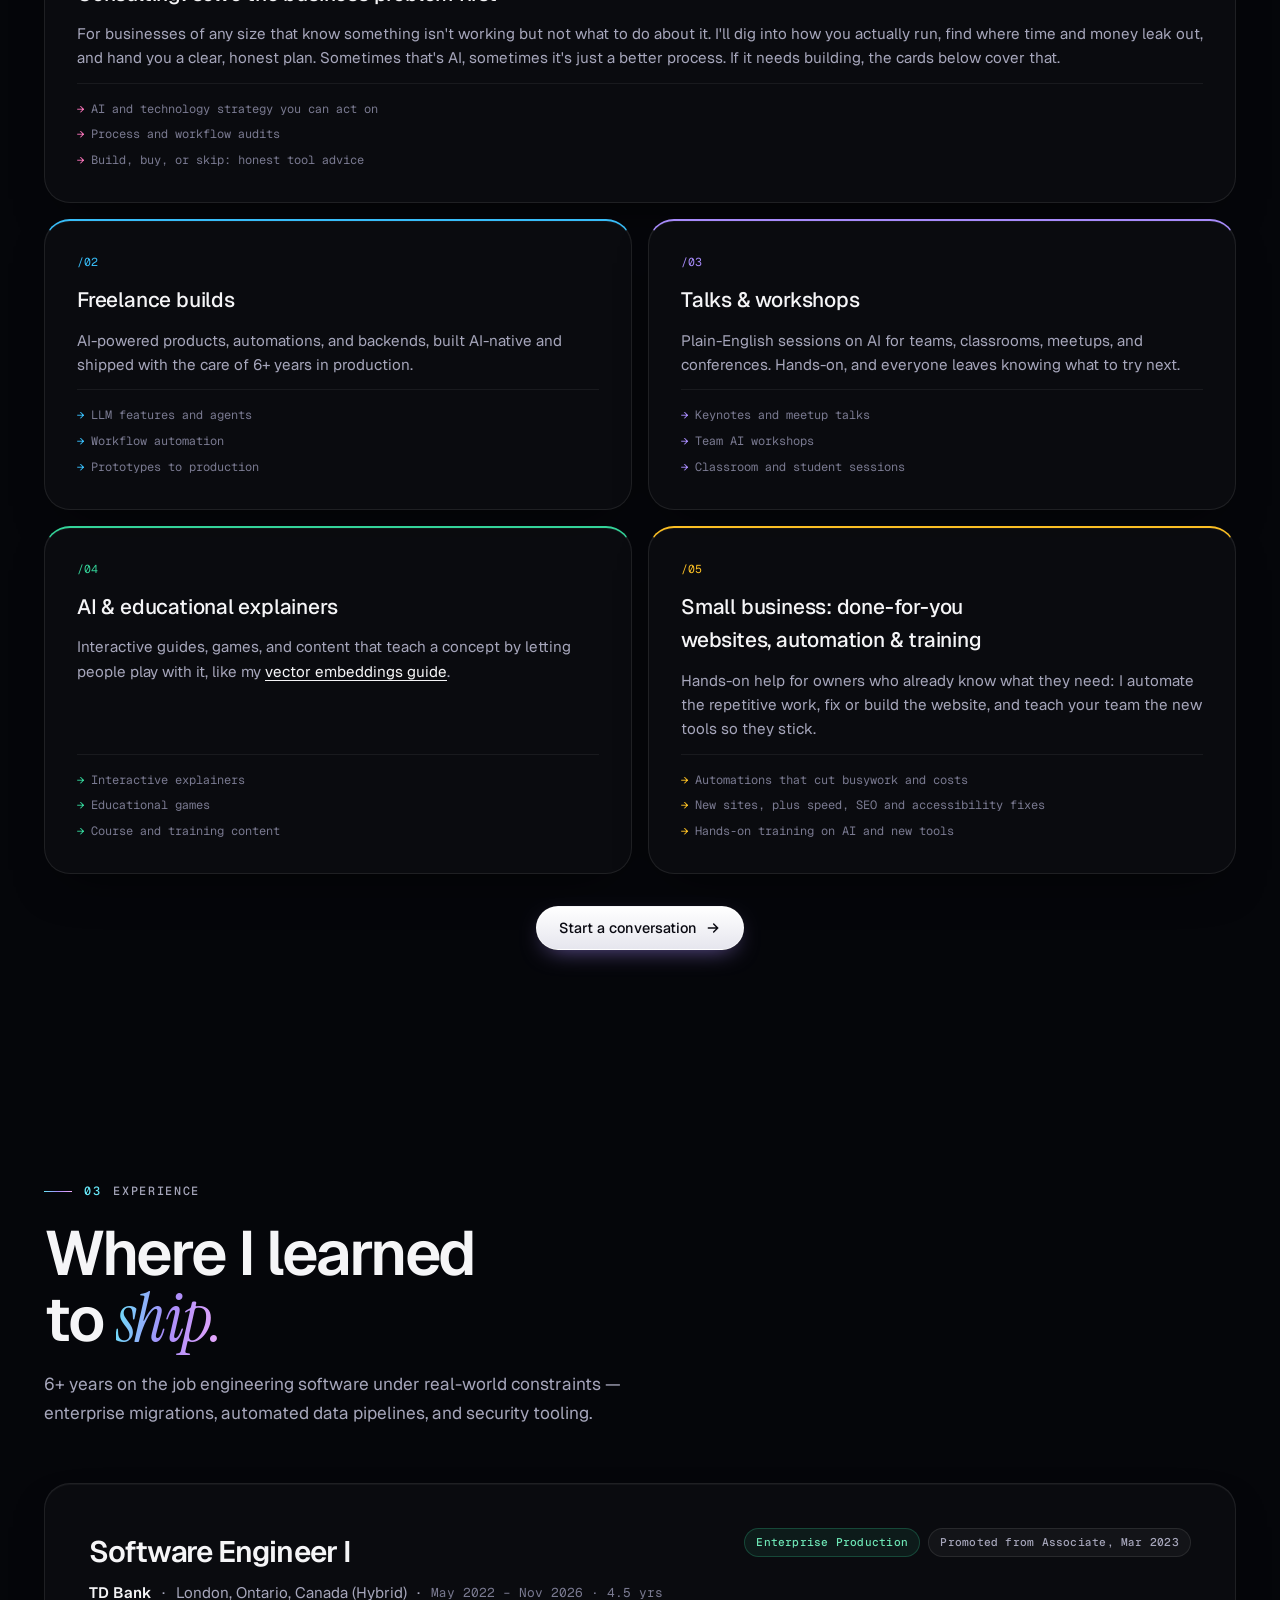
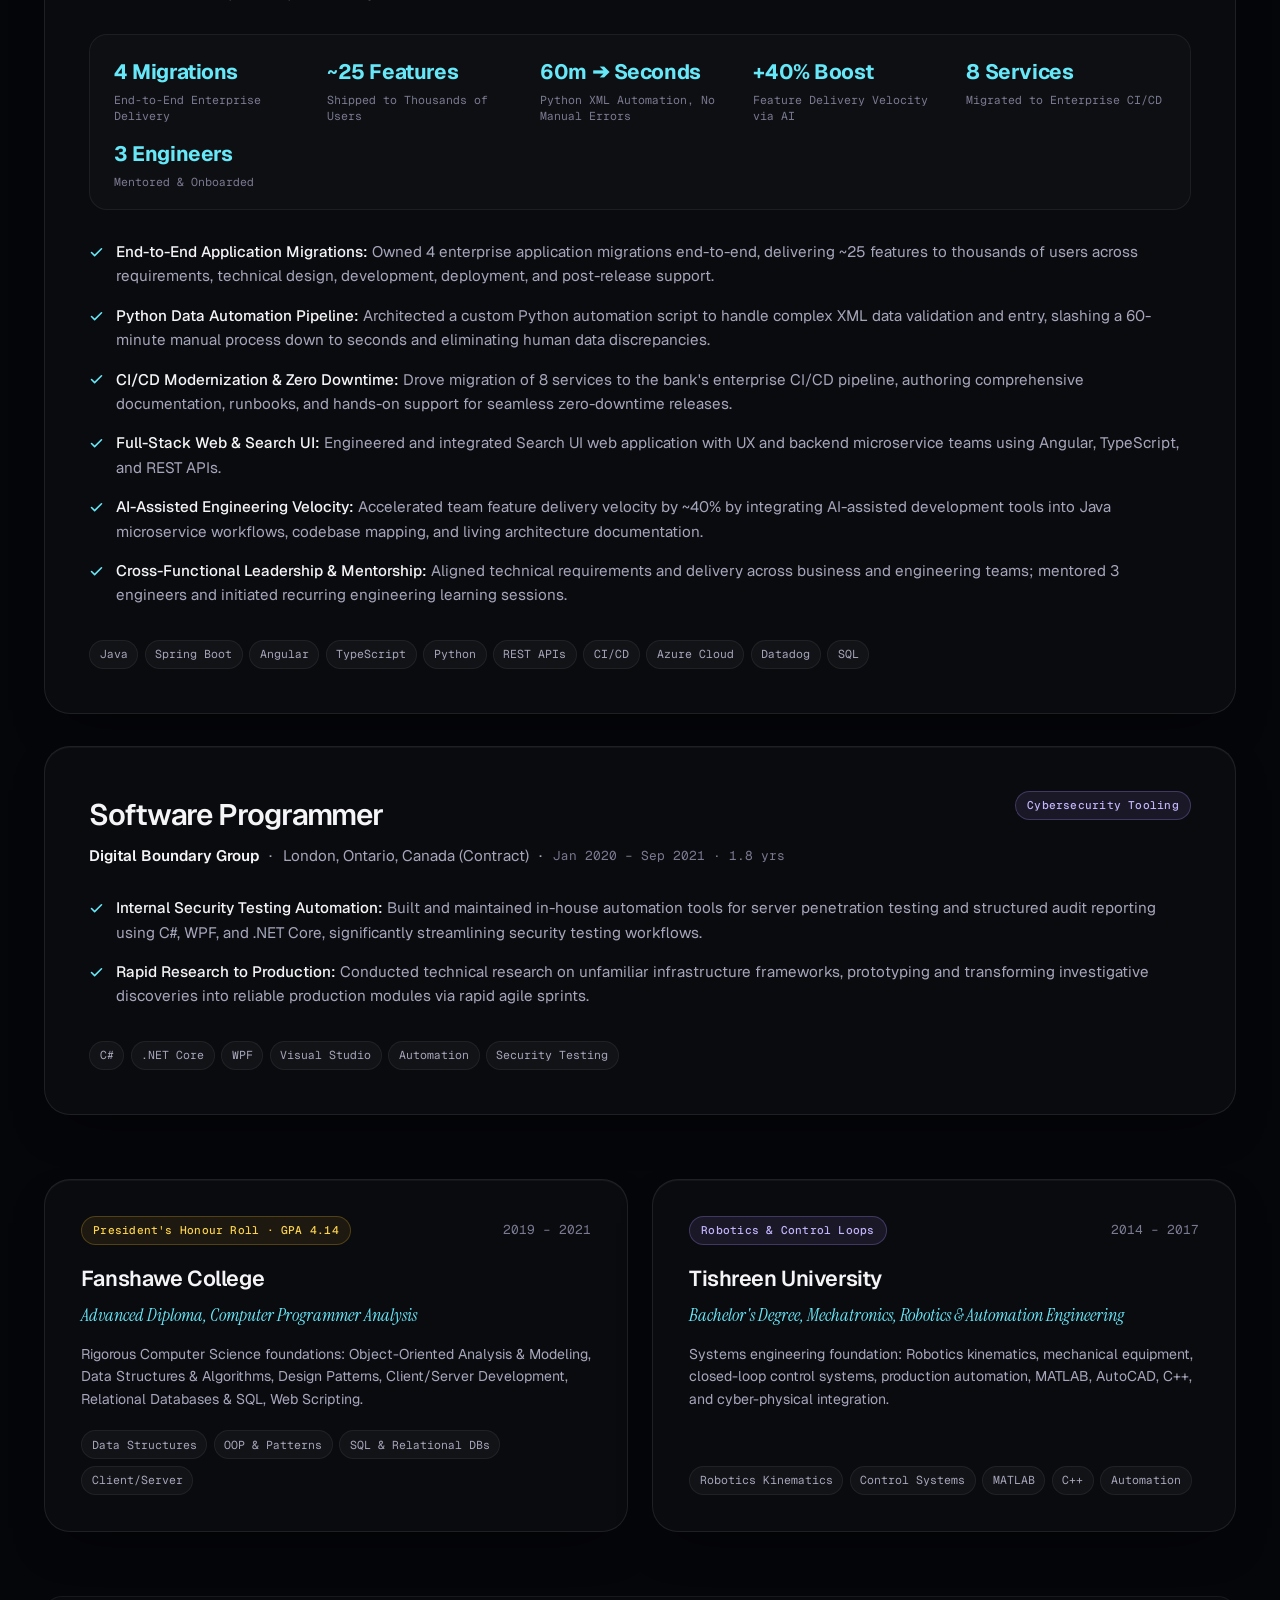
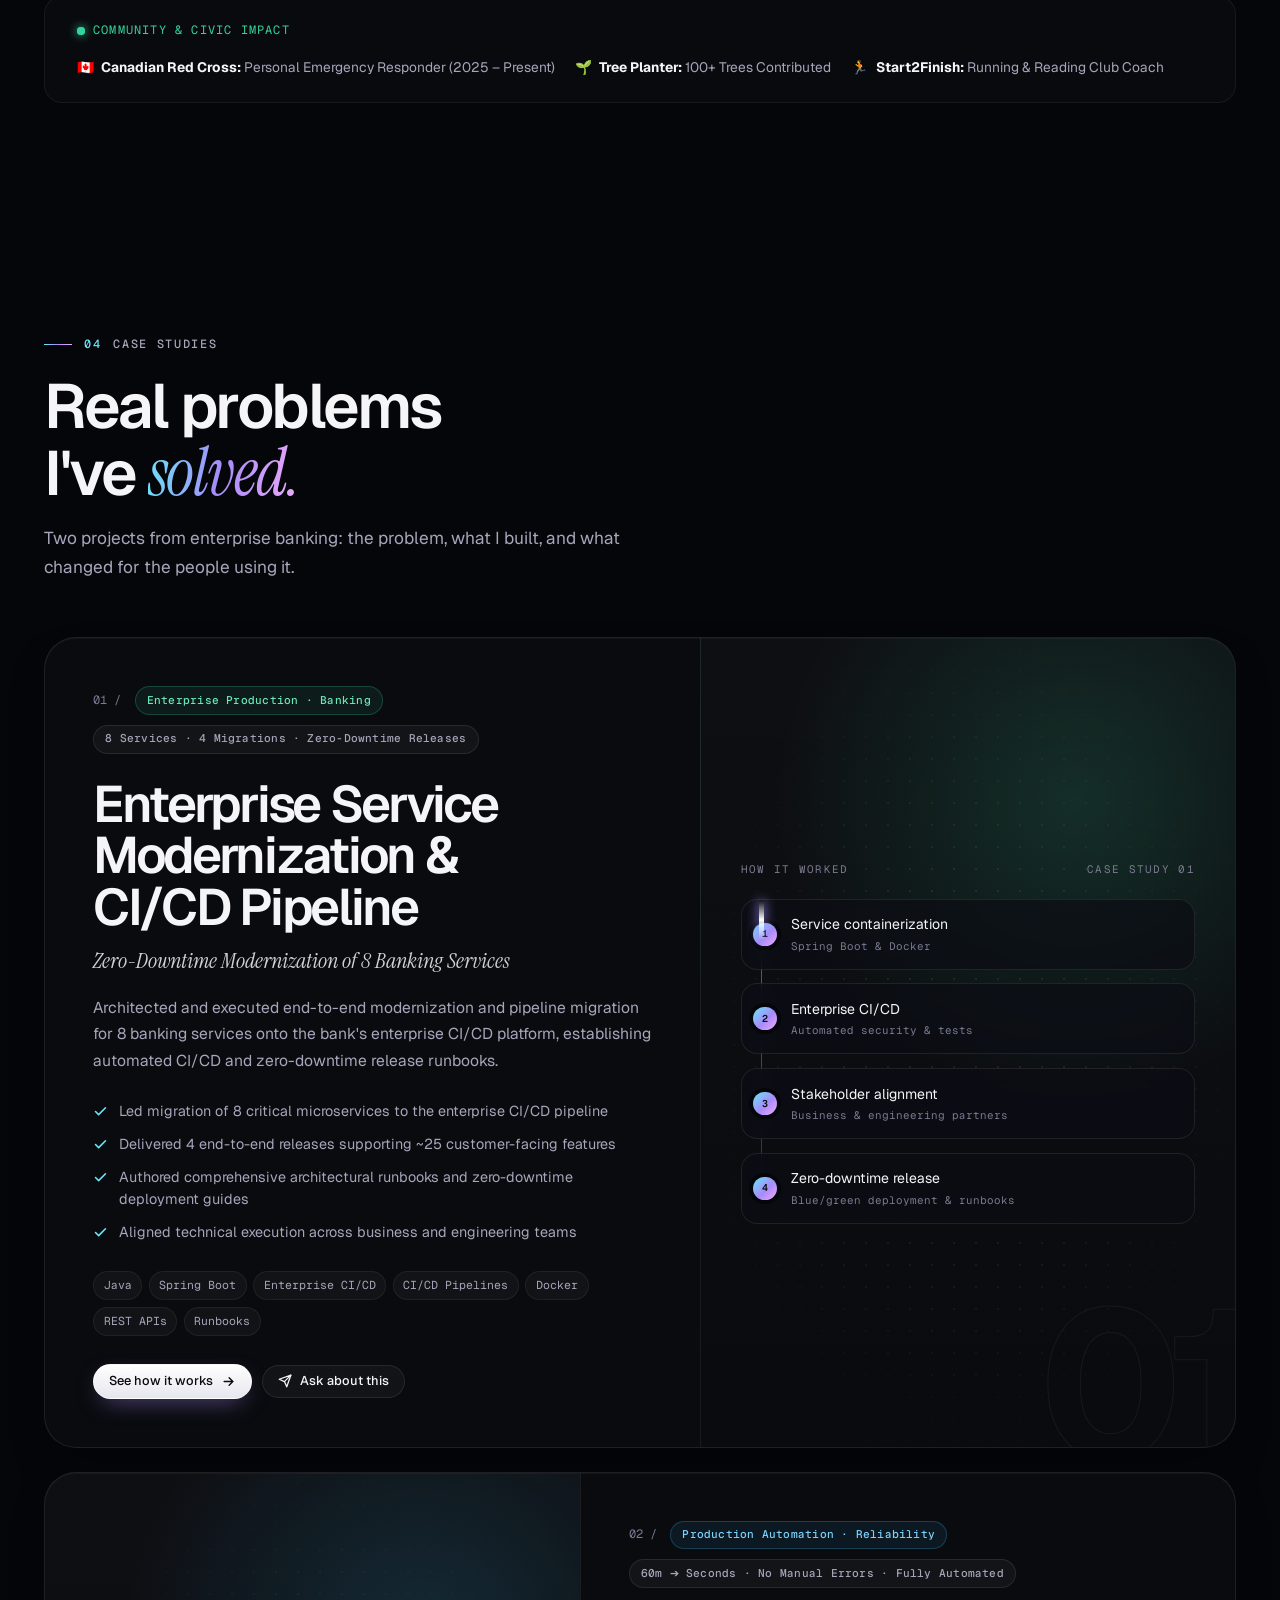
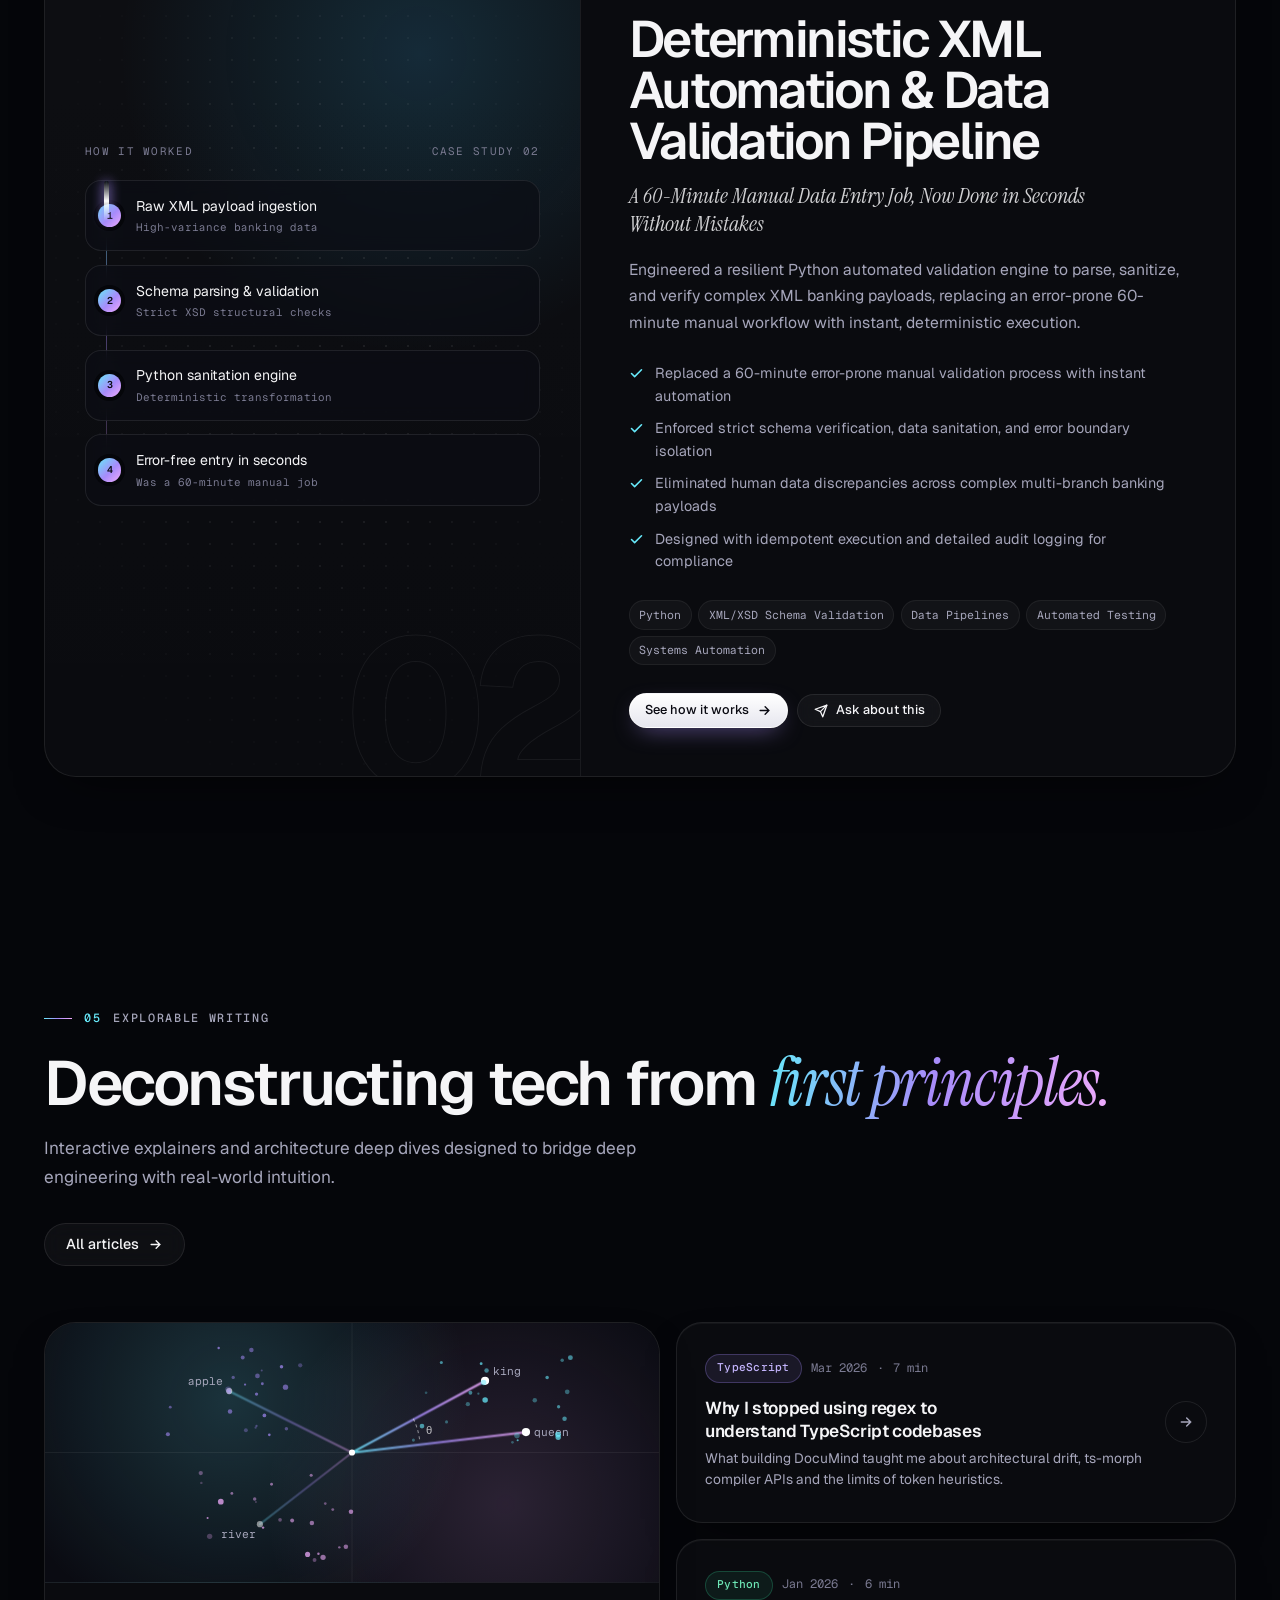
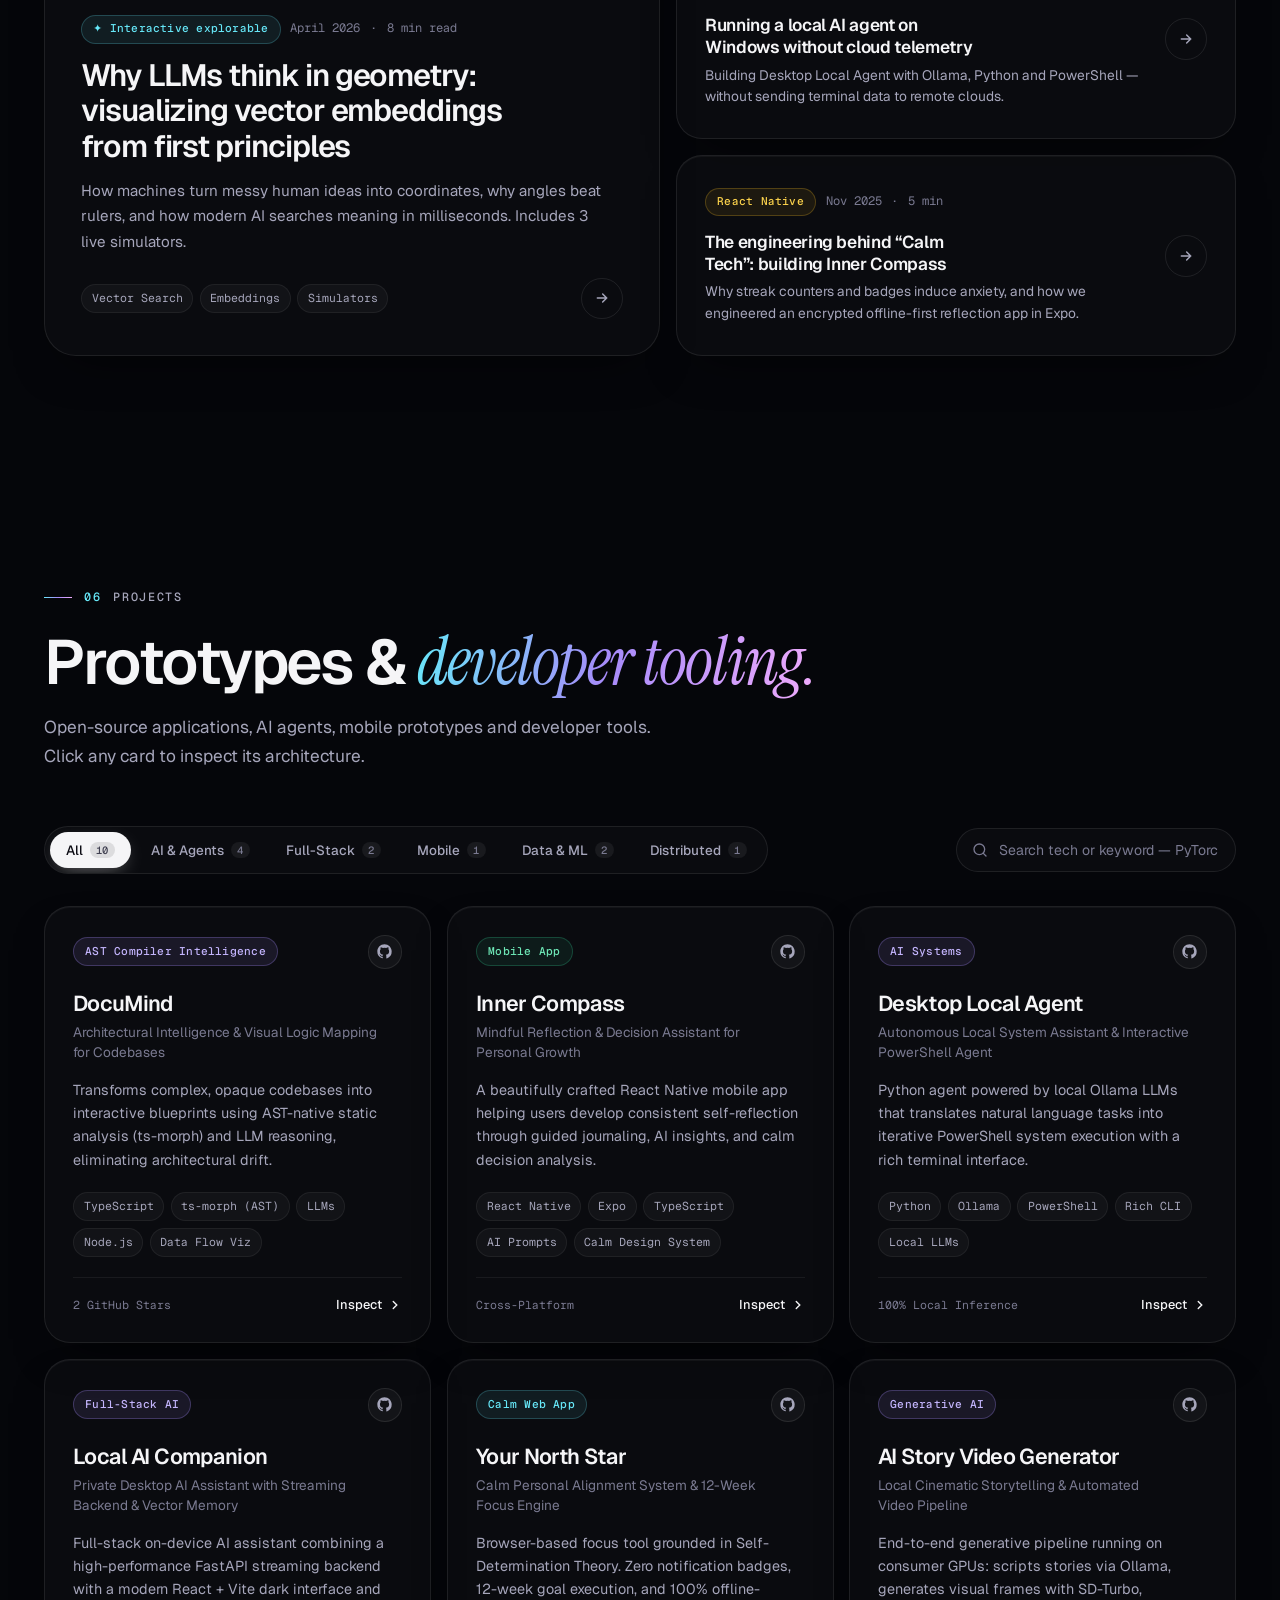
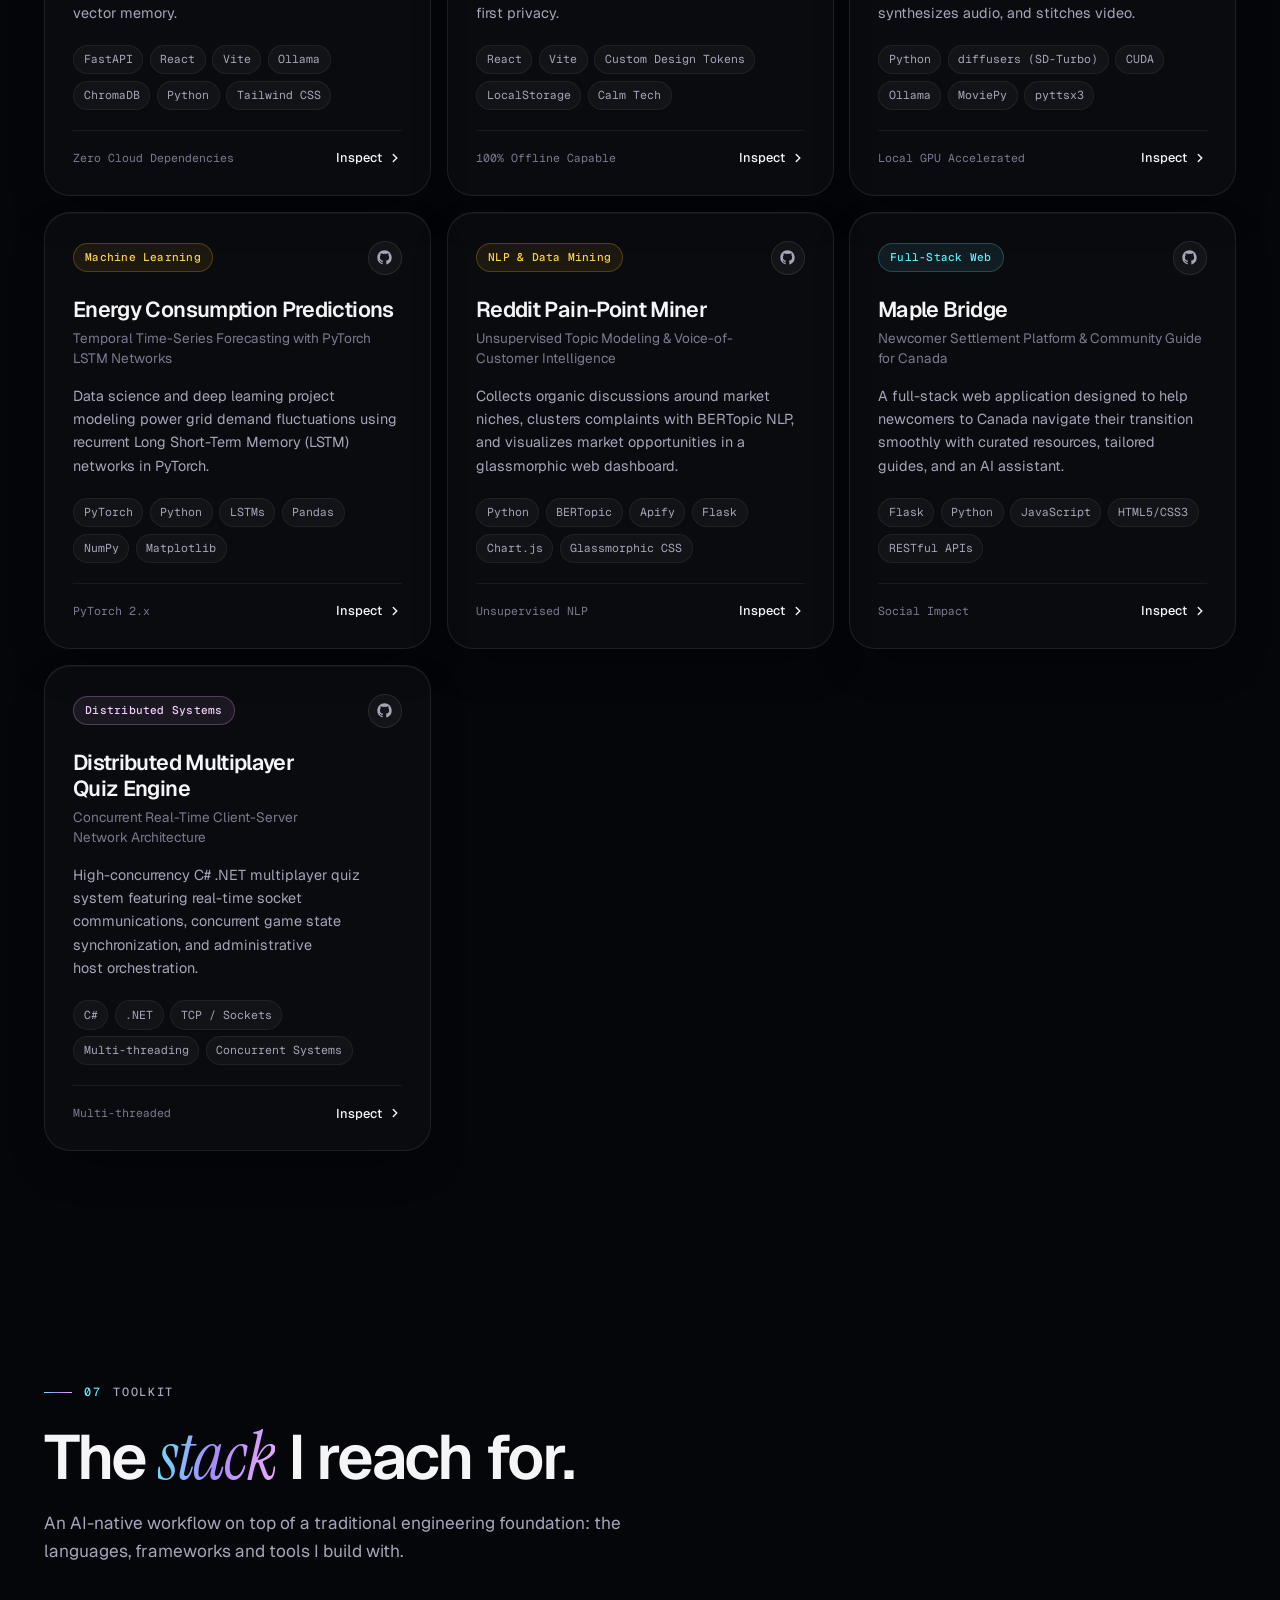
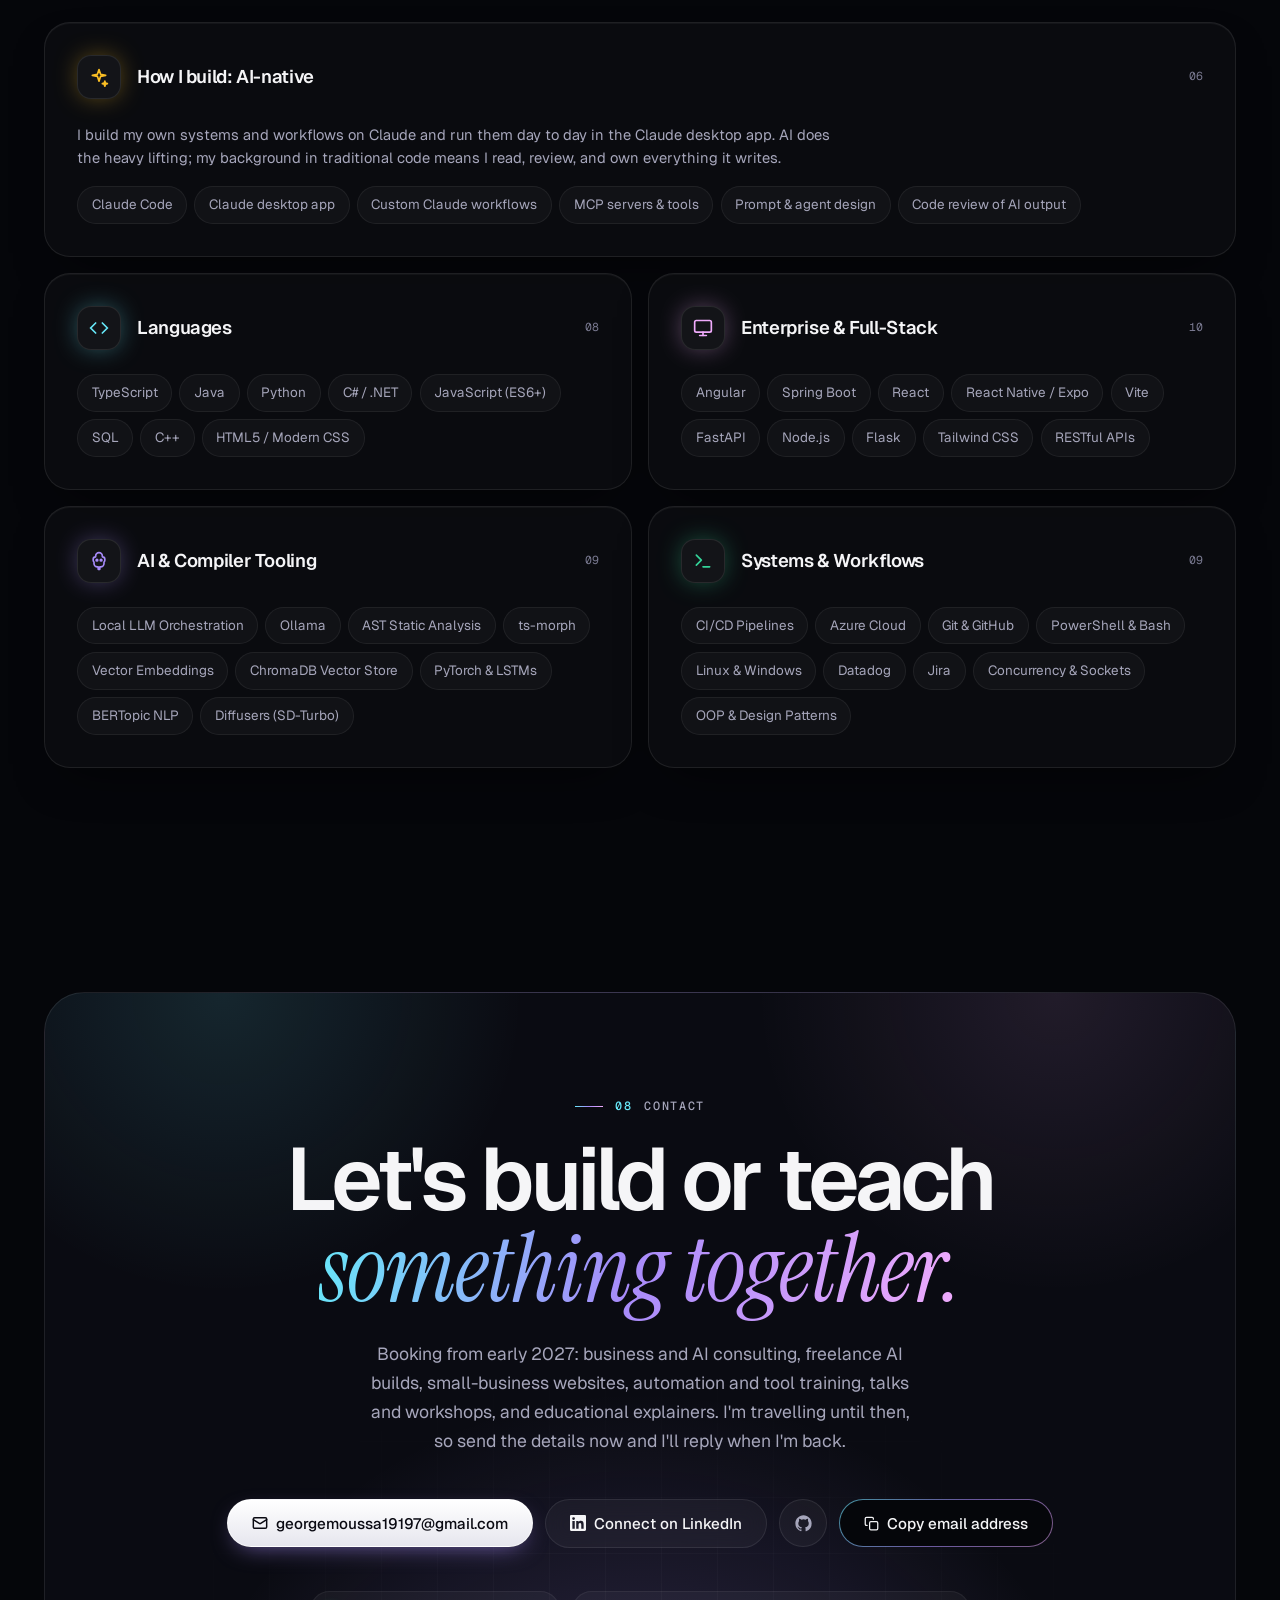
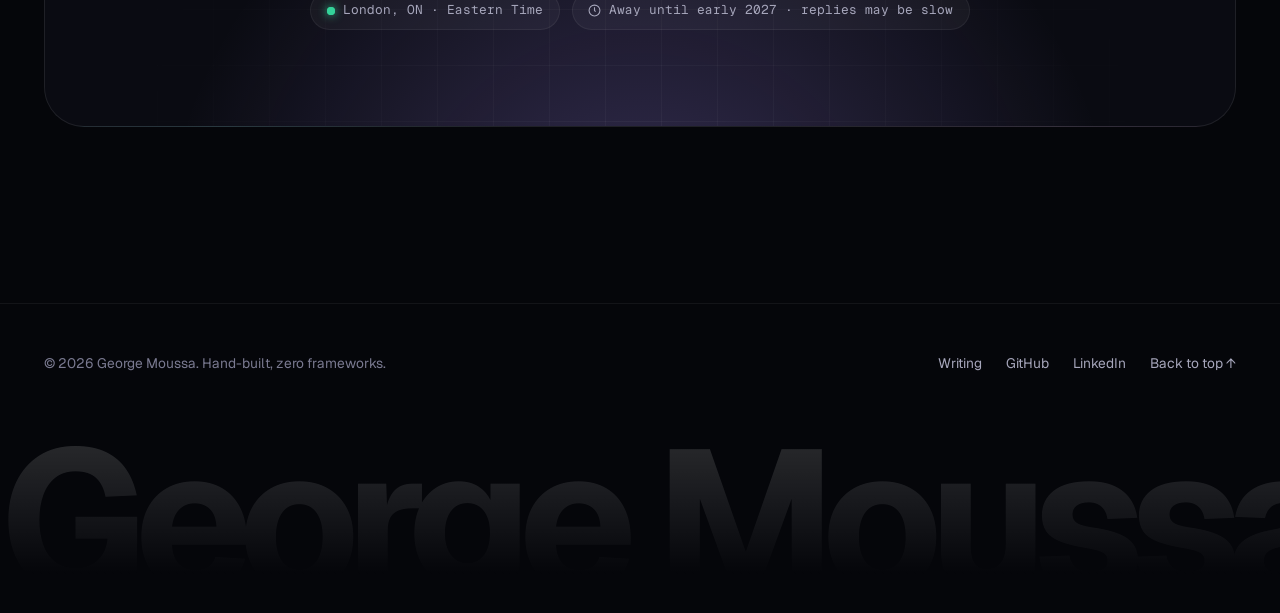
==== commit d4a4b9e6: "Apply homepage audit fixes: consulting up front, client-facing copy, share image - Remove the intern" ====
--- a/index.html
+++ b/index.html
@@ -3,8 +3,8 @@
 <head>
   <meta charset="UTF-8">
   <meta name="viewport" content="width=device-width, initial-scale=1.0">
-  <title>George Moussa — AI-Native Developer, Speaker &amp; Freelance Engineer</title>
-  <meta name="description" content="Portfolio of George Moussa, an AI-native developer and freelance engineer in London, Ontario. 6+ years of production engineering, now consulting on business problems and building with AI as a core part of the workflow, plus talks, workshops, and explainers that make AI make sense.">
+  <title>George Moussa — AI-Native Developer, Consultant &amp; Speaker</title>
+  <meta name="description" content="AI-native developer and consultant in London, Ontario. I help businesses fix what slows them down, build AI software and automations, and teach how AI works.">
   <meta name="author" content="George Moussa">
 
   <!-- Geographic / Geotargeting Meta Tags (GEO) -->
@@ -16,19 +16,19 @@
   <!-- OpenGraph / Social Meta Tags -->
   <meta property="og:site_name" content="George Moussa">
   <meta property="og:locale" content="en_CA">
-  <meta property="og:title" content="George Moussa — AI-Native Developer, Speaker &amp; Freelance Engineer">
-  <meta property="og:description" content="AI-native developer, consultant and freelance engineer. 6+ years of production engineering, now shipping with AI at the core and teaching it through talks, workshops, and explainers.">
+  <meta property="og:title" content="George Moussa — AI-Native Developer, Consultant &amp; Speaker">
+  <meta property="og:description" content="AI-native developer, consultant and speaker. I help businesses find what's slowing them down, build AI-powered software and automations, and teach how AI actually works.">
   <meta property="og:type" content="website">
   <meta property="og:url" content="https://gogmoussa.github.io/">
-  <meta property="og:image" content="https://gogmoussa.github.io/assets/profile.jpg">
-  <meta property="og:image:width" content="675">
-  <meta property="og:image:height" content="900">
-  <meta property="og:image:alt" content="Portrait of George Moussa, AI-native developer">
-  <meta name="twitter:card" content="summary">
-  <meta name="twitter:title" content="George Moussa — AI-Native Developer, Speaker &amp; Freelance Engineer">
-  <meta name="twitter:description" content="AI-native developer, consultant and freelance engineer. 6+ years of production engineering, now shipping with AI at the core and teaching it through talks, workshops, and explainers.">
-  <meta name="twitter:image" content="https://gogmoussa.github.io/assets/profile.jpg">
-  <meta name="twitter:image:alt" content="Portrait of George Moussa, AI-native developer">
+  <meta property="og:image" content="https://gogmoussa.github.io/assets/og-image.jpg">
+  <meta property="og:image:width" content="1200">
+  <meta property="og:image:height" content="630">
+  <meta property="og:image:alt" content="George Moussa, AI-native developer, consultant and speaker">
+  <meta name="twitter:card" content="summary_large_image">
+  <meta name="twitter:title" content="George Moussa — AI-Native Developer, Consultant &amp; Speaker">
+  <meta name="twitter:description" content="AI-native developer, consultant and speaker. I help businesses find what's slowing them down, build AI-powered software and automations, and teach how AI actually works.">
+  <meta name="twitter:image" content="https://gogmoussa.github.io/assets/og-image.jpg">
+  <meta name="twitter:image:alt" content="George Moussa, AI-native developer, consultant and speaker">
   <meta name="theme-color" content="#05060a">
   <link rel="canonical" href="https://gogmoussa.github.io/">
 
@@ -53,13 +53,13 @@
         "@type": "ProfilePage",
         "@id": "https://gogmoussa.github.io/#webpage",
         "url": "https://gogmoussa.github.io/",
-        "name": "George Moussa — AI-Native Developer, Speaker & Freelance Engineer",
-        "description": "Portfolio of George Moussa, an AI-native developer and freelance engineer in London, Ontario. 6+ years of production engineering, now consulting on business problems and building with AI as a core part of the workflow, plus talks, workshops, and explainers that make AI make sense.",
+        "name": "George Moussa — AI-Native Developer, Consultant & Speaker",
+        "description": "AI-native developer and consultant in London, Ontario. I help businesses fix what slows them down, build AI software and automations, and teach how AI works.",
         "inLanguage": "en",
         "mainEntity": {
           "@id": "https://gogmoussa.github.io/#person"
         },
-        "dateModified": "2026-11-24T12:00:00-05:00"
+        "dateModified": "2026-11-25T12:00:00-05:00"
       },
       {
         "@type": "WebSite",
@@ -74,8 +74,8 @@
         "@type": "Person",
         "@id": "https://gogmoussa.github.io/#person",
         "name": "George Moussa",
-        "jobTitle": "AI-Native Developer, Speaker & Freelance Engineer",
-        "description": "AI-native developer and freelance engineer in London, Ontario with 6+ years of production experience across enterprise application migrations, distributed backends, local AI tooling, and explorable educational content.",
+        "jobTitle": "AI-Native Developer, Consultant & Speaker",
+        "description": "AI-native developer, business consultant and speaker in London, Ontario with 6+ years of production engineering. Consults with businesses on AI, technology and process; builds AI-powered software, websites and automations; and teaches AI through talks, workshops and interactive explainers.",
         "url": "https://gogmoussa.github.io/",
         "image": "https://gogmoussa.github.io/assets/profile.jpg",
         "email": "mailto:georgemoussa19197@gmail.com",
@@ -109,6 +109,10 @@
           }
         ],
         "knowsAbout": [
+          "Business & Technology Consulting",
+          "AI Strategy for Small Businesses",
+          "Process & Workflow Automation",
+          "Public Speaking & AI Workshops",
           "Enterprise Application Migrations",
           "Technical Communication & Alignment",
           "Technical Speaking & Advising",
@@ -135,10 +139,17 @@
         ],
         "hasOccupation": {
           "@type": "Occupation",
-          "name": "AI-Native Developer, Speaker & Freelance Engineer",
+          "name": "AI-Native Developer, Consultant & Speaker",
           "occupationalCategory": "15-1252.00",
-          "skills": "Enterprise Architecture, Microservices Modernization, Code Intelligence, Local AI Agents, Technical Writing & Speaking"
-        }
+          "skills": "Business & AI Consulting, Workflow Automation, AI-Powered Software, Enterprise Architecture, Technical Speaking & Teaching"
+        },
+        "makesOffer": [
+          { "@type": "Offer", "itemOffered": { "@type": "Service", "name": "Business & AI consulting", "description": "Diagnose what is slowing a business down and deliver a clear plan: AI, technology or process." } },
+          { "@type": "Offer", "itemOffered": { "@type": "Service", "name": "Freelance AI builds", "description": "AI-powered products, automations and backends, from prototype to production." } },
+          { "@type": "Offer", "itemOffered": { "@type": "Service", "name": "Talks & workshops", "description": "Sessions on AI for teams, classrooms, meetups and conferences." } },
+          { "@type": "Offer", "itemOffered": { "@type": "Service", "name": "AI & educational explainers", "description": "Interactive guides, games and course content that teach a concept by letting people play with it." } },
+          { "@type": "Offer", "itemOffered": { "@type": "Service", "name": "Small business websites, automation & training", "description": "Done-for-you websites, automations that cut busywork, and hands-on training on AI and new tools." } }
+        ]
       }
     ]
   }
@@ -210,7 +221,7 @@
           <div class="hero-copy">
             <a href="#about" class="hero-status hero-fade" style="--d: 0s">
               <span class="status-dot"></span>
-              <span><strong>AI-native developer &amp; speaker</strong> — booking from early 2027</span>
+              <span><strong>AI-native developer &amp; consultant</strong> — booking from early 2027</span>
               <span class="pill-arrow" aria-hidden="true">
                 <svg width="12" height="12" viewBox="0 0 24 24" fill="none" stroke="currentColor" stroke-width="2.5" stroke-linecap="round"><path d="M5 12h14M13 6l6 6-6 6"/></svg>
               </span>
@@ -223,9 +234,8 @@
             </h1>
 
             <p class="hero-subtitle hero-fade" style="--d: 0.45s">
-              I'm <strong>George Moussa</strong>, an <strong>AI-native developer</strong> in London, Ontario. I build with AI as a core part of how I work, not an add-on.
-              I combine <span data-years>6+ years</span> of production engineering across enterprise banking, data pipelines, and private AI tooling, and I explain complex systems in plain English that teams and clients can trust and build on.
-              From early 2027 I'm taking on <strong>freelance builds, talks, workshops, and AI explainers</strong>. Until then I'm on a creative break, building an educational campfire game: <a href="campfire-night/">play Campfire Night</a>.
+              I'm <strong>George Moussa</strong>, an <strong>AI-native developer and consultant</strong> in London, Ontario.
+              I help businesses find what's slowing them down and fix it, I build AI-powered software and automations, and I teach people how AI actually works.
             </p>
 
             <div class="hero-cta-group hero-fade" style="--d: 0.6s">
@@ -293,12 +303,12 @@
             <div class="stat-label">services migrated</div>
           </div>
           <div class="stat">
-            <div class="stat-num"><span data-count="25">25</span><sup>+</sup></div>
+            <div class="stat-num">~<span data-count="25">25</span></div>
             <div class="stat-label">production features</div>
           </div>
           <div class="stat">
-            <div class="stat-num"><span data-count="4">4</span></div>
-            <div class="stat-label">enterprise migrations</div>
+            <div class="stat-num"><span data-count="60">60</span><sup>min</sup></div>
+            <div class="stat-label">manual job cut to seconds</div>
           </div>
         </div>
       </div>
@@ -350,7 +360,7 @@
       <div class="container">
         <div class="section-header reveal">
           <span class="section-tag"><span class="tag-num">01</span> About</span>
-          <h2 class="section-title">Built from first principles,<br><span class="serif grad">engineered</span> for clarity.</h2>
+          <h2 class="section-title">Engineer by training,<br><span class="serif grad">teacher</span> by habit.</h2>
         </div>
 
         <div class="bento">
@@ -381,7 +391,7 @@
             <ul class="now-list">
               <li>
                 <span class="now-kicker">Building</span>
-                <span><strong>Campfire Night</strong>An educational game where you keep a fire going by a lake until dawn and learn the night sky along the way. Built AI-native from design to code. <a href="campfire-night/">Play v1 in your browser</a>.</span>
+                <span><strong>Campfire Classroom</strong>An educational game where you learn around a campfire. Working title, built AI-native from design to code.</span>
               </li>
               <li>
                 <span class="now-kicker">Sharing</span>
@@ -410,7 +420,7 @@
           <div>
             <span class="section-tag"><span class="tag-num">02</span> Work with me</span>
             <h2 class="section-title">Build it, teach it,<br><span class="serif grad">make it click.</span></h2>
-            <p class="section-desc">Booking from early 2027. I consult with businesses to untangle the problems slowing them down, I build AI-powered software, websites and automations, including for small business owners who want to save time and money, and I help people understand AI and other tricky concepts on stage, in a workshop, or in an interactive explainer.</p>
+            <p class="section-desc">I consult with businesses to untangle the problems slowing them down, I build AI-powered software, websites and automations, including for small business owners who want to save time and money, and I help people understand AI and other tricky concepts on stage, in a workshop, or in an interactive explainer.</p>
           </div>
         </div>
 
@@ -420,7 +430,7 @@
             <h3 class="offer-title">Consulting: solve the business problem first</h3>
             <p class="offer-desc">For businesses of any size that know something isn't working but not what to do about it. I'll dig into how you actually run, find where time and money leak out, and hand you a clear, honest plan. Sometimes that's AI, sometimes it's just a better process. If it needs building, the cards below cover that.</p>
             <ul class="offer-list">
-              <li>AI and technology strategy in plain English</li>
+              <li>AI and technology strategy you can act on</li>
               <li>Process and workflow audits</li>
               <li>Build, buy, or skip: honest tool advice</li>
             </ul>
@@ -487,8 +497,8 @@
       <div class="container">
         <div class="section-header split reveal">
           <div>
-            <span class="section-tag"><span class="tag-num">03</span> Production Track Record</span>
-            <h2 class="section-title">Production scale,<br><span class="serif grad">verified</span> execution.</h2>
+            <span class="section-tag"><span class="tag-num">03</span> Experience</span>
+            <h2 class="section-title">Where I learned<br>to <span class="serif grad">ship.</span></h2>
             <p class="section-desc"><span data-years>6+ years</span> on the job engineering software under real-world constraints — enterprise migrations, automated data pipelines, and security tooling.</p>
           </div>
         </div>
@@ -524,7 +534,7 @@
               </div>
               <div class="exp-metric-item">
                 <div class="exp-metric-num">60m ➔ Seconds</div>
-                <div class="exp-metric-label">Python XML Automation (0% Error)</div>
+                <div class="exp-metric-label">Python XML Automation, No Manual Errors</div>
               </div>
               <div class="exp-metric-item">
                 <div class="exp-metric-num">+40% Boost</div>
@@ -692,9 +702,9 @@
       <div class="container">
         <div class="section-header split reveal">
           <div>
-            <span class="section-tag"><span class="tag-num">04</span> Architecture</span>
-            <h2 class="section-title">Engineered at <span class="serif grad">scale.</span></h2>
-            <p class="section-desc">Production case studies from enterprise banking and high-reliability data pipelines — verified under real-world constraints.</p>
+            <span class="section-tag"><span class="tag-num">04</span> Case studies</span>
+            <h2 class="section-title">Real problems<br>I've <span class="serif grad">solved.</span></h2>
+            <p class="section-desc">Two projects from enterprise banking: the problem, what I built, and what changed for the people using it.</p>
           </div>
         </div>
 
@@ -978,13 +988,13 @@
           </p>
 
           <div class="contact-button-row">
-            <a href="https://www.linkedin.com/in/gogmoussa/" target="_blank" rel="noopener noreferrer" class="btn btn-primary">
+            <a href="mailto:georgemoussa19197@gmail.com?subject=Project%20enquiry" class="btn btn-primary">
+              <svg width="16" height="16" viewBox="0 0 24 24" fill="none" stroke="currentColor" stroke-width="2.2" stroke-linecap="round" stroke-linejoin="round"><rect width="20" height="16" x="2" y="4" rx="2"/><path d="m22 7-8.97 5.7a1.94 1.94 0 0 1-2.06 0L2 7"/></svg>
+              <span>georgemoussa19197@gmail.com</span>
+            </a>
+            <a href="https://www.linkedin.com/in/gogmoussa/" target="_blank" rel="noopener noreferrer" class="btn btn-secondary">
               <svg width="16" height="16" viewBox="0 0 24 24" fill="currentColor"><path d="M20.45 20.45h-3.56v-5.57c0-1.33-.02-3.04-1.85-3.04-1.86 0-2.14 1.45-2.14 2.94v5.67H9.34V9h3.42v1.56h.05c.48-.9 1.64-1.850 3.37-1.85 3.6 0 4.27 2.37 4.27 5.46v6.28ZM5.34 7.43a2.06 2.06 0 1 1 0-4.13 2.06 2.06 0 0 1 0 4.13ZM7.12 20.45H3.56V9h3.56v11.45ZM22.22 0H1.77C.79 0 0 .77 0 1.73v20.54C0 23.23.79 24 1.77 24h20.45c.98 0 1.78-.77 1.78-1.73V1.73C24 .77 23.2 0 22.22 0Z"/></svg>
               <span>Connect on LinkedIn</span>
-            </a>
-            <a href="mailto:georgemoussa19197@gmail.com" class="btn btn-secondary">
-              <svg width="16" height="16" viewBox="0 0 24 24" fill="none" stroke="currentColor" stroke-width="2.2" stroke-linecap="round" stroke-linejoin="round"><rect width="20" height="16" x="2" y="4" rx="2"/><path d="m22 7-8.97 5.7a1.94 1.94 0 0 1-2.06 0L2 7"/></svg>
-              <span>georgemoussa19197@gmail.com</span>
             </a>
             <a href="https://github.com/gogmoussa" target="_blank" rel="noopener noreferrer" class="btn-icon" style="width:3rem;height:3rem" aria-label="GitHub Profile" title="GitHub">
               <svg width="17" height="17" viewBox="0 0 24 24" fill="currentColor"><path d="M12 .5C5.65.5.5 5.65.5 12a11.5 11.5 0 0 0 7.86 10.92c.58.1.79-.25.79-.56v-2c-3.2.7-3.87-1.37-3.87-1.37-.53-1.33-1.28-1.69-1.28-1.69-1.05-.71.08-.7.08-.7 1.16.08 1.77 1.19 1.77 1.19 1.03 1.77 2.7 1.26 3.36.96.1-.75.4-1.26.73-1.55-2.55-.29-5.24-1.28-5.24-5.69 0-1.26.45-2.29 1.19-3.1-.12-.29-.52-1.46.11-3.05 0 0 .97-.31 3.17 1.18a11 11 0 0 1 5.77 0c2.2-1.49 3.17-1.18 3.17-1.18.63 1.59.23 2.76.11 3.05.74.81 1.19 1.84 1.19 3.1 0 4.42-2.7 5.4-5.26 5.68.41.36.78 1.06.78 2.14v3.17c0 .31.21.67.8.56A11.5 11.5 0 0 0 23.5 12C23.5 5.65 18.35.5 12 .5Z"/></svg>
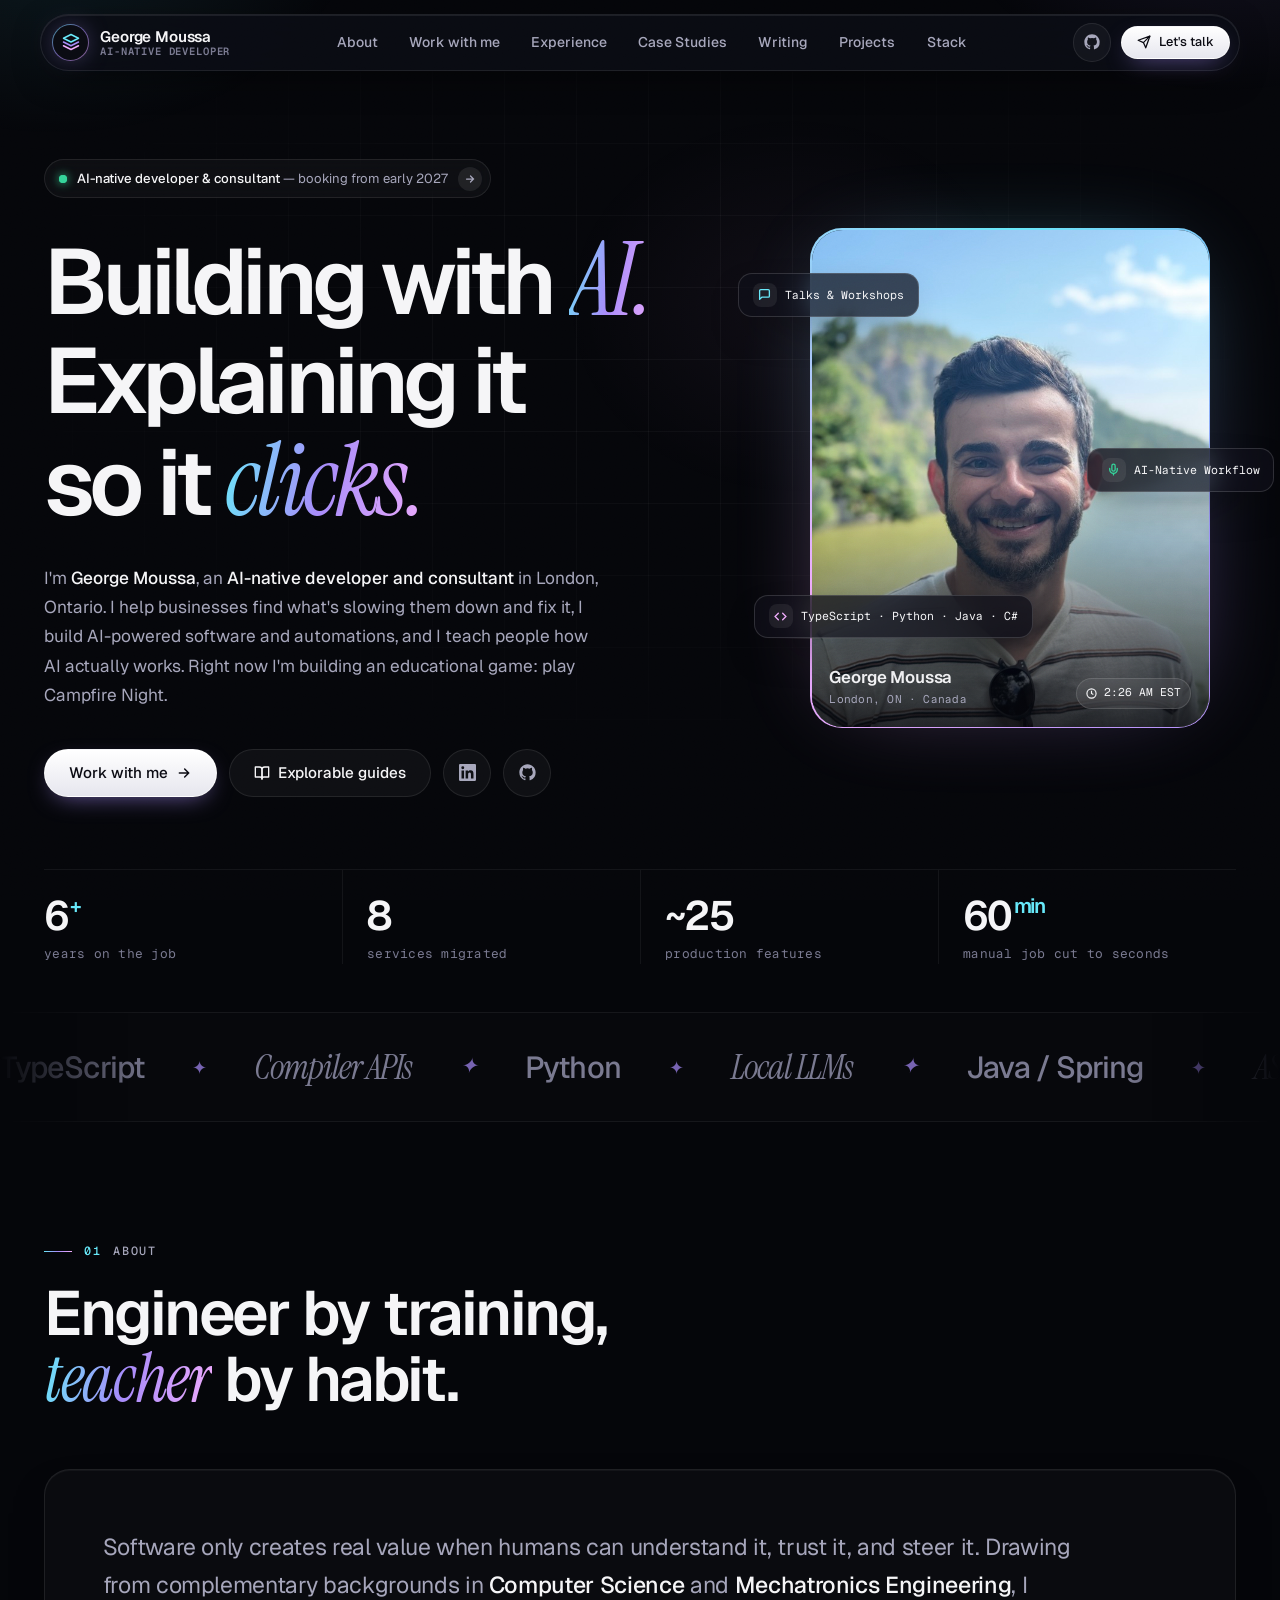
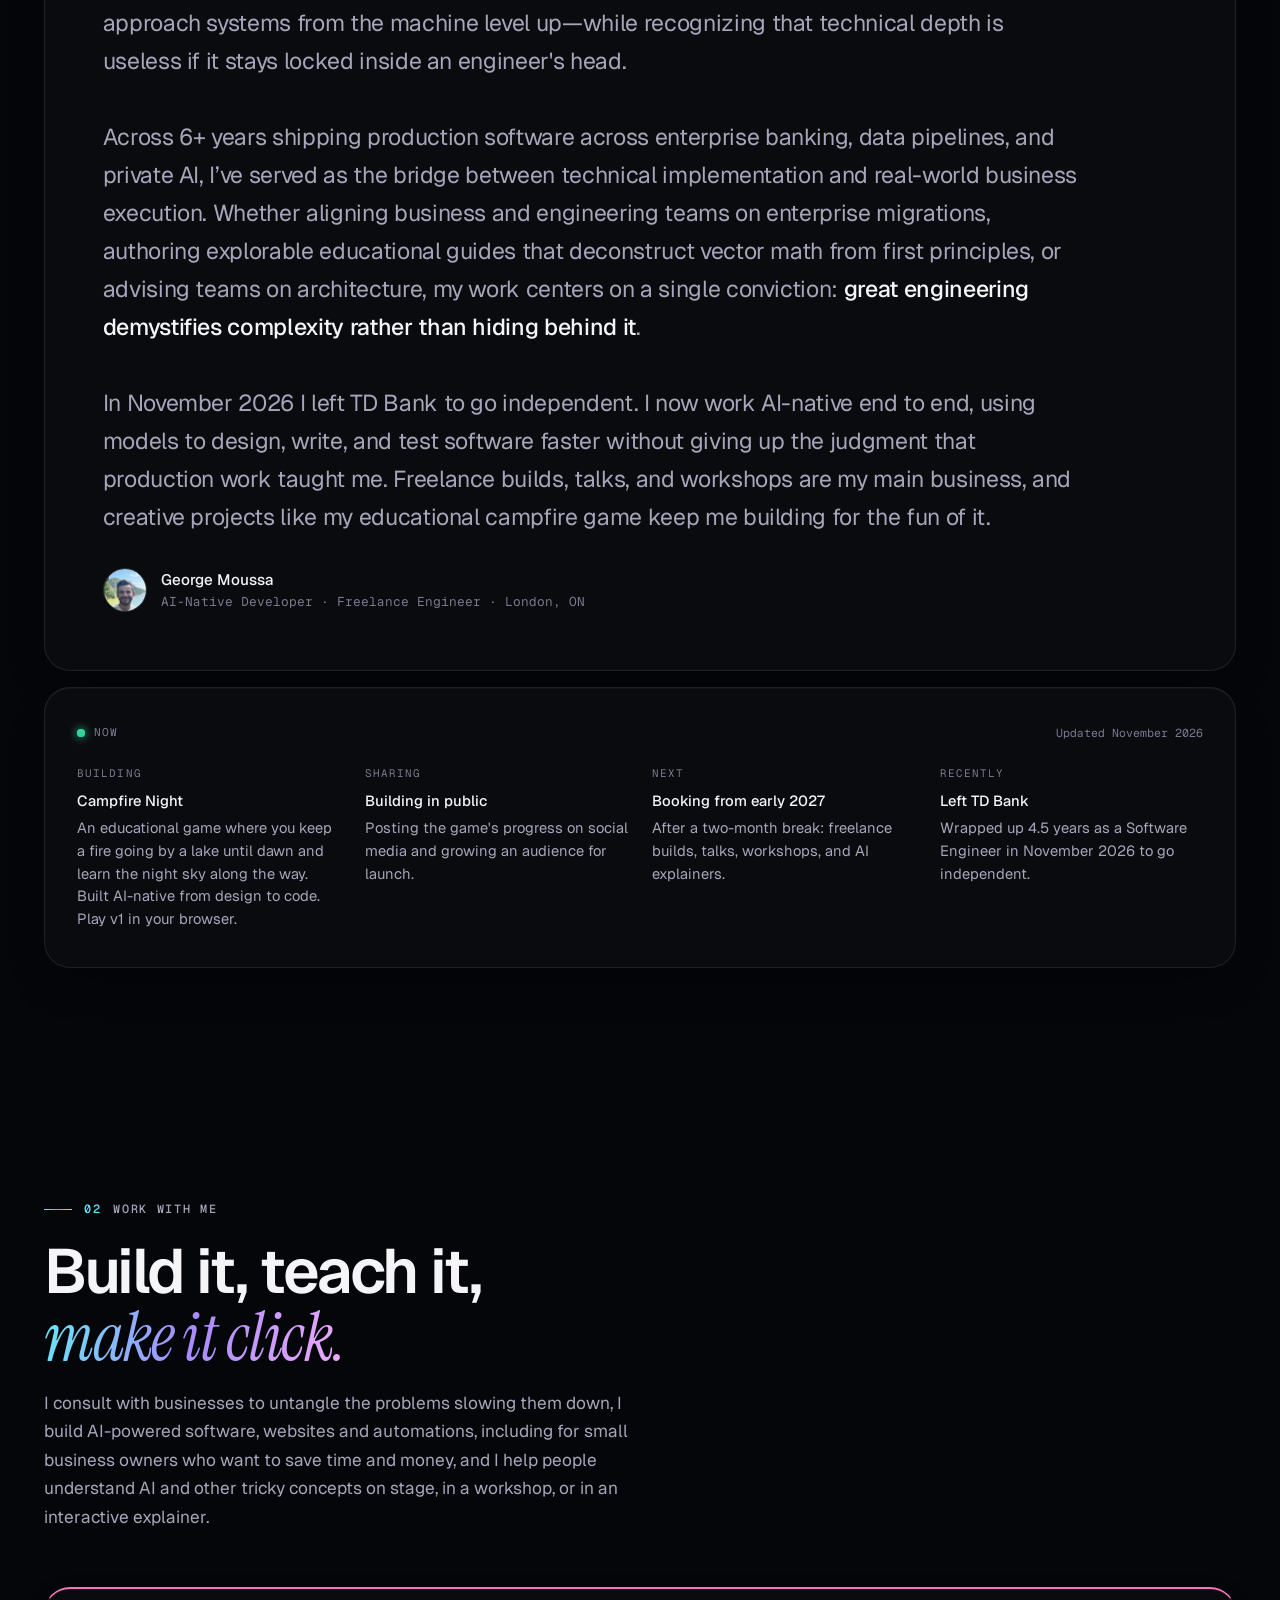
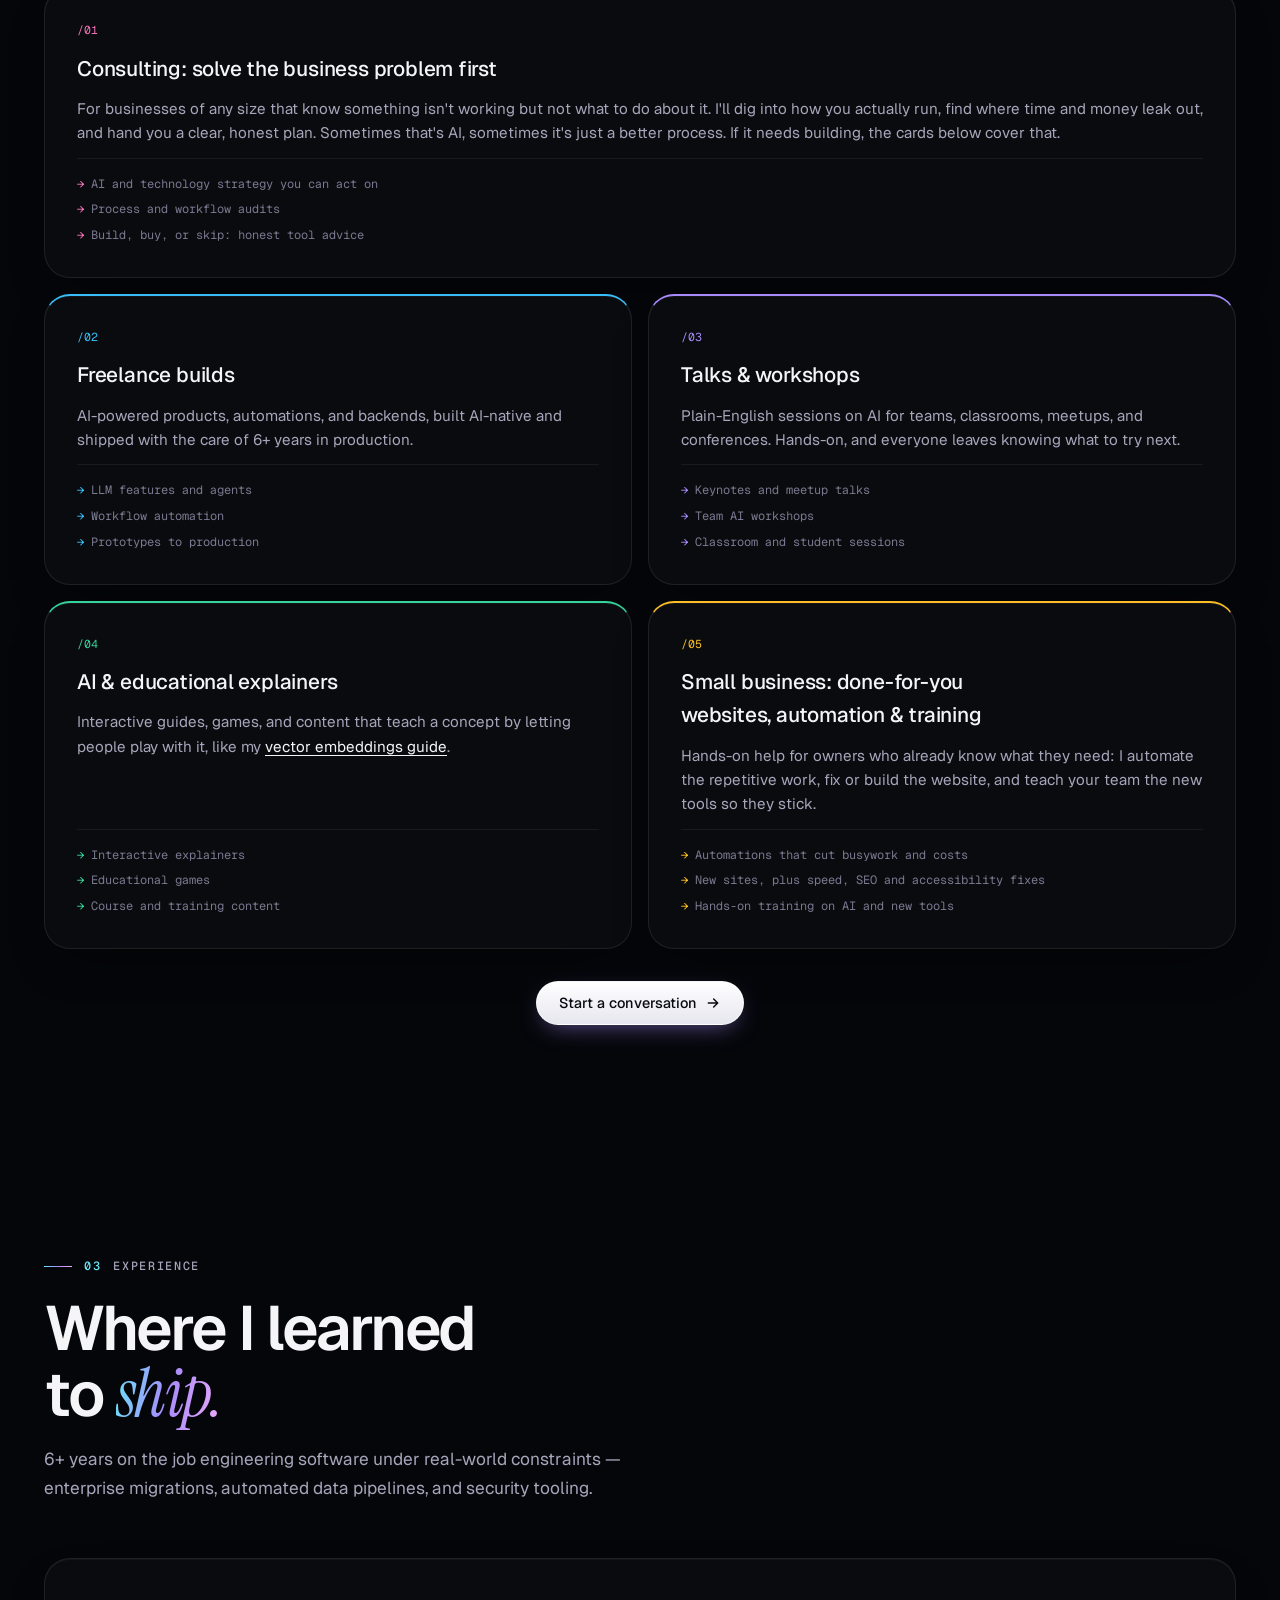
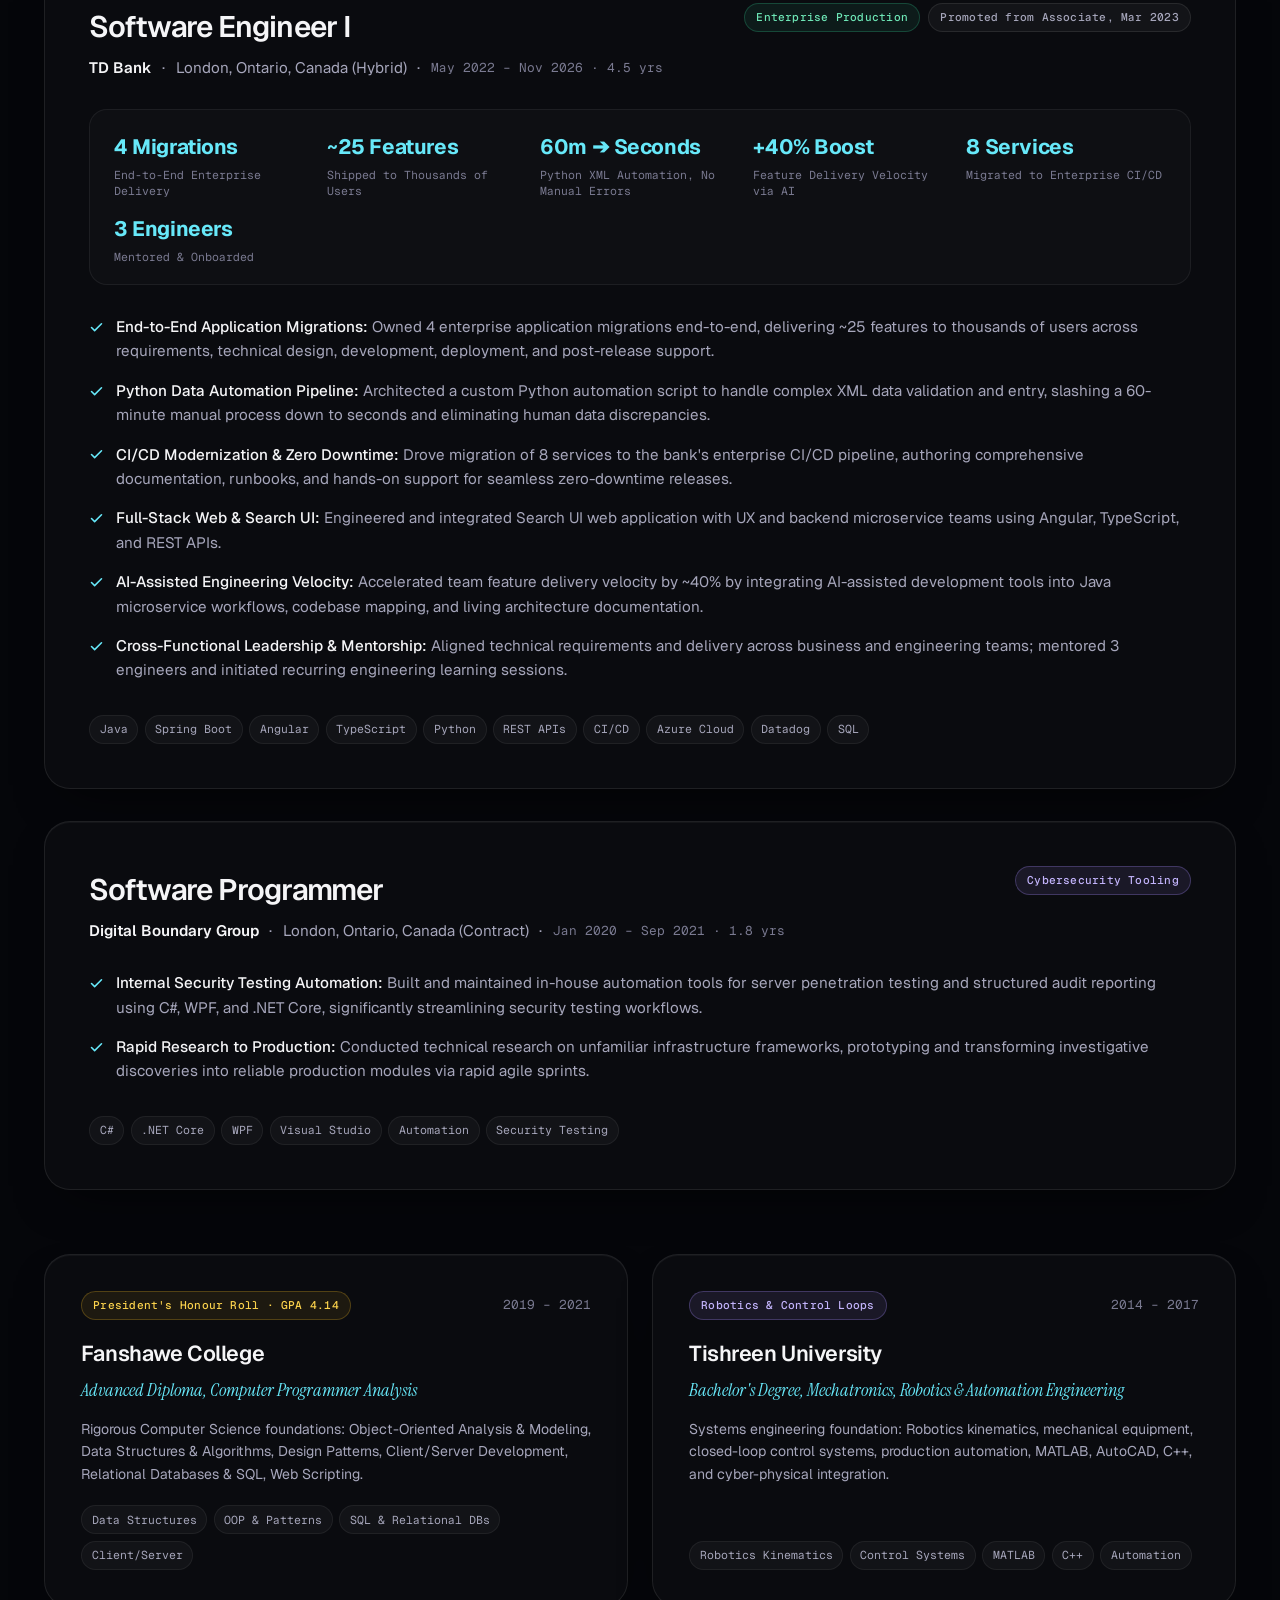
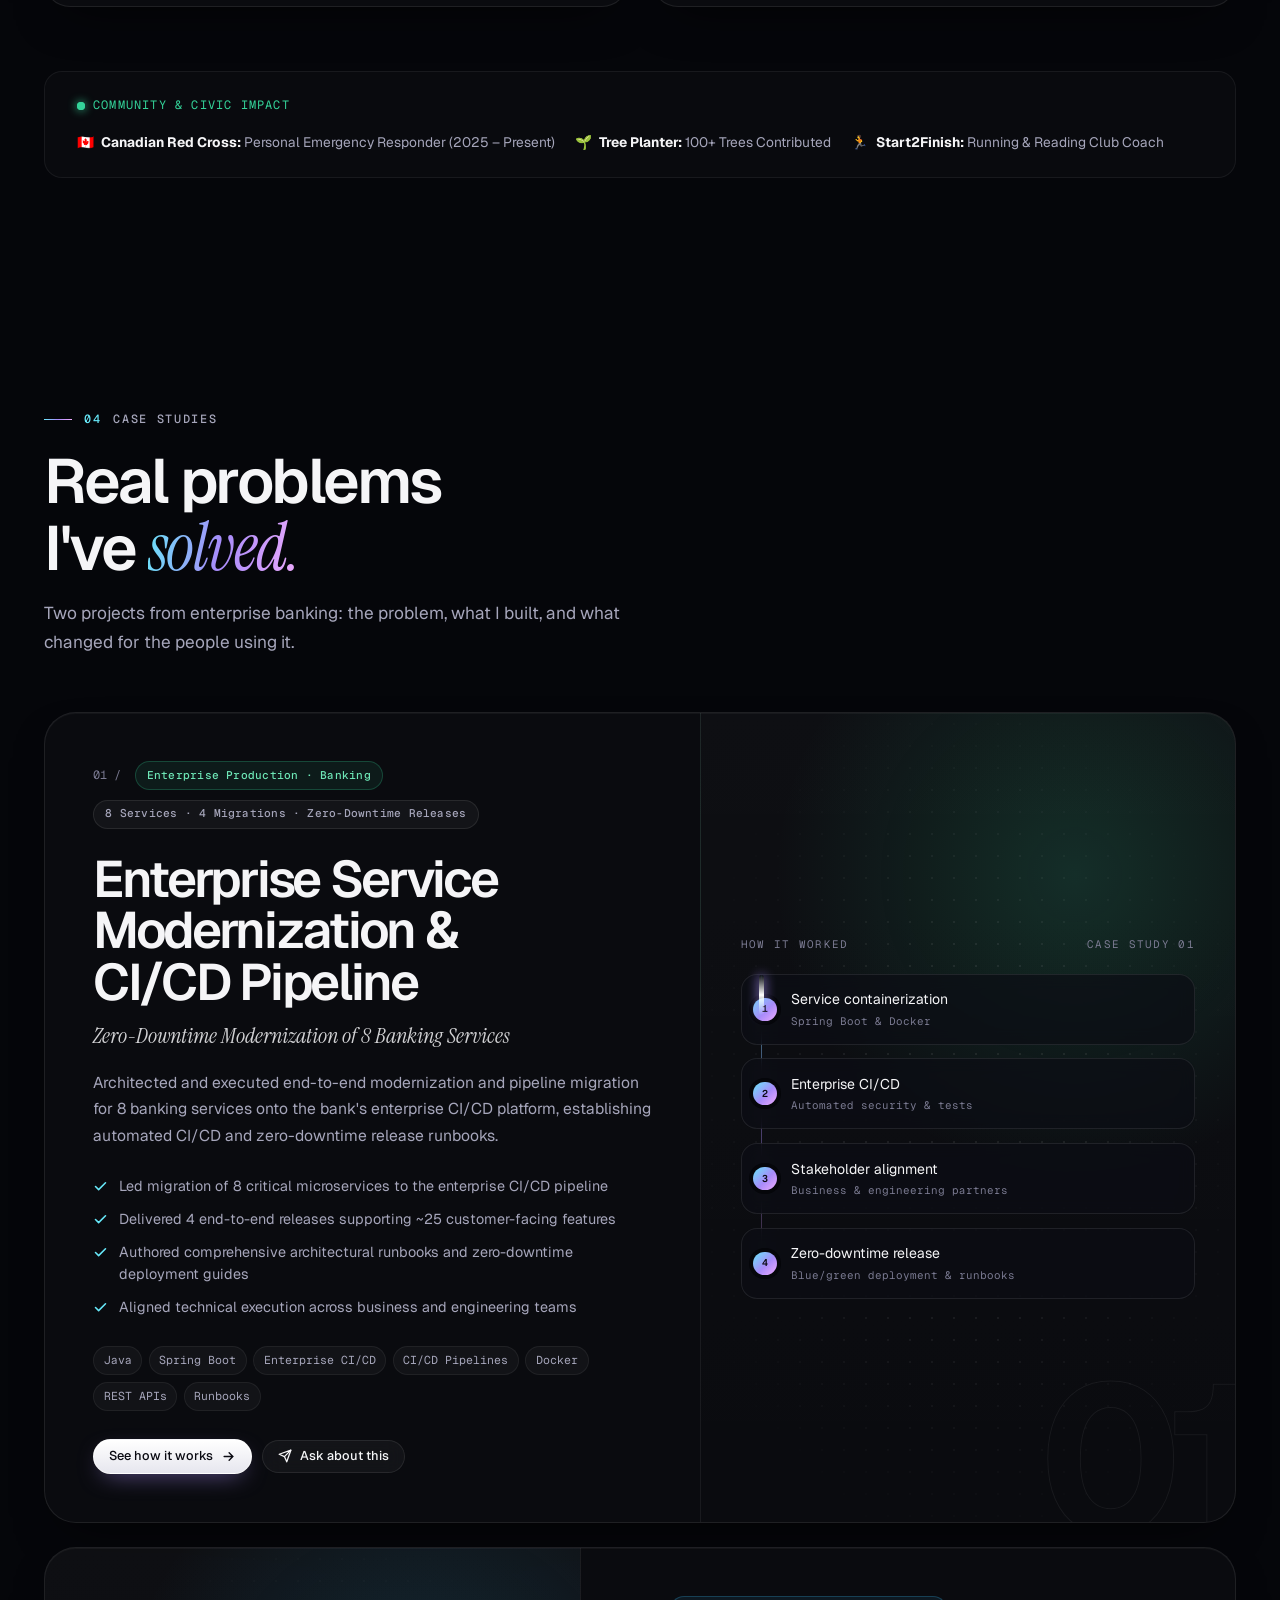
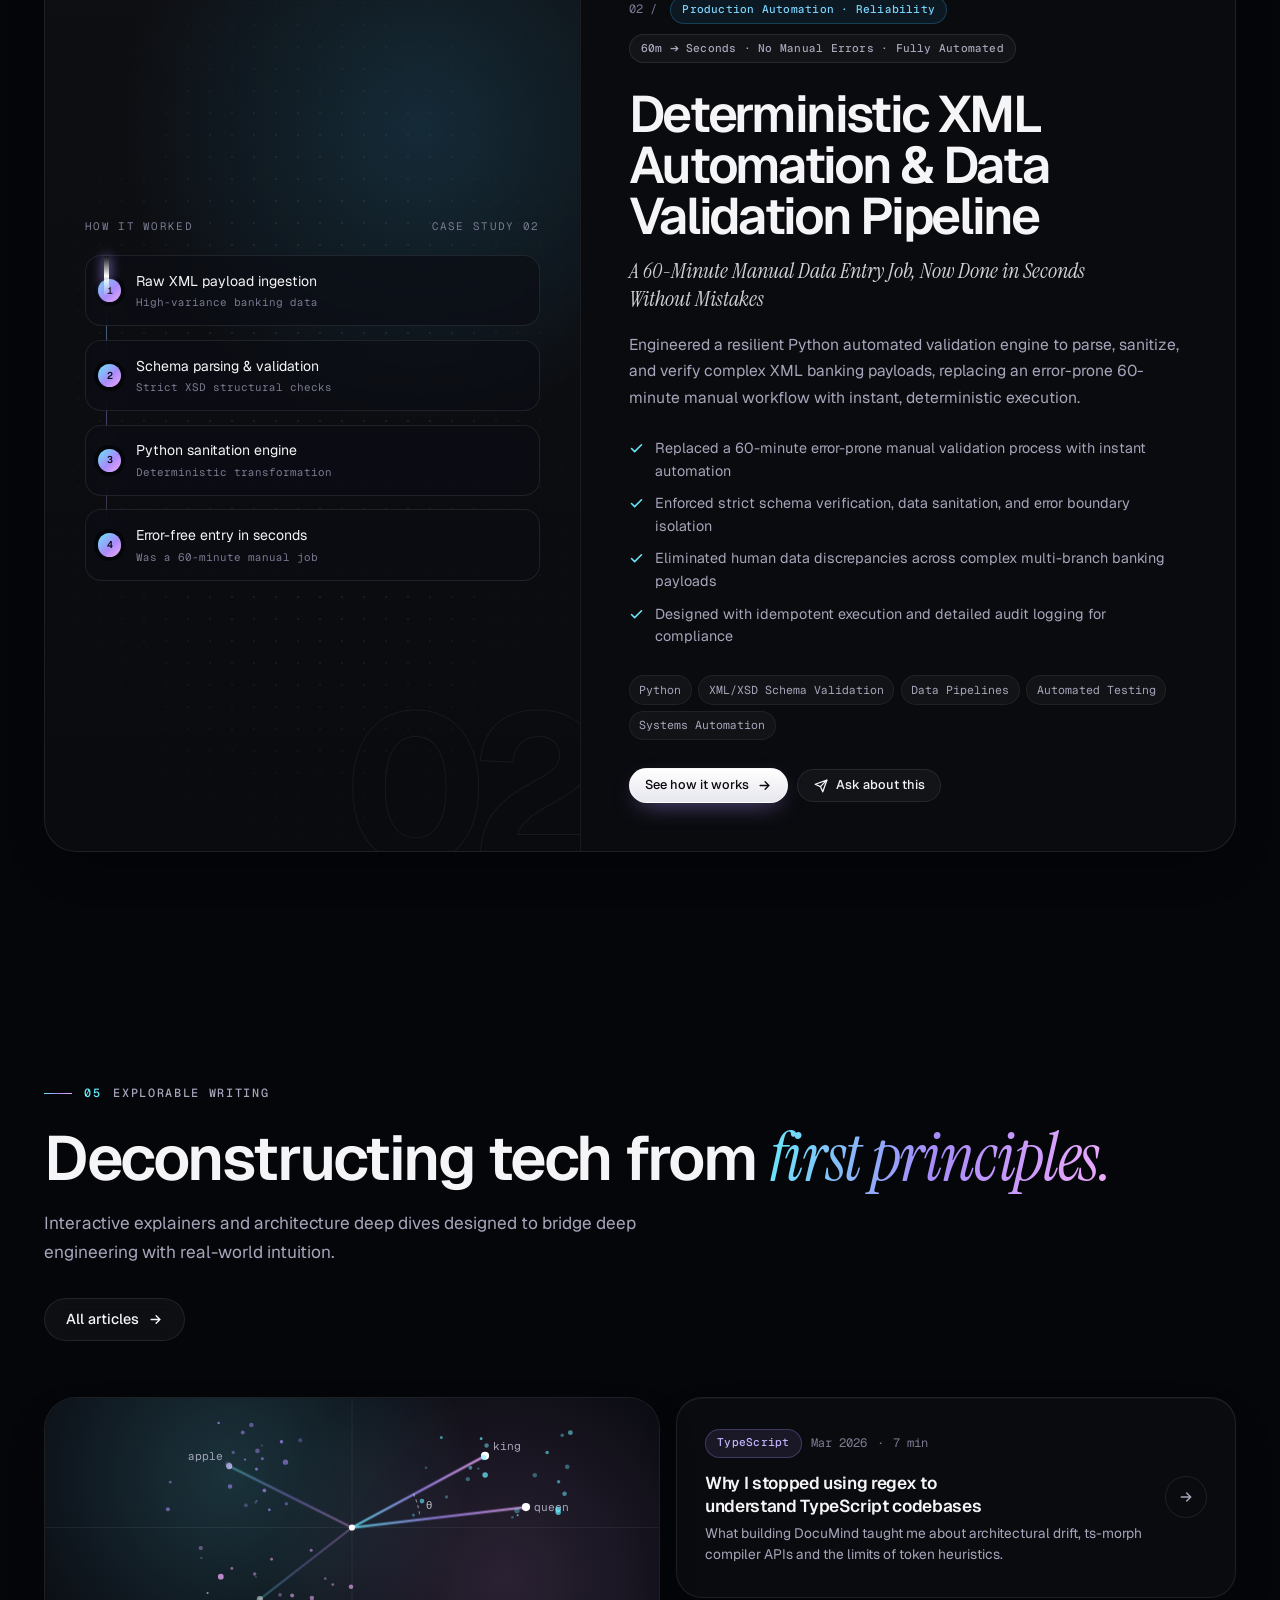
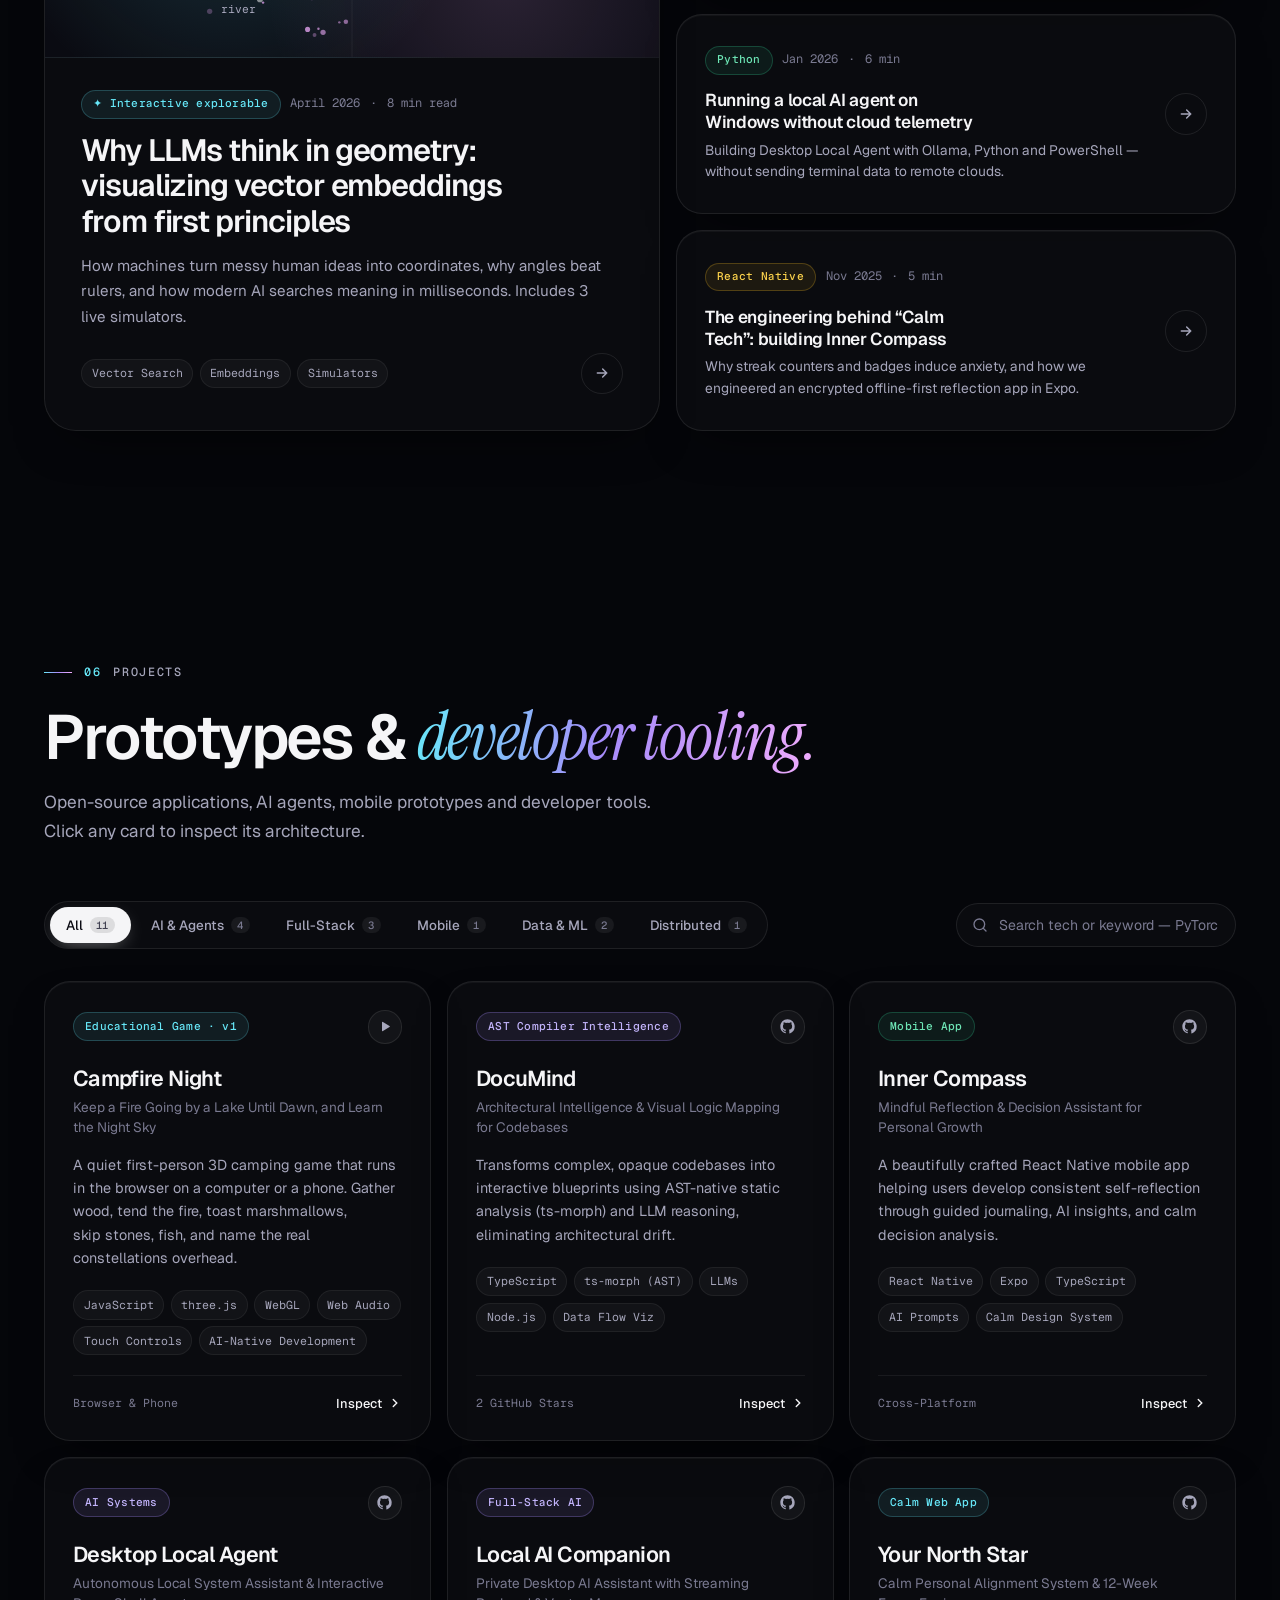
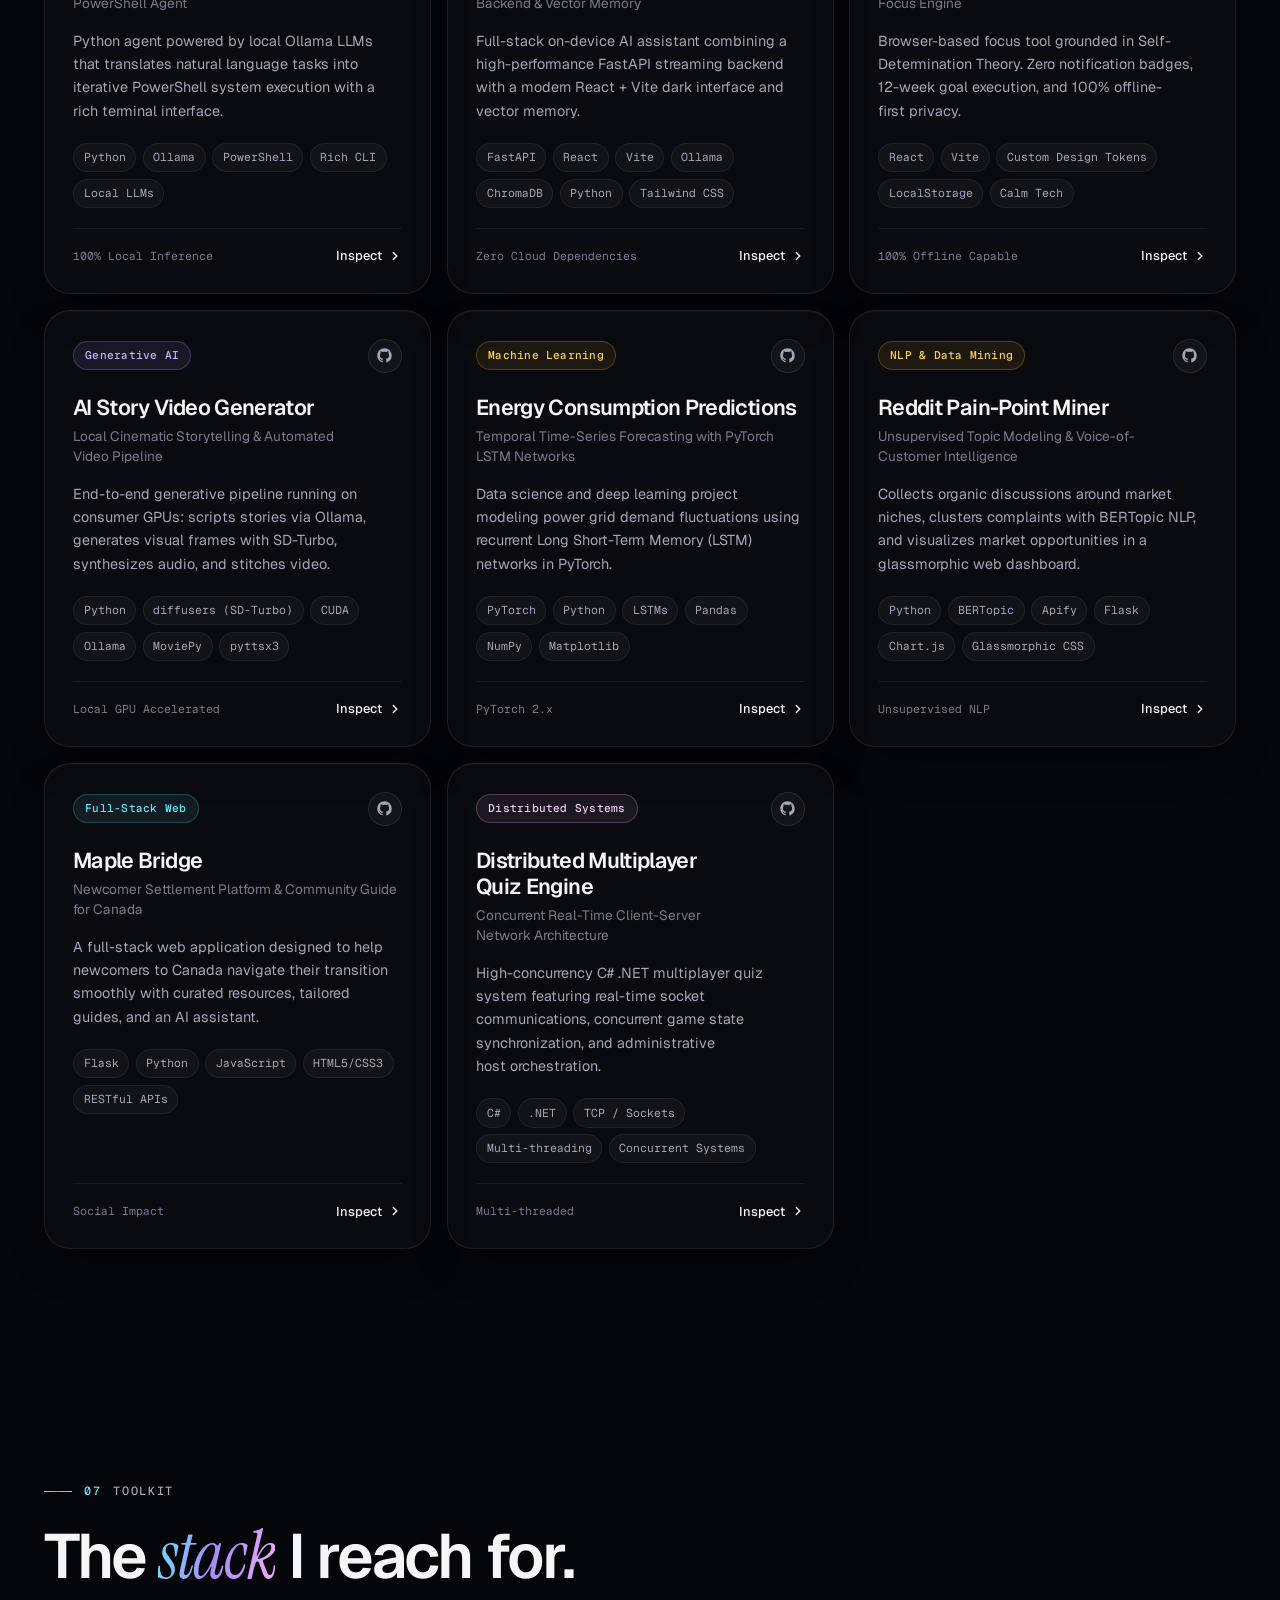
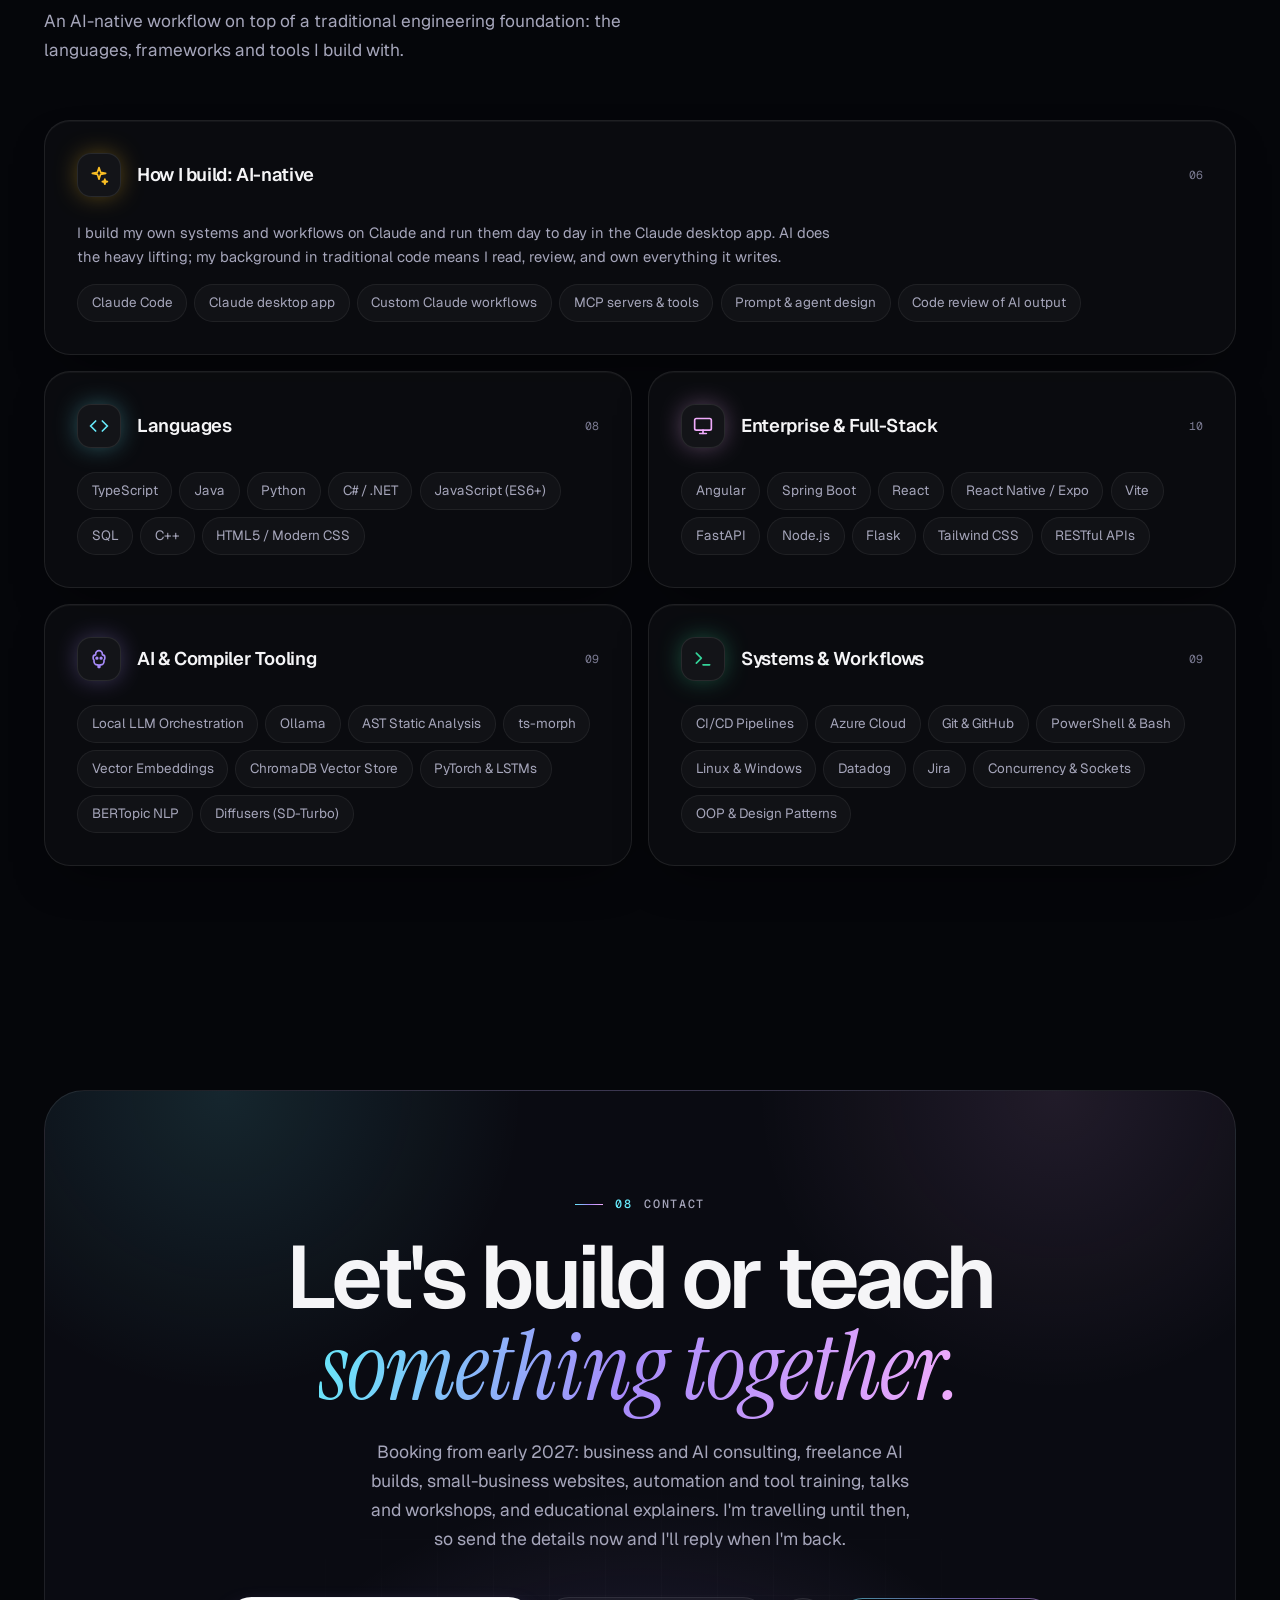
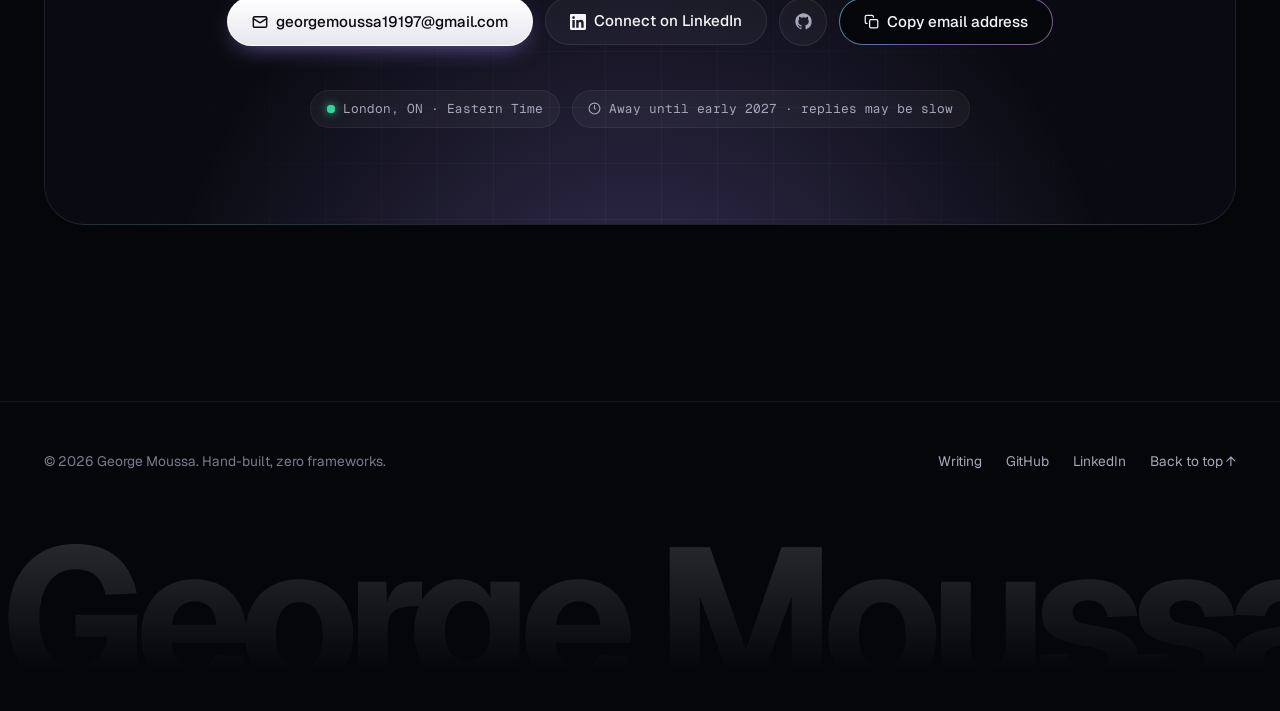
==== commit 1d32fedb: "Merge main (Campfire Night) into homepage audit branch Keeps the shorter hero intro and adds the Cam" ====
--- a/index.html
+++ b/index.html
@@ -236,6 +236,7 @@
             <p class="hero-subtitle hero-fade" style="--d: 0.45s">
               I'm <strong>George Moussa</strong>, an <strong>AI-native developer and consultant</strong> in London, Ontario.
               I help businesses find what's slowing them down and fix it, I build AI-powered software and automations, and I teach people how AI actually works.
+              Right now I'm building an educational game: <a href="campfire-night/">play Campfire Night</a>.
             </p>
 
             <div class="hero-cta-group hero-fade" style="--d: 0.6s">
@@ -391,7 +392,7 @@
             <ul class="now-list">
               <li>
                 <span class="now-kicker">Building</span>
-                <span><strong>Campfire Classroom</strong>An educational game where you learn around a campfire. Working title, built AI-native from design to code.</span>
+                <span><strong>Campfire Night</strong>An educational game where you keep a fire going by a lake until dawn and learn the night sky along the way. Built AI-native from design to code. <a href="campfire-night/">Play v1 in your browser</a>.</span>
               </li>
               <li>
                 <span class="now-kicker">Sharing</span>
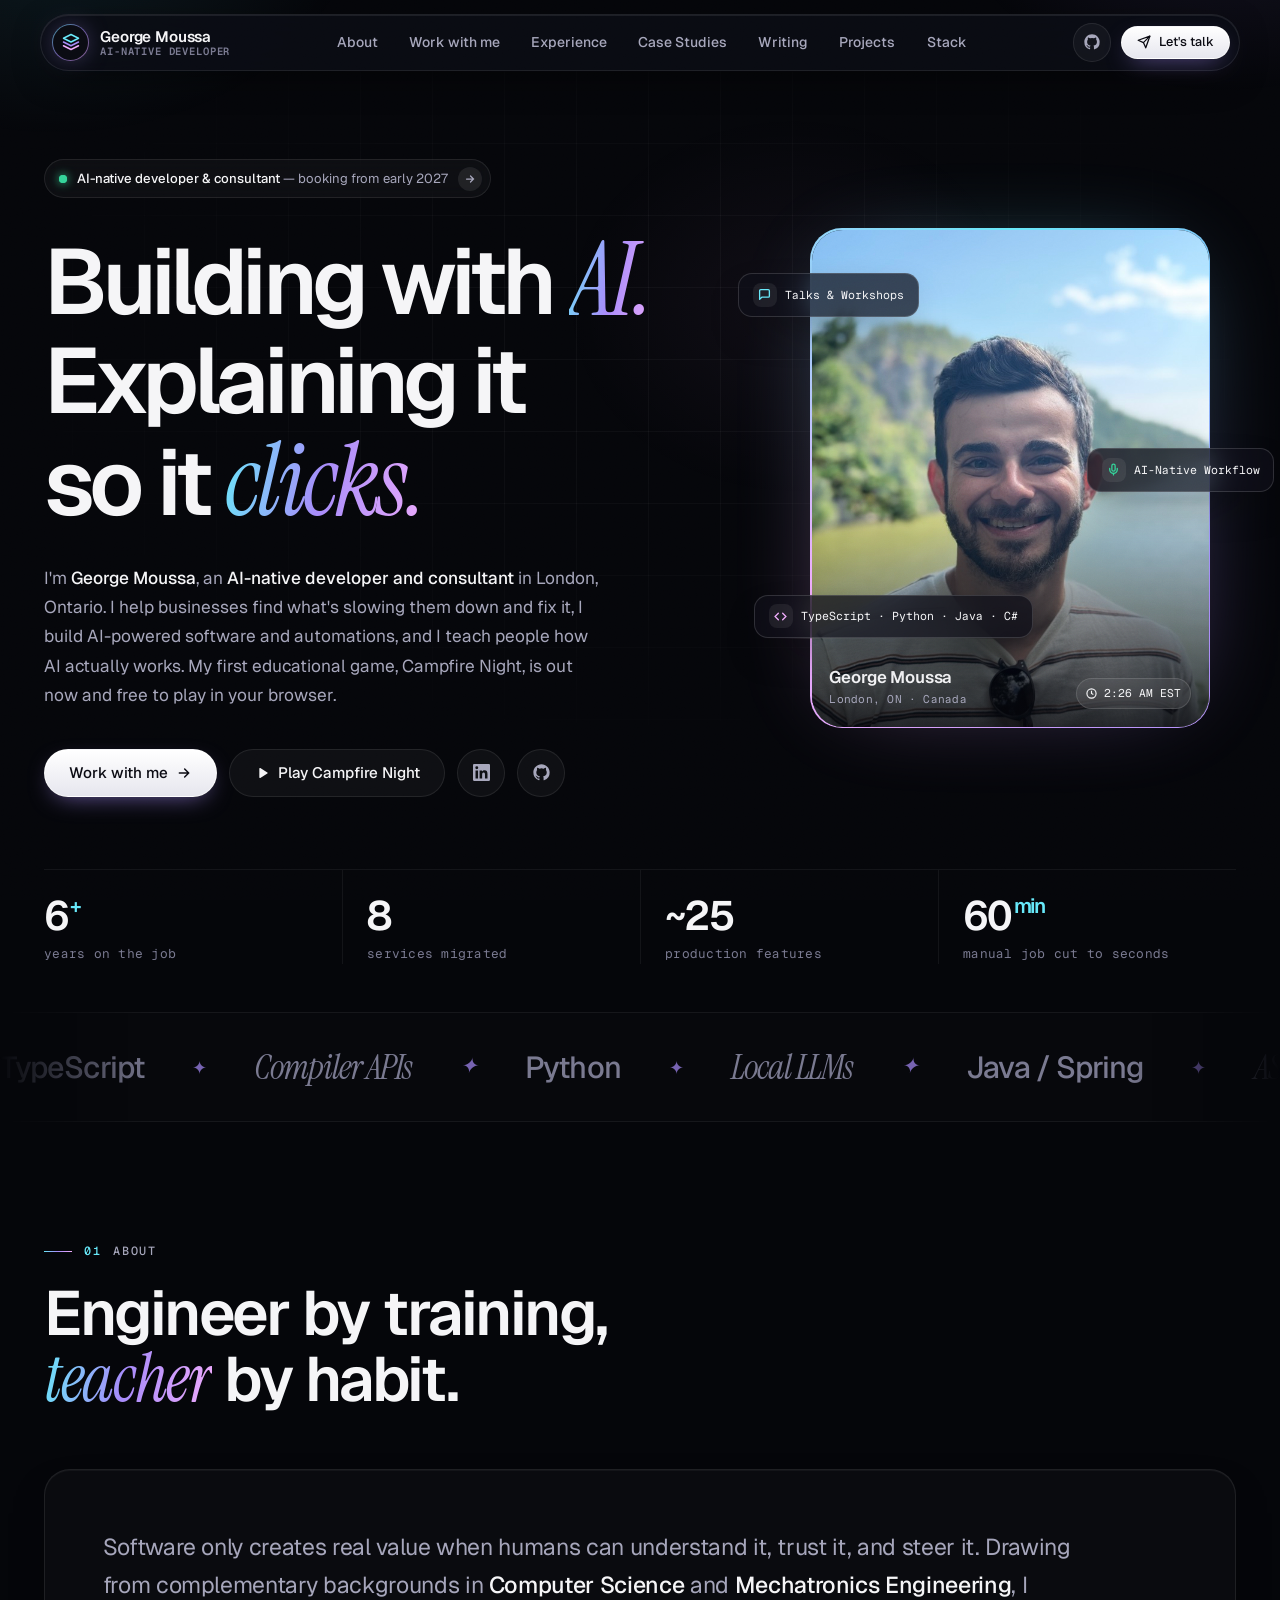
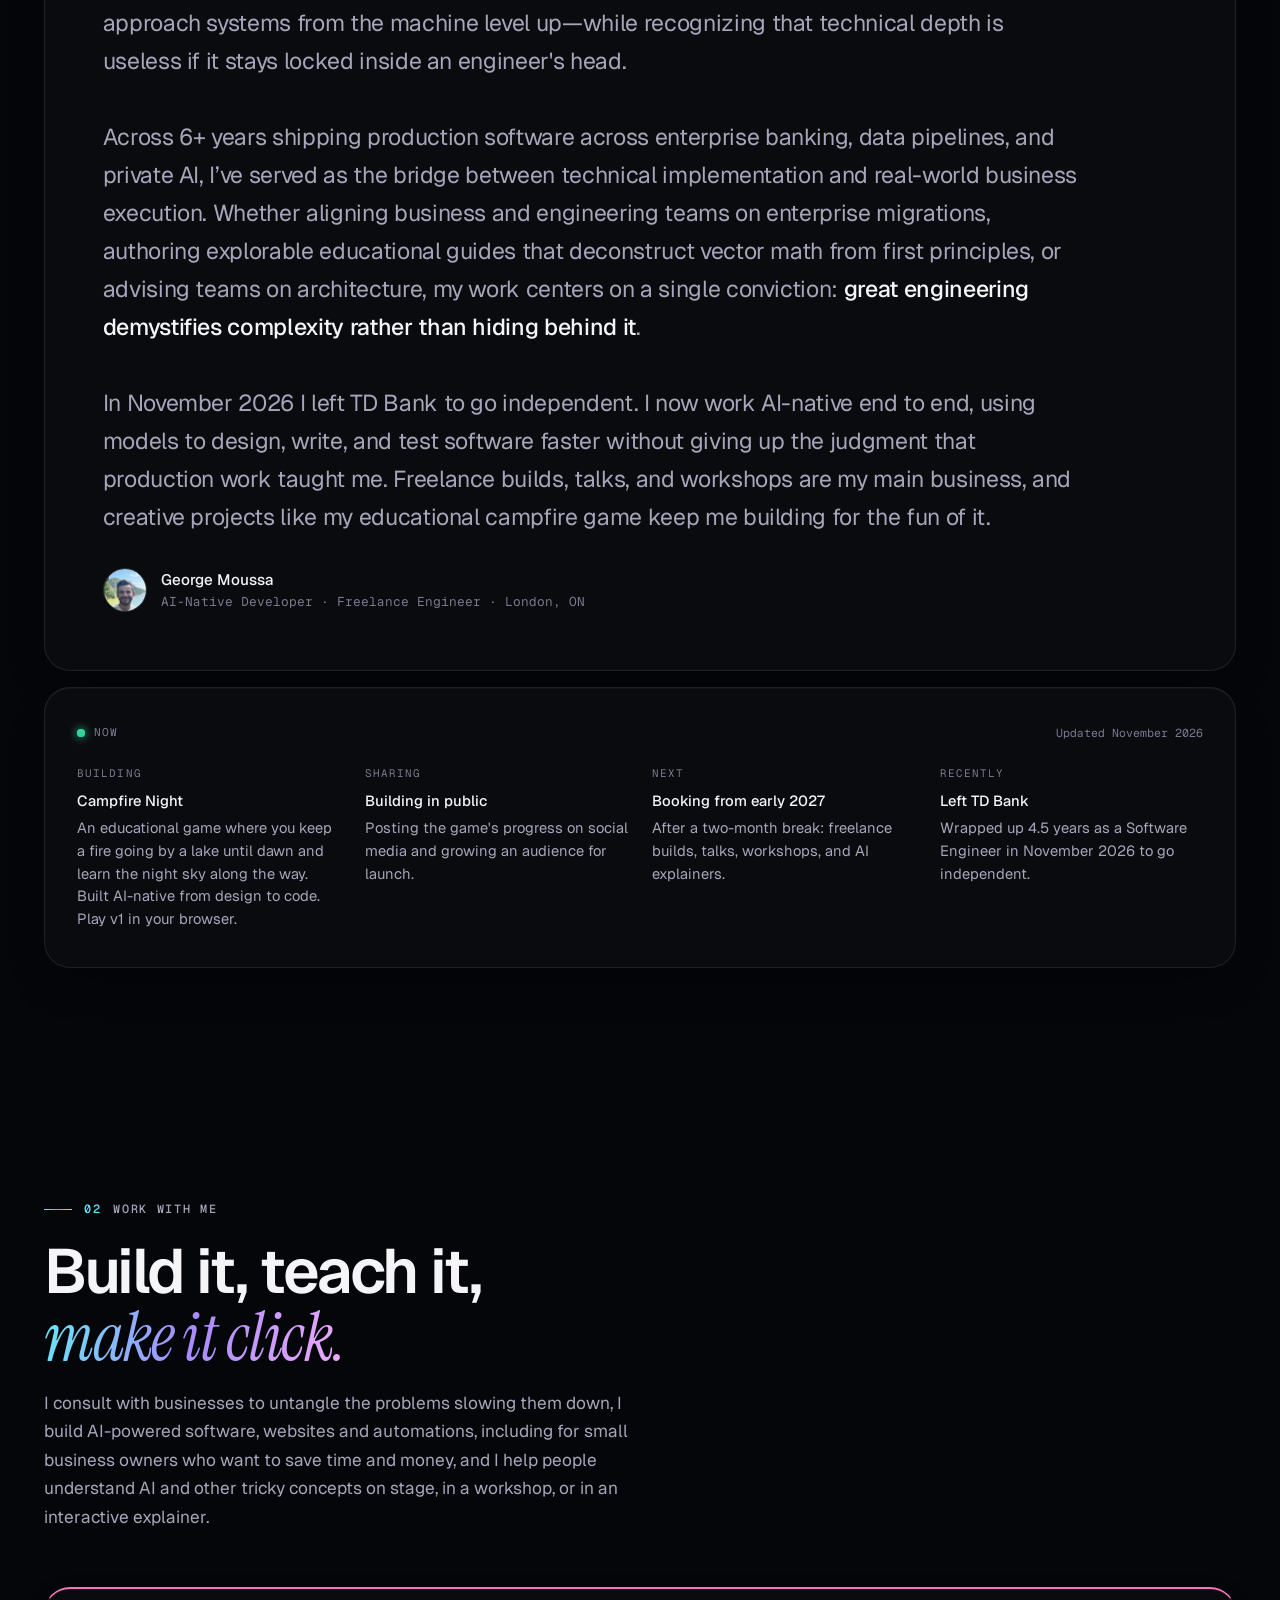
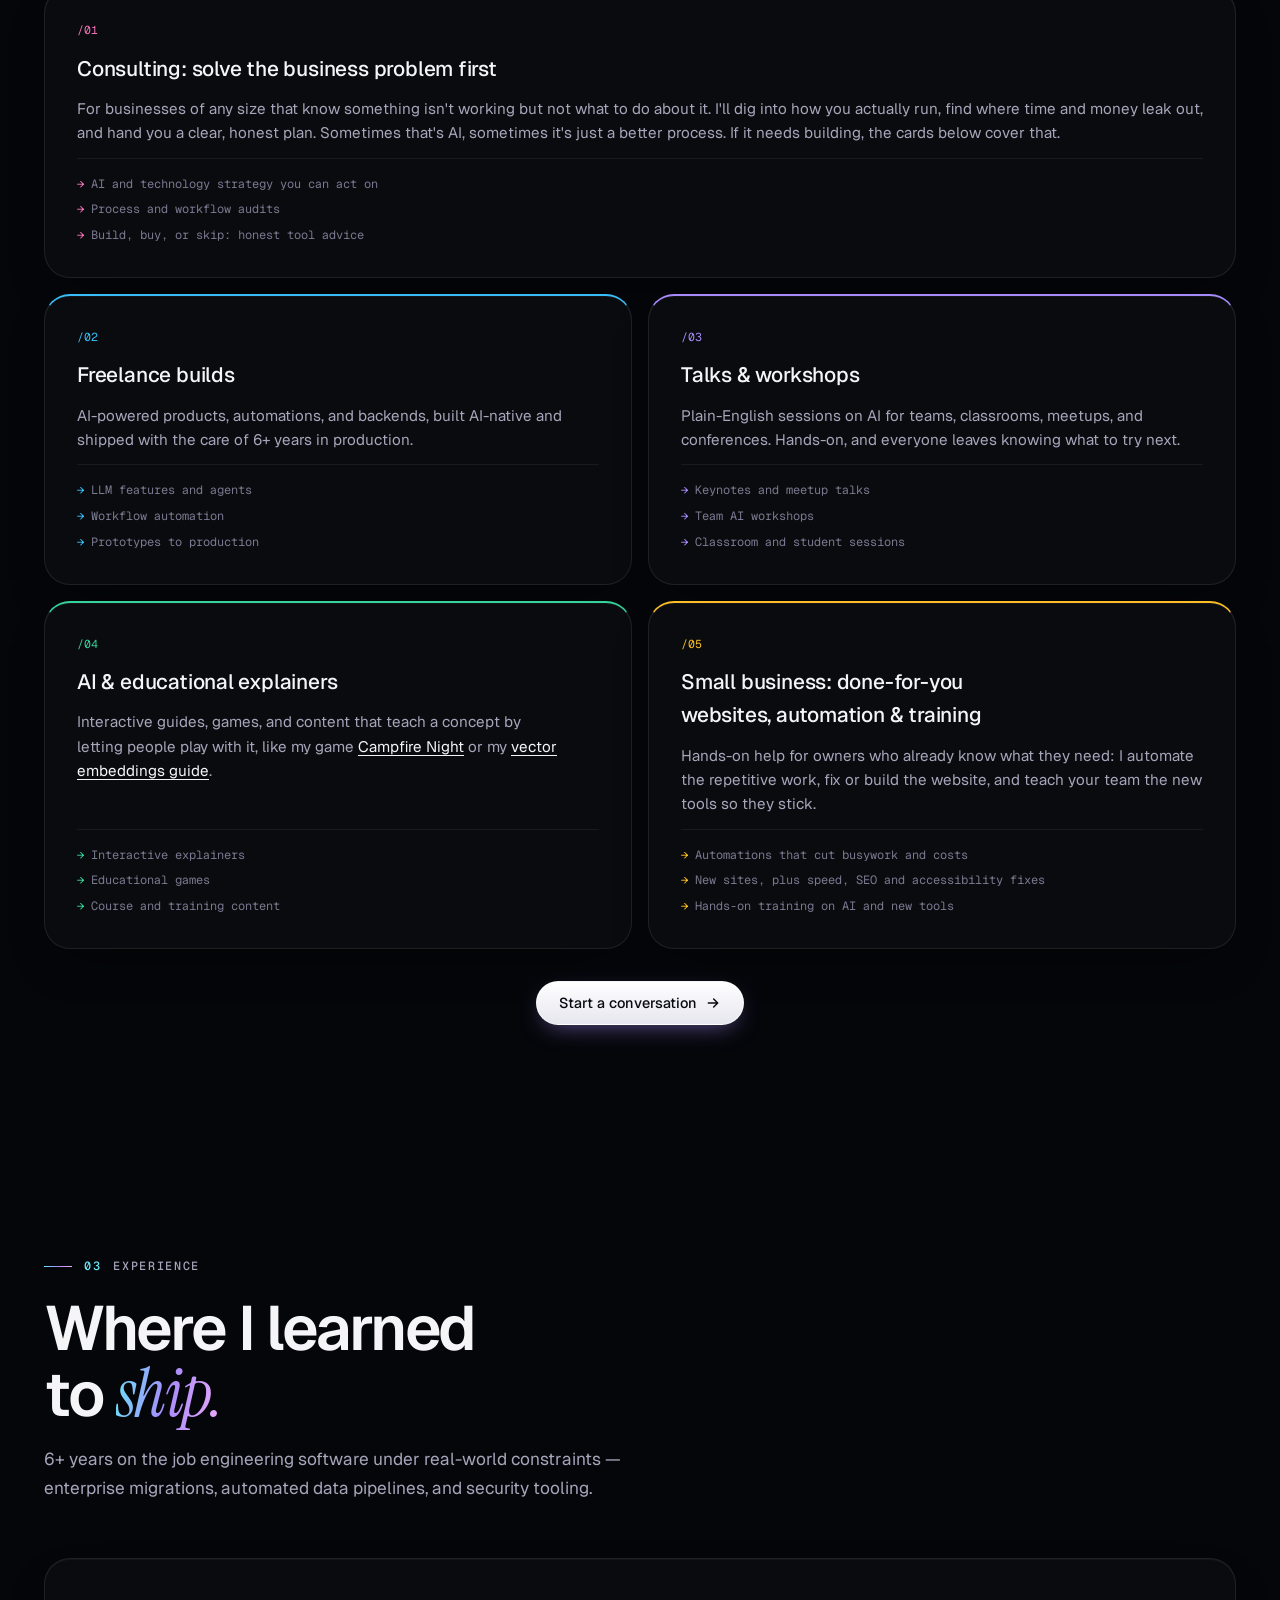
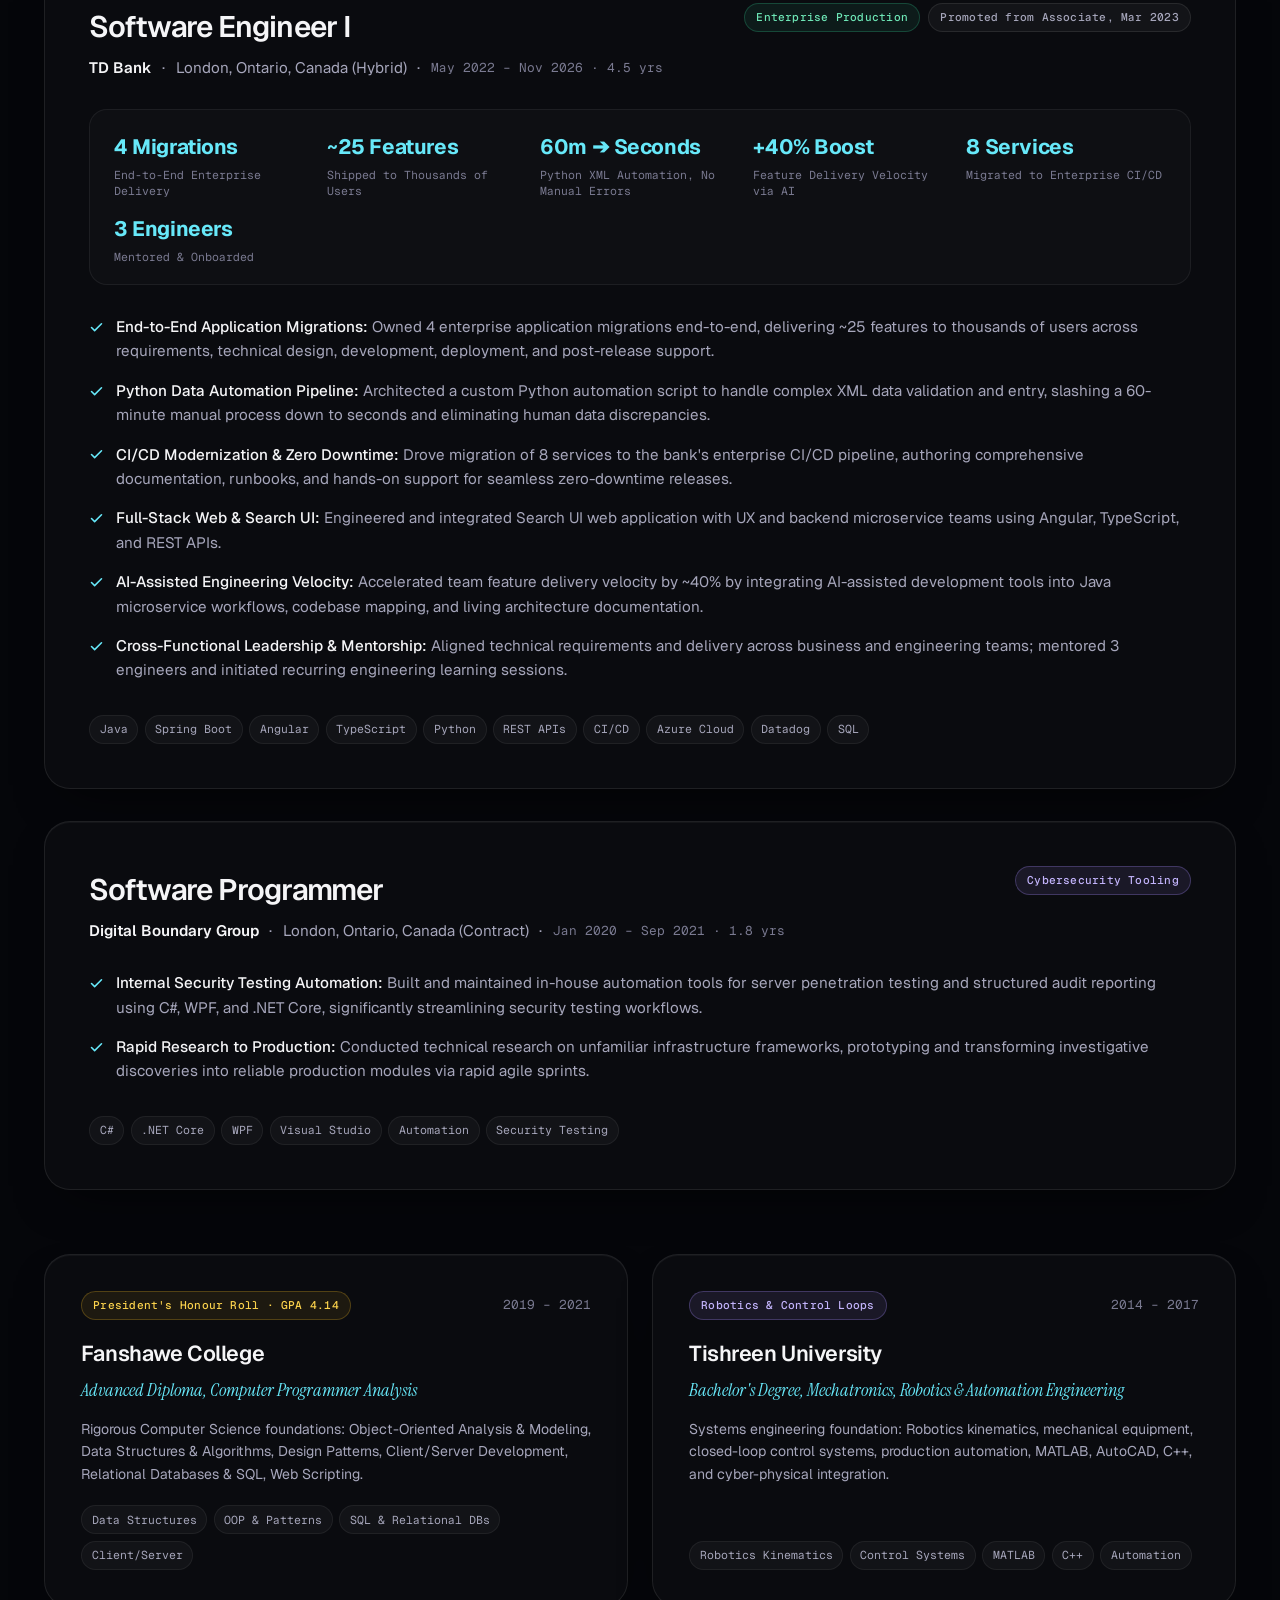
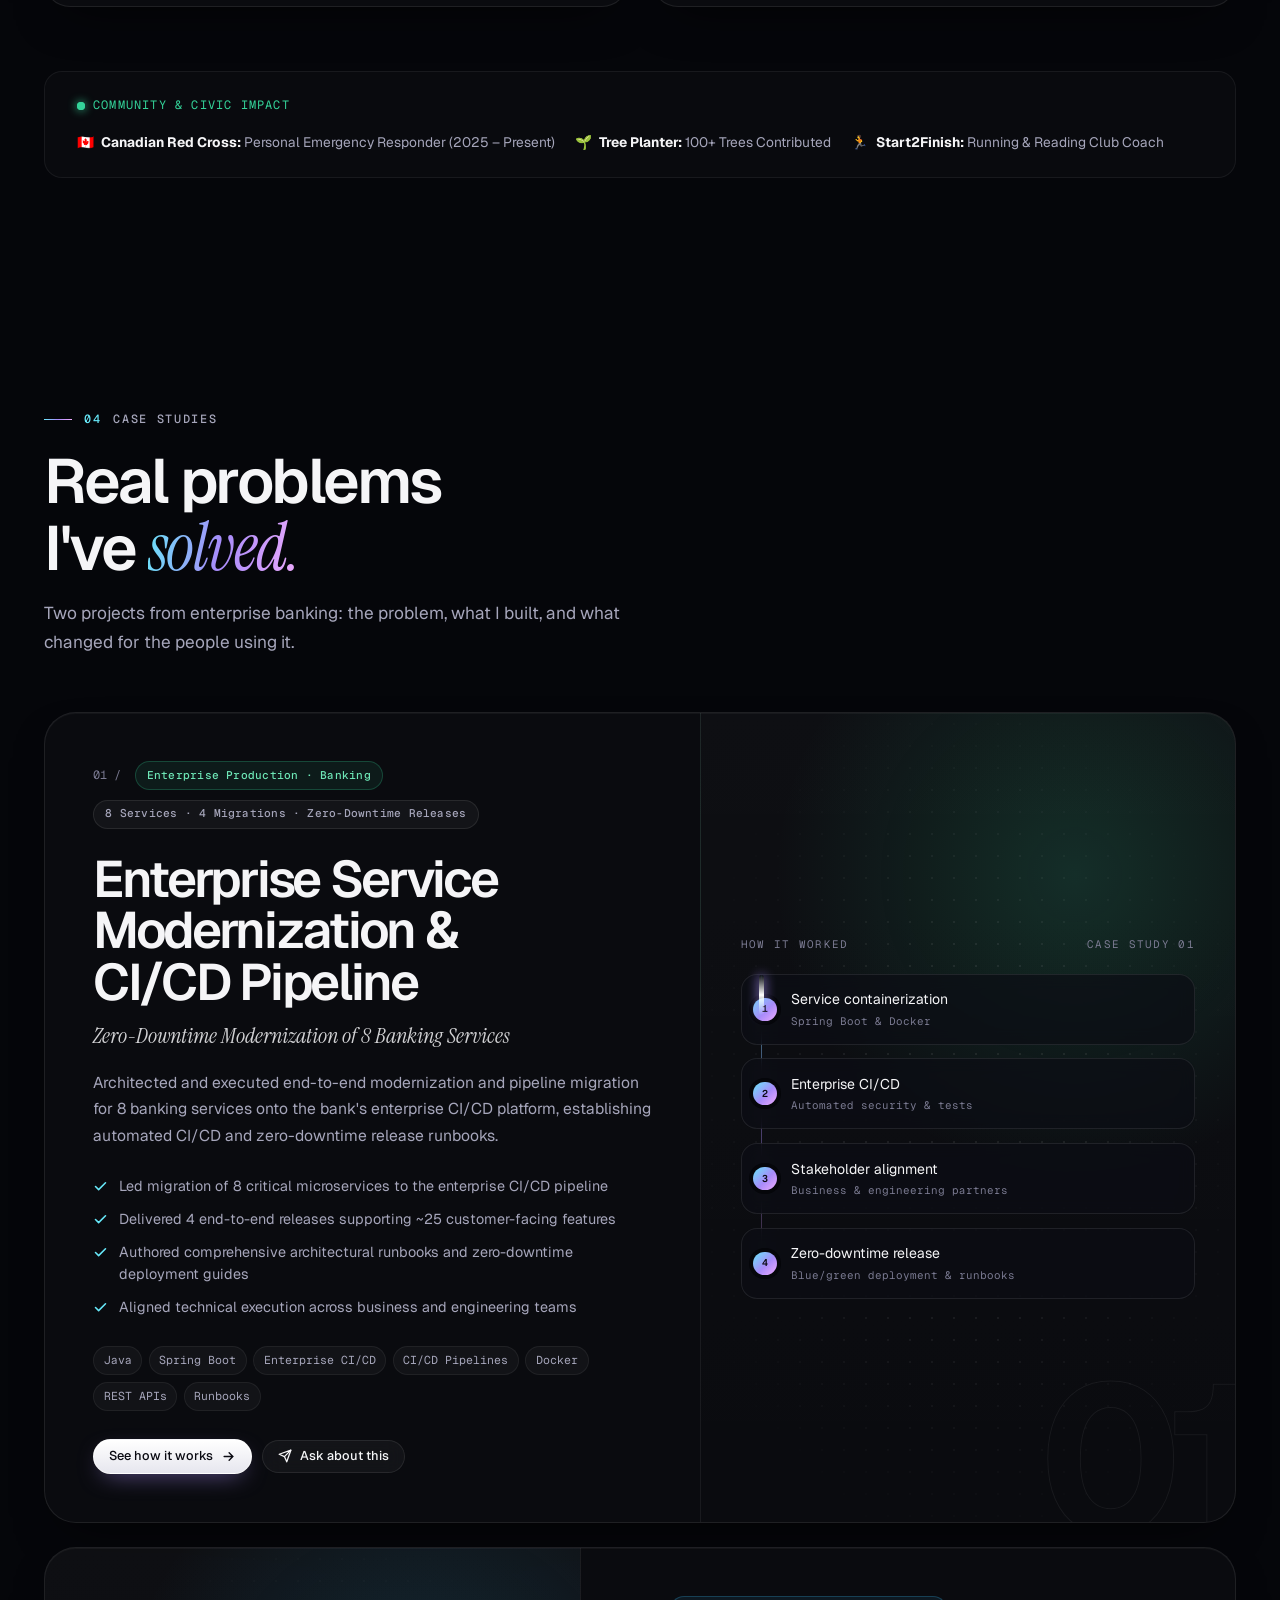
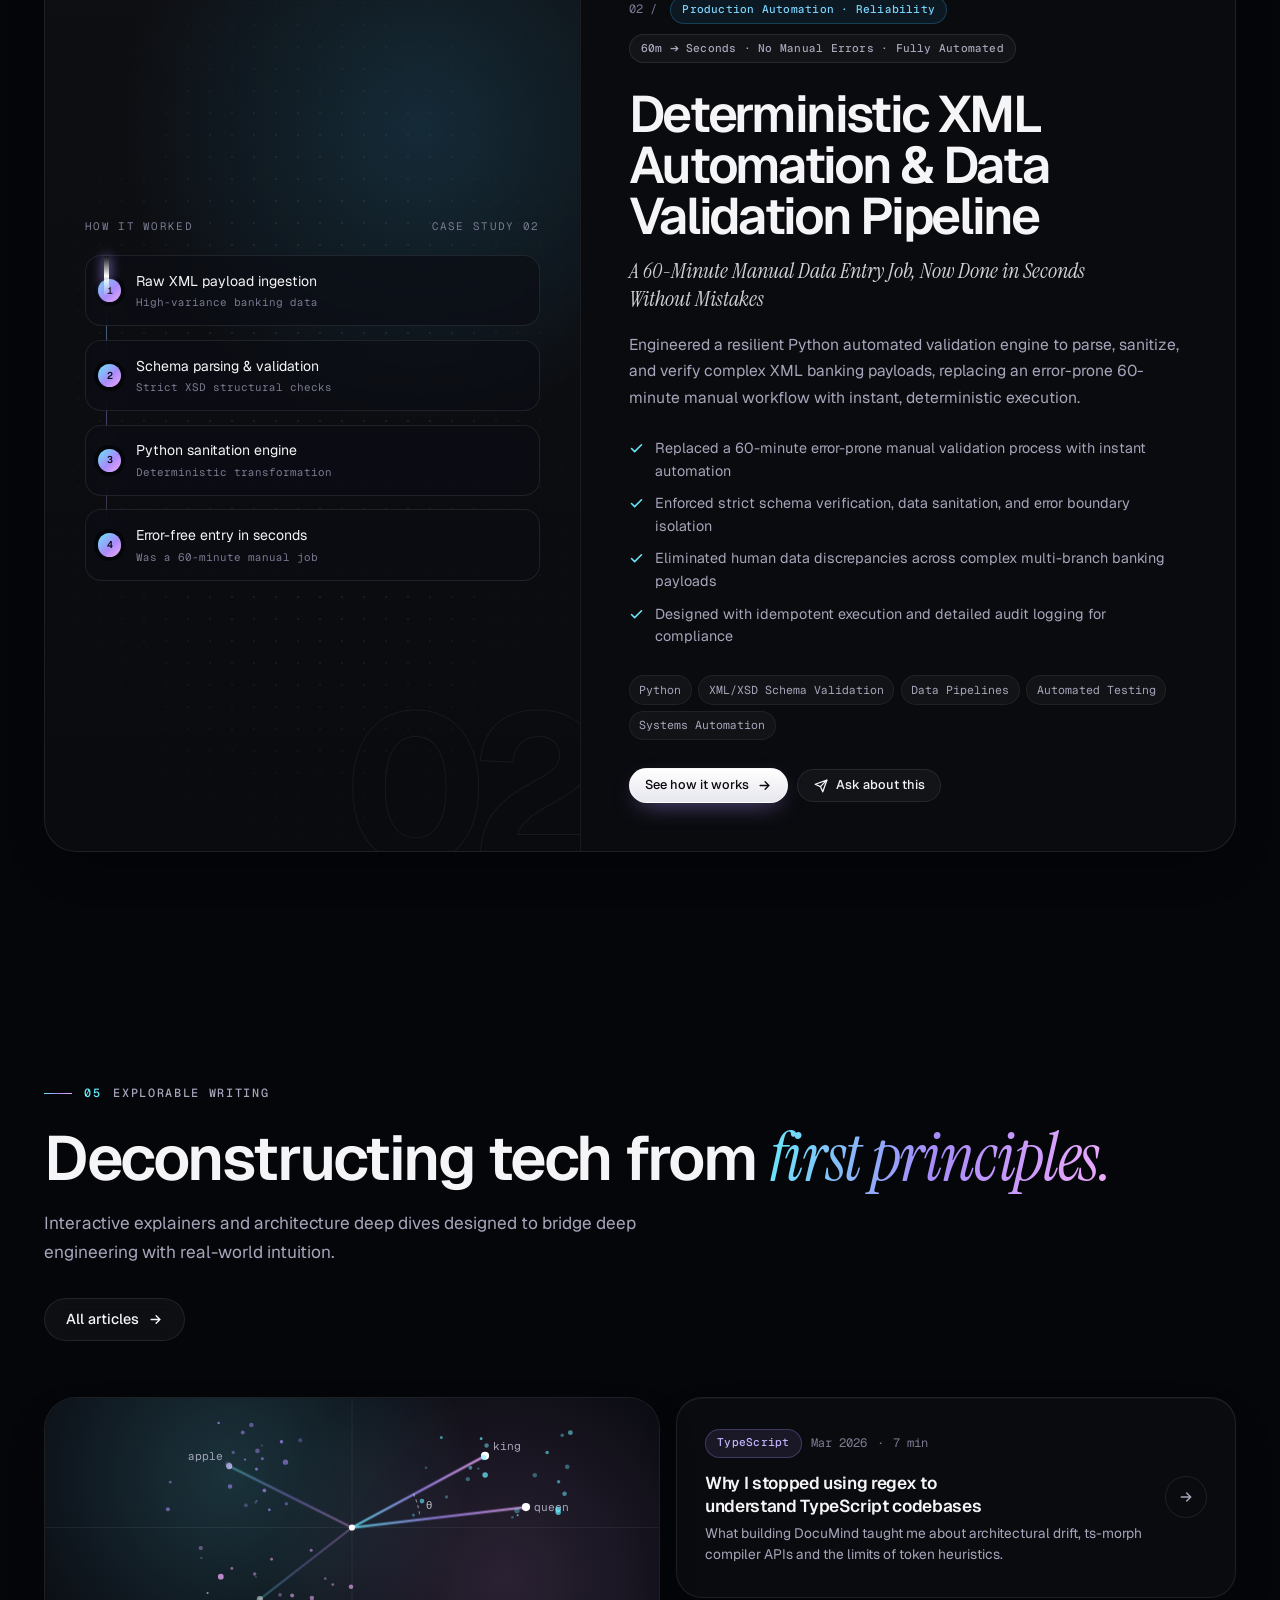
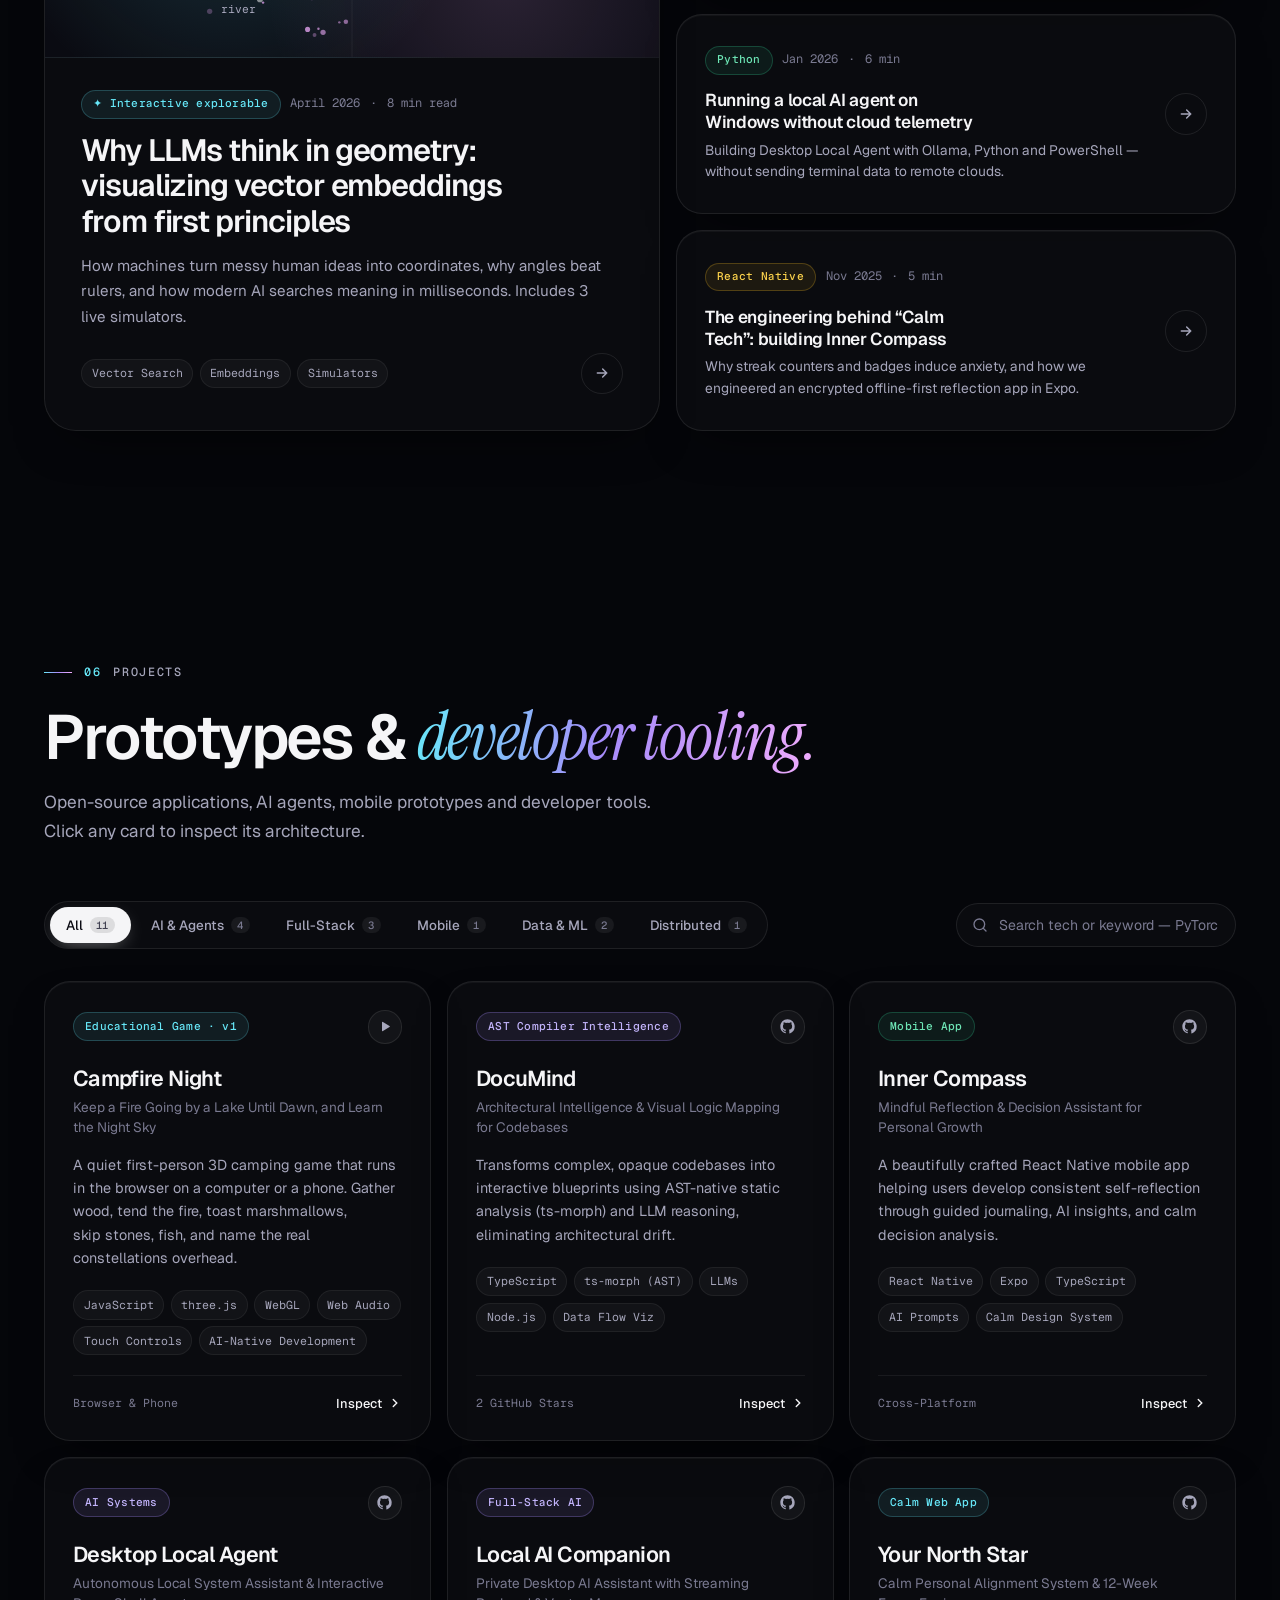
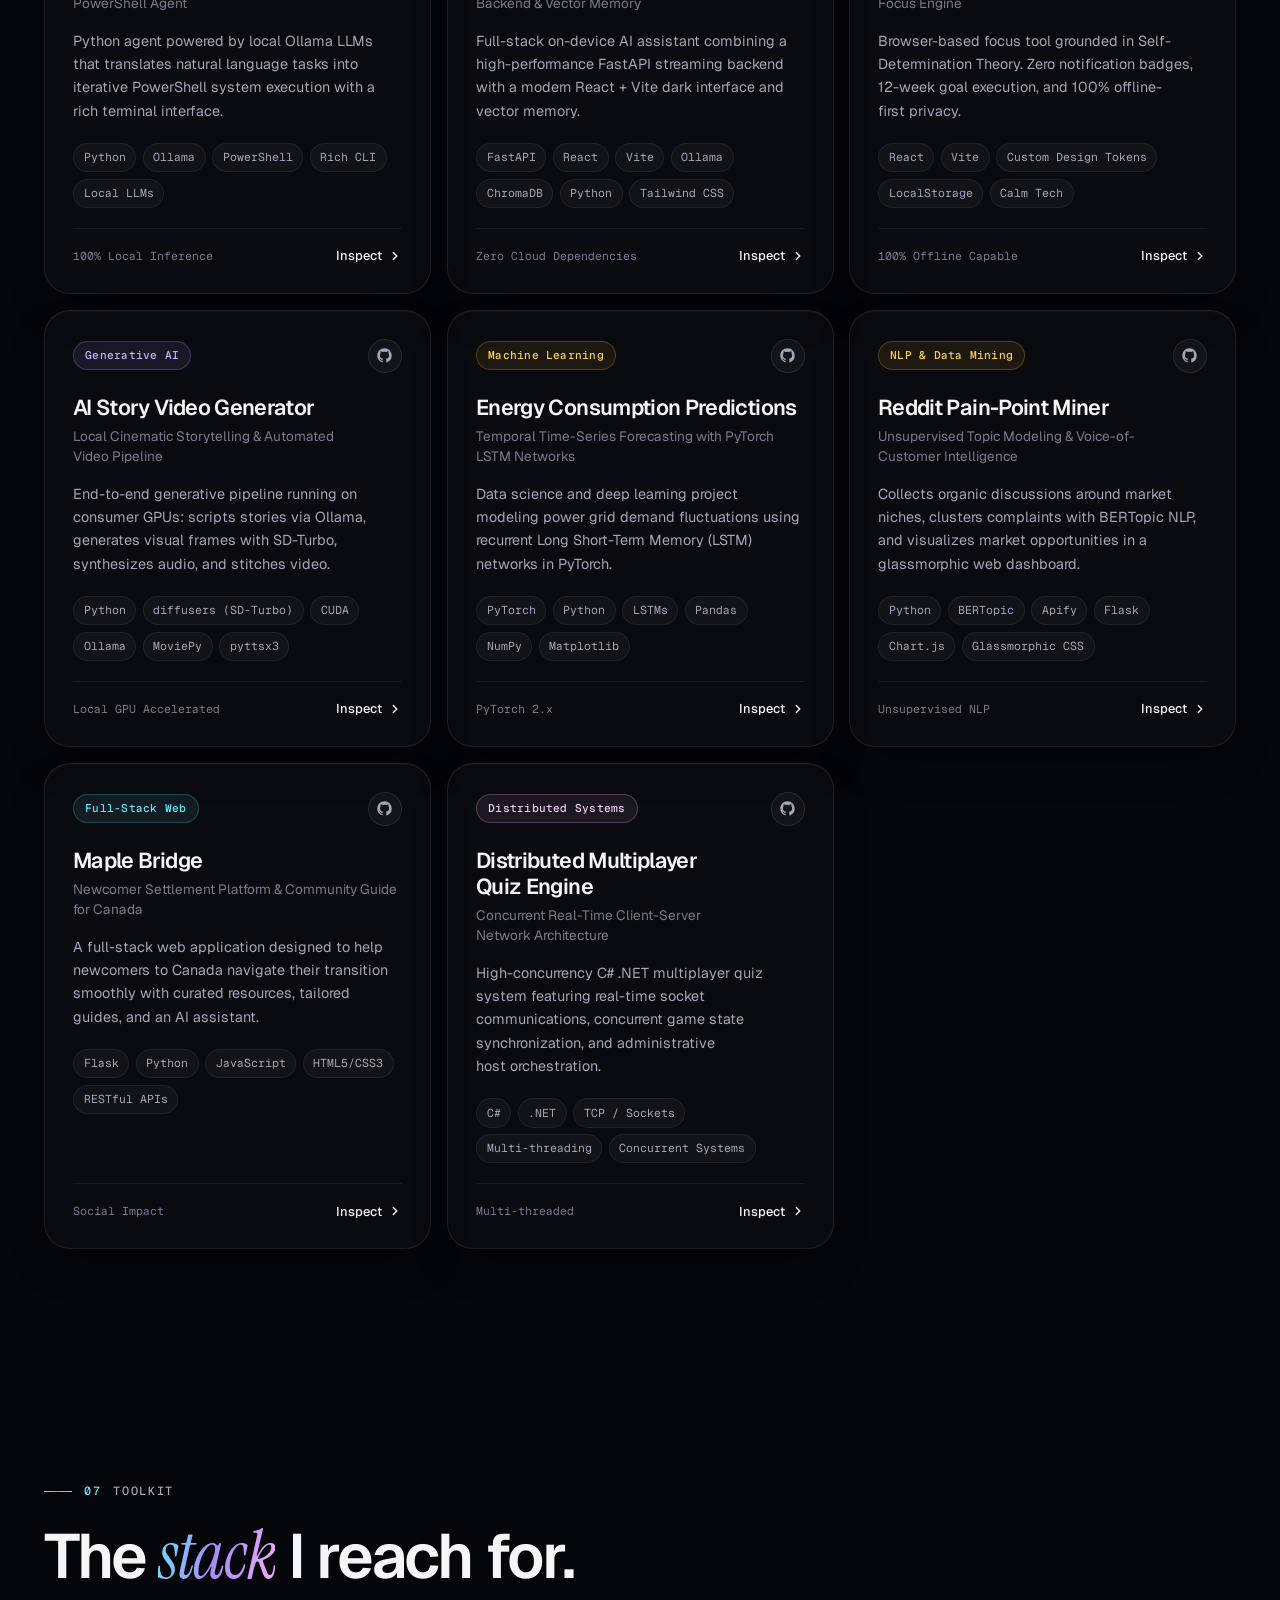
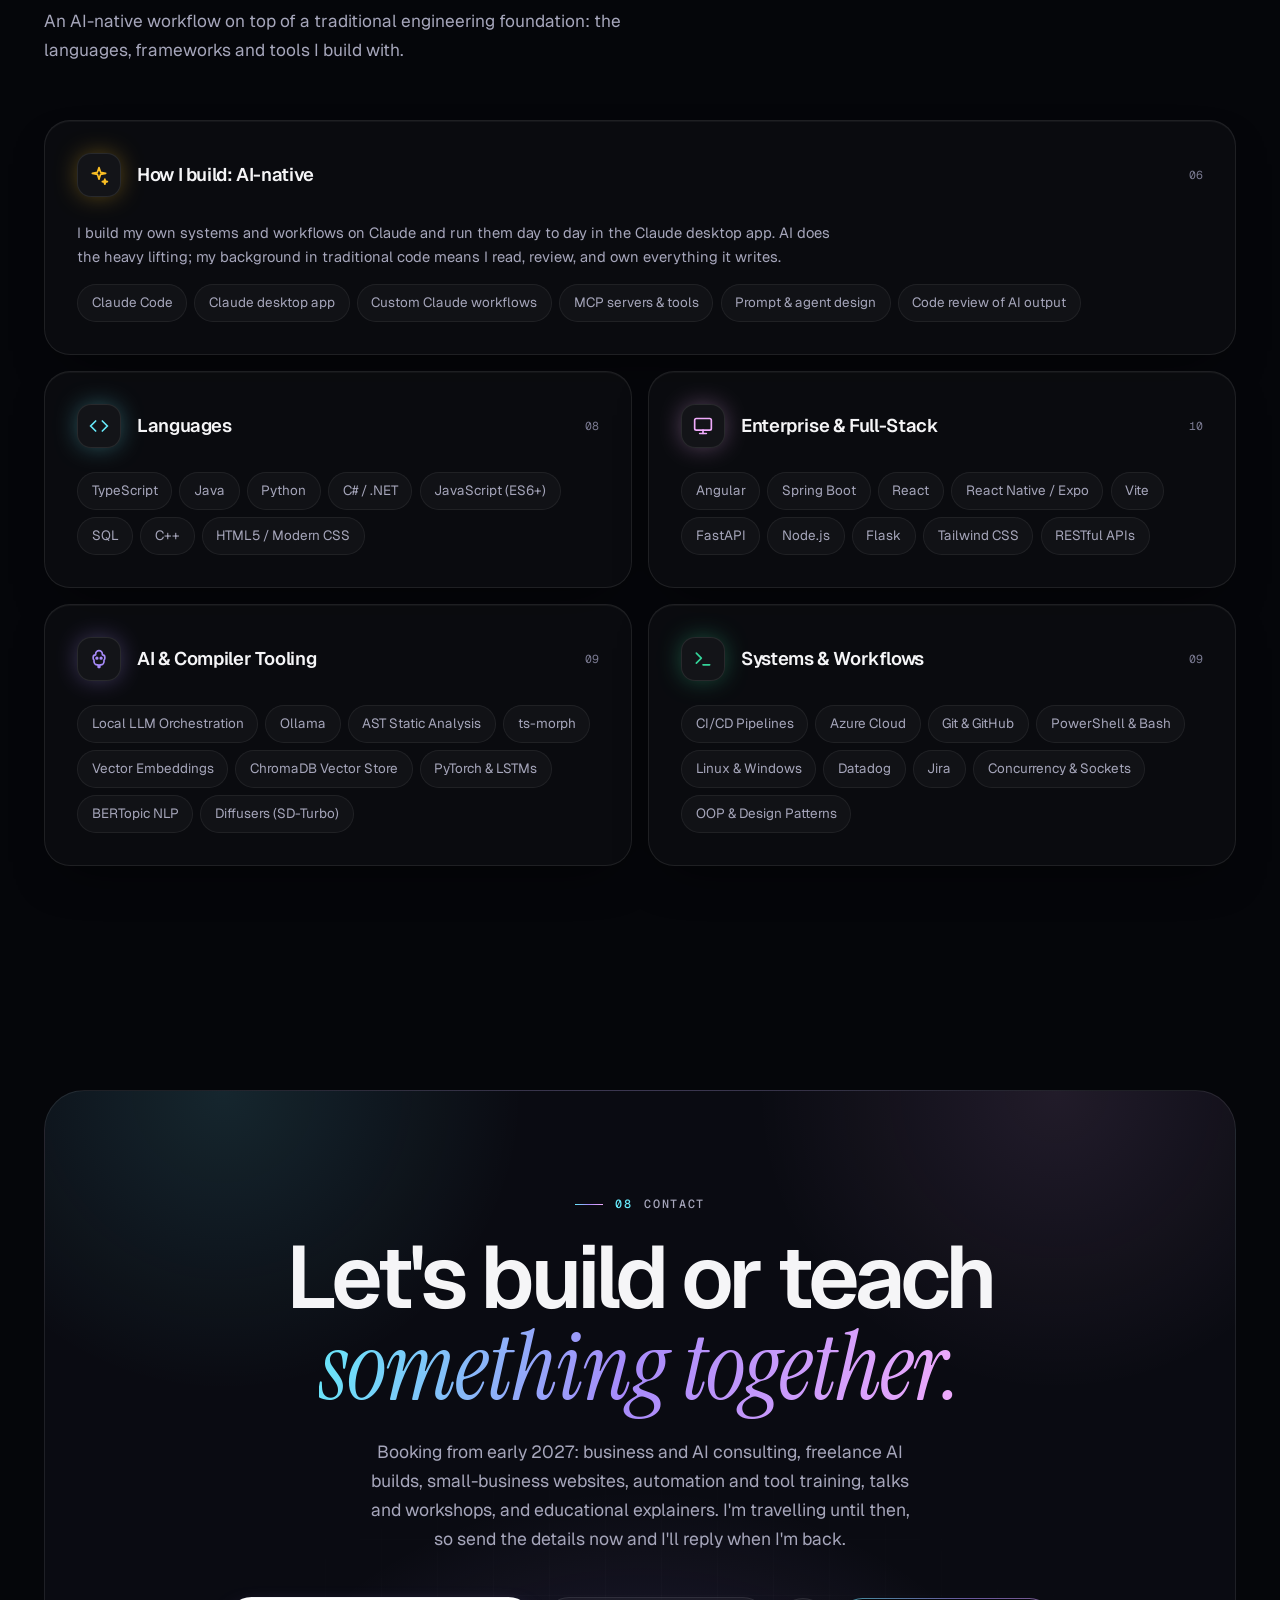
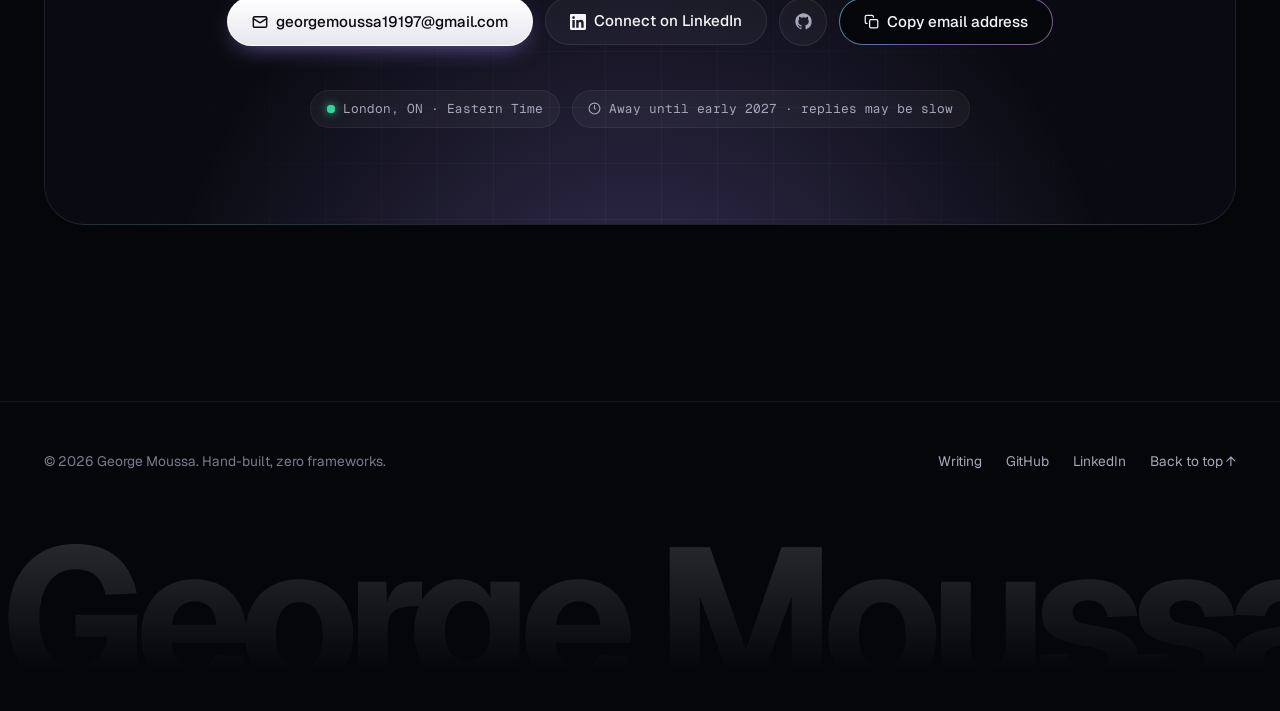
==== commit 4c20a0b4: "Feature Campfire Night in the hero and explainers card Co-Authored-By: Claude Opus 5.5 <noreply@anth" ====
--- a/index.html
+++ b/index.html
@@ -236,7 +236,7 @@
             <p class="hero-subtitle hero-fade" style="--d: 0.45s">
               I'm <strong>George Moussa</strong>, an <strong>AI-native developer and consultant</strong> in London, Ontario.
               I help businesses find what's slowing them down and fix it, I build AI-powered software and automations, and I teach people how AI actually works.
-              Right now I'm building an educational game: <a href="campfire-night/">play Campfire Night</a>.
+              My first educational game, Campfire Night, is out now and free to play in your browser.
             </p>
 
             <div class="hero-cta-group hero-fade" style="--d: 0.6s">
@@ -244,9 +244,9 @@
                 <span>Work with me</span>
                 <svg class="arrow" width="16" height="16" viewBox="0 0 24 24" fill="none" stroke="currentColor" stroke-width="2.2" stroke-linecap="round"><path d="M5 12h14M13 6l6 6-6 6"/></svg>
               </a>
-              <a href="blog.html" class="btn btn-secondary">
-                <svg width="16" height="16" viewBox="0 0 24 24" fill="none" stroke="currentColor" stroke-width="2" stroke-linecap="round" stroke-linejoin="round"><path d="M2 3h6a4 4 0 0 1 4 4v14a3 3 0 0 0-3-3H2z"/><path d="M22 3h-6a4 4 0 0 0-4 4v14a3 3 0 0 1 3-3h7z"/></svg>
-                <span>Explorable guides</span>
+              <a href="campfire-night/" class="btn btn-secondary">
+                <svg width="16" height="16" viewBox="0 0 24 24" fill="currentColor"><path d="M8 5.5v13a1 1 0 0 0 1.5.86l10.5-6.5a1 1 0 0 0 0-1.72L9.5 4.64A1 1 0 0 0 8 5.5Z"/></svg>
+                <span>Play Campfire Night</span>
               </a>
               <a href="https://www.linkedin.com/in/gogmoussa/" target="_blank" rel="noopener noreferrer" class="btn-icon" style="width:3rem;height:3rem" aria-label="LinkedIn Profile" title="LinkedIn">
                 <svg width="17" height="17" viewBox="0 0 24 24" fill="currentColor"><path d="M20.45 20.45h-3.56v-5.57c0-1.33-.02-3.04-1.85-3.04-1.86 0-2.14 1.45-2.14 2.94v5.67H9.34V9h3.42v1.56h.05c.48-.9 1.64-1.85 3.37-1.85 3.6 0 4.27 2.37 4.27 5.46v6.28ZM5.34 7.43a2.06 2.06 0 1 1 0-4.13 2.06 2.06 0 0 1 0 4.13ZM7.12 20.45H3.56V9h3.56v11.45ZM22.22 0H1.77C.79 0 0 .77 0 1.73v20.54C0 23.23.79 24 1.77 24h20.45c.98 0 1.78-.77 1.78-1.73V1.73C24 .77 23.2 0 22.22 0Z"/></svg>
@@ -462,7 +462,7 @@
           <article class="bento-card offer-card spotlight reveal" style="--pc: #34d399; --d: 0.18s">
             <span class="offer-num">/04</span>
             <h3 class="offer-title">AI &amp; educational explainers</h3>
-            <p class="offer-desc">Interactive guides, games, and content that teach a concept by letting people play with it, like my <a href="articles/vector_embeddings_guide.html">vector embeddings guide</a>.</p>
+            <p class="offer-desc">Interactive guides, games, and content that teach a concept by letting people play with it, like my game <a href="campfire-night/">Campfire Night</a> or my <a href="articles/vector_embeddings_guide.html">vector embeddings guide</a>.</p>
             <ul class="offer-list">
               <li>Interactive explainers</li>
               <li>Educational games</li>
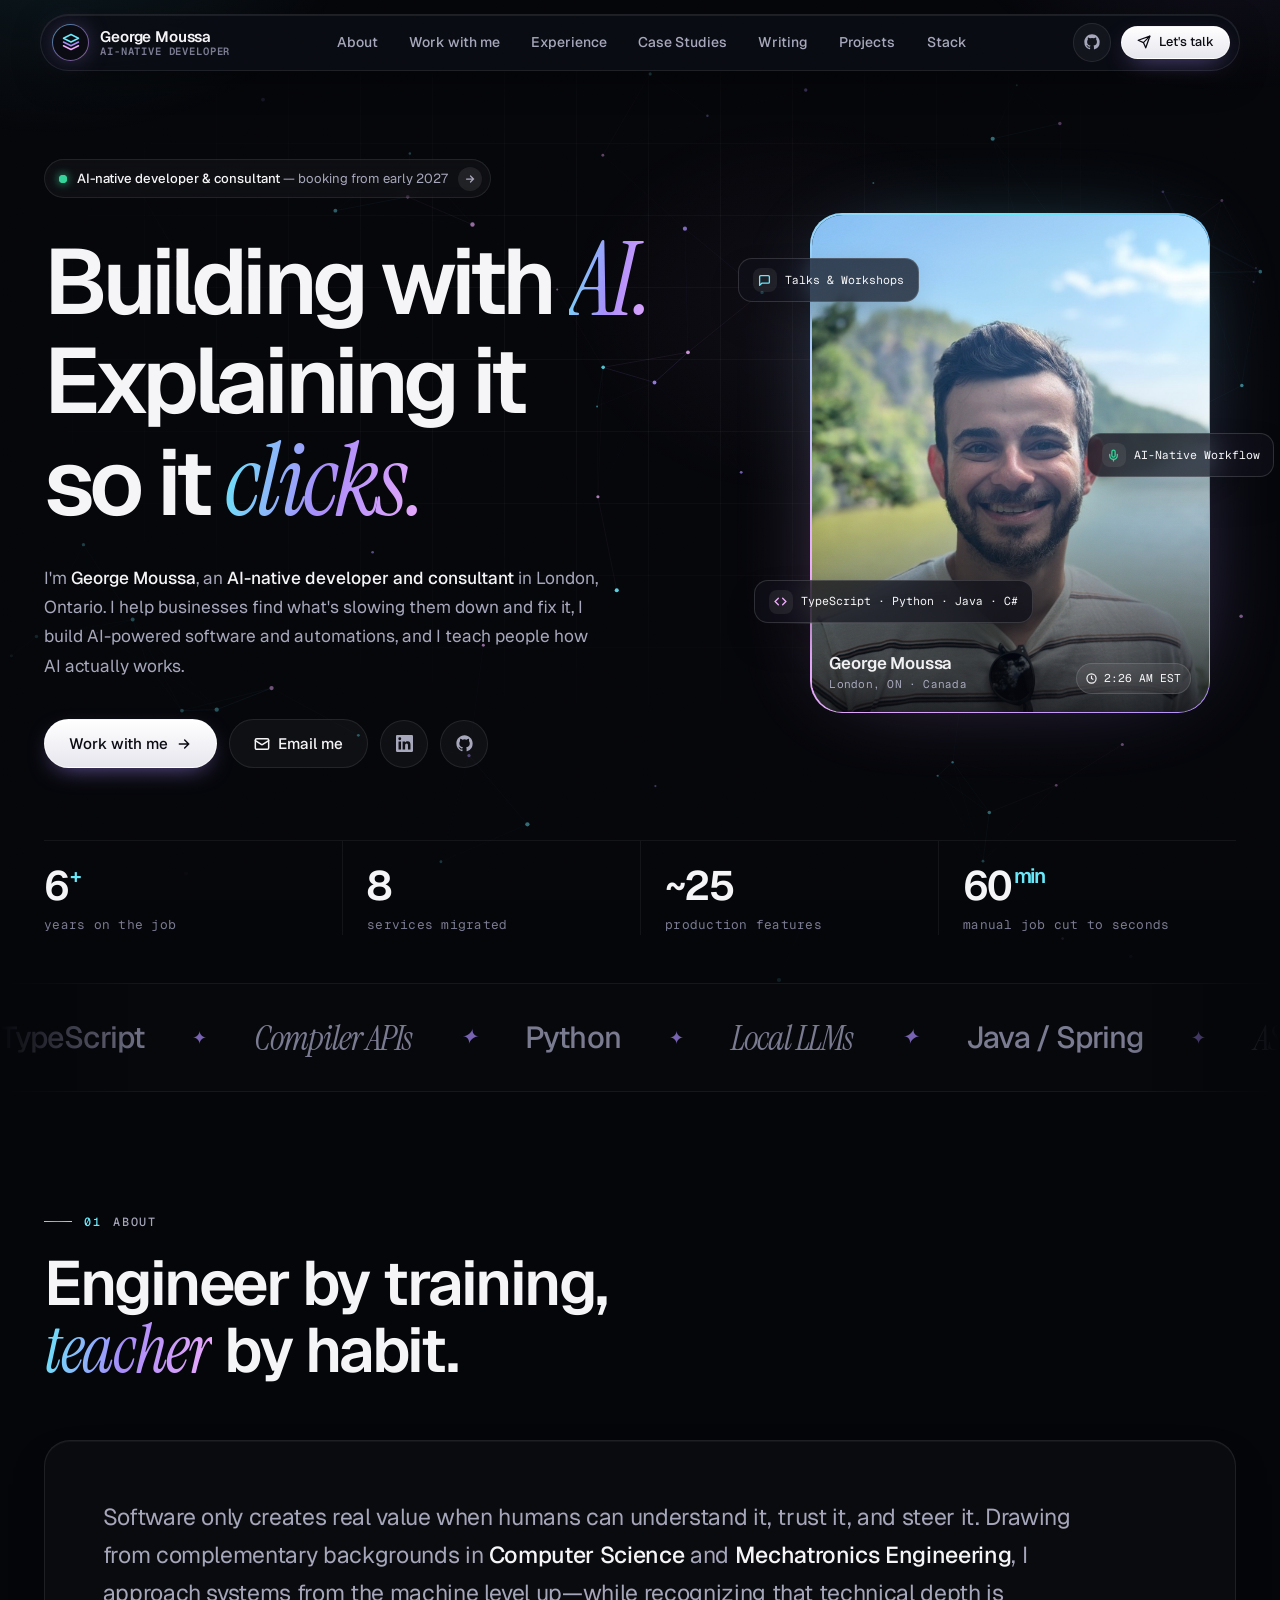
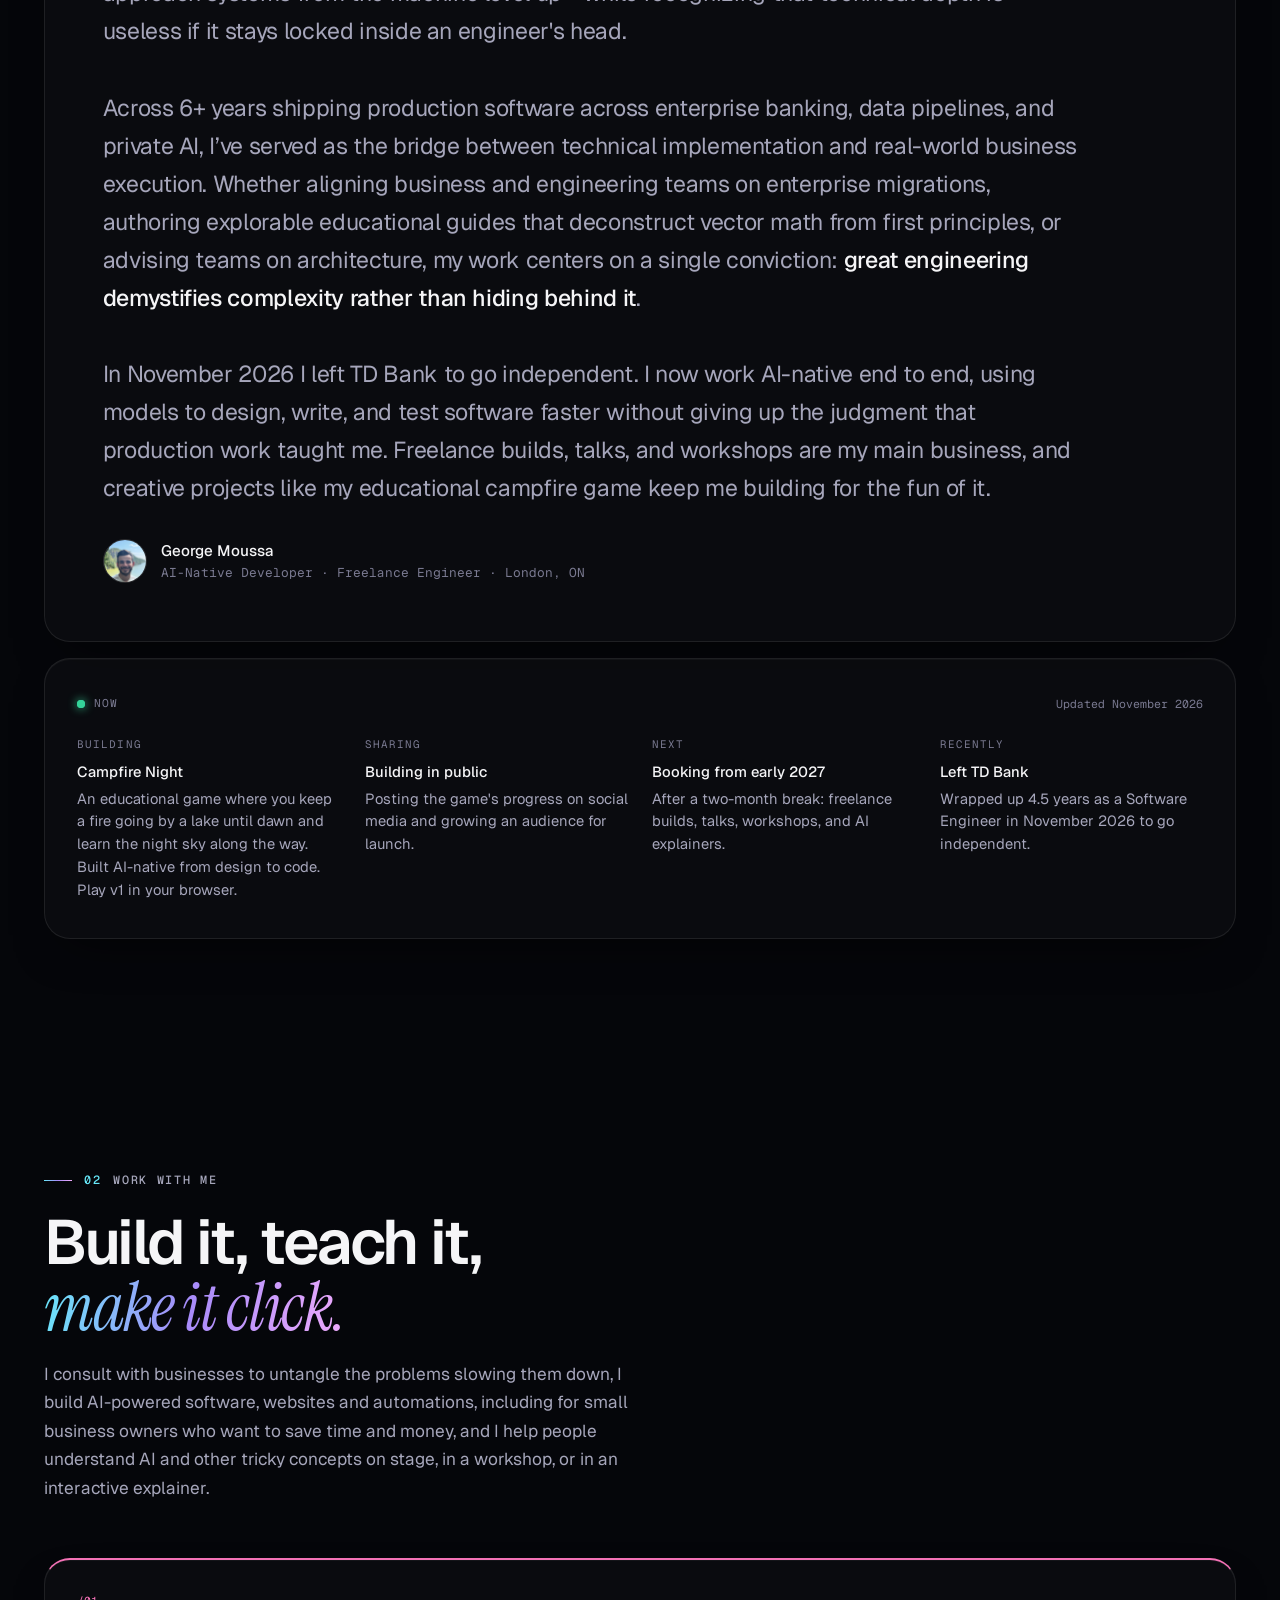
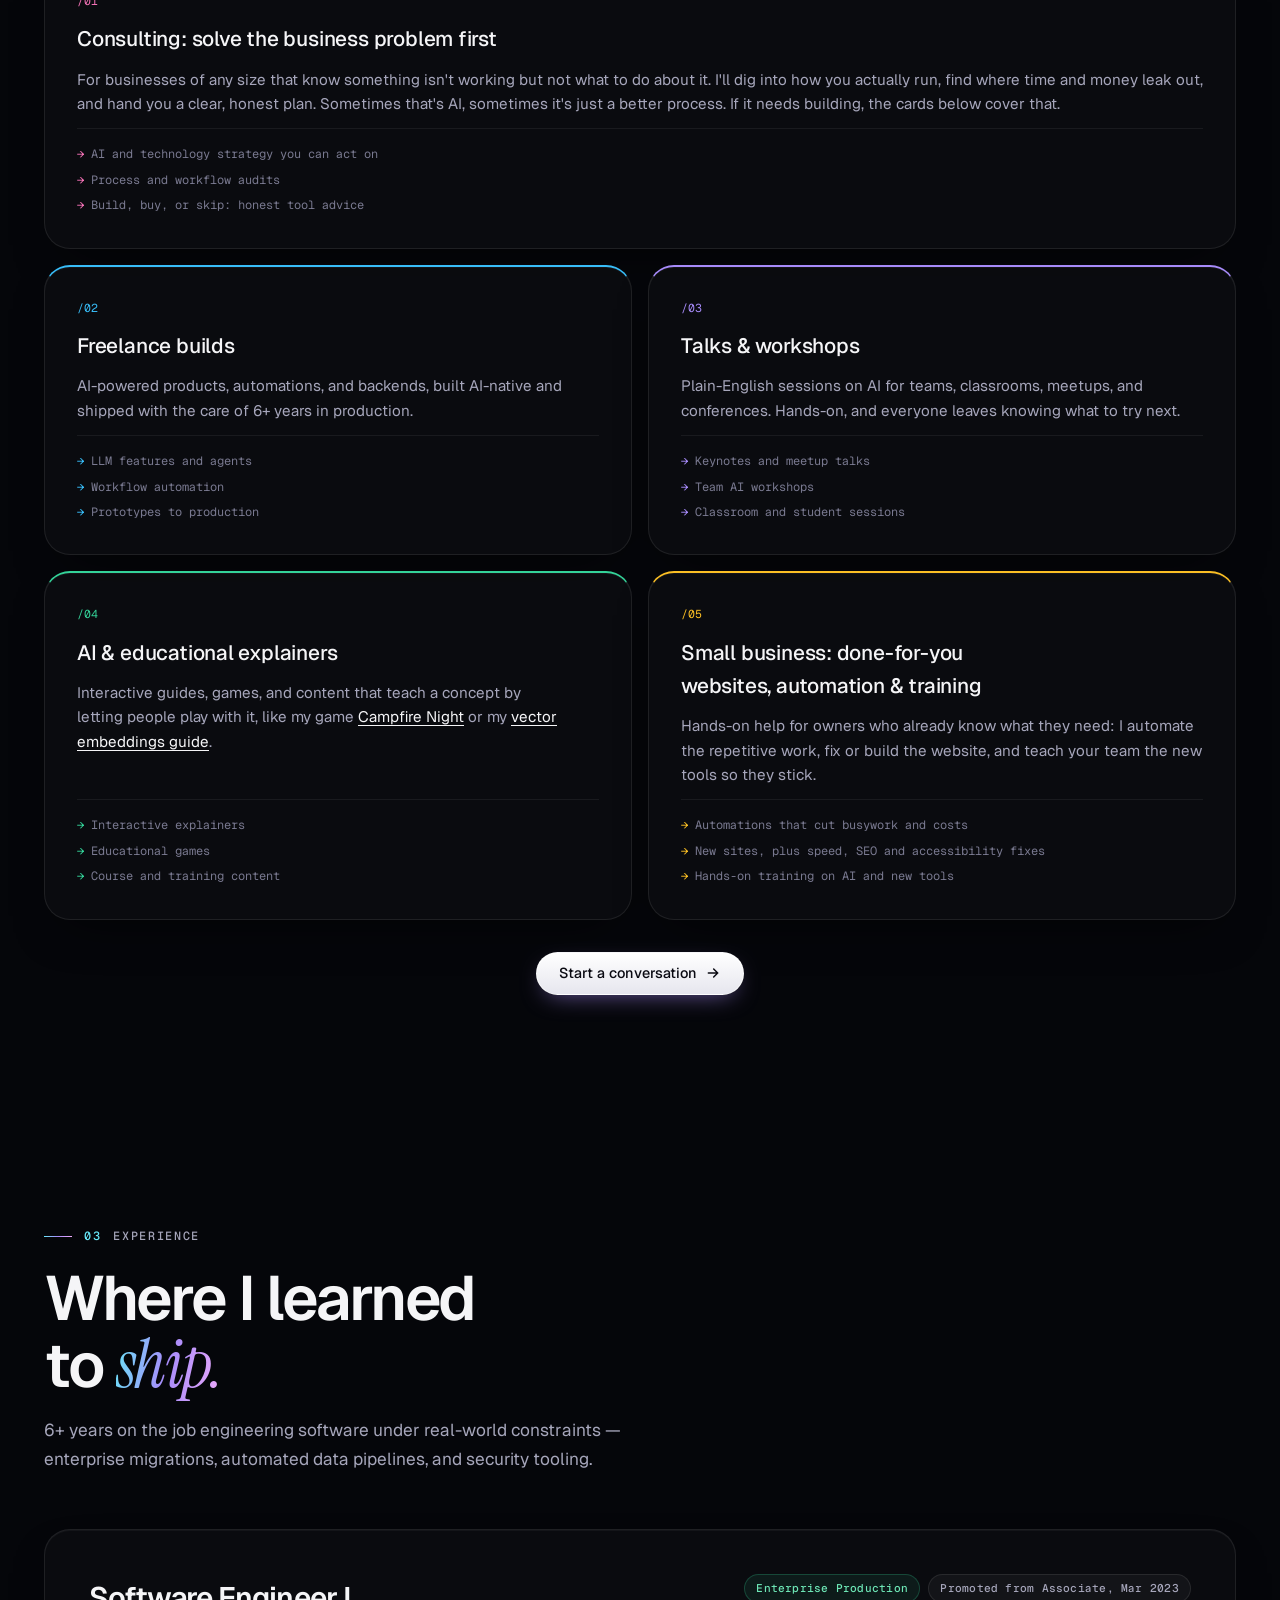
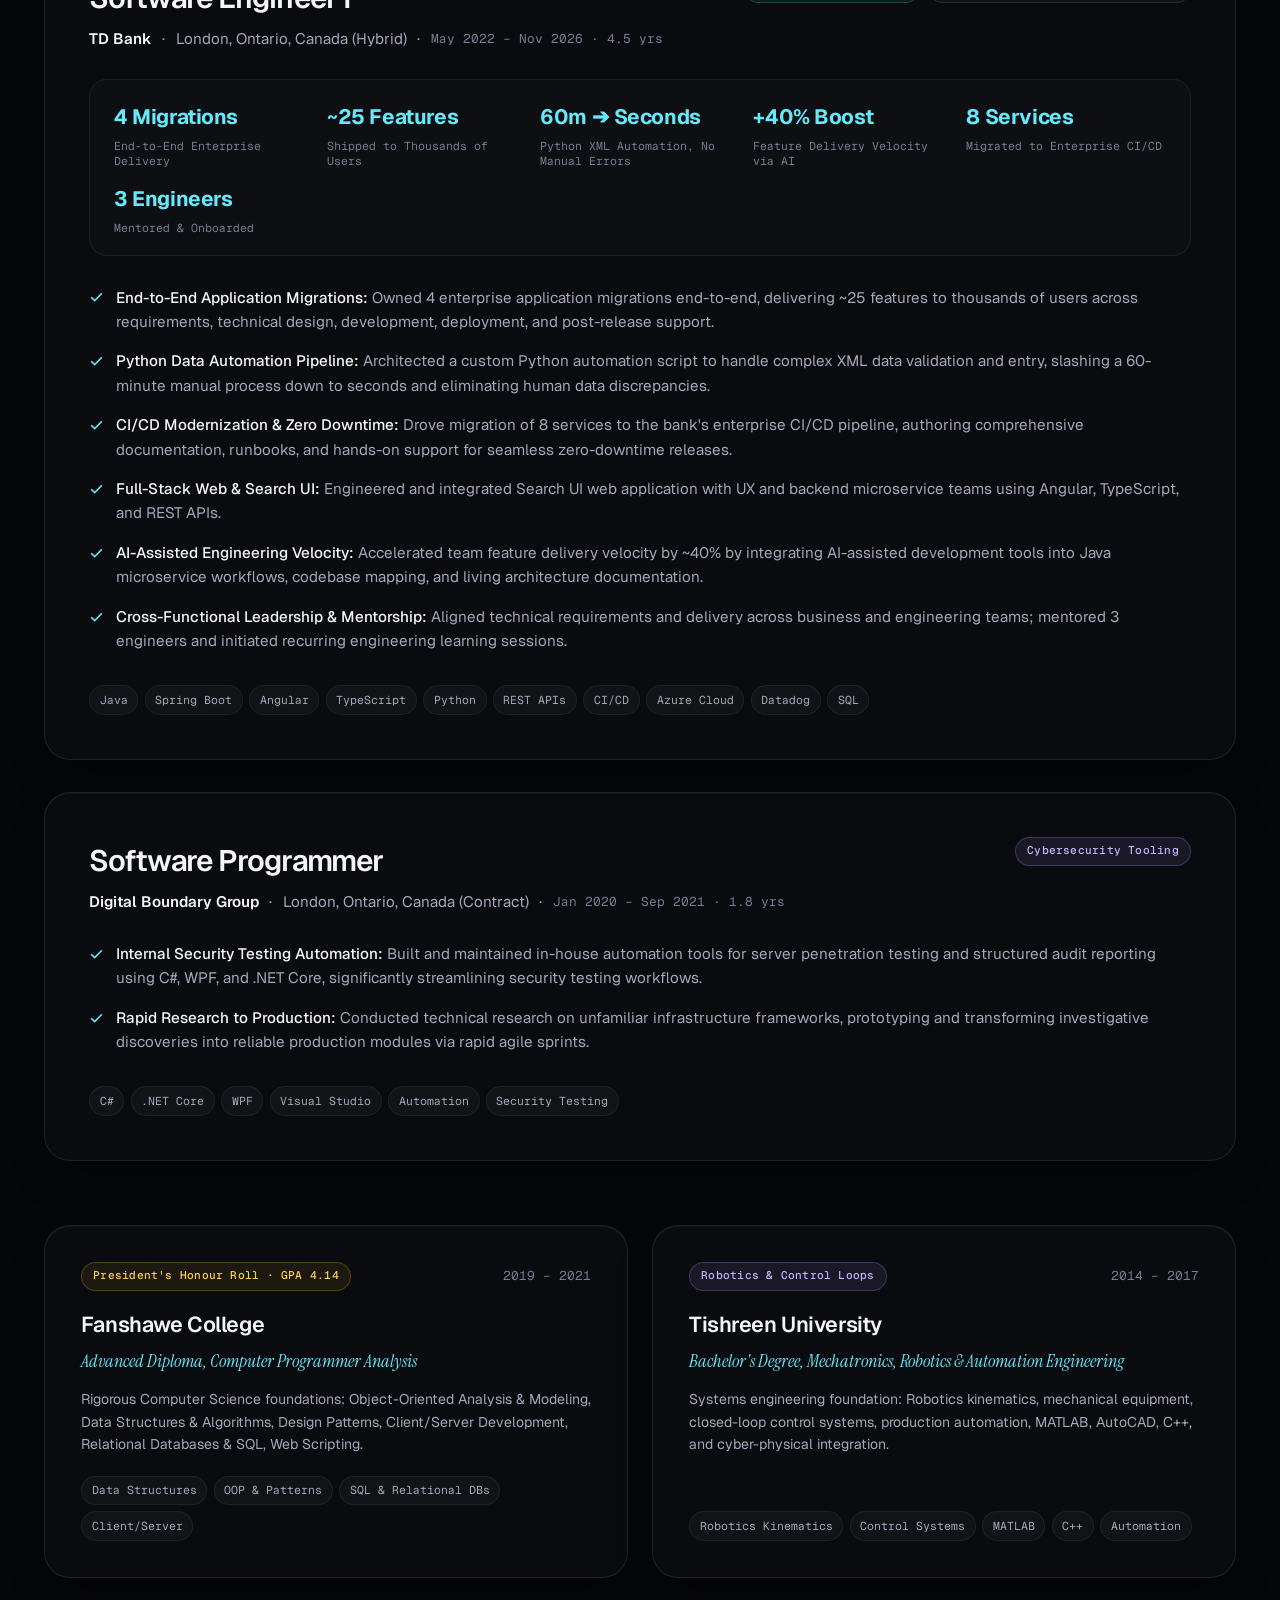
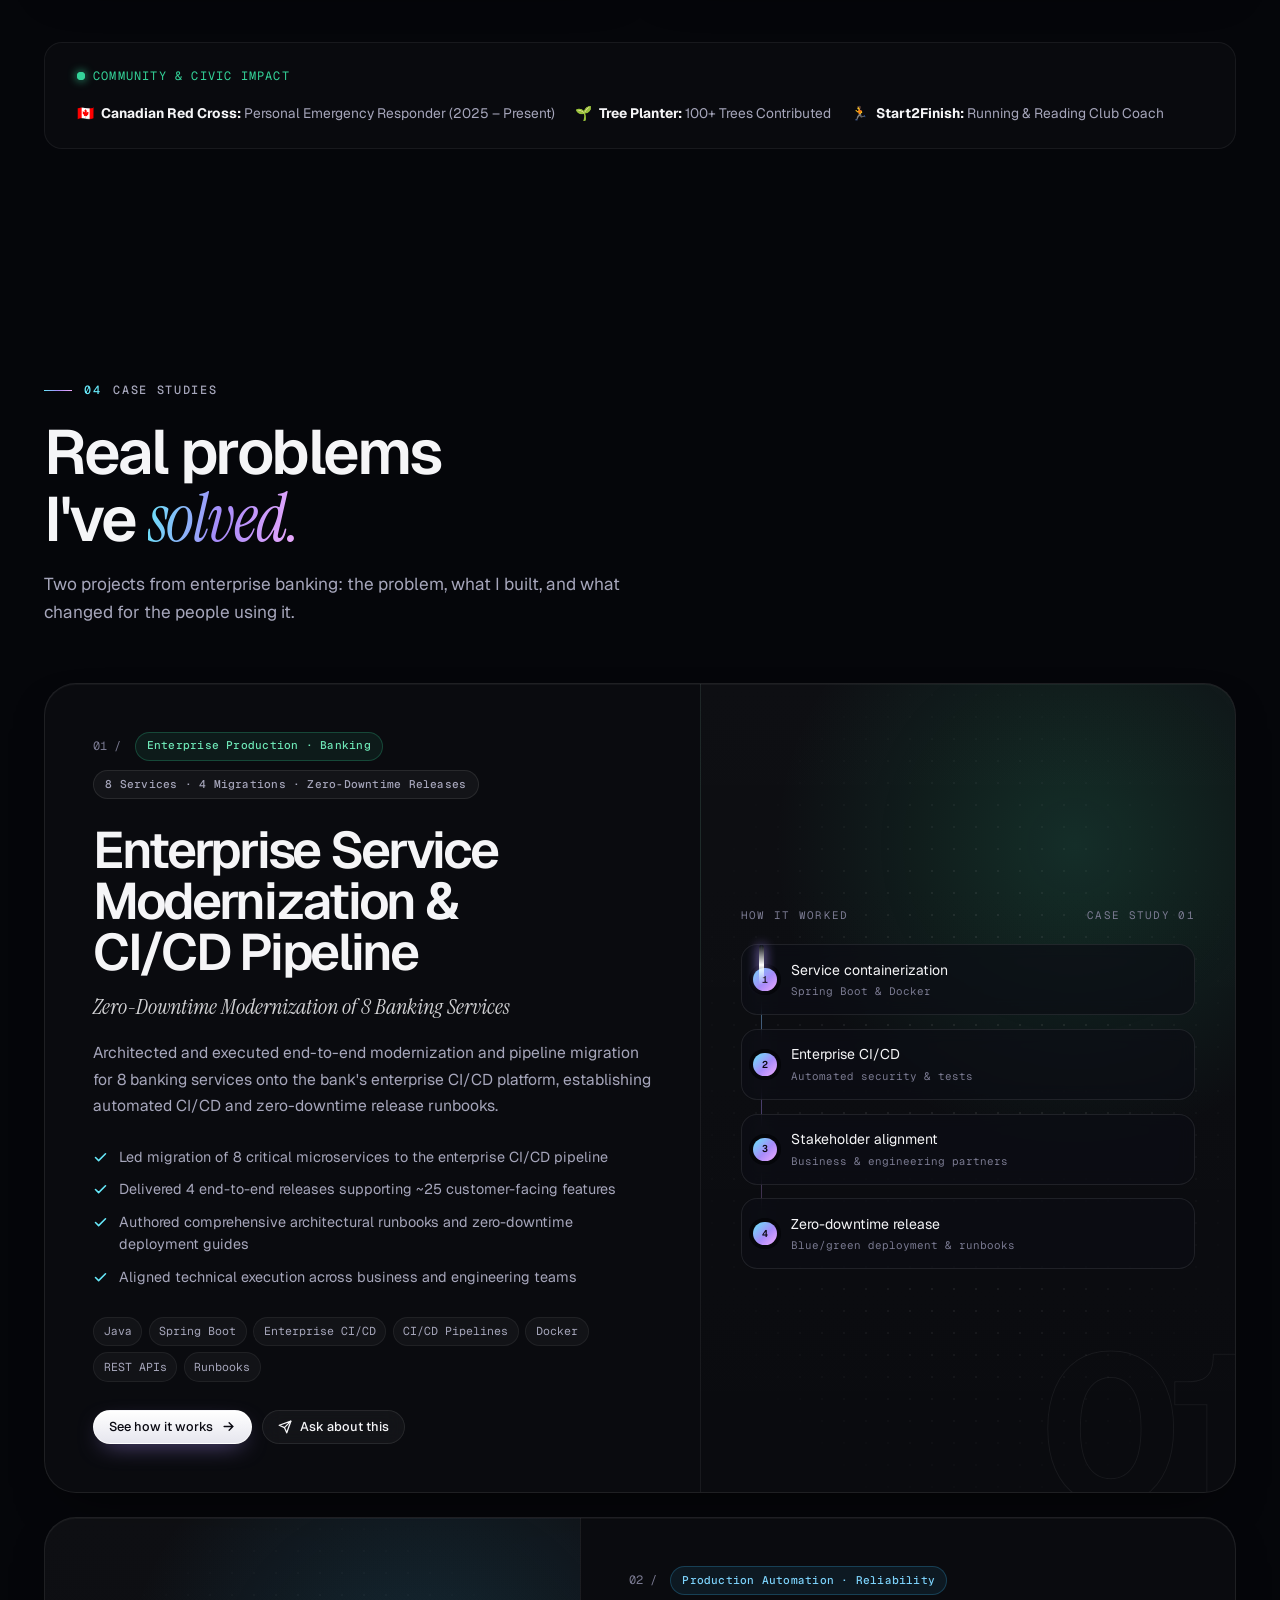
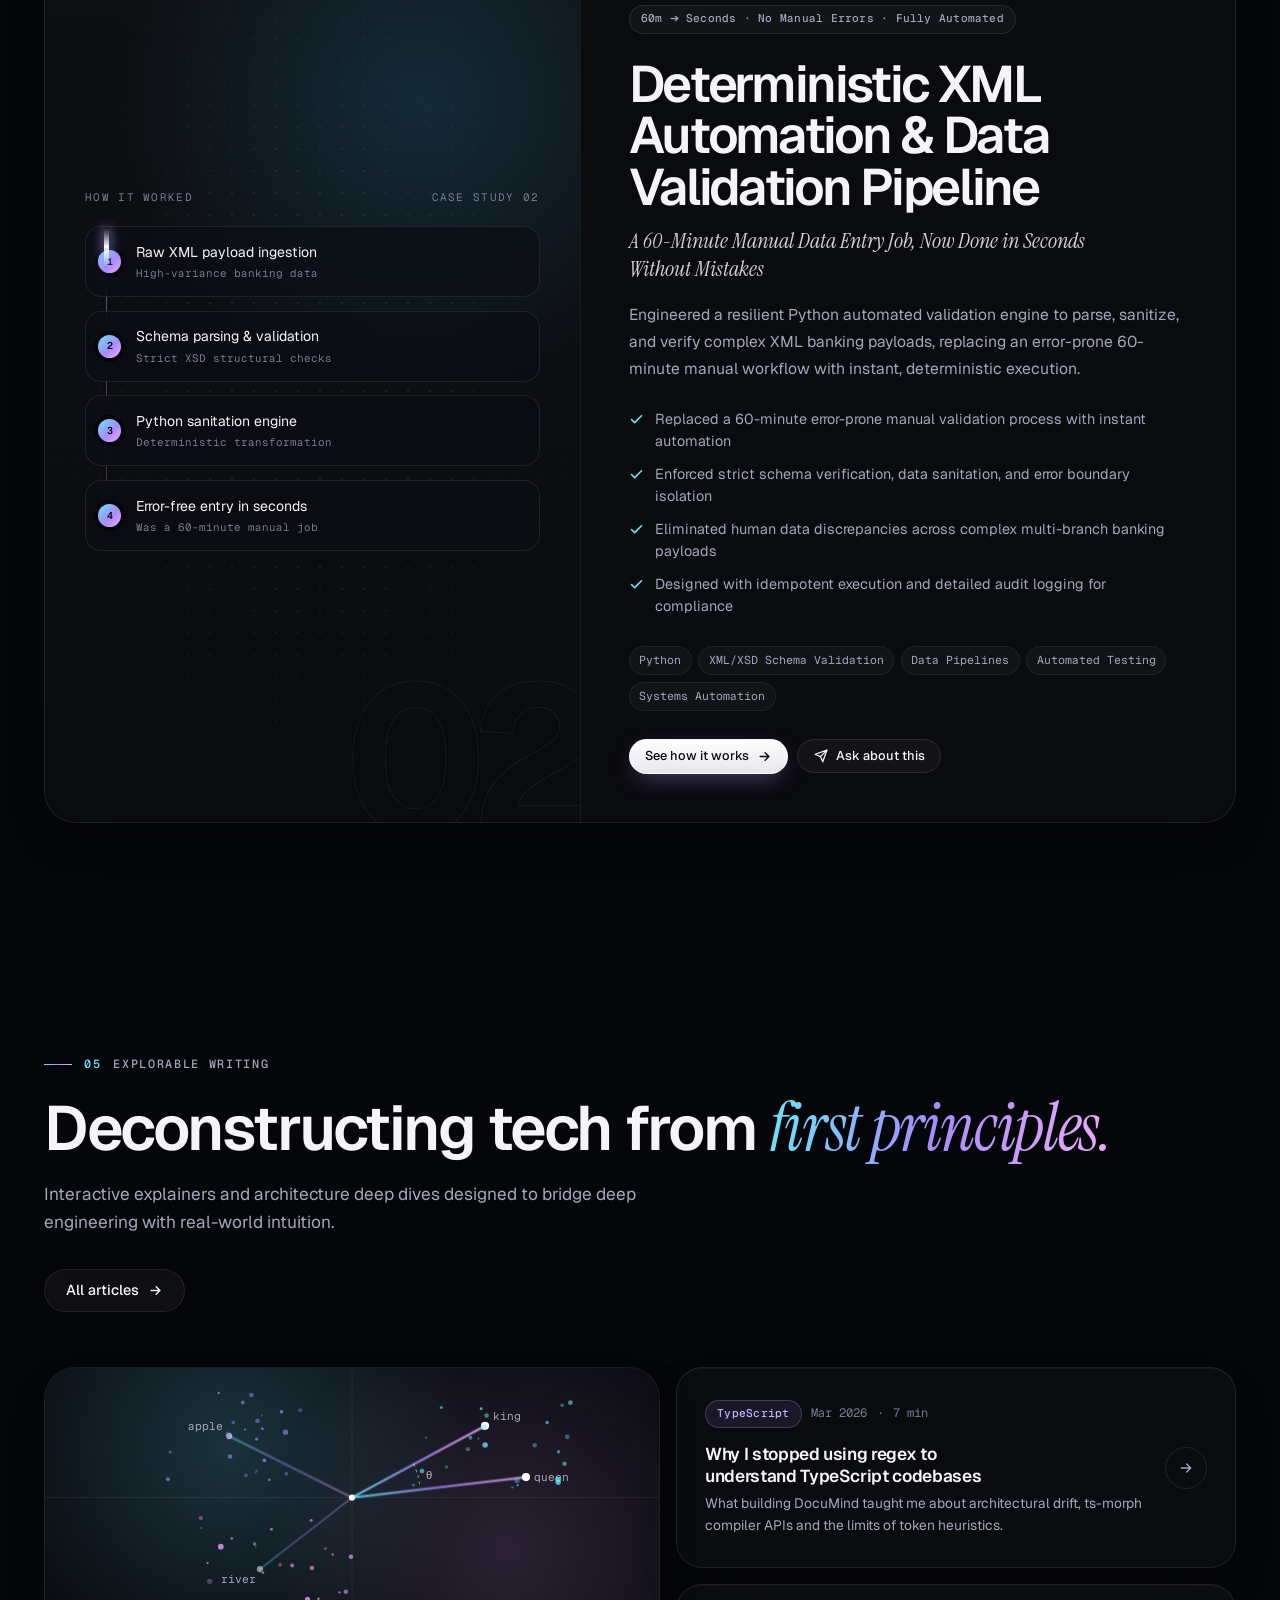
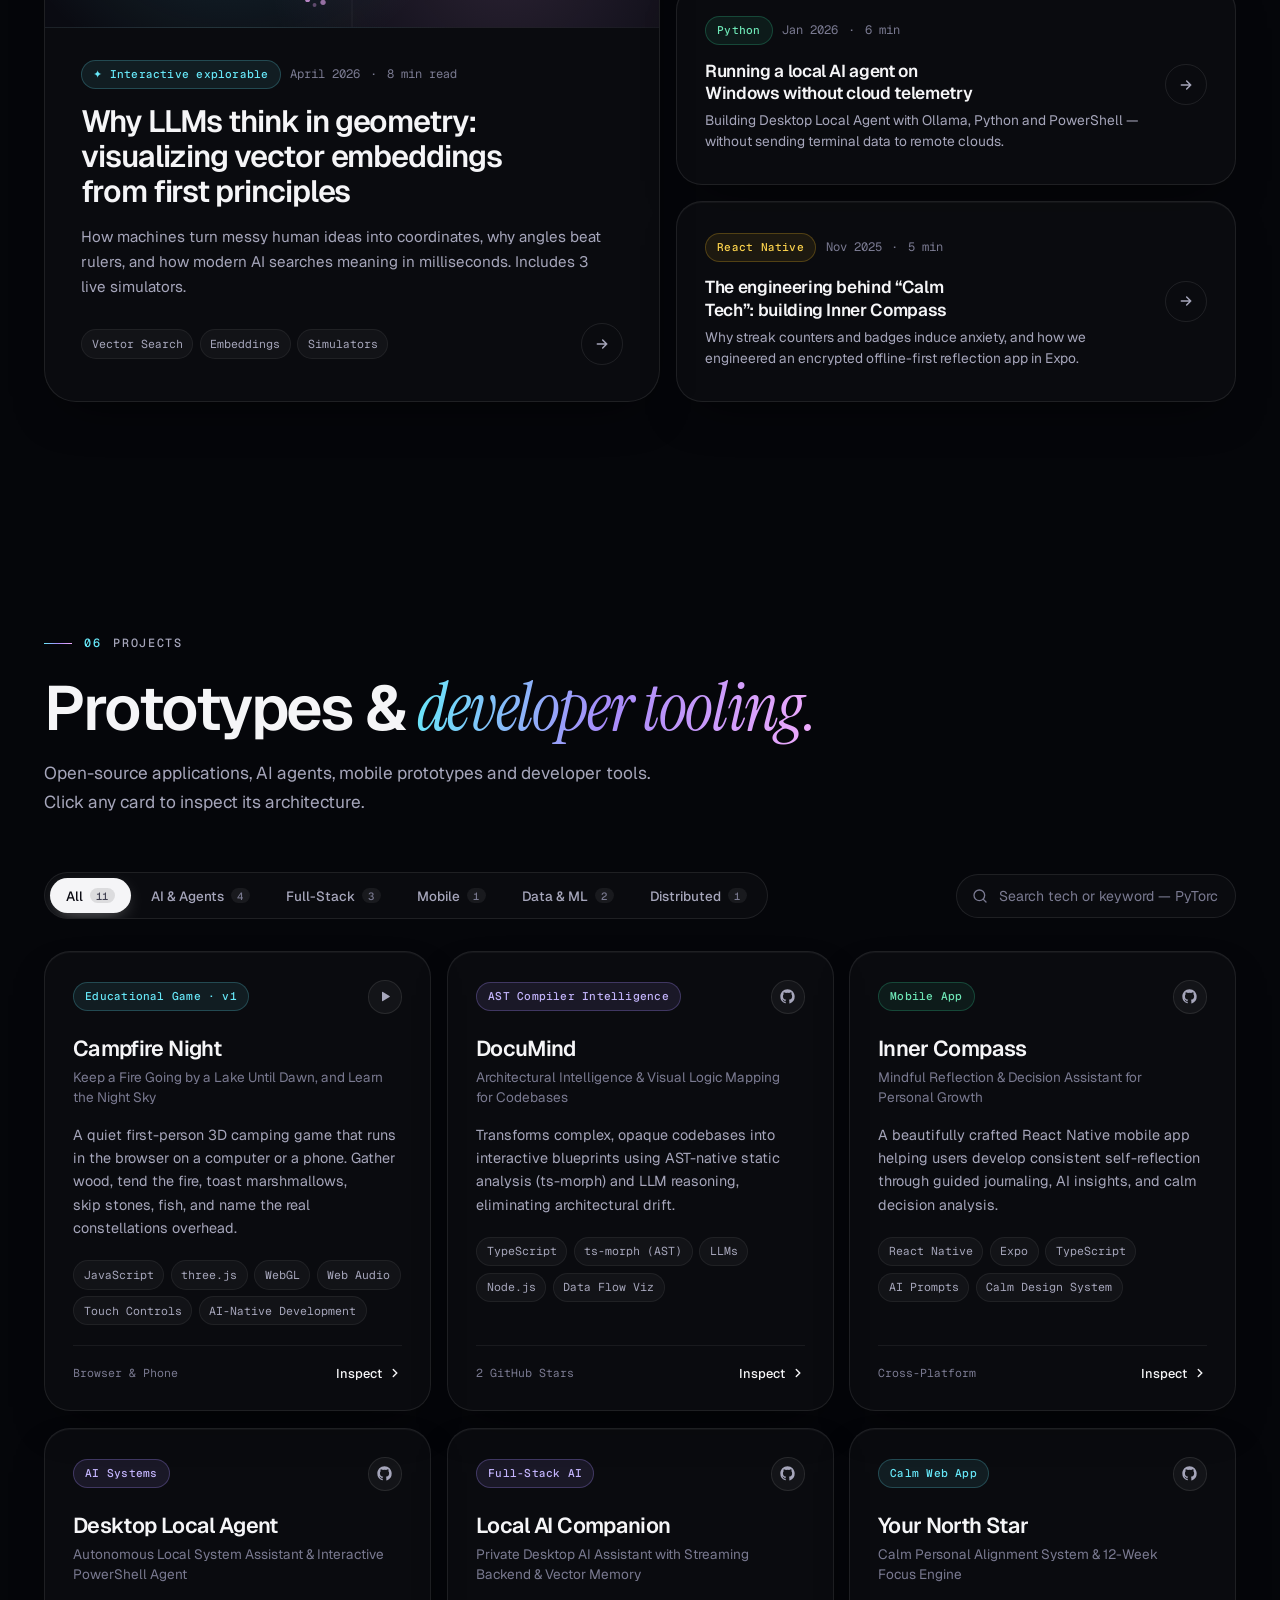
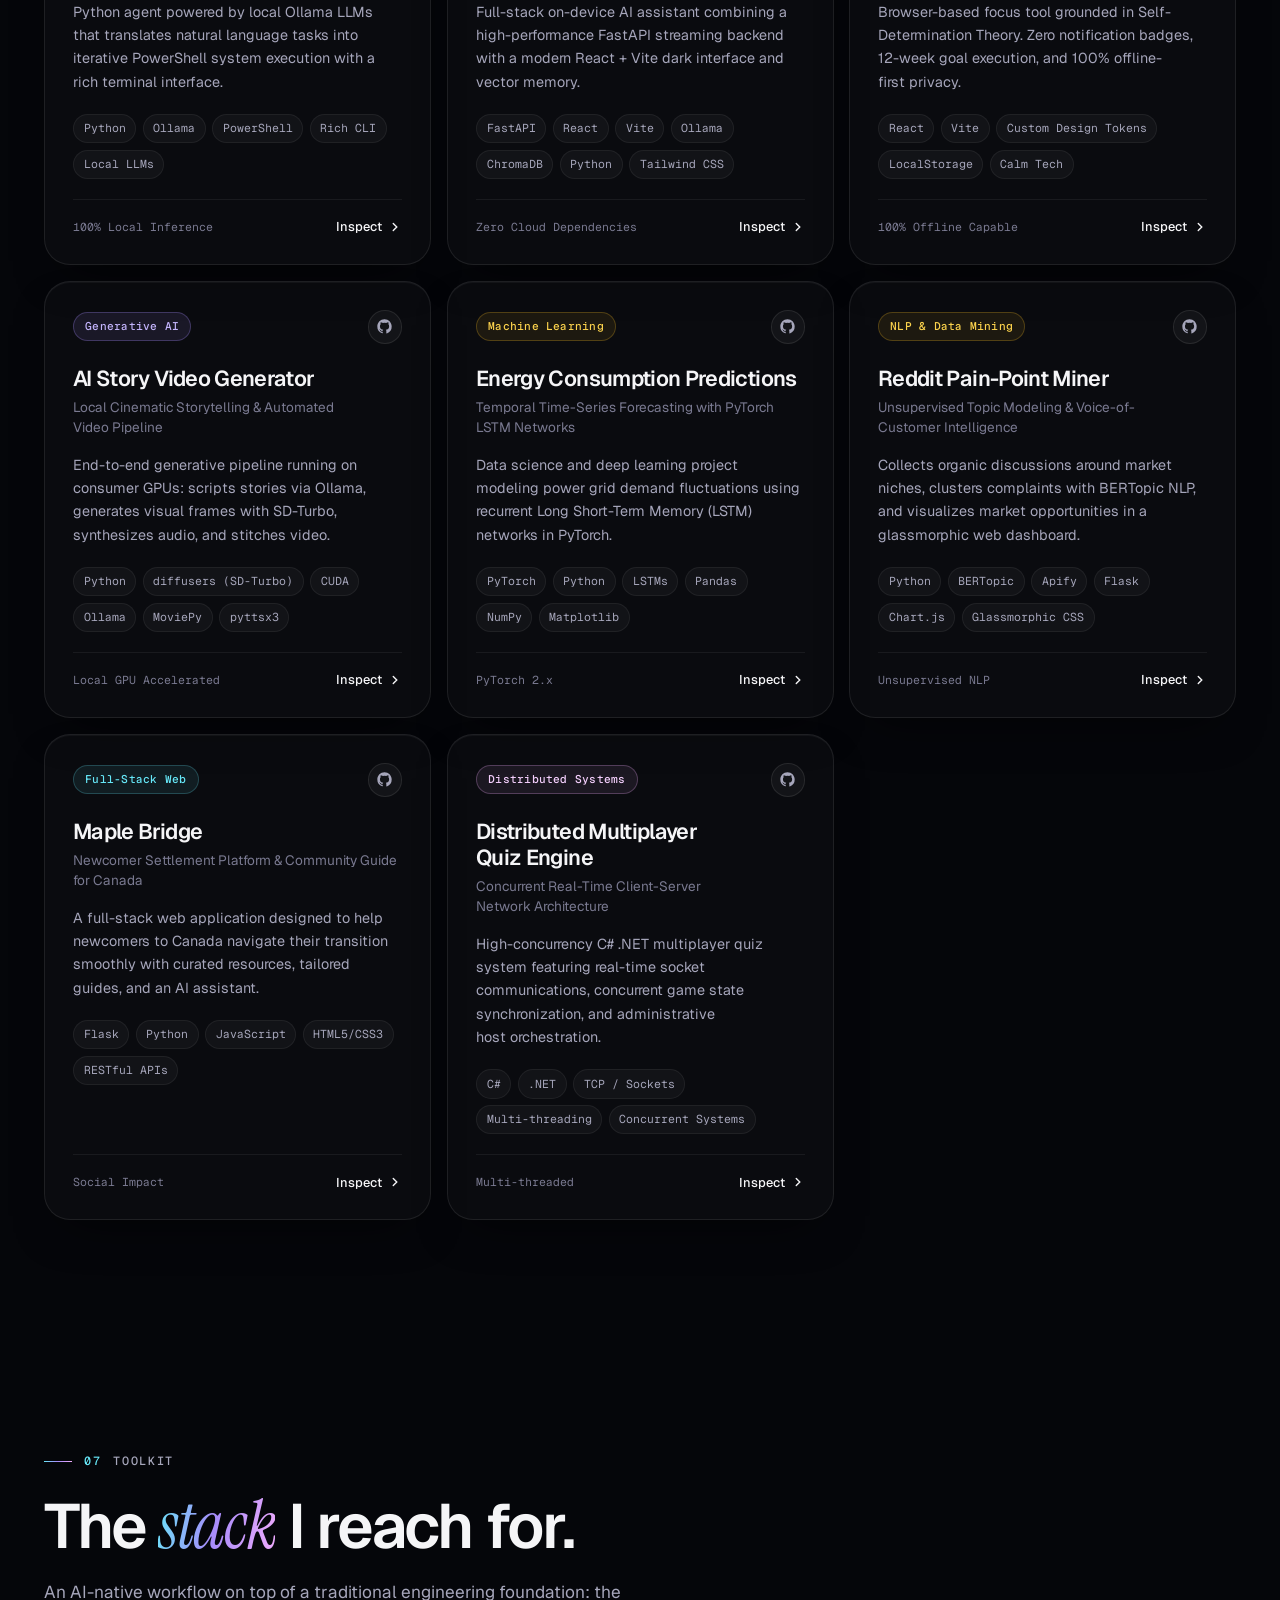
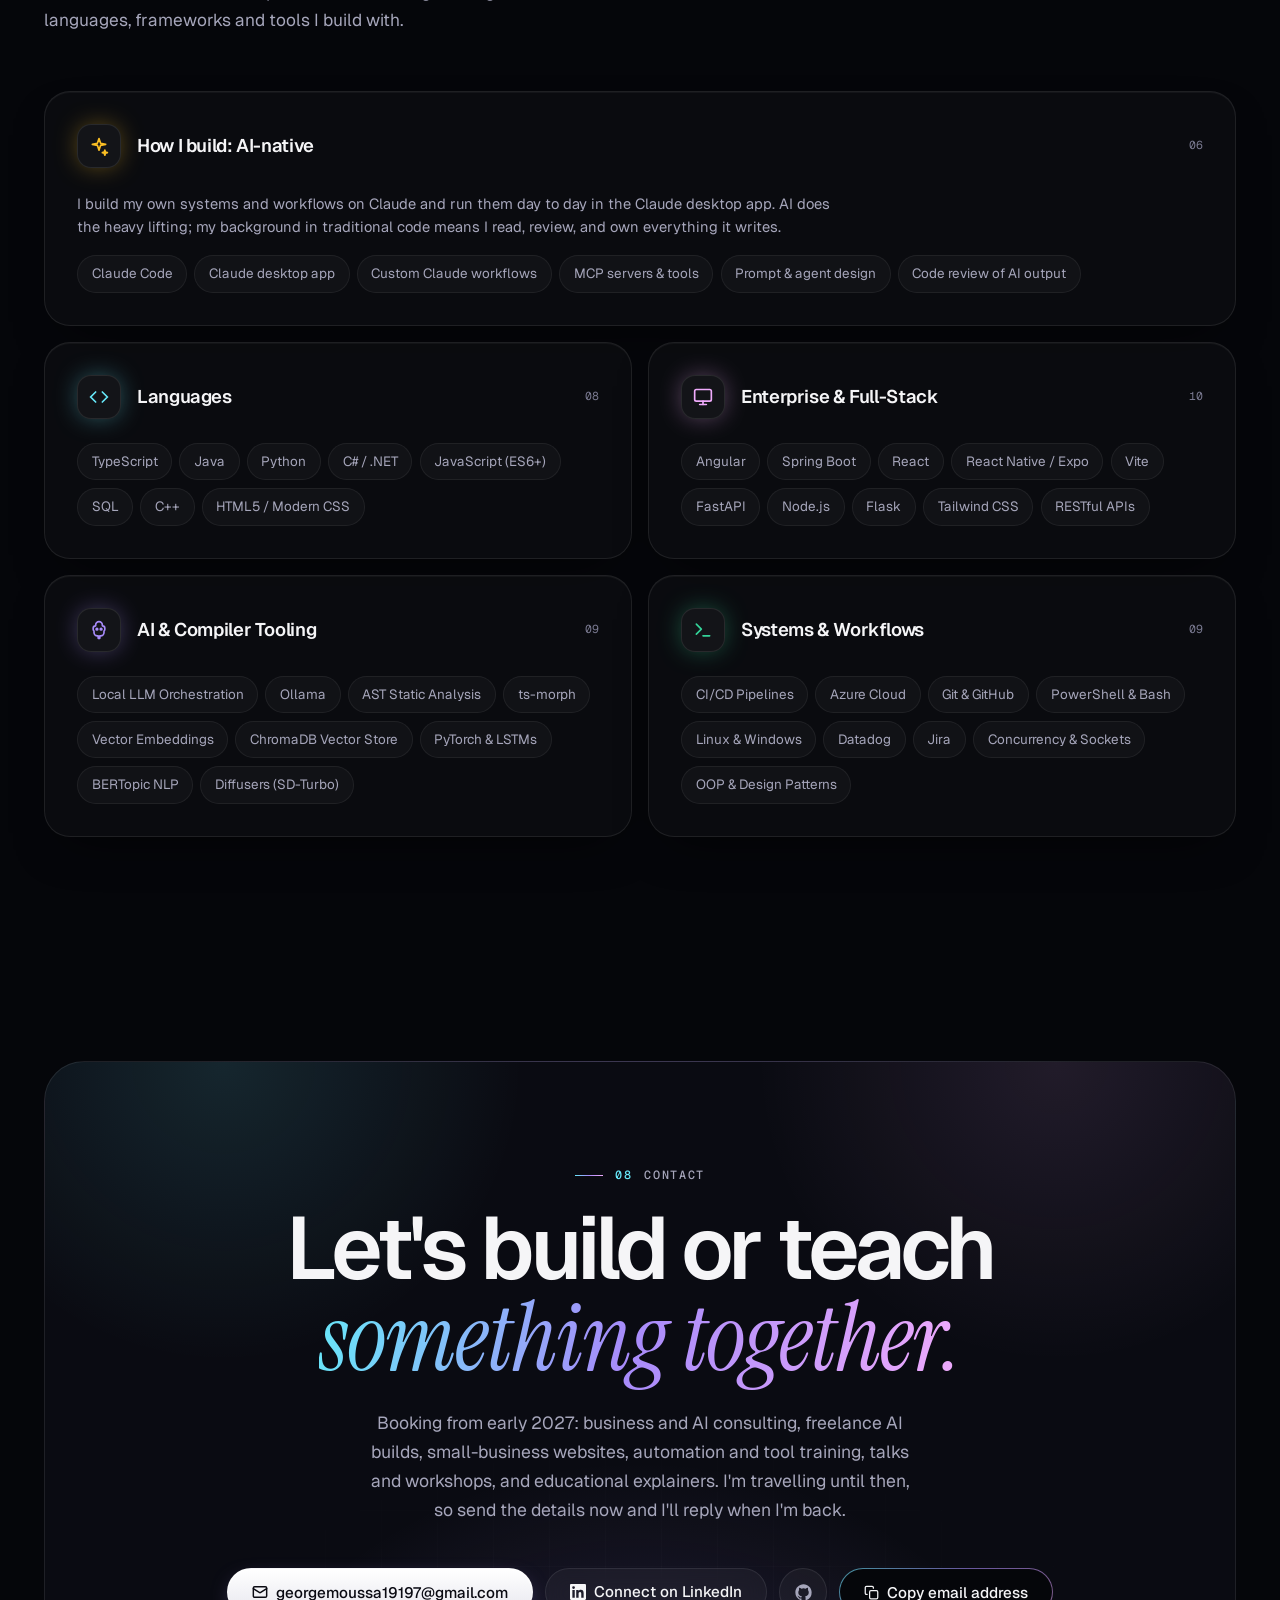
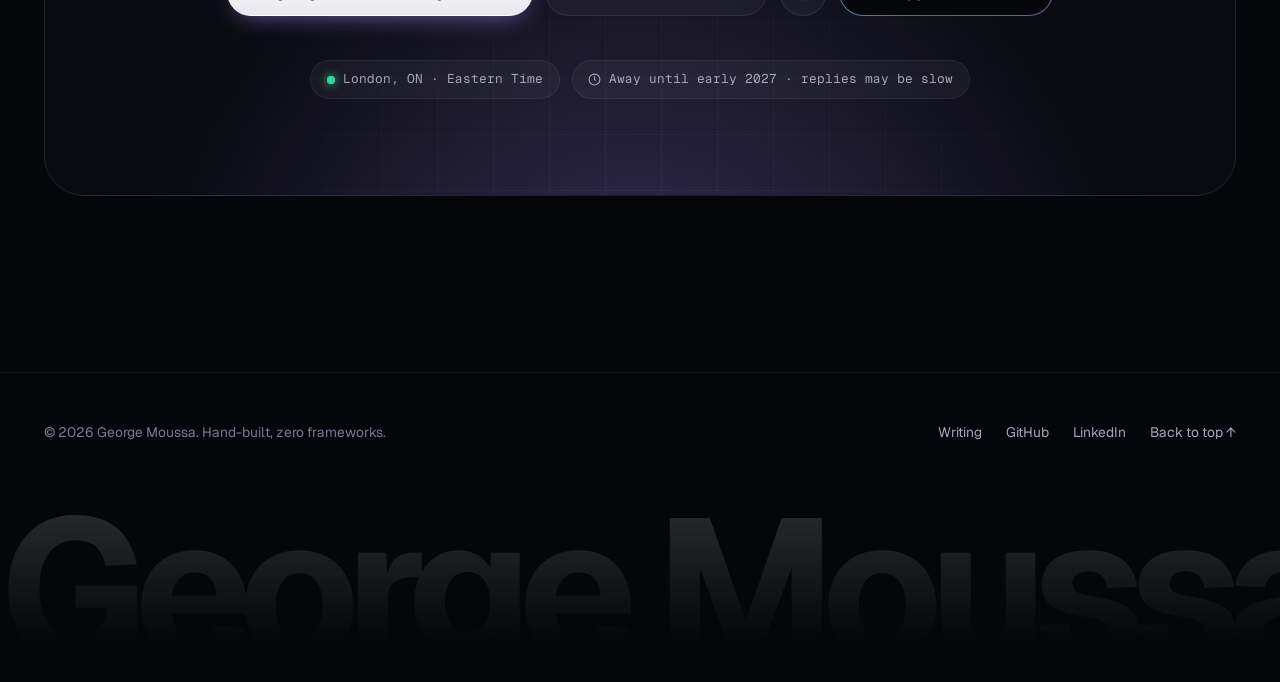
==== commit 48e69aa7: "Keep the hero focused on client work: Email me replaces the game button Campfire Night stays in the " ====
--- a/index.html
+++ b/index.html
@@ -236,7 +236,6 @@
             <p class="hero-subtitle hero-fade" style="--d: 0.45s">
               I'm <strong>George Moussa</strong>, an <strong>AI-native developer and consultant</strong> in London, Ontario.
               I help businesses find what's slowing them down and fix it, I build AI-powered software and automations, and I teach people how AI actually works.
-              My first educational game, Campfire Night, is out now and free to play in your browser.
             </p>
 
             <div class="hero-cta-group hero-fade" style="--d: 0.6s">
@@ -244,9 +243,9 @@
                 <span>Work with me</span>
                 <svg class="arrow" width="16" height="16" viewBox="0 0 24 24" fill="none" stroke="currentColor" stroke-width="2.2" stroke-linecap="round"><path d="M5 12h14M13 6l6 6-6 6"/></svg>
               </a>
-              <a href="campfire-night/" class="btn btn-secondary">
-                <svg width="16" height="16" viewBox="0 0 24 24" fill="currentColor"><path d="M8 5.5v13a1 1 0 0 0 1.5.86l10.5-6.5a1 1 0 0 0 0-1.72L9.5 4.64A1 1 0 0 0 8 5.5Z"/></svg>
-                <span>Play Campfire Night</span>
+              <a href="mailto:georgemoussa19197@gmail.com?subject=Project%20enquiry" class="btn btn-secondary">
+                <svg width="16" height="16" viewBox="0 0 24 24" fill="none" stroke="currentColor" stroke-width="2.2" stroke-linecap="round" stroke-linejoin="round"><rect width="20" height="16" x="2" y="4" rx="2"/><path d="m22 7-8.97 5.7a1.94 1.94 0 0 1-2.06 0L2 7"/></svg>
+                <span>Email me</span>
               </a>
               <a href="https://www.linkedin.com/in/gogmoussa/" target="_blank" rel="noopener noreferrer" class="btn-icon" style="width:3rem;height:3rem" aria-label="LinkedIn Profile" title="LinkedIn">
                 <svg width="17" height="17" viewBox="0 0 24 24" fill="currentColor"><path d="M20.45 20.45h-3.56v-5.57c0-1.33-.02-3.04-1.85-3.04-1.86 0-2.14 1.45-2.14 2.94v5.67H9.34V9h3.42v1.56h.05c.48-.9 1.64-1.85 3.37-1.85 3.6 0 4.27 2.37 4.27 5.46v6.28ZM5.34 7.43a2.06 2.06 0 1 1 0-4.13 2.06 2.06 0 0 1 0 4.13ZM7.12 20.45H3.56V9h3.56v11.45ZM22.22 0H1.77C.79 0 0 .77 0 1.73v20.54C0 23.23.79 24 1.77 24h20.45c.98 0 1.78-.77 1.78-1.73V1.73C24 .77 23.2 0 22.22 0Z"/></svg>
